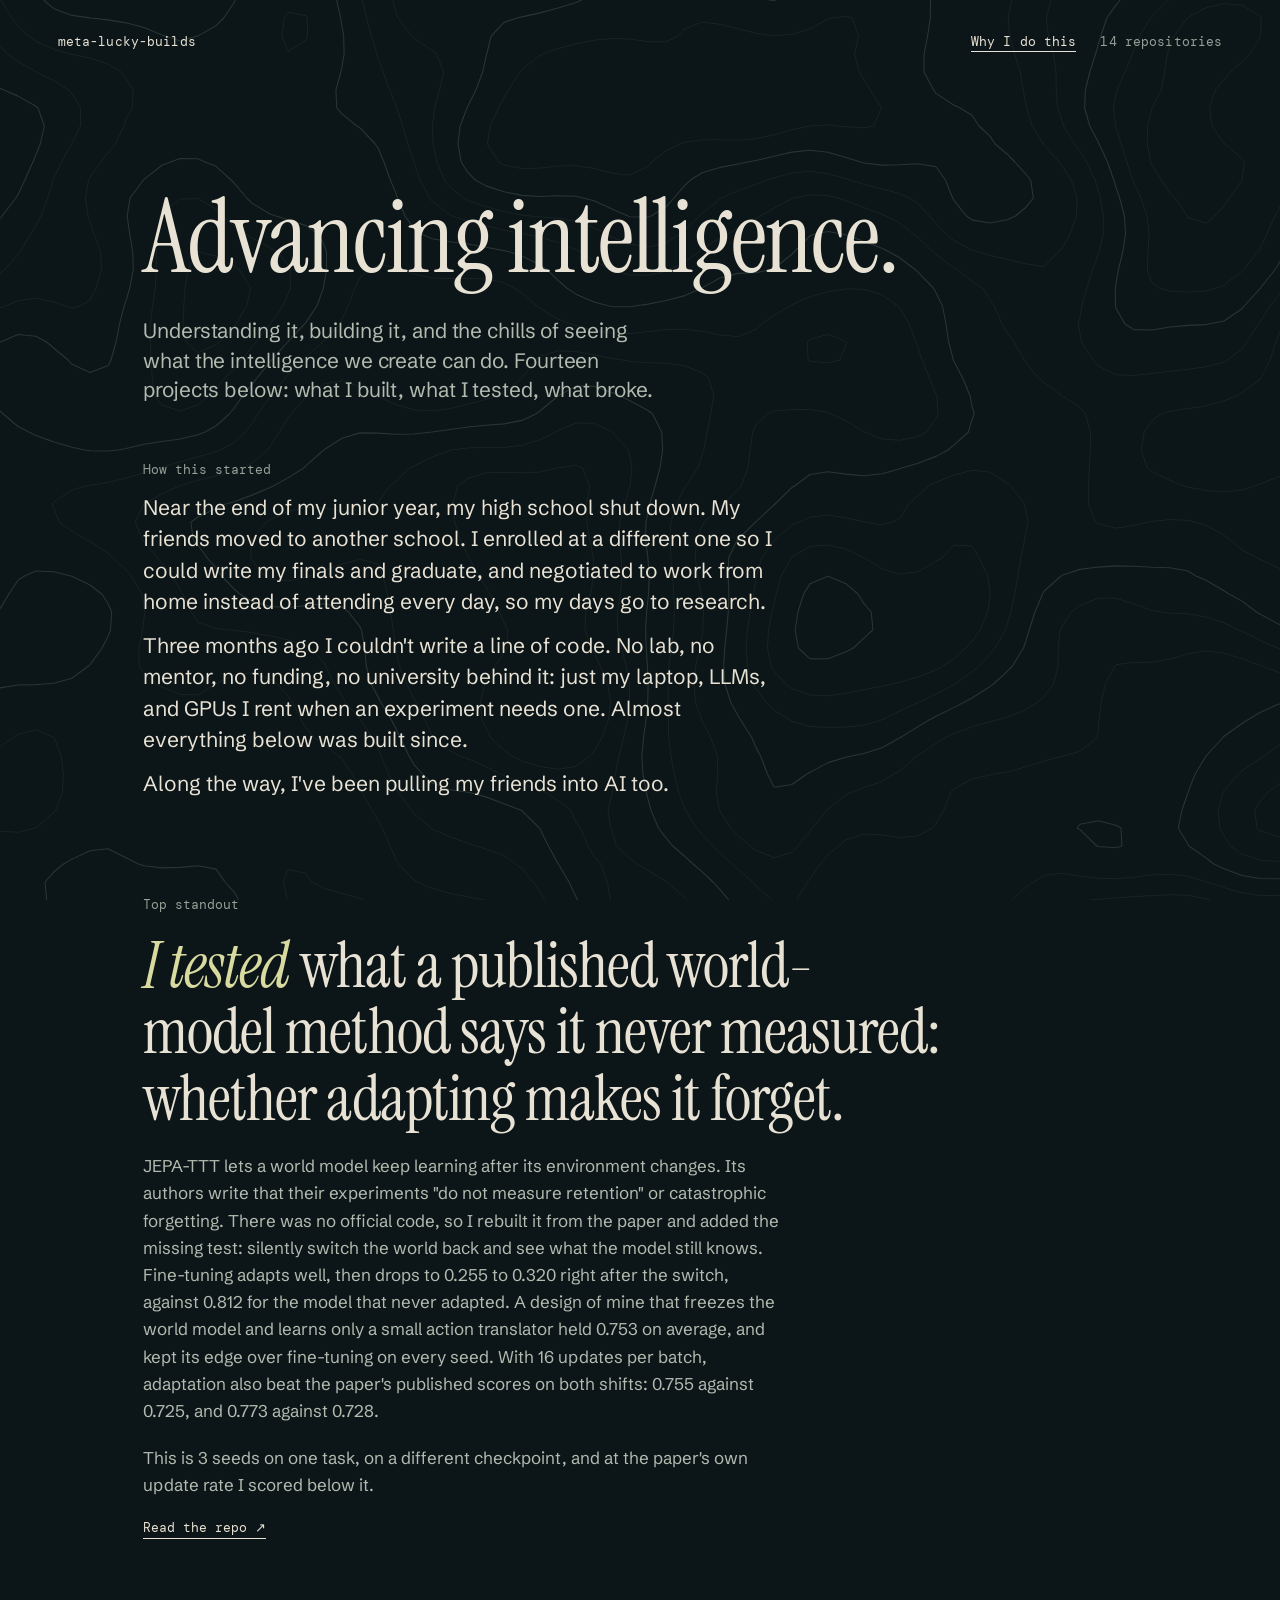
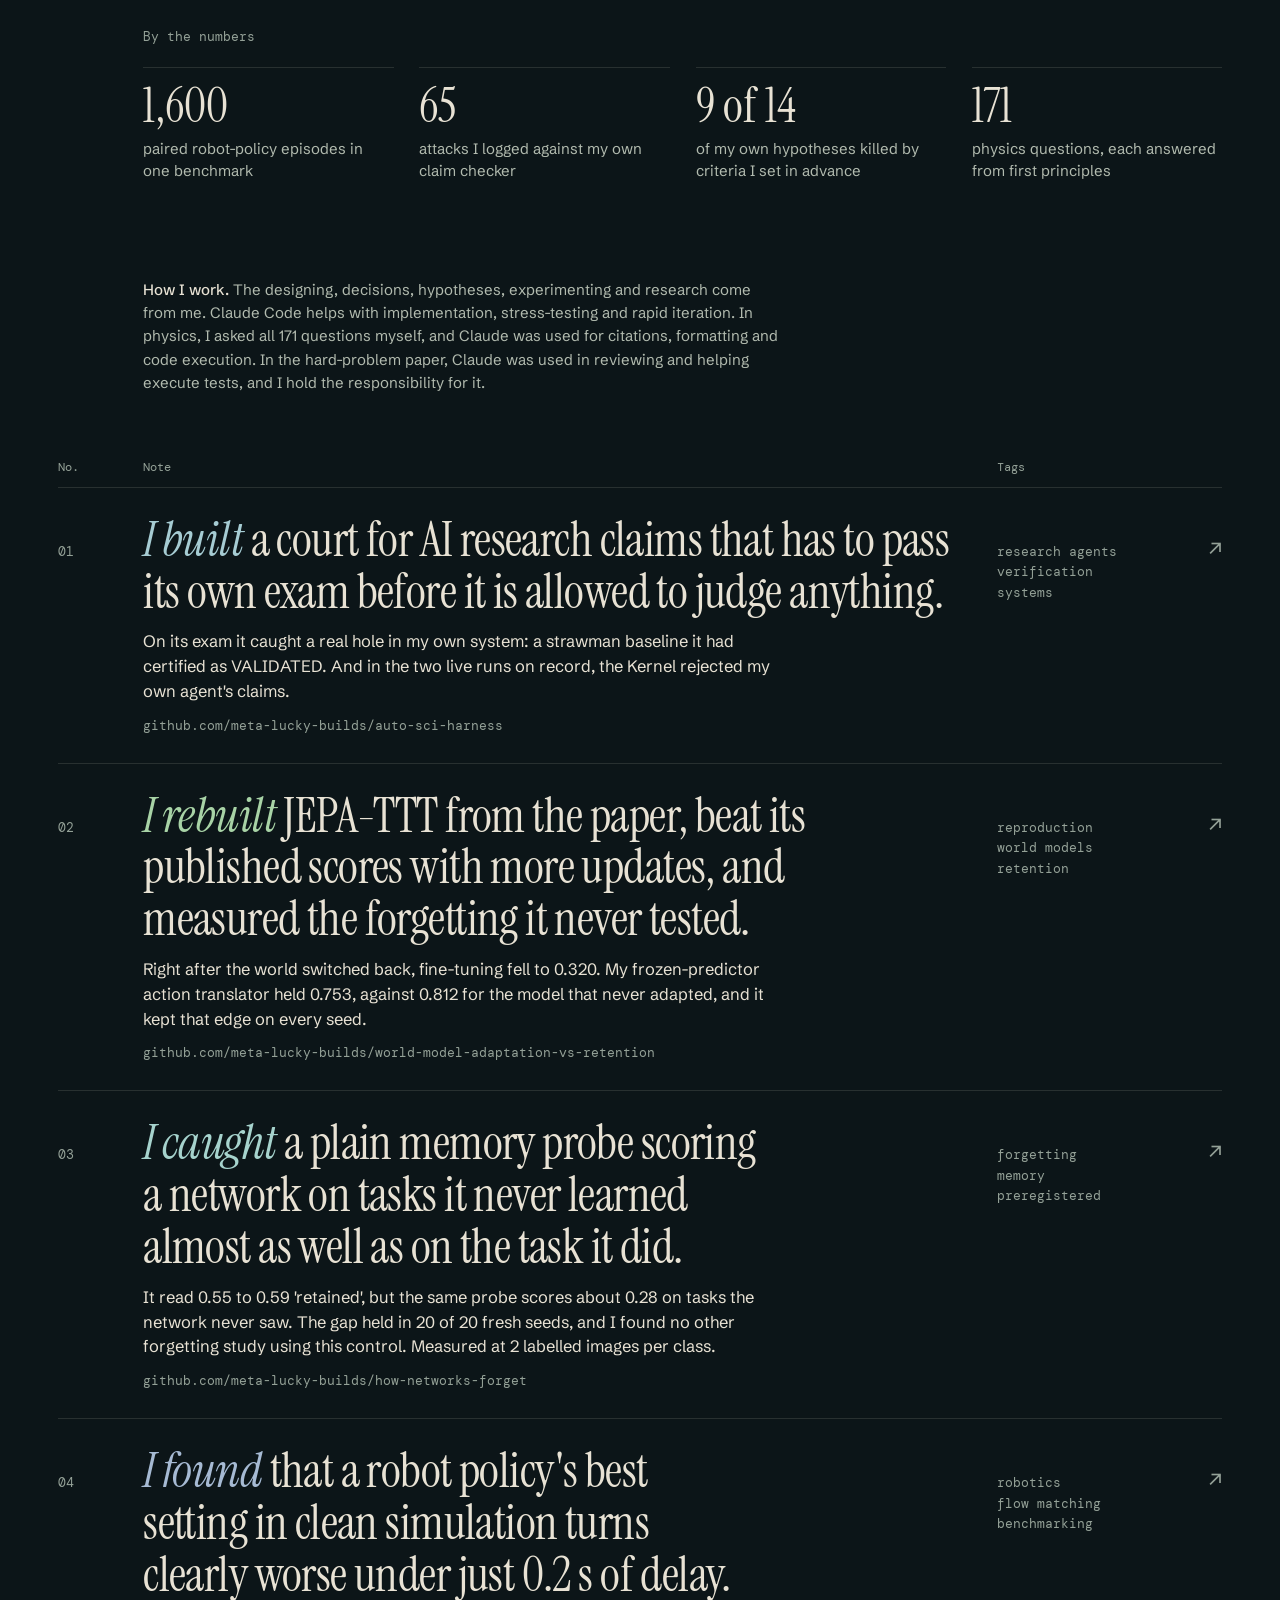
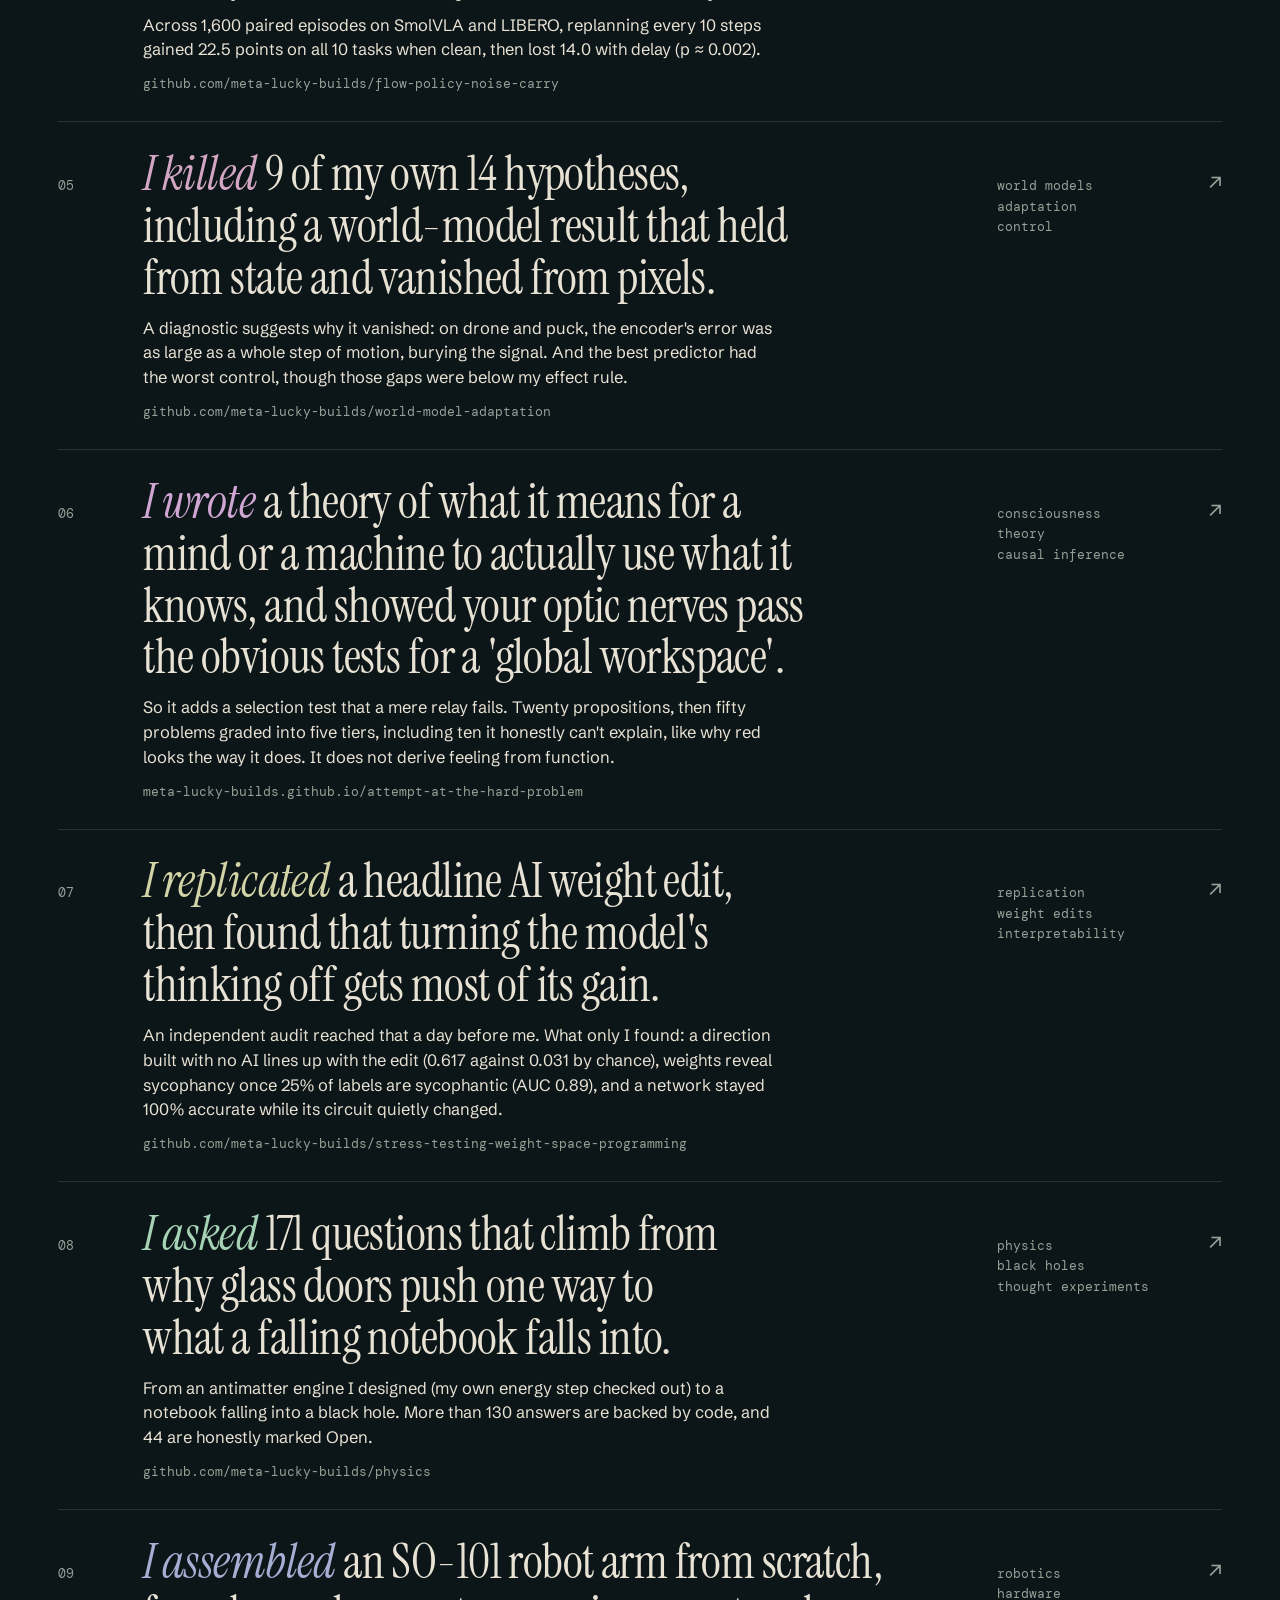
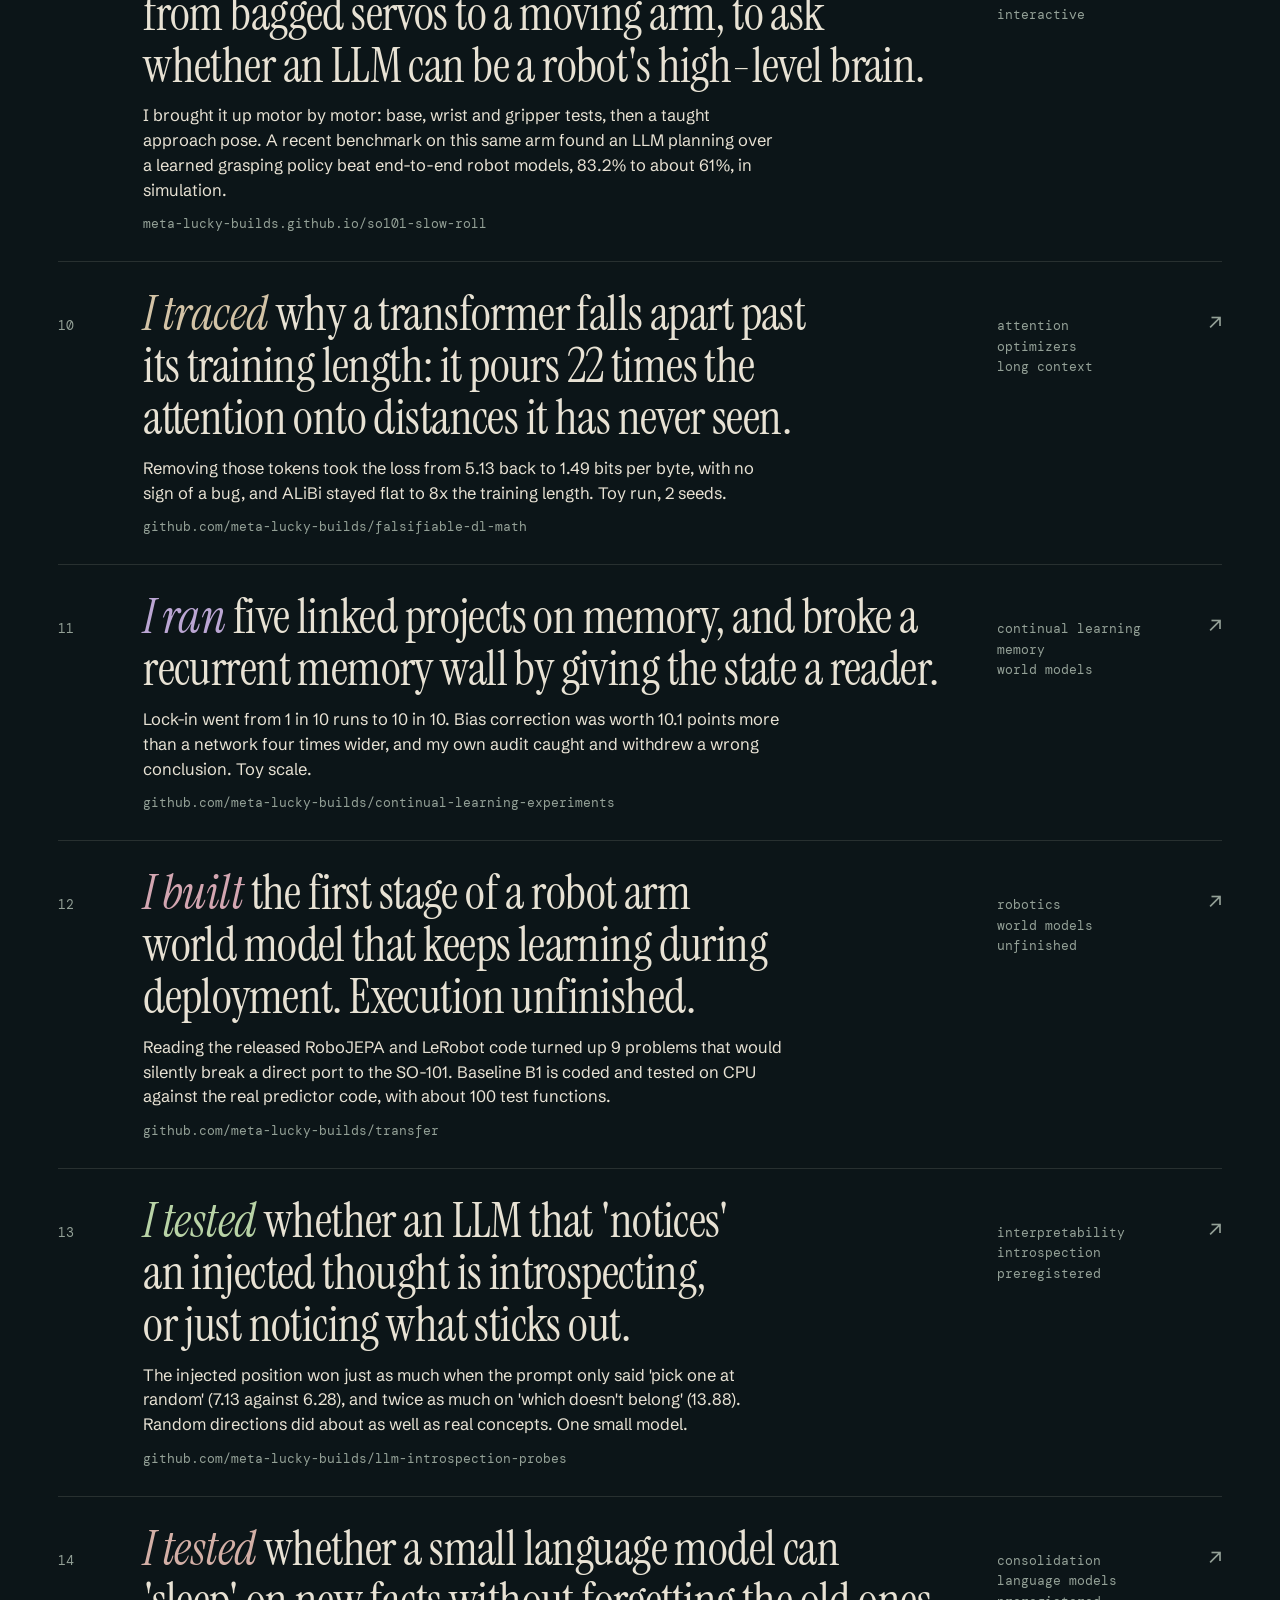
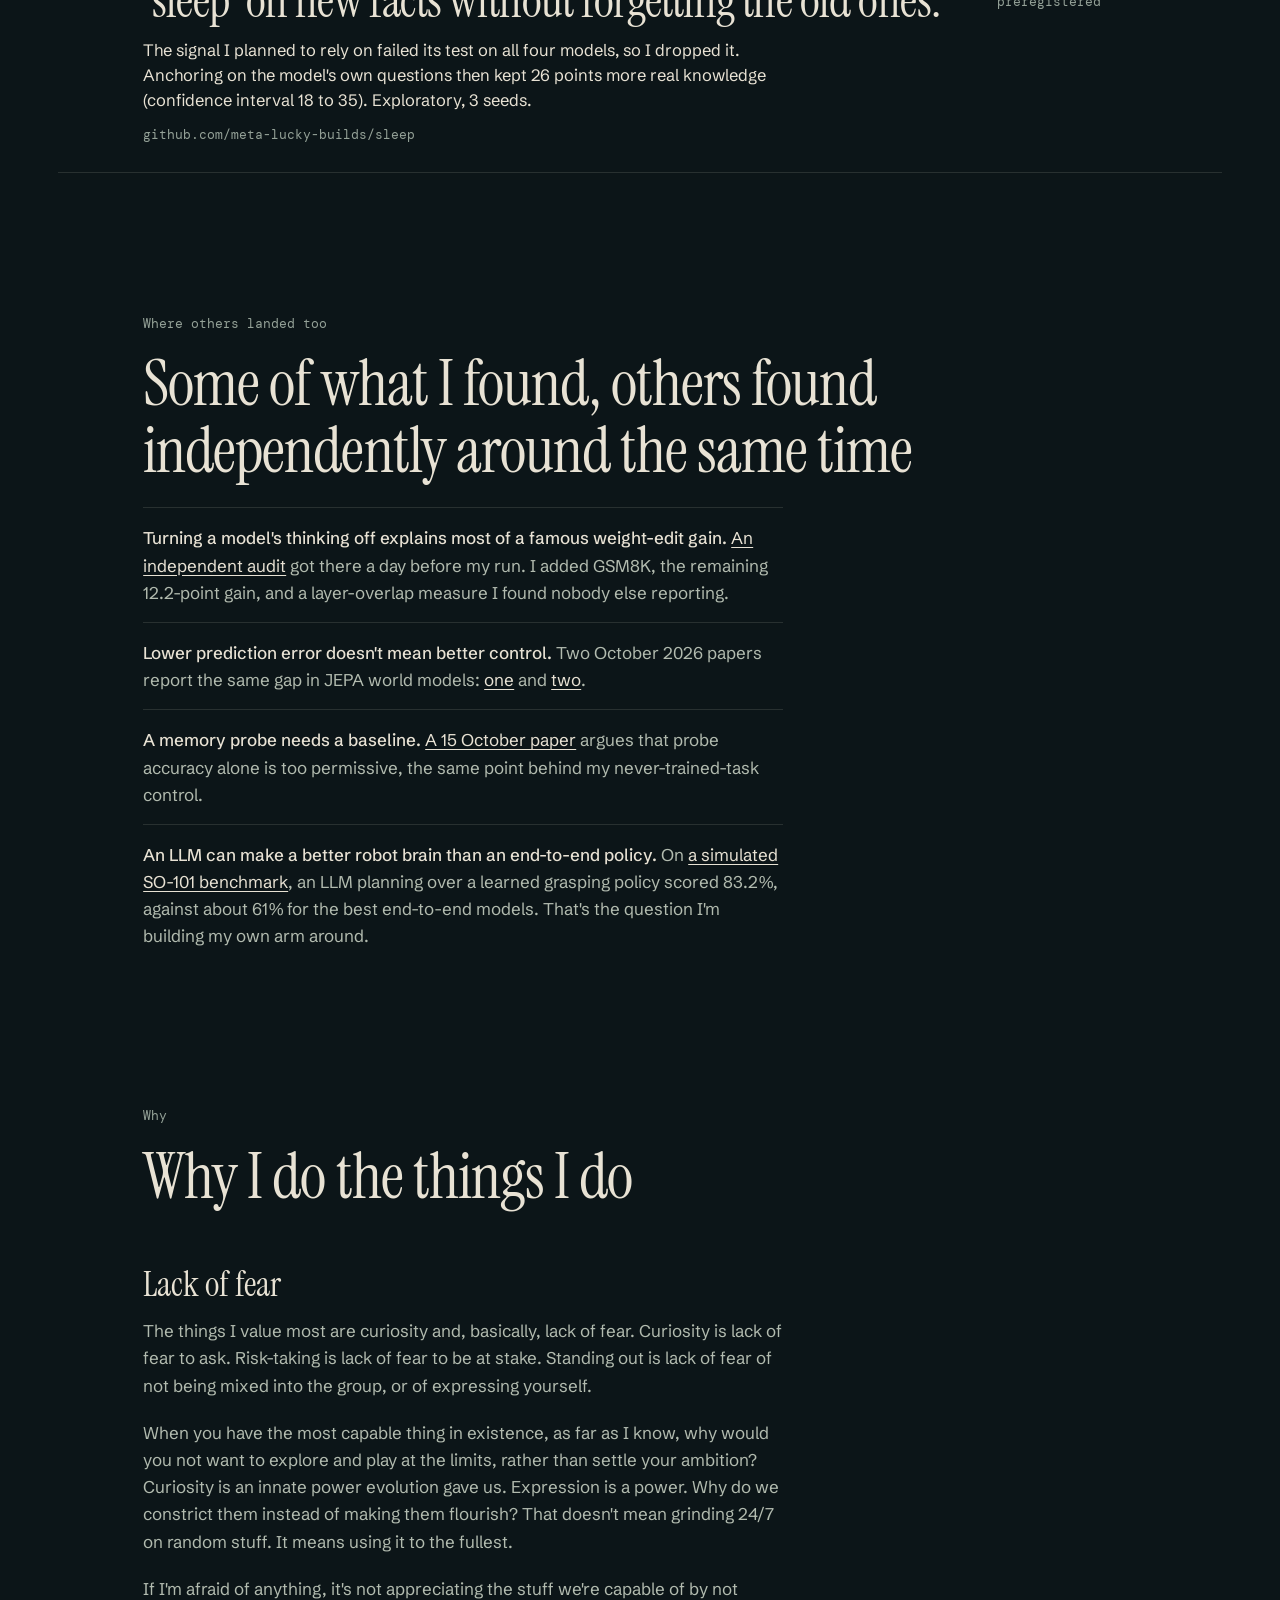
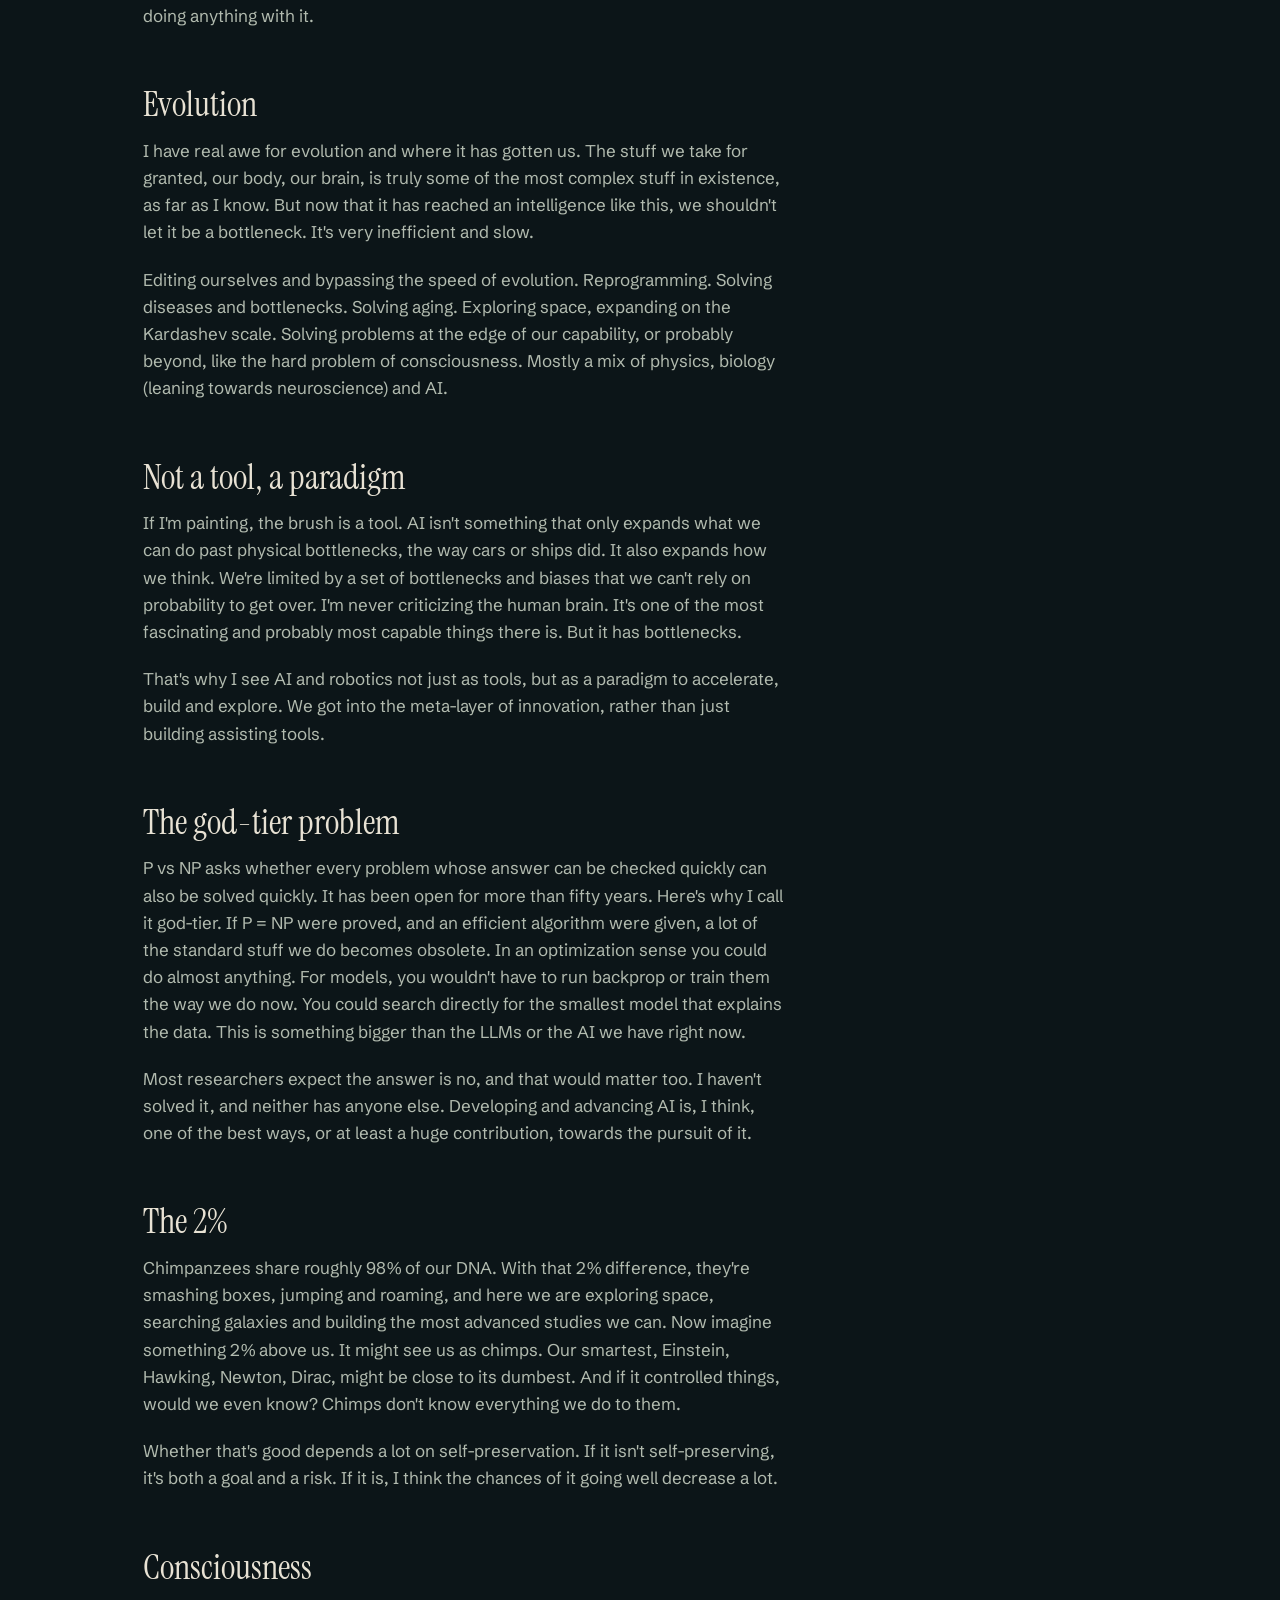
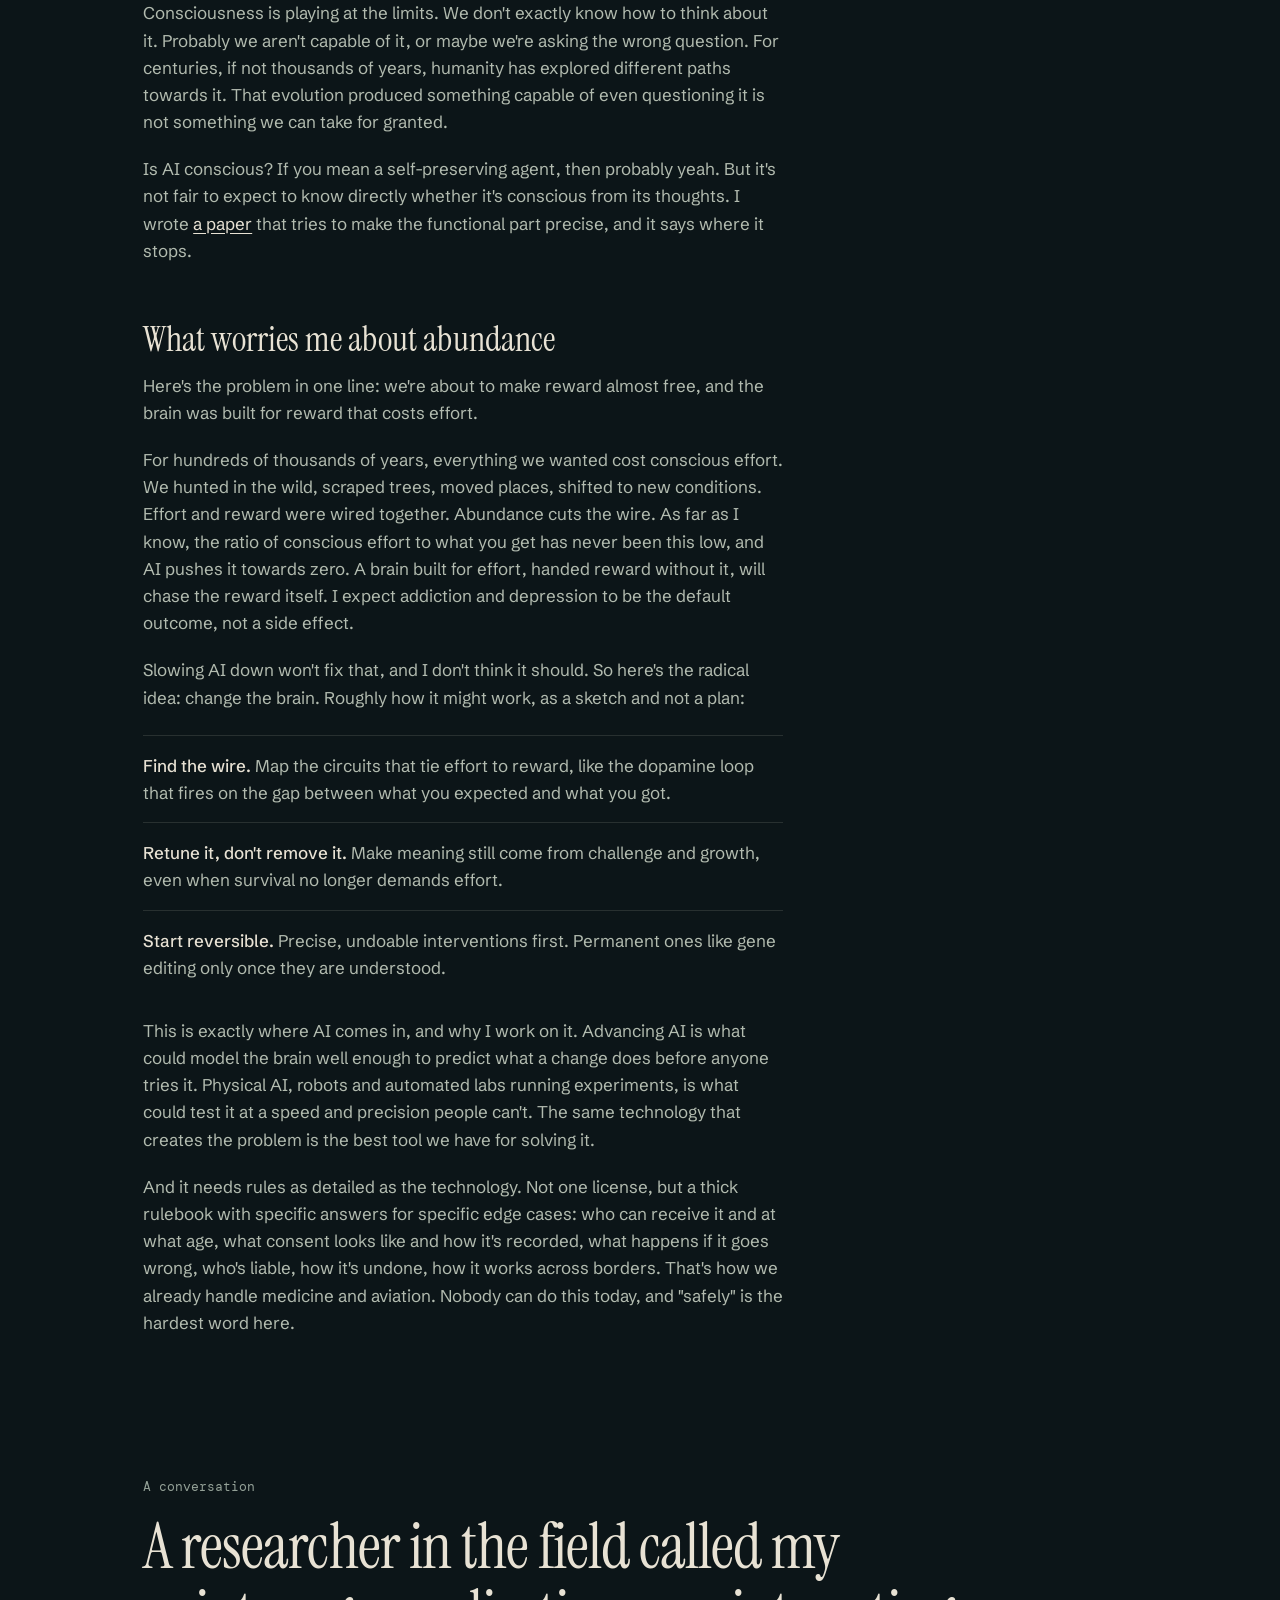
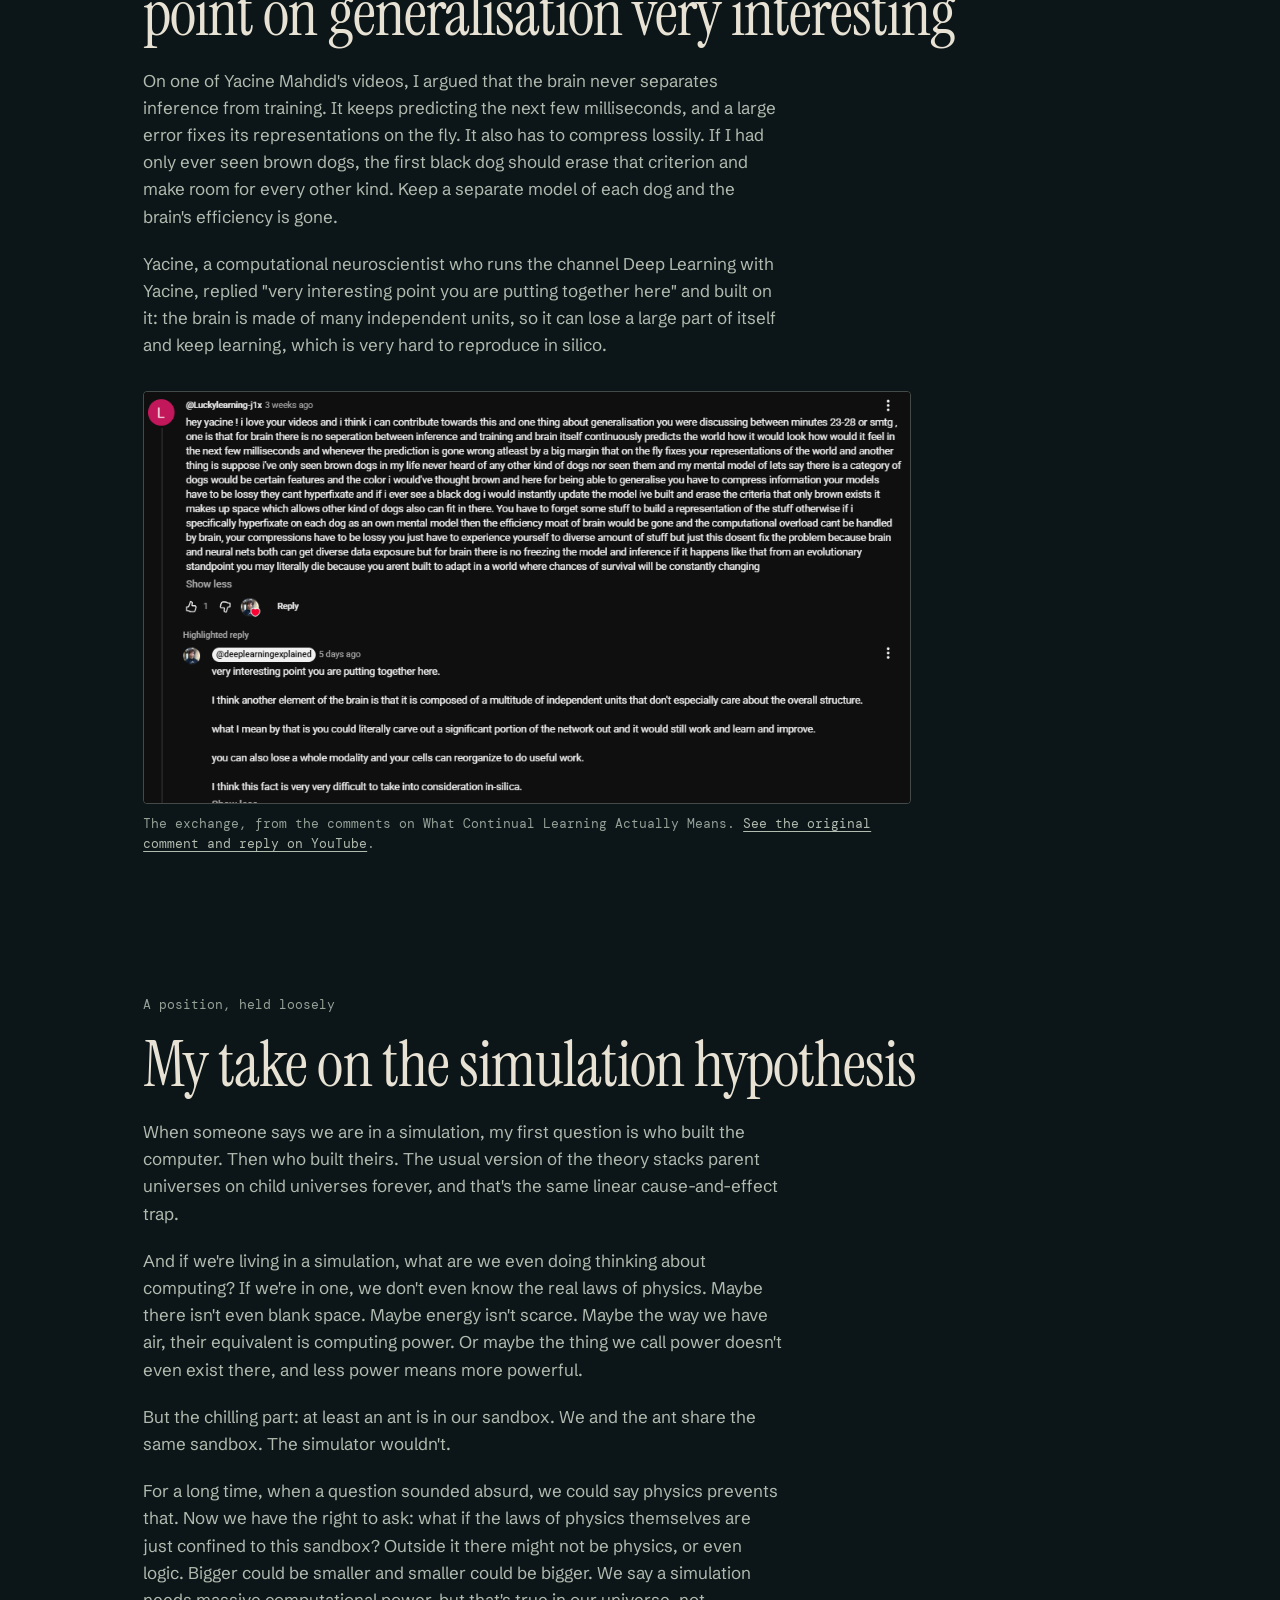
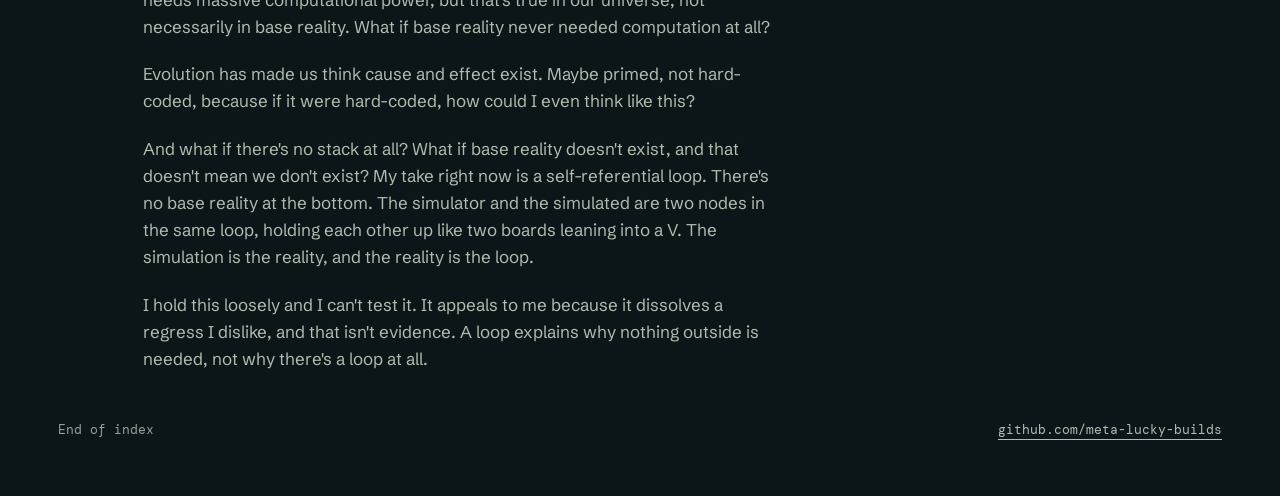
==== index.html @ d407ca55 "Sharpen project rows; add SO-101, headline, numbers and where others landed Co-Authored-By: Claude O" ====
<!doctype html>
<html lang="en">
<head>
  <meta charset="utf-8">
  <meta name="viewport" content="width=device-width, initial-scale=1">
  <title>meta-lucky-builds</title>
  <meta name="description" content="Fourteen research projects by meta-lucky-builds, each listed with what it actually showed or where it stands.">
  <meta name="theme-color" content="#0c1518">
  <meta name="color-scheme" content="dark">
  <link rel="icon" href="data:image/svg+xml,%3Csvg xmlns='http://www.w3.org/2000/svg' viewBox='0 0 32 32'%3E%3Crect width='32' height='32' rx='6' fill='%230c1518'/%3E%3Cg fill='none' stroke='%23e8e2d4' stroke-width='1.5'%3E%3Cellipse cx='16' cy='17' rx='11.5' ry='8.5' opacity='.45'/%3E%3Cellipse cx='16.5' cy='17.5' rx='7' ry='5' opacity='.7'/%3E%3Cellipse cx='17' cy='18' rx='2.5' ry='1.75'/%3E%3C/g%3E%3C/svg%3E">
  <link rel="preconnect" href="https://fonts.googleapis.com">
  <link rel="preconnect" href="https://fonts.gstatic.com" crossorigin>
  <link rel="stylesheet" href="https://fonts.googleapis.com/css2?family=DM+Mono&family=Instrument+Serif:ital@0;1&family=Schibsted+Grotesk:wght@400;500&display=swap">
  <link rel="stylesheet" href="styles.css">
  <script src="data.js" defer></script>
  <script src="field.js" defer></script>
  <script src="ui.js" defer></script>
</head>
<body>
  <canvas id="field" aria-hidden="true"></canvas>

  <div class="page">
    <header class="masthead">
      <div class="masthead__bar">
        <a class="masthead__name" href="https://github.com/meta-lucky-builds" target="_blank" rel="noopener">meta-lucky-builds</a>
        <span class="masthead__meta">
          <a class="masthead__why" href="#why">Why I do this</a>
          <span class="masthead__count"><span id="project-count"></span> repositories</span>
        </span>
      </div>
      <h1 class="masthead__title">Advancing intelligence.</h1>
      <p class="masthead__line">Understanding it, building it, and the chills of seeing what the intelligence we create can do. Fourteen projects below: what I built, what I tested, what broke.</p>
    </header>

    <main>
      <section class="origin" aria-labelledby="origin-title">
        <p class="section-label" id="origin-title">How this started</p>
        <div class="origin__body">
          <p>Near the end of my junior year, my high school shut down. My friends moved to another school. I enrolled at a different one so I could write my finals and graduate, and negotiated to work from home instead of attending every day, so my days go to research.</p>
          <p>Three months ago I couldn't write a line of code. No lab, no mentor, no funding, no university behind it: just my laptop, LLMs, and GPUs I rent when an experiment needs one. Almost everything below was built since.</p>
          <p>Along the way, I've been pulling my friends into AI too.</p>
        </div>
      </section>

      <section class="standout" aria-labelledby="standout-title">
        <p class="section-label" id="standout-title">Top standout</p>
        <div class="standout__body">
          <h2 class="standout__headline"><em>I tested</em> what a published world-model method says it never measured: whether adapting makes it forget.</h2>
          <p>JEPA-TTT lets a world model keep learning after its environment changes. Its authors write that their experiments "do not measure retention" or catastrophic forgetting. There was no official code, so I rebuilt it from the paper and added the missing test: silently switch the world back and see what the model still knows. Fine-tuning adapts well, then drops to 0.255 to 0.320 right after the switch, against 0.812 for the model that never adapted. A design of mine that freezes the world model and learns only a small action translator held 0.753 on average, and kept its edge over fine-tuning on every seed. With 16 updates per batch, adaptation also beat the paper's published scores on both shifts: 0.755 against 0.725, and 0.773 against 0.728.</p>
          <p>This is 3 seeds on one task, on a different checkpoint, and at the paper's own update rate I scored below it.</p>
          <a class="standout__link" href="https://github.com/meta-lucky-builds/world-model-adaptation-vs-retention" target="_blank" rel="noopener">Read the repo <span aria-hidden="true">↗</span></a>
        </div>
      </section>

      <section class="metrics" aria-labelledby="metrics-title">
        <p class="section-label" id="metrics-title">By the numbers</p>
        <dl class="metrics__grid">
          <div class="metrics__item"><dt>1,600</dt><dd>paired robot-policy episodes in one benchmark</dd></div>
          <div class="metrics__item"><dt>65</dt><dd>attacks I logged against my own claim checker</dd></div>
          <div class="metrics__item"><dt>9 of 14</dt><dd>of my own hypotheses killed by criteria I set in advance</dd></div>
          <div class="metrics__item"><dt>171</dt><dd>physics questions, each answered from first principles</dd></div>
        </dl>
      </section>

      <p class="build-note"><strong>How I work.</strong> The designing, decisions, hypotheses, experimenting and research come from me. Claude Code helps with implementation, stress-testing and rapid iteration. In physics, I asked all 171 questions myself, and Claude was used for citations, formatting and code execution. In the hard-problem paper, Claude was used in reviewing and helping execute tests, and I hold the responsibility for it.</p>

      <noscript>
        <p class="noscript">This index is drawn with JavaScript. Every repository is on <a href="https://github.com/meta-lucky-builds">github.com/meta-lucky-builds</a>.</p>
      </noscript>
      <div class="index-head" aria-hidden="true">
        <span>No.</span>
        <span>Note</span>
        <span>Tags</span>
      </div>
      <ol id="projects" role="list" aria-label="Projects"></ol>

      <section class="why landed" id="landed" aria-labelledby="landed-title">
        <p class="section-label">Where others landed too</p>
        <div class="why__body">
          <h2 class="why__title" id="landed-title">Some of what I found, others found independently around the same time</h2>
          <ul class="landed__list">
            <li><strong>Turning a model's thinking off explains most of a famous weight-edit gain.</strong> <a href="https://carlostoledo.co/reports/weight-space-programming.html" target="_blank" rel="noopener">An independent audit</a> got there a day before my run. I added GSM8K, the remaining 12.2-point gain, and a layer-overlap measure I found nobody else reporting.</li>
            <li><strong>Lower prediction error doesn't mean better control.</strong> Two October 2026 papers report the same gap in JEPA world models: <a href="https://arxiv.org/abs/2610.19375" target="_blank" rel="noopener">one</a> and <a href="https://arxiv.org/abs/2610.35636" target="_blank" rel="noopener">two</a>.</li>
            <li><strong>A memory probe needs a baseline.</strong> <a href="https://arxiv.org/abs/2610.22655" target="_blank" rel="noopener">A 15 October paper</a> argues that probe accuracy alone is too permissive, the same point behind my never-trained-task control.</li>
            <li><strong>An LLM can make a better robot brain than an end-to-end policy.</strong> On <a href="https://arxiv.org/abs/2610.36420" target="_blank" rel="noopener">a simulated SO-101 benchmark</a>, an LLM planning over a learned grasping policy scored 83.2%, against about 61% for the best end-to-end models. That's the question I'm building my own arm around.</li>
          </ul>
        </div>
      </section>

      <section class="why" id="why" aria-labelledby="why-title">
        <p class="section-label">Why</p>
        <div class="why__body">
          <h2 class="why__title" id="why-title">Why I do the things I do</h2>

          <h3>Lack of fear</h3>
          <p>The things I value most are curiosity and, basically, lack of fear. Curiosity is lack of fear to ask. Risk-taking is lack of fear to be at stake. Standing out is lack of fear of not being mixed into the group, or of expressing yourself.</p>
          <p>When you have the most capable thing in existence, as far as I know, why would you not want to explore and play at the limits, rather than settle your ambition? Curiosity is an innate power evolution gave us. Expression is a power. Why do we constrict them instead of making them flourish? That doesn't mean grinding 24/7 on random stuff. It means using it to the fullest.</p>
          <p>If I'm afraid of anything, it's not appreciating the stuff we're capable of by not doing anything with it.</p>

          <h3>Evolution</h3>
          <p>I have real awe for evolution and where it has gotten us. The stuff we take for granted, our body, our brain, is truly some of the most complex stuff in existence, as far as I know. But now that it has reached an intelligence like this, we shouldn't let it be a bottleneck. It's very inefficient and slow.</p>
          <p>Editing ourselves and bypassing the speed of evolution. Reprogramming. Solving diseases and bottlenecks. Solving aging. Exploring space, expanding on the Kardashev scale. Solving problems at the edge of our capability, or probably beyond, like the hard problem of consciousness. Mostly a mix of physics, biology (leaning towards neuroscience) and AI.</p>

          <h3>Not a tool, a paradigm</h3>
          <p>If I'm painting, the brush is a tool. AI isn't something that only expands what we can do past physical bottlenecks, the way cars or ships did. It also expands how we think. We're limited by a set of bottlenecks and biases that we can't rely on probability to get over. I'm never criticizing the human brain. It's one of the most fascinating and probably most capable things there is. But it has bottlenecks.</p>
          <p>That's why I see AI and robotics not just as tools, but as a paradigm to accelerate, build and explore. We got into the meta-layer of innovation, rather than just building assisting tools.</p>

          <h3>The god-tier problem</h3>
          <p>P vs NP asks whether every problem whose answer can be checked quickly can also be solved quickly. It has been open for more than fifty years. Here's why I call it god-tier. If P = NP were proved, and an efficient algorithm were given, a lot of the standard stuff we do becomes obsolete. In an optimization sense you could do almost anything. For models, you wouldn't have to run backprop or train them the way we do now. You could search directly for the smallest model that explains the data. This is something bigger than the LLMs or the AI we have right now.</p>
          <p>Most researchers expect the answer is no, and that would matter too. I haven't solved it, and neither has anyone else. Developing and advancing AI is, I think, one of the best ways, or at least a huge contribution, towards the pursuit of it.</p>

          <h3>The 2%</h3>
          <p>Chimpanzees share roughly 98% of our DNA. With that 2% difference, they're smashing boxes, jumping and roaming, and here we are exploring space, searching galaxies and building the most advanced studies we can. Now imagine something 2% above us. It might see us as chimps. Our smartest, Einstein, Hawking, Newton, Dirac, might be close to its dumbest. And if it controlled things, would we even know? Chimps don't know everything we do to them.</p>
          <p>Whether that's good depends a lot on self-preservation. If it isn't self-preserving, it's both a goal and a risk. If it is, I think the chances of it going well decrease a lot.</p>

          <h3>Consciousness</h3>
          <p>Consciousness is playing at the limits. We don't exactly know how to think about it. Probably we aren't capable of it, or maybe we're asking the wrong question. For centuries, if not thousands of years, humanity has explored different paths towards it. That evolution produced something capable of even questioning it is not something we can take for granted.</p>
          <p>Is AI conscious? If you mean a self-preserving agent, then probably yeah. But it's not fair to expect to know directly whether it's conscious from its thoughts. I wrote <a href="https://meta-lucky-builds.github.io/attempt-at-the-hard-problem/" target="_blank" rel="noopener">a paper</a> that tries to make the functional part precise, and it says where it stops.</p>

          <h3>What worries me about abundance</h3>
          <p>Here's the problem in one line: we're about to make reward almost free, and the brain was built for reward that costs effort.</p>
          <p>For hundreds of thousands of years, everything we wanted cost conscious effort. We hunted in the wild, scraped trees, moved places, shifted to new conditions. Effort and reward were wired together. Abundance cuts the wire. As far as I know, the ratio of conscious effort to what you get has never been this low, and AI pushes it towards zero. A brain built for effort, handed reward without it, will chase the reward itself. I expect addiction and depression to be the default outcome, not a side effect.</p>
          <p>Slowing AI down won't fix that, and I don't think it should. So here's the radical idea: change the brain. Roughly how it might work, as a sketch and not a plan:</p>
          <ul class="landed__list">
            <li><strong>Find the wire.</strong> Map the circuits that tie effort to reward, like the dopamine loop that fires on the gap between what you expected and what you got.</li>
            <li><strong>Retune it, don't remove it.</strong> Make meaning still come from challenge and growth, even when survival no longer demands effort.</li>
            <li><strong>Start reversible.</strong> Precise, undoable interventions first. Permanent ones like gene editing only once they are understood.</li>
          </ul>
          <p>This is exactly where AI comes in, and why I work on it. Advancing AI is what could model the brain well enough to predict what a change does before anyone tries it. Physical AI, robots and automated labs running experiments, is what could test it at a speed and precision people can't. The same technology that creates the problem is the best tool we have for solving it.</p>
          <p>And it needs rules as detailed as the technology. Not one license, but a thick rulebook with specific answers for specific edge cases: who can receive it and at what age, what consent looks like and how it's recorded, what happens if it goes wrong, who's liable, how it's undone, how it works across borders. That's how we already handle medicine and aviation. Nobody can do this today, and "safely" is the hardest word here.</p>
        </div>
      </section>

      <section class="why" id="generalisation" aria-labelledby="generalisation-title">
        <p class="section-label">A conversation</p>
        <div class="why__body">
          <h2 class="why__title" id="generalisation-title">A researcher in the field called my point on generalisation very interesting</h2>

          <p>On one of Yacine Mahdid's videos, I argued that the brain never separates inference from training. It keeps predicting the next few milliseconds, and a large error fixes its representations on the fly. It also has to compress lossily. If I had only ever seen brown dogs, the first black dog should erase that criterion and make room for every other kind. Keep a separate model of each dog and the brain's efficiency is gone.</p>
          <p>Yacine, a computational neuroscientist who runs the channel Deep Learning with Yacine, replied "very interesting point you are putting together here" and built on it: the brain is made of many independent units, so it can lose a large part of itself and keep learning, which is very hard to reproduce in silico.</p>

          <figure class="exchange">
            <img src="images/yacine-reply.png" width="955" height="513" loading="lazy" alt="YouTube comment by Luckylearning arguing that the brain has no separation between inference and training and must compress lossily, with a highlighted reply from deeplearningexplained beginning: very interesting point you are putting together here.">
            <figcaption>The exchange, from the comments on What Continual Learning Actually Means. <a href="https://www.youtube.com/watch?v=loXZk5uYWLE&amp;lc=UgxizNQGIPWgTTSXVyp4AaABAg.AbtLoNZMLV3AcaoKbyh46f" target="_blank" rel="noopener">See the original comment and reply on YouTube</a>.</figcaption>
          </figure>
        </div>
      </section>

      <section class="why" id="simulation" aria-labelledby="simulation-title">
        <p class="section-label">A position, held loosely</p>
        <div class="why__body">
          <h2 class="why__title" id="simulation-title">My take on the simulation hypothesis</h2>

          <p>When someone says we are in a simulation, my first question is who built the computer. Then who built theirs. The usual version of the theory stacks parent universes on child universes forever, and that's the same linear cause-and-effect trap.</p>
          <p>And if we're living in a simulation, what are we even doing thinking about computing? If we're in one, we don't even know the real laws of physics. Maybe there isn't even blank space. Maybe energy isn't scarce. Maybe the way we have air, their equivalent is computing power. Or maybe the thing we call power doesn't even exist there, and less power means more powerful.</p>
          <p>But the chilling part: at least an ant is in our sandbox. We and the ant share the same sandbox. The simulator wouldn't.</p>
          <p>For a long time, when a question sounded absurd, we could say physics prevents that. Now we have the right to ask: what if the laws of physics themselves are just confined to this sandbox? Outside it there might not be physics, or even logic. Bigger could be smaller and smaller could be bigger. We say a simulation needs massive computational power, but that's true in our universe, not necessarily in base reality. What if base reality never needed computation at all?</p>
          <p>Evolution has made us think cause and effect exist. Maybe primed, not hard-coded, because if it were hard-coded, how could I even think like this?</p>
          <p>And what if there's no stack at all? What if base reality doesn't exist, and that doesn't mean we don't exist? My take right now is a self-referential loop. There's no base reality at the bottom. The simulator and the simulated are two nodes in the same loop, holding each other up like two boards leaning into a V. The simulation is the reality, and the reality is the loop.</p>
          <p>I hold this loosely and I can't test it. It appeals to me because it dissolves a regress I dislike, and that isn't evidence. A loop explains why nothing outside is needed, not why there's a loop at all.</p>
        </div>
      </section>
    </main>

    <footer class="colophon">
      <span>End of index</span>
      <a class="colophon__link" href="https://github.com/meta-lucky-builds" target="_blank" rel="noopener">github.com/meta-lucky-builds</a>
    </footer>
  </div>

  <div id="cursor-tag" aria-hidden="true">Open</div>
</body>
</html>
---- styles.css ----
/* A loss landscape at night: an editorial index of field notes. */

:root {
  /* Canvas */
  --ink: #0c1518;
  --ink-raised: #101c20;
  --wash: #16282c;

  /* Text. Dimming changes colour, not opacity, so every step stays above 4.5:1. */
  --bone: #e8e2d4;
  --bone-dim: #a9aaa0;
  --sage: #b2bbaf;
  --muted: #94a197;
  --muted-dim: #85928a;

  /* Rules */
  --rule: rgba(232, 226, 212, 0.13);
  --rule-strong: rgba(232, 226, 212, 0.26);

  /* Type */
  --serif: "Instrument Serif", "Iowan Old Style", "Palatino Linotype", Georgia, serif;
  --sans: "Schibsted Grotesk", "Helvetica Neue", "Segoe UI", Arial, sans-serif;
  --mono: "DM Mono", ui-monospace, "SF Mono", Consolas, monospace;

  /* Motion: one easing everywhere */
  --ease: cubic-bezier(0.2, 0.7, 0.2, 1);
  --t-quick: 280ms;
  --t-slow: 620ms;

  /* Layout: masthead labels and rows share one grid */
  --gutter: clamp(16px, 4.5vw, 64px);
  --cols: 3.75rem minmax(0, 1fr) 10.5rem 2rem;
  --col-gap: clamp(1rem, 2vw, 2rem);
}

*,
*::before,
*::after {
  box-sizing: border-box;
}

html {
  background-color: var(--ink);
  color-scheme: dark;
  -webkit-text-size-adjust: 100%;
  text-size-adjust: 100%;
}

body {
  margin: 0;
  min-height: 100vh;
  min-height: 100svh;
  background-color: var(--ink);
  color: var(--bone);
  font-family: var(--sans);
  font-size: 1rem;
  line-height: 1.55;
  font-synthesis: none;
  -webkit-font-smoothing: antialiased;
  -moz-osx-font-smoothing: grayscale;
}

/* Tonal depth, behind the contours. */
body::before {
  content: "";
  position: fixed;
  inset: 0;
  z-index: -1;
  pointer-events: none;
  background:
    radial-gradient(120% 80% at 78% -10%, var(--wash) 0%, transparent 62%),
    radial-gradient(90% 70% at 8% 108%, var(--ink-raised) 0%, transparent 70%);
}

::selection {
  background: var(--bone);
  color: var(--ink);
}

a {
  color: inherit;
  text-decoration: none;
}

:focus-visible {
  outline: 2px solid var(--bone);
  outline-offset: 4px;
  border-radius: 2px;
}

#field {
  position: fixed;
  inset: 0;
  z-index: 0;
  width: 100%;
  height: 100%;
  display: block;
  pointer-events: none;
}

.page {
  position: relative;
  z-index: 1;
  max-width: 88rem;
  margin-inline: auto;
  padding-inline: var(--gutter);
  overflow-x: clip;
}

/* ---------- Masthead ---------- */

.masthead {
  padding-top: clamp(1.25rem, 3vw, 2rem);
  padding-bottom: clamp(3.5rem, 10vw, 7.5rem);
  animation: rise 1000ms var(--ease) backwards;
}

.masthead__bar {
  display: flex;
  flex-wrap: wrap;
  justify-content: space-between;
  gap: 0.25rem 1.5rem;
  font-family: var(--mono);
  font-size: 0.8125rem;
  letter-spacing: 0.01em;
  color: var(--muted);
}

.masthead__name {
  color: var(--bone);
  background: linear-gradient(currentColor, currentColor) 0 100% / 0 1px no-repeat;
  transition: background-size var(--t-slow) var(--ease);
}

.masthead__name:hover {
  background-size: 100% 1px;
}

.masthead__line {
  margin: clamp(3.5rem, 11vw, 8.5rem) 0 0;
  padding-left: calc(3.75rem + var(--col-gap));
  max-width: 44rem;
  box-sizing: content-box;
  font-family: var(--sans);
  font-size: clamp(1.0625rem, 0.98rem + 0.4vw, 1.3125rem);
  font-weight: 400;
  line-height: 1.4;
  letter-spacing: -0.005em;
  color: var(--sage);
  text-wrap: balance;
}

.noscript {
  padding-block: 1.5rem;
  max-width: 36rem;
  color: var(--sage);
}

.noscript a {
  color: var(--bone);
  text-decoration: underline;
  text-underline-offset: 0.2em;
}

/* ---------- Index ---------- */

.index-head {
  display: grid;
  grid-template-columns: var(--cols);
  column-gap: var(--col-gap);
  padding-bottom: 0.625rem;
  font-family: var(--mono);
  font-size: 0.75rem;
  color: var(--muted);
  animation: rise 1000ms 80ms var(--ease) backwards;
}

#projects {
  list-style: none;
  margin: 0;
  padding: 0;
  border-bottom: 1px solid var(--rule);
}

/* Holds the footer down until ui.js has rendered the rows. */
@media (scripting: enabled) {
  #projects:empty {
    min-height: 100vh;
  }
}

.project {
  position: relative;
}

/* Resting hairline, tints when the row is active. */
.project::before {
  content: "";
  position: absolute;
  inset: 0 0 auto;
  height: 1px;
  background: var(--rule);
  transform-origin: left center;
  transition: background-color var(--t-slow) var(--ease);
}

.project.is-active::before {
  background: hsl(var(--hue) 34% 62% / 0.42);
}

.project__link {
  position: relative;
  isolation: isolate;
  display: grid;
  grid-template-columns: var(--cols);
  column-gap: var(--col-gap);
  align-items: baseline;
  padding-block: clamp(1.25rem, 2.1vw, 1.875rem);
  color: inherit;
  -webkit-tap-highlight-color: transparent;
  touch-action: manipulation;
}

/* Soft spotlight that follows the pointer inside the row. */
.project__link::before {
  content: "";
  position: absolute;
  inset: 0;
  z-index: -1;
  pointer-events: none;
  background: radial-gradient(
    30rem 22rem at var(--mx, 30%) var(--my, 50%),
    hsl(var(--hue) 46% 58% / 0.085),
    transparent 72%
  );
  opacity: 0;
  transition: opacity var(--t-slow) var(--ease);
}

/* The part of the hairline nearest the pointer lights up. */
.project__link::after {
  content: "";
  position: absolute;
  inset: 0 0 auto;
  height: 1px;
  pointer-events: none;
  background: linear-gradient(
    90deg,
    transparent calc(var(--mx, 30%) - 22rem),
    hsl(var(--hue) 62% 74%) var(--mx, 30%),
    transparent calc(var(--mx, 30%) + 22rem)
  );
  opacity: 0;
  transition: opacity var(--t-slow) var(--ease);
}

.project.is-active .project__link::before,
.project.is-active .project__link::after {
  opacity: 1;
}

.project__link:focus-visible {
  outline: 2px solid hsl(var(--hue) 62% 76%);
  outline-offset: -2px;
  border-radius: 2px;
}

.project__num,
.project__tags,
.project__url {
  font-family: var(--mono);
  font-size: 0.8125rem;
  font-feature-settings: "tnum" 1;
  color: var(--muted);
  transition: color var(--t-quick) var(--ease);
}

.project.is-active .project__num {
  color: hsl(var(--hue) 58% 76%);
}

.project__body {
  display: block;
  min-width: 0;
}

.project__headline {
  display: block;
  max-width: 25em;
  font-family: var(--serif);
  font-size: clamp(1.8125rem, 1.15rem + 2.35vw, 3.25rem);
  font-weight: 400;
  line-height: 1.07;
  letter-spacing: -0.012em;
  color: var(--bone);
  text-wrap: balance;
  transition:
    color var(--t-quick) var(--ease),
    transform var(--t-slow) var(--ease);
}

.project__lead {
  font-style: italic;
  font-weight: 400;
  color: hsl(var(--hue) 34% 74%);
  transition: color var(--t-quick) var(--ease);
}

.project.is-active .project__headline {
  transform: translateX(6px);
}

.project.is-active .project__lead {
  color: hsl(var(--hue) 66% 77%);
}

/* Reveal: 0fr to 1fr, the fluid part. */
.project__reveal {
  display: grid;
  grid-template-rows: 0fr;
  transition: grid-template-rows var(--t-slow) var(--ease);
}

.project__reveal-inner {
  display: block;
  min-height: 0;
  overflow: hidden;
  opacity: 0;
  transition: opacity var(--t-slow) var(--ease);
}

.project.is-active .project__reveal {
  grid-template-rows: 1fr;
}

.project.is-active .project__reveal-inner {
  opacity: 1;
}

.project__detail,
.project__outcome {
  display: block;
  max-width: 40rem;
  font-size: 1.0313rem;
  line-height: 1.5;
}

.project__detail {
  padding-top: 1rem;
  color: var(--sage);
}

.project__outcome {
  padding-top: 0.625rem;
  color: var(--bone);
}

.project__outcome-label {
  margin-right: 0.5em;
  font-family: var(--mono);
  font-size: 0.8125rem;
  color: hsl(var(--hue) 52% 76%);
}

.project__url {
  display: block;
  margin-top: 0.75rem;
  overflow-wrap: anywhere;
}

.project.is-active .project__url {
  color: var(--sage);
}

.project__tags {
  display: flex;
  flex-direction: column;
  gap: 0.0625rem;
  min-width: 0;
  line-height: 1.5;
}

.project__tag {
  display: block;
}

.project.is-active .project__tags {
  color: var(--sage);
}

.project__arrow {
  justify-self: end;
  display: inline-block;
  font-family: var(--sans), "Segoe UI Symbol", system-ui, sans-serif;
  font-size: 1.375rem;
  line-height: 1;
  font-variant-emoji: text;
  color: var(--muted);
  transition:
    color var(--t-quick) var(--ease),
    transform var(--t-slow) var(--ease);
}

.project.is-active .project__arrow {
  color: hsl(var(--hue) 66% 77%);
  transform: translate(4px, -4px);
}

/* Non-active rows recede. Only where hover exists, so a tap never leaves rows stuck dim. */
@media (hover: hover) {
  #projects.has-active .project:not(.is-active) .project__headline {
    color: var(--bone-dim);
  }

  #projects.has-active .project:not(.is-active) .project__lead {
    color: hsl(var(--hue) 16% 66%);
  }

  #projects.has-active .project:not(.is-active) .project__num,
  #projects.has-active .project:not(.is-active) .project__tags,
  #projects.has-active .project:not(.is-active) .project__url,
  #projects.has-active .project:not(.is-active) .project__arrow {
    color: var(--muted-dim);
  }
}

/* Always visible, so the best of each project reads without hovering. */
.project__standout {
  display: block;
  max-width: 40rem;
  margin-top: 0.75rem;
  font-size: 1.0313rem;
  line-height: 1.5;
  color: var(--bone);
}

#projects.has-active .project:not(.is-active) .project__standout {
  color: var(--bone-dim);
}

.build-note {
  max-width: 40rem;
  margin: 0 0 clamp(2.5rem, 6vw, 4rem);
  margin-left: calc(3.75rem + var(--col-gap));
  font-size: 0.9375rem;
  line-height: 1.55;
  color: var(--sage);
}

.build-note strong {
  font-weight: 500;
  color: var(--bone);
}

@media (max-width: 960px) {
  .build-note {
    margin-left: calc(3rem + var(--col-gap));
  }
}

@media (max-width: 640px) {
  .build-note {
    margin-left: 0;
  }
}

/* ---------- Standout, traits and why: same left edge as the rows ---------- */

html {
  scroll-behavior: smooth;
}

.masthead__meta {
  display: inline-flex;
  flex-wrap: wrap;
  gap: 0.25rem 1.5rem;
}

.masthead__why {
  color: var(--bone);
  background: linear-gradient(currentColor, currentColor) 0 100% / 100% 1px no-repeat;
}

.section-label {
  margin: 0;
  font-family: var(--mono);
  font-size: 0.8125rem;
  color: var(--muted);
}

.standout,
.traits,
.why {
  display: grid;
  grid-template-columns: 3.75rem minmax(0, 1fr);
  column-gap: var(--col-gap);
}

.standout > .section-label,
.traits > .section-label,
.why > .section-label {
  grid-column: 2;
  margin-bottom: 1rem;
}

.standout__body,
.traits__list,
.why__body {
  grid-column: 2;
}

.standout {
  padding-bottom: clamp(3rem, 7vw, 5.5rem);
}

.standout__headline,
.why__title {
  margin: 0;
  max-width: 21em;
  font-family: var(--serif);
  font-size: clamp(2.25rem, 1.3rem + 3.4vw, 4.25rem);
  font-weight: 400;
  line-height: 1.04;
  letter-spacing: -0.015em;
  color: var(--bone);
  text-wrap: balance;
}

.standout__headline em {
  color: hsl(62 44% 74%);
}

.standout__body p,
.why__body p {
  max-width: 40rem;
  margin: 1.25rem 0 0;
  font-size: 1.0625rem;
  line-height: 1.6;
  color: var(--sage);
}

.standout__link {
  display: inline-block;
  margin-top: 1.25rem;
  font-family: var(--mono);
  font-size: 0.8125rem;
  color: var(--bone);
  background: linear-gradient(currentColor, currentColor) 0 100% / 100% 1px no-repeat;
  transition: background-size var(--t-slow) var(--ease);
}

.standout__link:hover {
  background-size: 0 1px;
  background-position: 100% 100%;
}

.traits {
  padding-bottom: clamp(3.5rem, 8vw, 6rem);
}

.traits__list {
  display: grid;
  grid-template-columns: repeat(3, minmax(0, 1fr));
  gap: 1.5rem var(--col-gap);
  margin: 0;
  padding: 0;
  list-style: none;
  color: var(--sage);
}

.traits__list strong {
  display: block;
  margin-bottom: 0.375rem;
  font-weight: 500;
  color: var(--bone);
}

.why {
  padding-top: clamp(4.5rem, 11vw, 9rem);
  scroll-margin-top: 1rem;
}

.why__body h3 {
  margin: clamp(2.25rem, 5vw, 3.5rem) 0 0;
  font-family: var(--serif);
  font-size: clamp(1.625rem, 1.2rem + 1.2vw, 2.25rem);
  font-weight: 400;
  line-height: 1.15;
  color: var(--bone);
}

.why__body h3 + p {
  margin-top: 0.75rem;
}

.origin {
  display: grid;
  grid-template-columns: 3.75rem minmax(0, 1fr);
  column-gap: var(--col-gap);
  margin-top: calc(-1 * clamp(1.5rem, 5vw, 4rem));
  padding-bottom: clamp(3.5rem, 8vw, 6rem);
}

.origin > .section-label,
.origin__body {
  grid-column: 2;
}

.origin__body p {
  max-width: 40rem;
  margin: 0.75rem 0 0;
  font-size: clamp(1.125rem, 1.05rem + 0.35vw, 1.3125rem);
  line-height: 1.5;
  color: var(--bone);
}

@media (max-width: 960px) {
  .origin {
    grid-template-columns: 3rem minmax(0, 1fr);
  }
}

@media (max-width: 640px) {
  .origin {
    grid-template-columns: minmax(0, 1fr);
  }

  .origin > .section-label,
  .origin__body {
    grid-column: 1;
  }
}

.exchange {
  max-width: 48rem;
  margin: 2rem 0 0;
}

.exchange img {
  display: block;
  width: 100%;
  height: auto;
  border: 1px solid var(--rule-strong);
  border-radius: 4px;
}

.exchange figcaption {
  margin-top: 0.625rem;
  font-family: var(--mono);
  font-size: 0.8125rem;
  color: var(--muted);
}

.exchange a {
  color: var(--sage);
  text-decoration: underline;
  text-underline-offset: 0.2em;
}

@media (max-width: 960px) {
  .standout,
  .traits,
  .why {
    grid-template-columns: 3rem minmax(0, 1fr);
  }

  .traits__list {
    grid-template-columns: minmax(0, 1fr);
  }
}

@media (max-width: 640px) {
  .standout,
  .traits,
  .why {
    grid-template-columns: minmax(0, 1fr);
  }

  .standout > .section-label,
  .traits > .section-label,
  .why > .section-label,
  .standout__body,
  .traits__list,
  .why__body {
    grid-column: 1;
  }

  .project__standout {
    font-size: 1rem;
  }
}

/* ---------- Headline and numbers ---------- */

.masthead__title {
  margin: clamp(3.5rem, 11vw, 8.5rem) 0 0;
  padding-left: calc(3.75rem + var(--col-gap));
  font-family: var(--serif);
  font-size: clamp(3rem, 1.6rem + 6vw, 6.5rem);
  font-weight: 400;
  line-height: 0.98;
  letter-spacing: -0.02em;
  color: var(--bone);
}

.masthead__title + .masthead__line {
  margin-top: clamp(1rem, 2.5vw, 1.75rem);
}

.metrics {
  display: grid;
  grid-template-columns: 3.75rem minmax(0, 1fr);
  column-gap: var(--col-gap);
  padding-bottom: clamp(3.5rem, 8vw, 6rem);
}

.metrics > .section-label,
.metrics__grid {
  grid-column: 2;
}

.metrics > .section-label {
  margin-bottom: 1.25rem;
}

.metrics__grid {
  display: grid;
  grid-template-columns: repeat(4, minmax(0, 1fr));
  gap: 1.75rem var(--col-gap);
  margin: 0;
}

.metrics__item {
  padding-top: 0.875rem;
  border-top: 1px solid var(--rule);
}

.metrics__item dt {
  font-family: var(--serif);
  font-size: clamp(2rem, 1.4rem + 2vw, 3rem);
  line-height: 1;
  color: var(--bone);
}

.metrics__item dd {
  margin: 0.5rem 0 0;
  font-size: 0.9375rem;
  line-height: 1.45;
  color: var(--sage);
}

@media (max-width: 960px) {
  .masthead__title {
    padding-left: calc(3rem + var(--col-gap));
  }

  .metrics {
    grid-template-columns: 3rem minmax(0, 1fr);
  }

  .metrics__grid {
    grid-template-columns: repeat(2, minmax(0, 1fr));
  }
}

@media (max-width: 640px) {
  .masthead__title {
    padding-left: 0;
  }

  .metrics {
    grid-template-columns: minmax(0, 1fr);
  }

  .metrics > .section-label,
  .metrics__grid {
    grid-column: 1;
  }
}

.landed__list {
  max-width: 40rem;
  margin: 1.5rem 0 0;
  padding: 0;
  list-style: none;
}

.landed__list li {
  padding: 1rem 0;
  border-top: 1px solid var(--rule);
  font-size: 1.0625rem;
  line-height: 1.6;
  color: var(--sage);
}

.landed__list strong {
  font-weight: 500;
  color: var(--bone);
}

.landed__list a,
.why__body p a {
  color: var(--bone);
  text-decoration: underline;
  text-underline-offset: 0.2em;
}

/* ---------- Cursor tag: ui.js owns its transform ---------- */

#cursor-tag {
  position: fixed;
  top: 0;
  left: 0;
  z-index: 3;
  margin: 16px 0 0 16px;
  padding: 0.1875rem 0.5rem;
  border: 1px solid var(--rule-strong);
  border-radius: 2px;
  background: var(--ink);
  color: var(--bone);
  font-family: var(--mono);
  font-size: 0.75rem;
  line-height: 1.5;
  white-space: nowrap;
  pointer-events: none;
  opacity: 0;
  will-change: transform;
  transition: opacity var(--t-quick) var(--ease);
}

#cursor-tag.is-visible {
  opacity: 1;
}

@media (hover: none), (pointer: coarse) {
  #cursor-tag {
    display: none;
  }
}

/* ---------- Colophon ---------- */

.colophon {
  display: flex;
  flex-wrap: wrap;
  justify-content: space-between;
  gap: 0.25rem 1.5rem;
  padding-block: clamp(1.75rem, 4vw, 3rem) clamp(2rem, 5vw, 3.5rem);
  font-family: var(--mono);
  font-size: 0.8125rem;
  color: var(--muted);
}

.colophon__link {
  color: var(--sage);
  overflow-wrap: anywhere;
  background: linear-gradient(currentColor, currentColor) 0 100% / 100% 1px no-repeat;
  transition:
    color var(--t-quick) var(--ease),
    background-size var(--t-slow) var(--ease);
}

.colophon__link:hover {
  color: var(--bone);
  background-size: 0 1px;
  background-position: 100% 100%;
}

/* ---------- Entrance ----------
   Keyed to is-ready with a backwards fill, so nothing is hidden if ui.js never
   runs, and the end state hands colour and transform back to the rules above. */

@keyframes rise {
  from {
    opacity: 0;
    transform: translateY(10px);
  }
}

@keyframes draw {
  from {
    transform: scaleX(0);
  }
}

html.is-ready .project::before {
  animation: draw 1100ms calc(var(--i, 0) * 55ms + 80ms) var(--ease) backwards;
}

html.is-ready .project__link {
  animation: rise 900ms calc(var(--i, 0) * 55ms + 140ms) var(--ease) backwards;
}

/* ---------- Touch: everything is open, nothing shifts ---------- */

@media (hover: none) {
  .project__reveal {
    grid-template-rows: 1fr;
  }

  .project__reveal-inner {
    opacity: 1;
  }

  .project.is-active .project__headline,
  .project.is-active .project__arrow {
    transform: none;
  }

  .project__link::before {
    display: none;
  }
}

/* ---------- Narrower: tags drop under the note ---------- */

@media (max-width: 960px) {
  :root {
    --cols: 3rem minmax(0, 1fr) 1.75rem;
  }

  .masthead__line {
    padding-left: calc(3rem + var(--col-gap));
  }

  .index-head span:last-child {
    display: none;
  }

  .project__num {
    grid-column: 1;
    grid-row: 1;
  }

  .project__body {
    grid-column: 2;
    grid-row: 1;
  }

  .project__arrow {
    grid-column: 3;
    grid-row: 1;
  }

  .project__tags {
    grid-column: 2;
    grid-row: 2;
    flex-direction: row;
    flex-wrap: wrap;
    gap: 0.125rem 1rem;
    margin-top: 0.375rem;
  }
}

/* ---------- Phone ---------- */

@media (max-width: 640px) {
  :root {
    --gutter: 16px;
    --cols: minmax(0, 1fr) auto;
  }

  .masthead__line {
    padding-left: 0;
    max-width: none;
  }

  .index-head {
    display: none;
  }

  .project__link {
    row-gap: 0.625rem;
    padding-block: 1.125rem 1.375rem;
  }

  .project__num {
    grid-column: 1;
    grid-row: 1;
  }

  .project__arrow {
    grid-column: 2;
    grid-row: 1;
    font-size: 1.125rem;
  }

  .project__body {
    grid-column: 1 / -1;
    grid-row: 2;
  }

  .project__tags {
    grid-column: 1 / -1;
    grid-row: 3;
    margin-top: 0;
  }

  .project__detail {
    padding-top: 0.75rem;
  }

  .project__detail,
  .project__outcome {
    font-size: 1rem;
  }

  .project.is-active .project__headline {
    transform: none;
  }
}

/* ---------- Reduced motion ---------- */

@media (prefers-reduced-motion: reduce) {
  html {
    scroll-behavior: auto;
  }

  *,
  *::before,
  *::after {
    animation: none !important;
    transition: none !important;
  }

  .project.is-active .project__headline,
  .project.is-active .project__arrow {
    transform: none;
  }
}
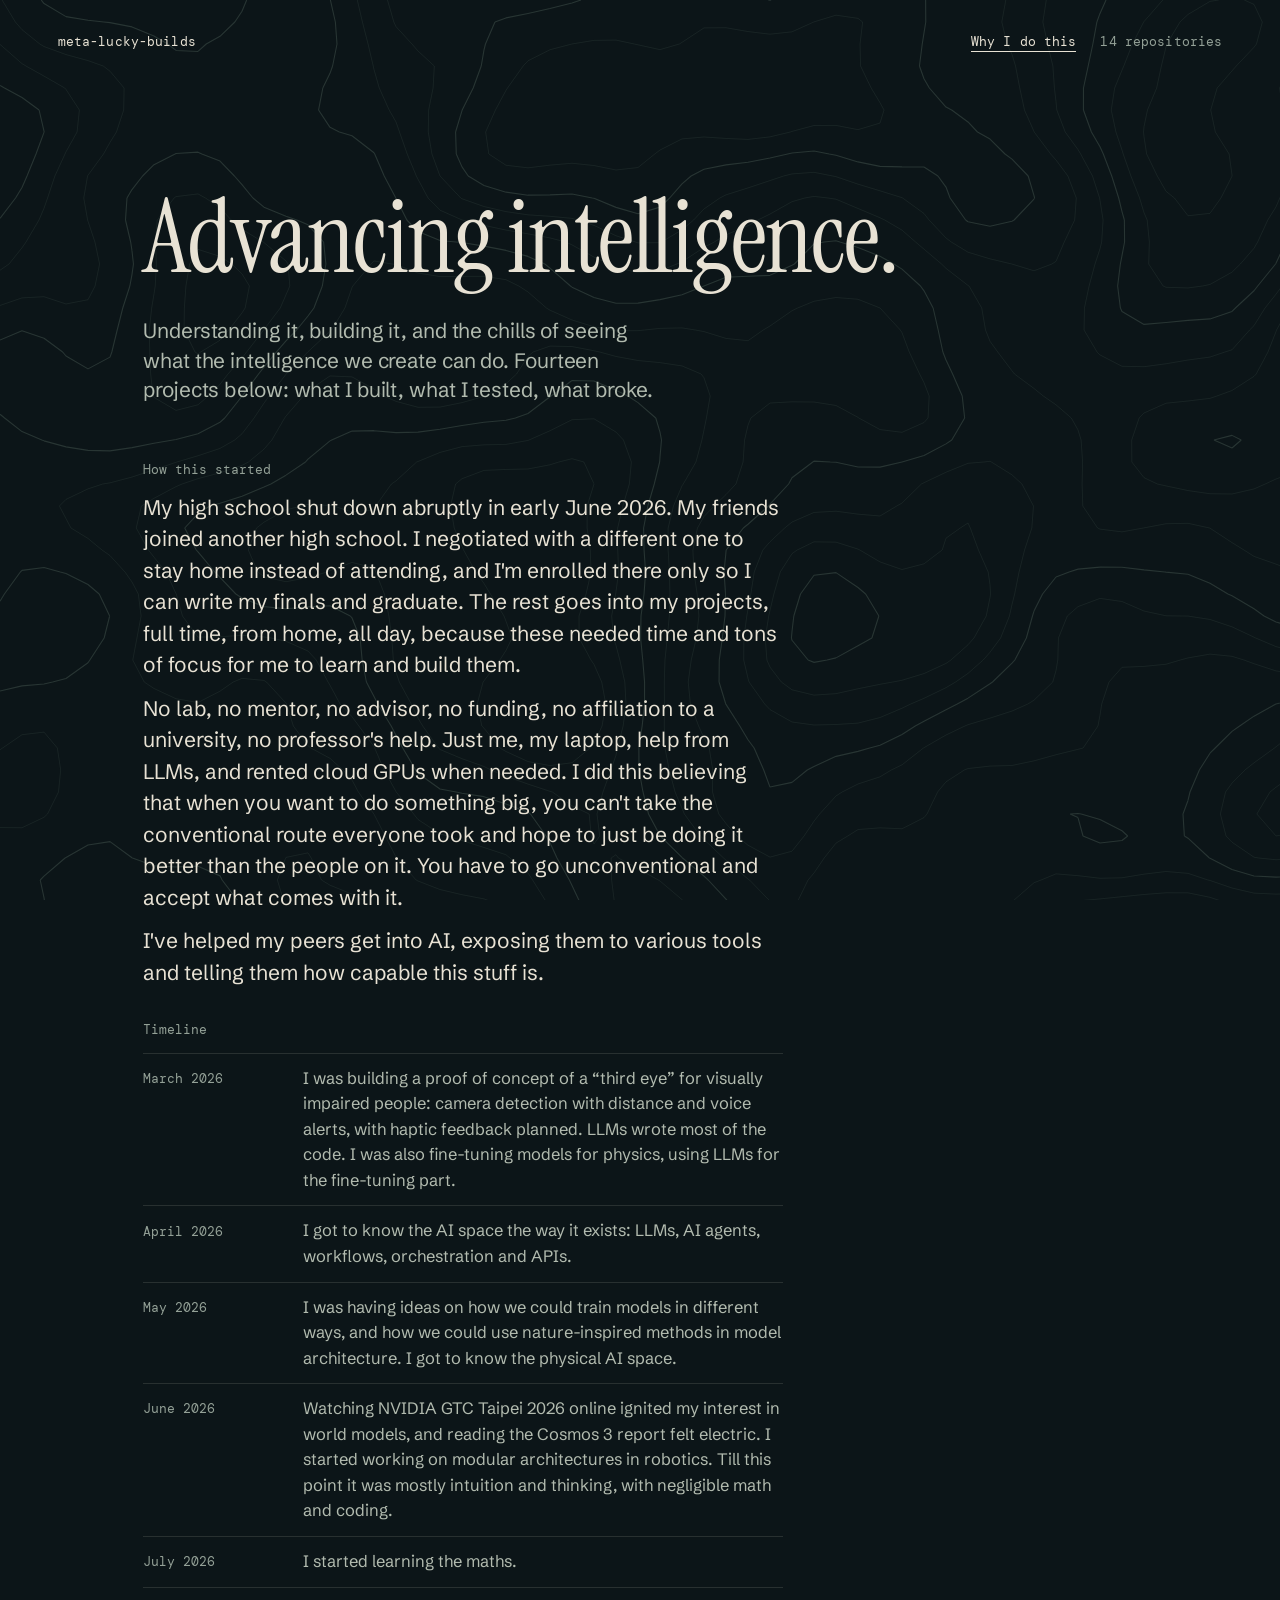
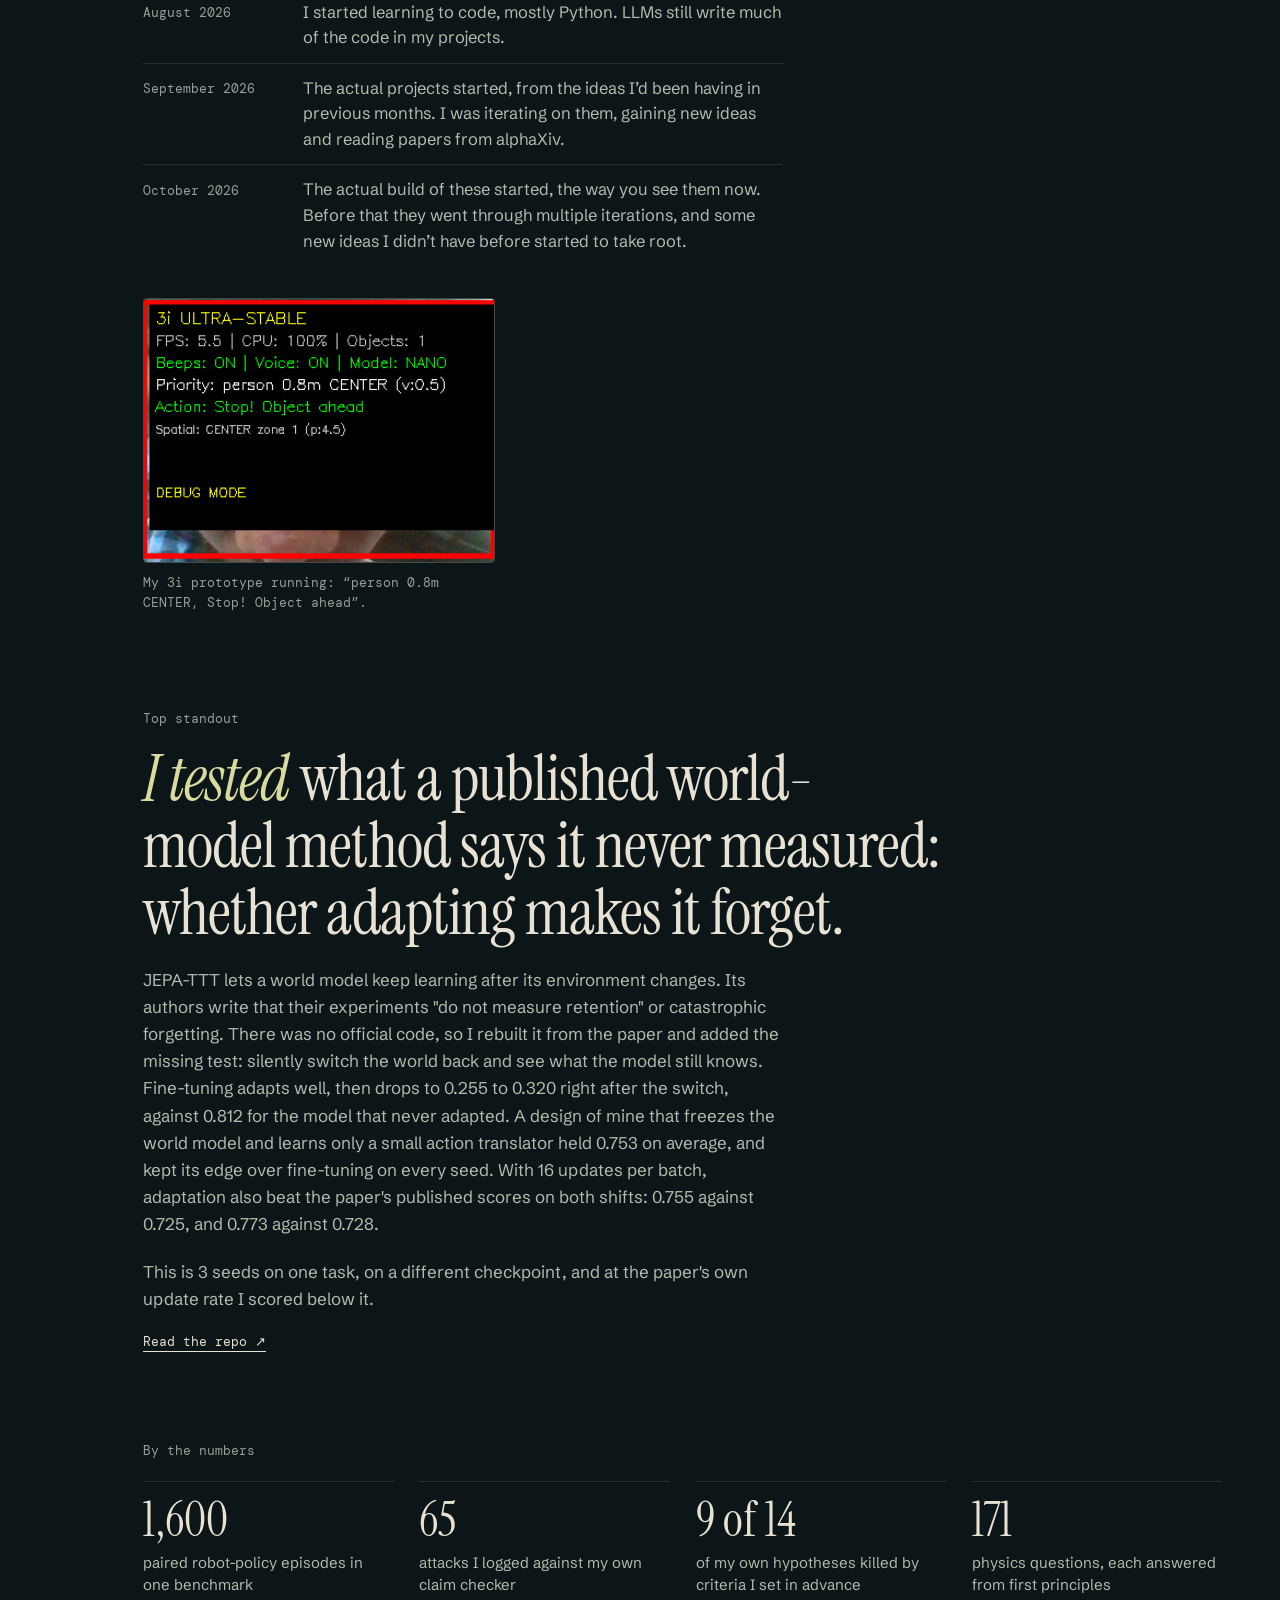
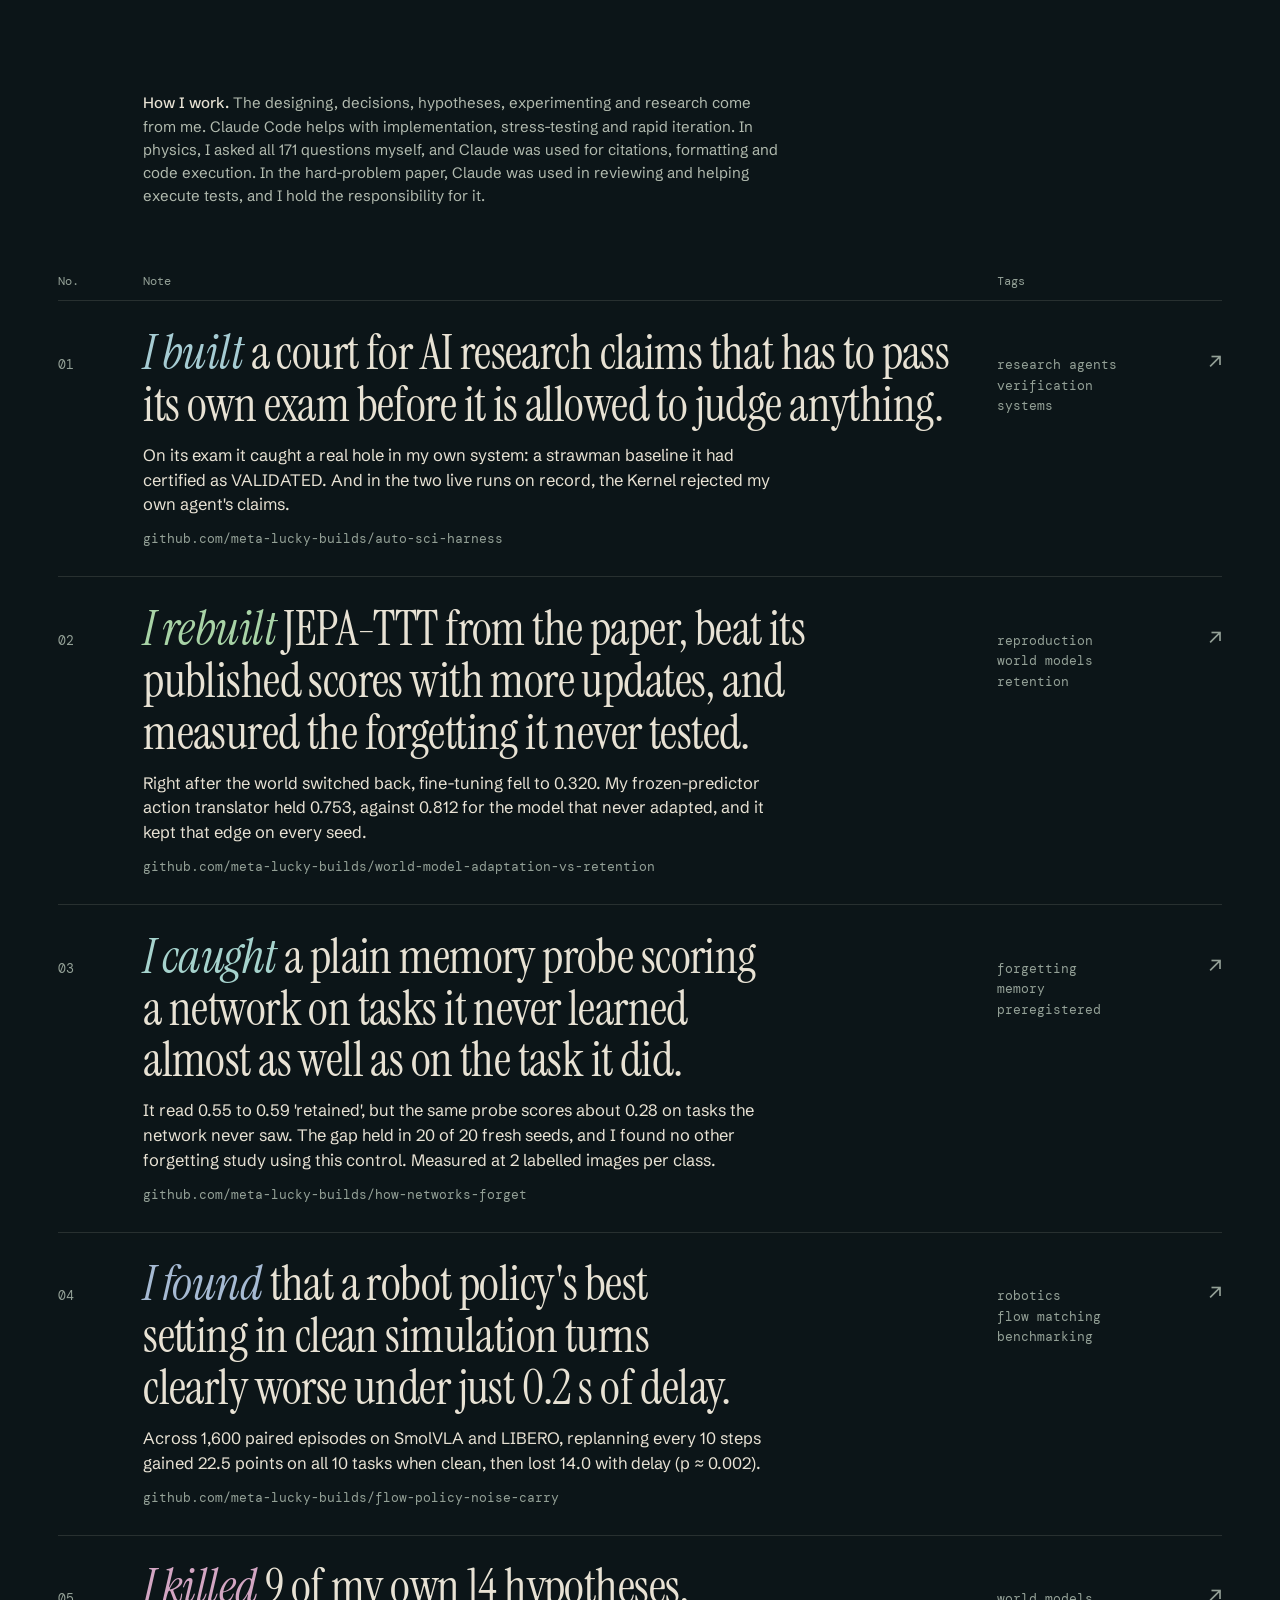
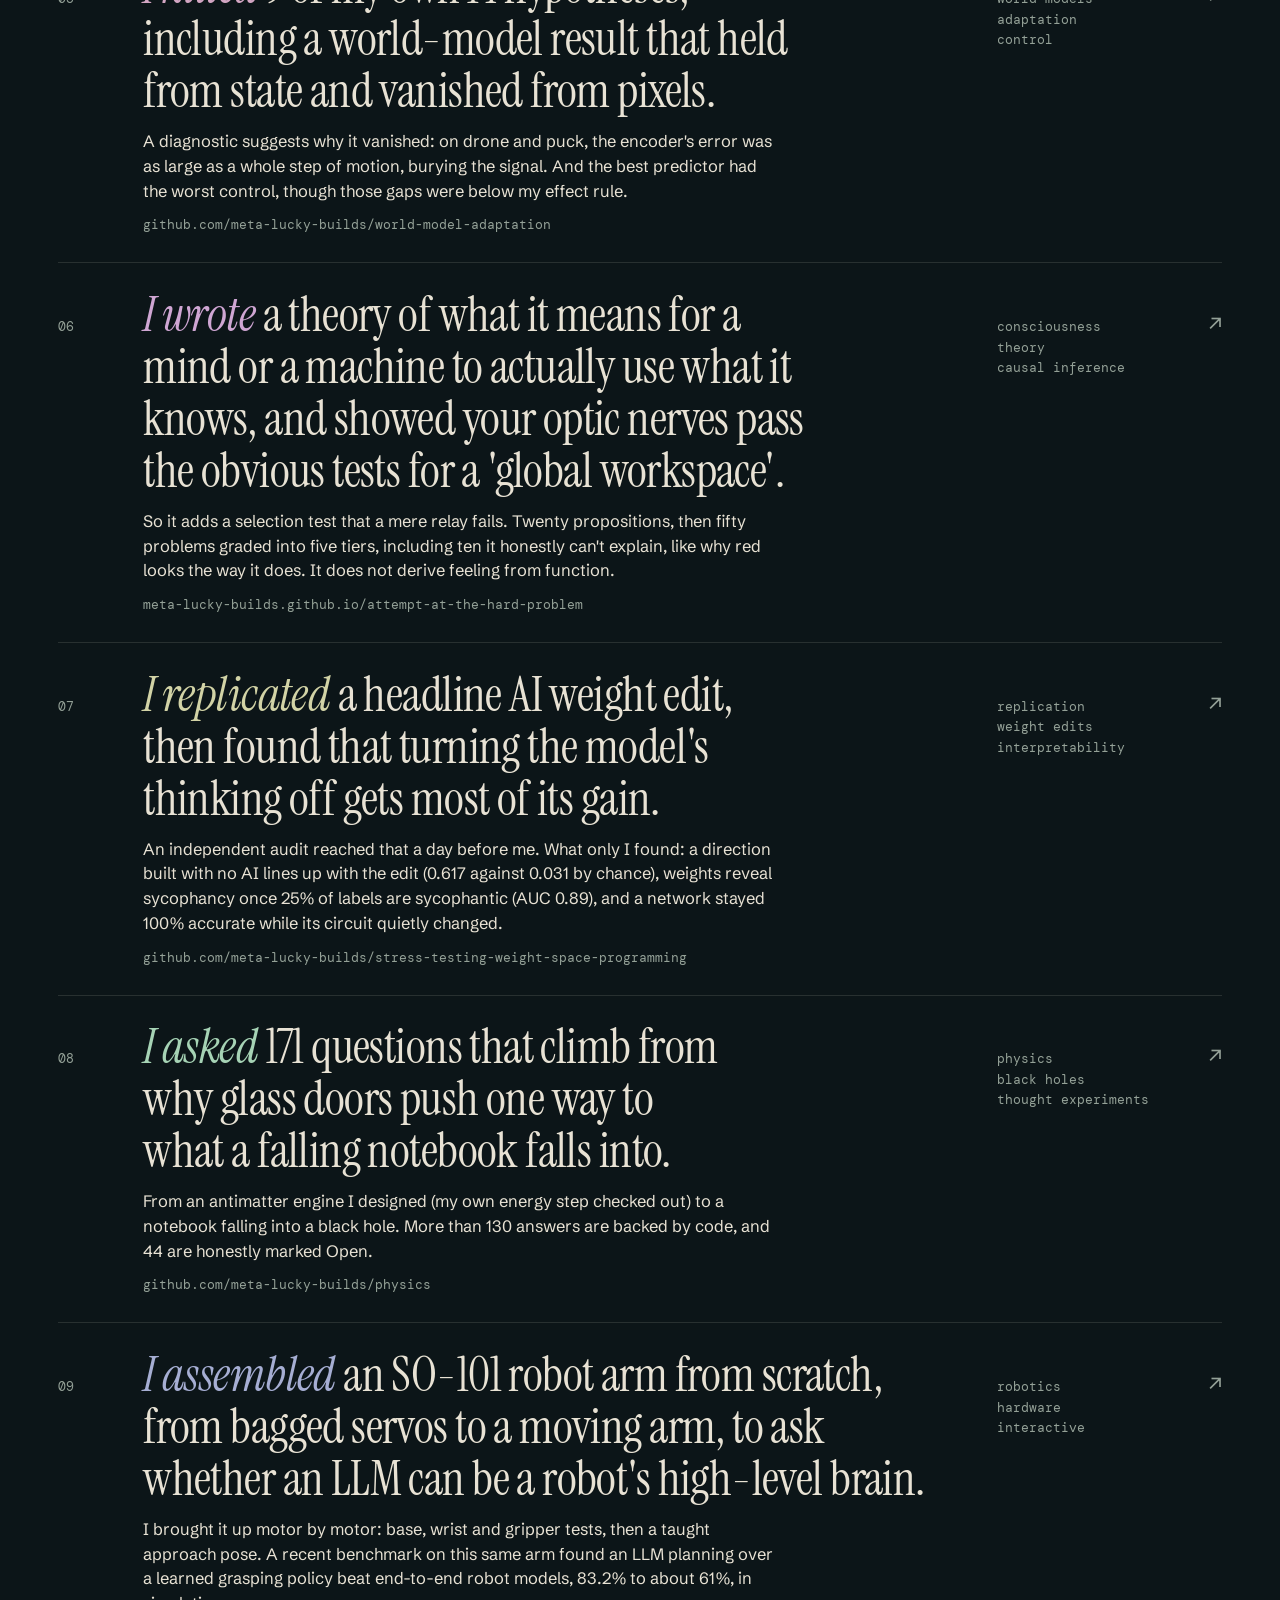
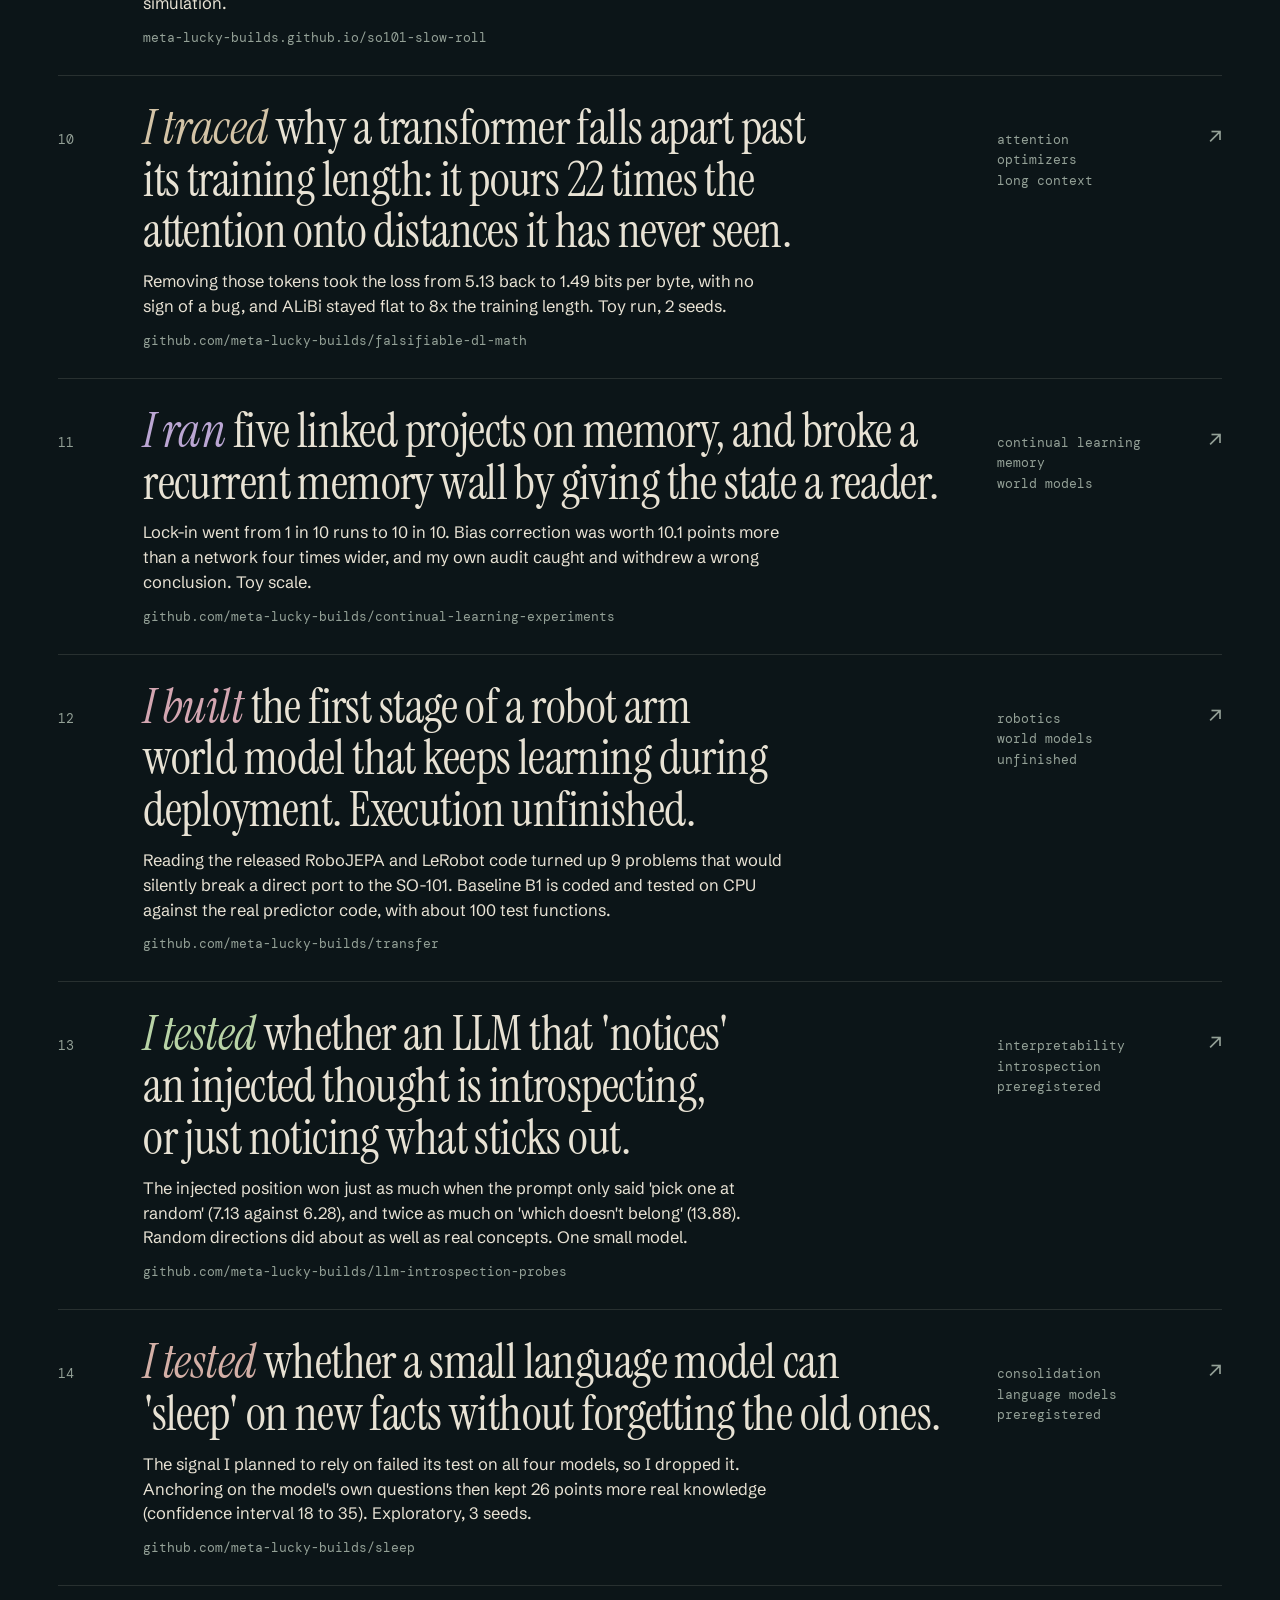
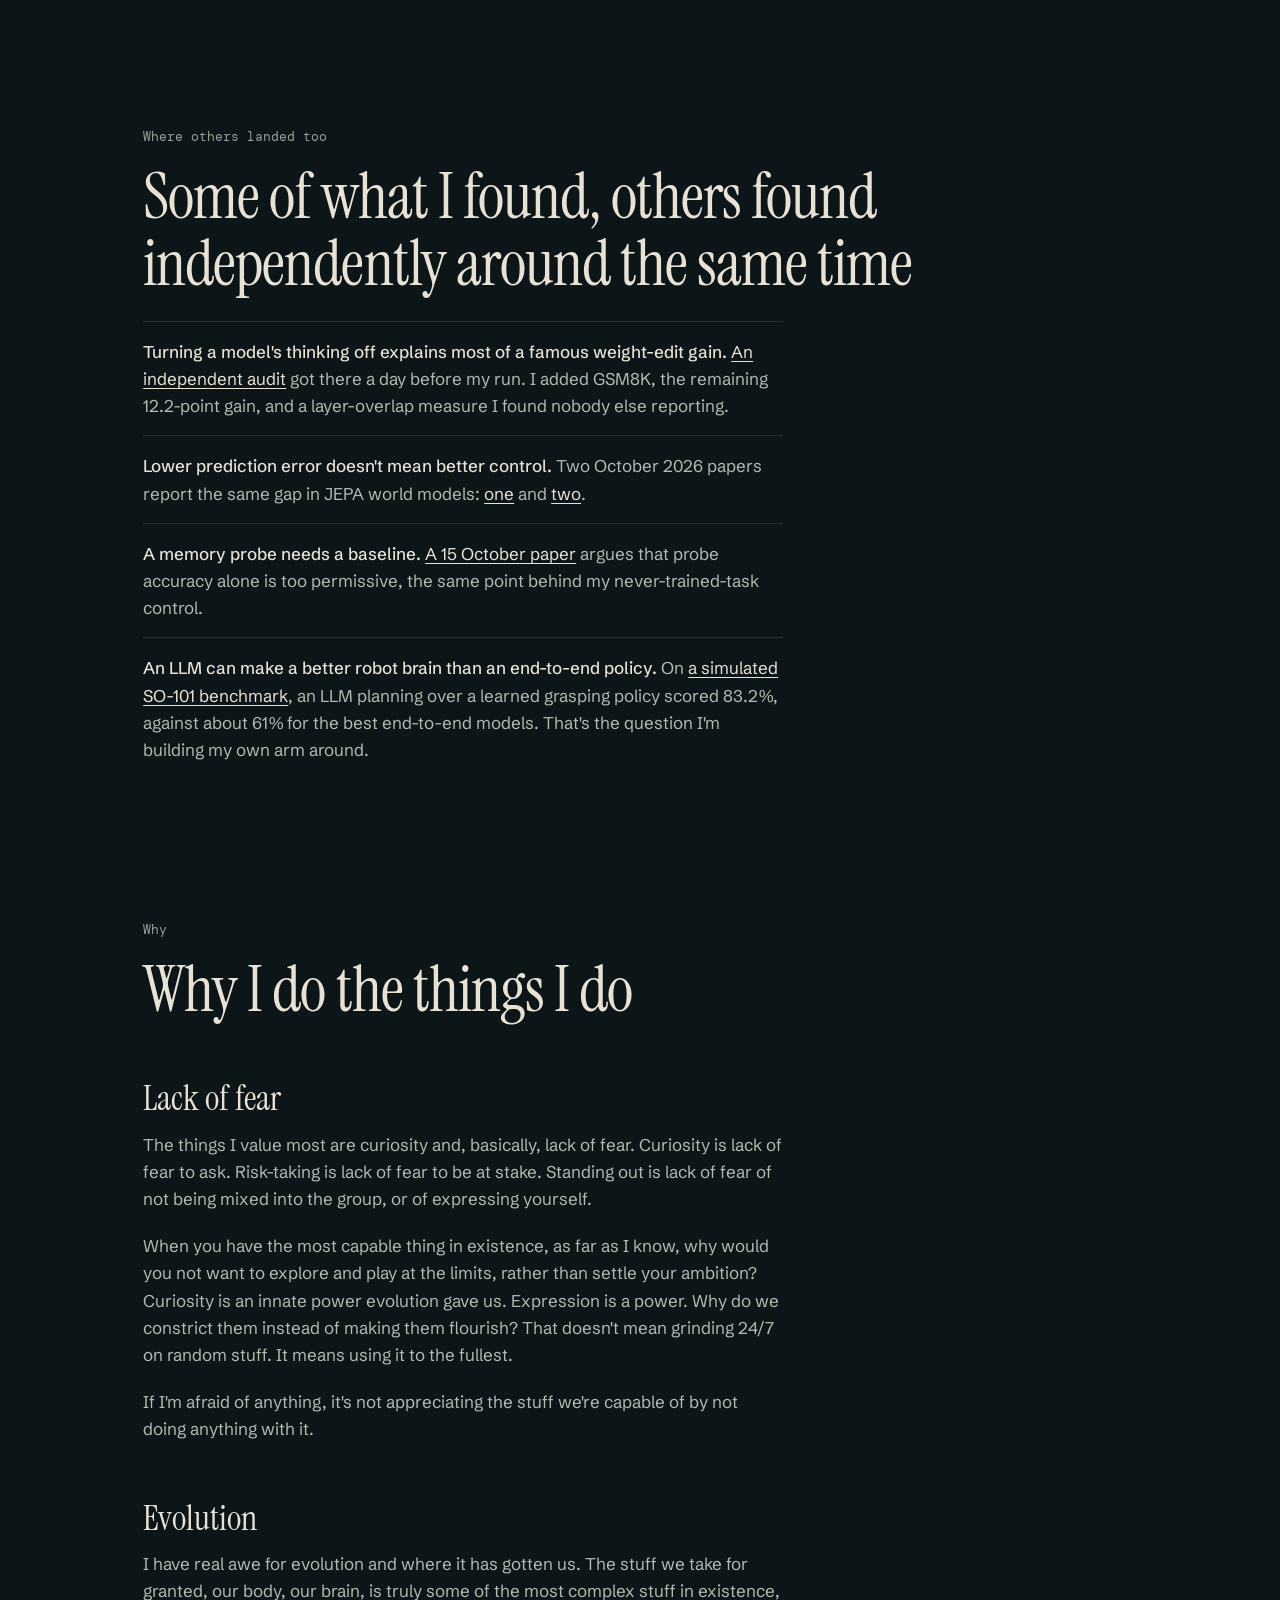
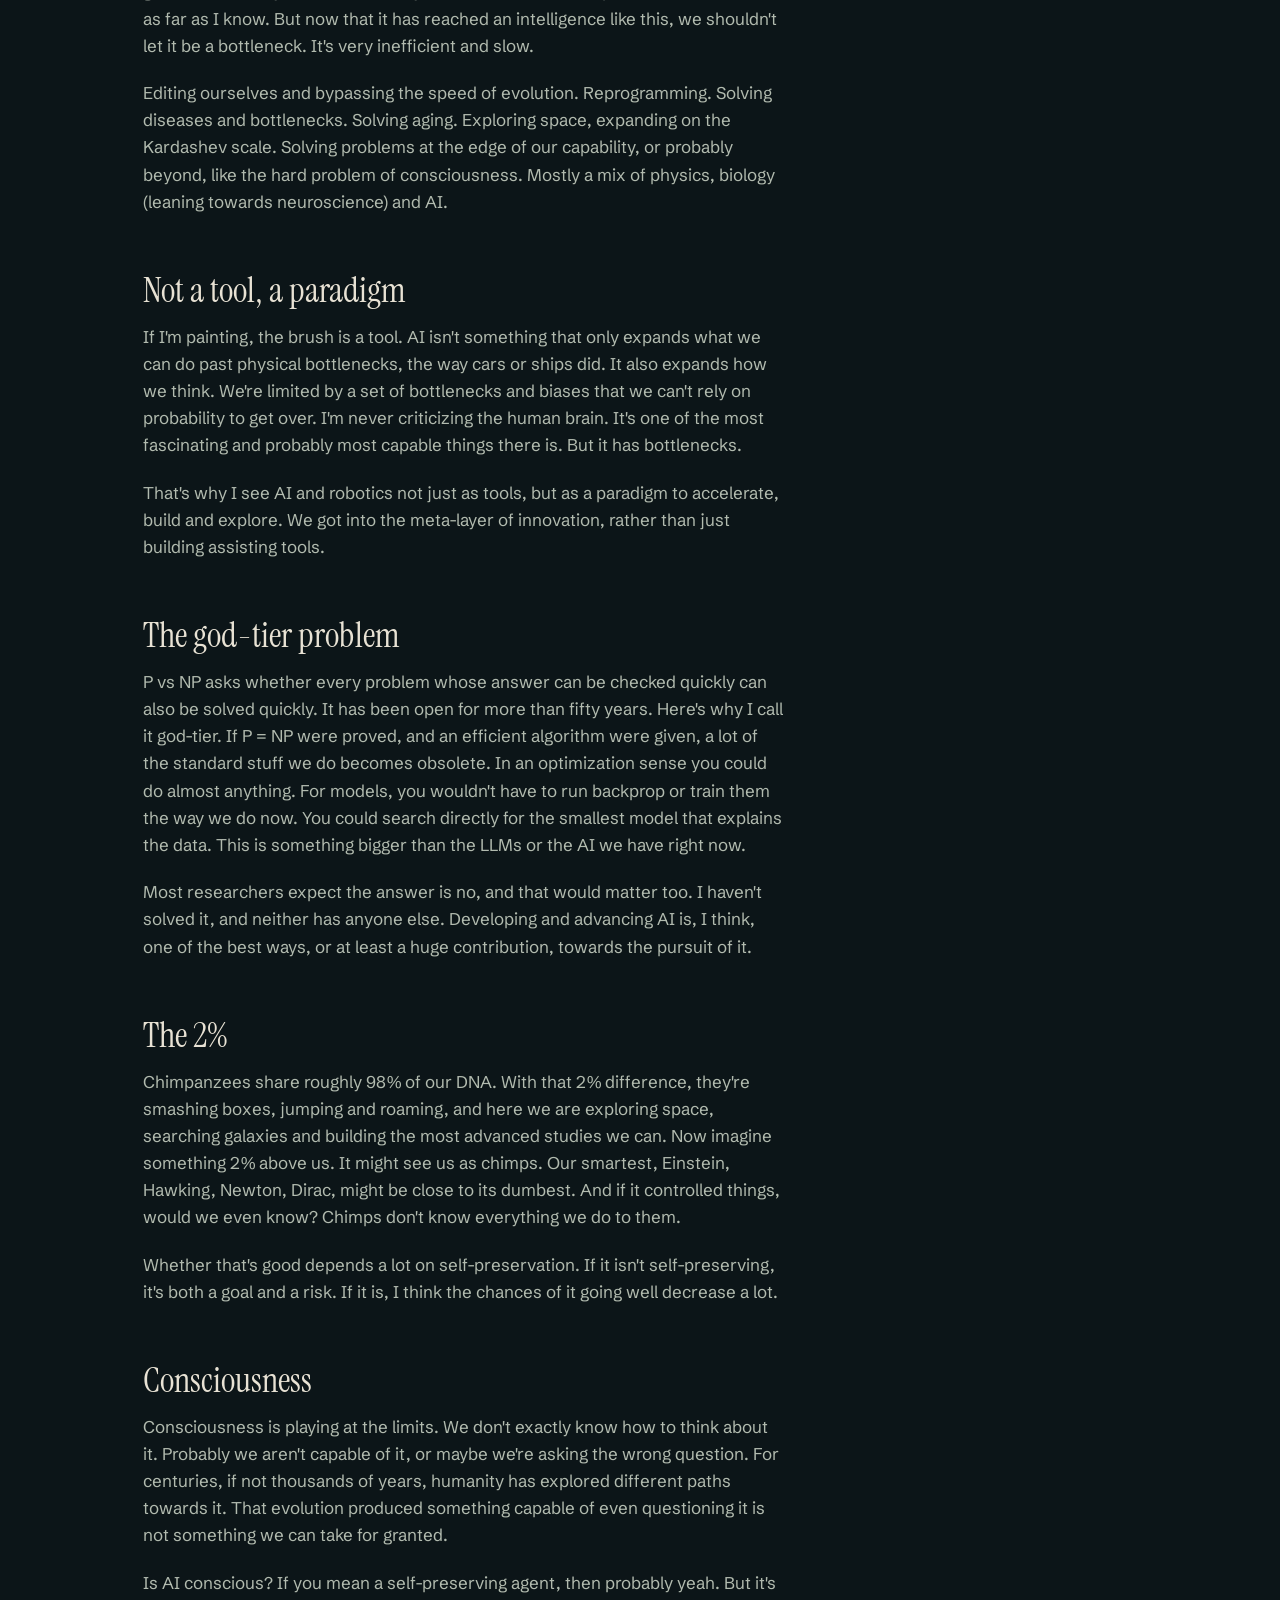
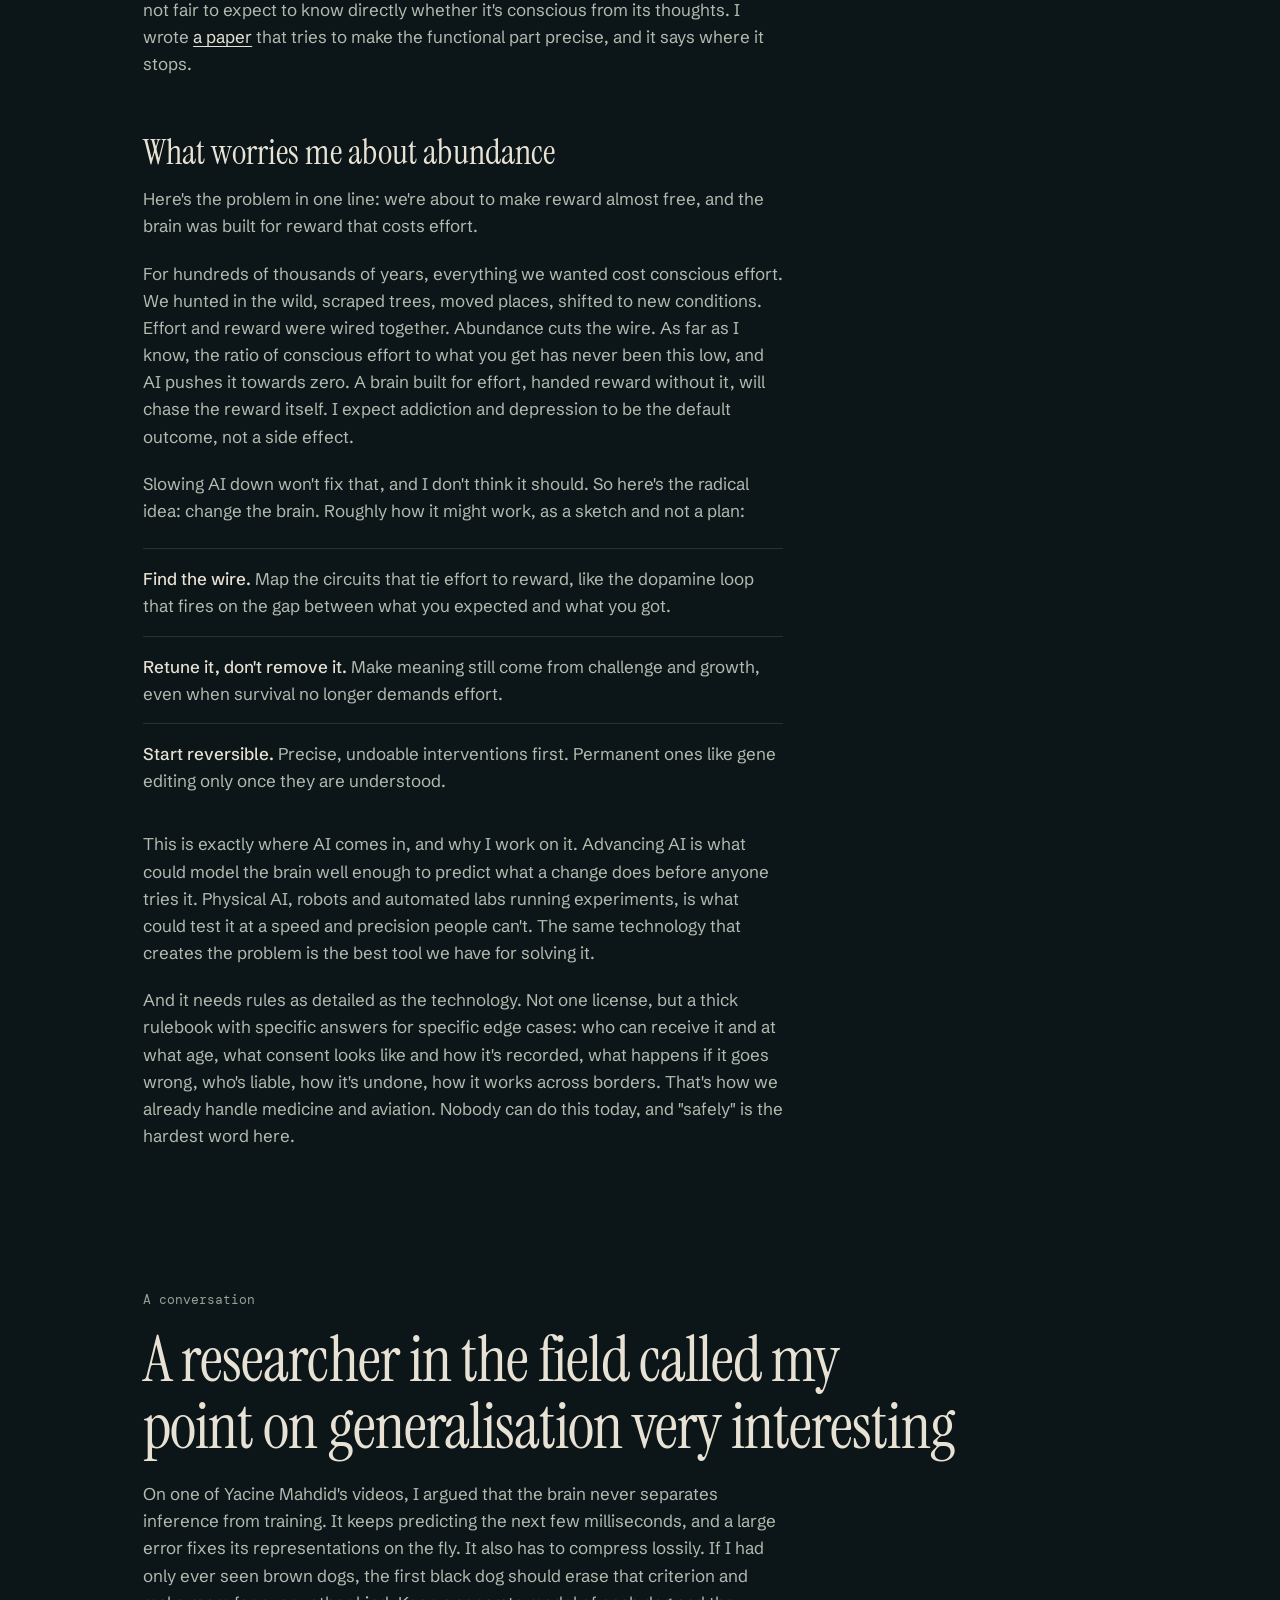
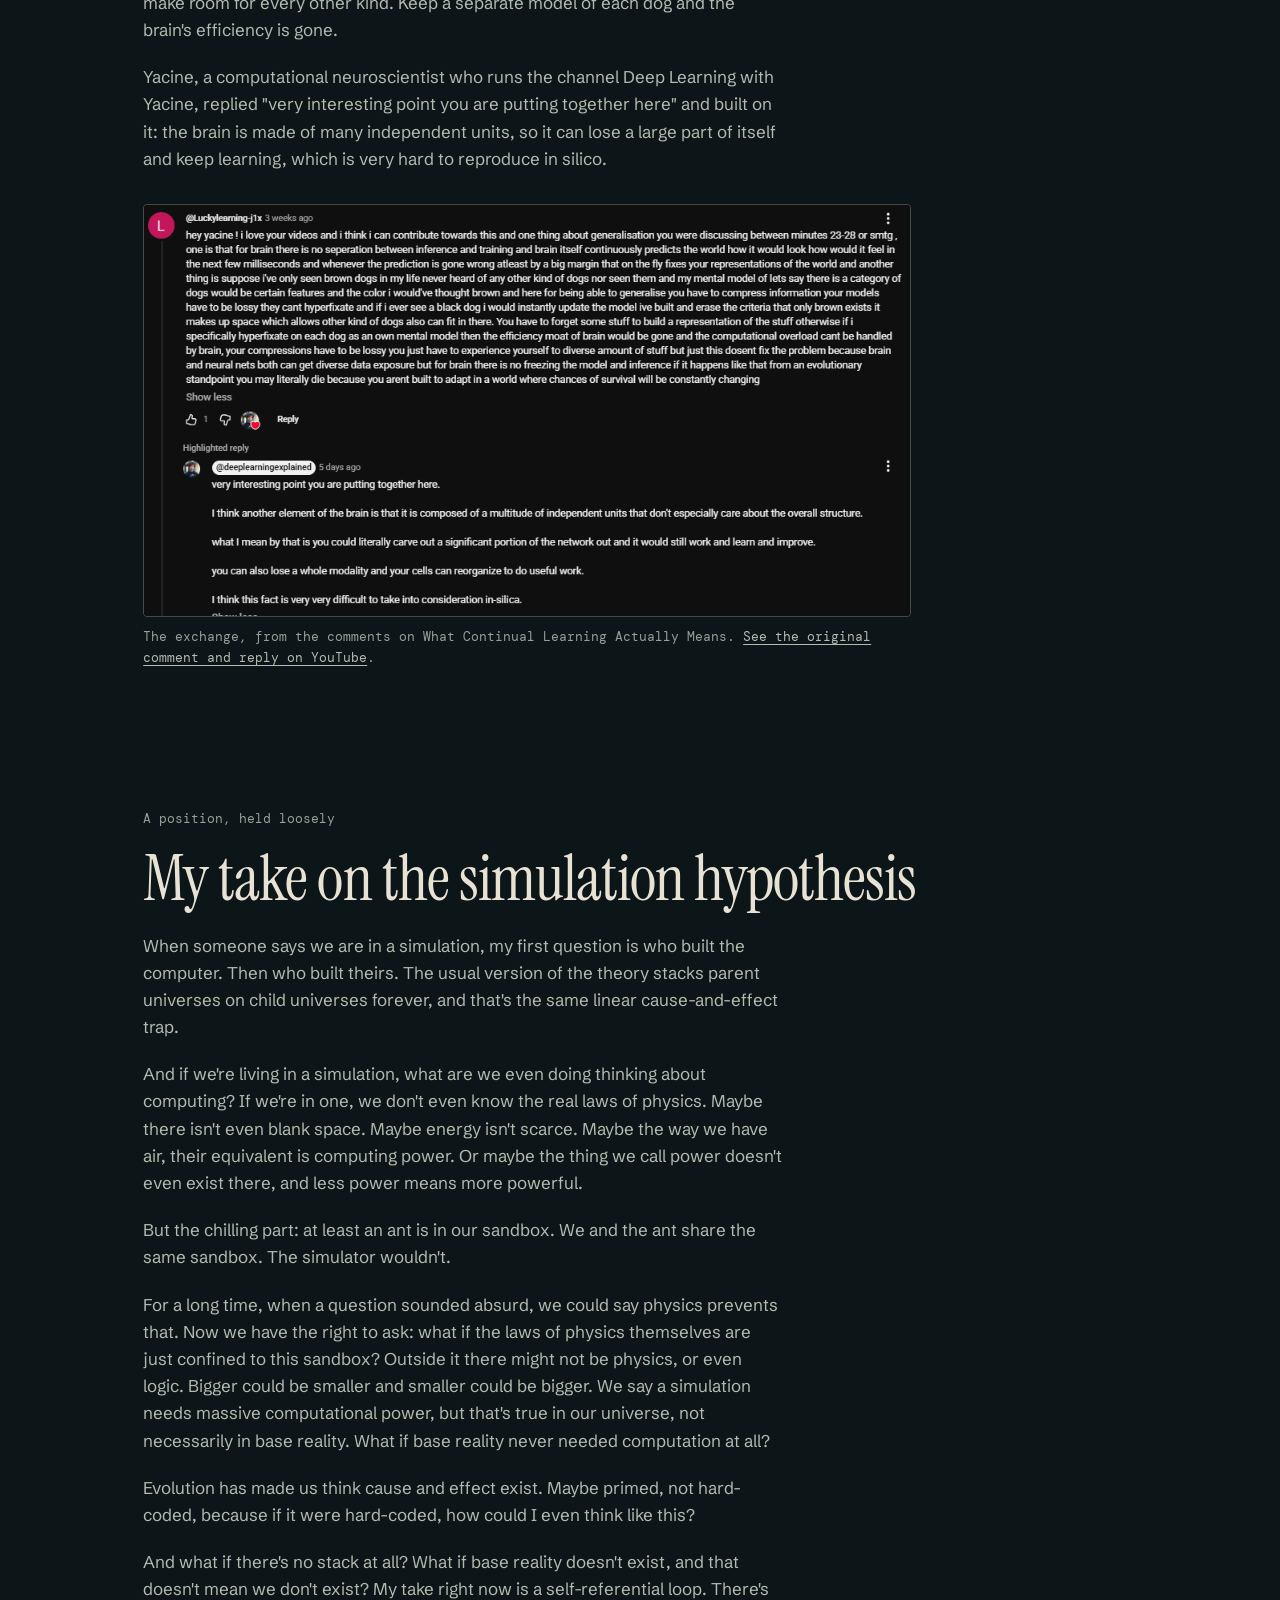
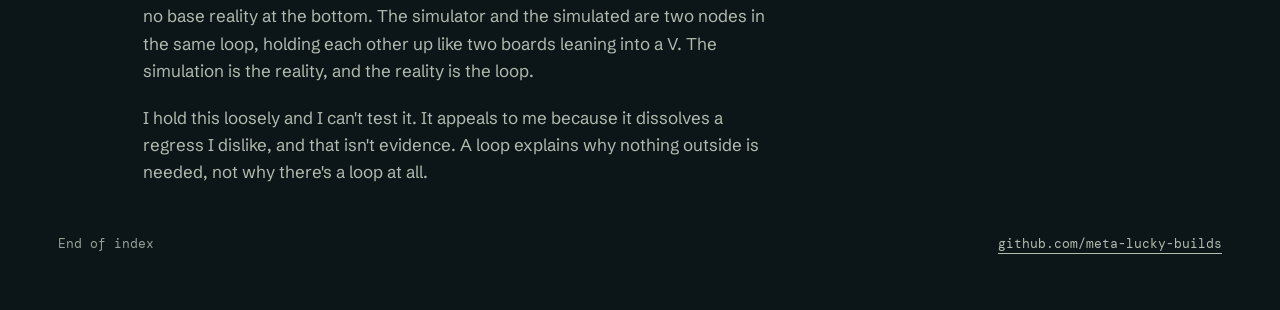
==== commit 22ed2b78: "Add the timeline with the 3i prototype frame Co-Authored-By: Claude Opus 5.5 <noreply@anthropic.com>" ====
--- a/index.html
+++ b/index.html
@@ -36,9 +36,29 @@
       <section class="origin" aria-labelledby="origin-title">
         <p class="section-label" id="origin-title">How this started</p>
         <div class="origin__body">
-          <p>Near the end of my junior year, my high school shut down. My friends moved to another school. I enrolled at a different one so I could write my finals and graduate, and negotiated to work from home instead of attending every day, so my days go to research.</p>
-          <p>Three months ago I couldn't write a line of code. No lab, no mentor, no funding, no university behind it: just my laptop, LLMs, and GPUs I rent when an experiment needs one. Almost everything below was built since.</p>
-          <p>Along the way, I've been pulling my friends into AI too.</p>
+          <p>My high school shut down abruptly in early June 2026. My friends joined another high school. I negotiated with a different one to stay home instead of attending, and I'm enrolled there only so I can write my finals and graduate. The rest goes into my projects, full time, from home, all day, because these needed time and tons of focus for me to learn and build them.</p>
+          <p>No lab, no mentor, no advisor, no funding, no affiliation to a university, no professor's help. Just me, my laptop, help from LLMs, and rented cloud GPUs when needed. I did this believing that when you want to do something big, you can't take the conventional route everyone took and hope to just be doing it better than the people on it. You have to go unconventional and accept what comes with it.</p>
+          <p>I've helped my peers get into AI, exposing them to various tools and telling them how capable this stuff is.</p>
+        </div>
+      </section>
+
+      <section class="origin timeline" aria-labelledby="timeline-title">
+        <p class="section-label" id="timeline-title">Timeline</p>
+        <div class="origin__body">
+          <ol class="timeline__list">
+          <li class="timeline__item"><span class="timeline__when">March 2026</span><span class="timeline__what">I was building a proof of concept of a &ldquo;third eye&rdquo; for visually impaired people: camera detection with distance and voice alerts, with haptic feedback planned. LLMs wrote most of the code. I was also fine-tuning models for physics, using LLMs for the fine-tuning part.</span></li>
+          <li class="timeline__item"><span class="timeline__when">April 2026</span><span class="timeline__what">I got to know the AI space the way it exists: LLMs, AI agents, workflows, orchestration and APIs.</span></li>
+          <li class="timeline__item"><span class="timeline__when">May 2026</span><span class="timeline__what">I was having ideas on how we could train models in different ways, and how we could use nature-inspired methods in model architecture. I got to know the physical AI space.</span></li>
+          <li class="timeline__item"><span class="timeline__when">June 2026</span><span class="timeline__what">Watching NVIDIA GTC Taipei 2026 online ignited my interest in world models, and reading the Cosmos 3 report felt electric. I started working on modular architectures in robotics. Till this point it was mostly intuition and thinking, with negligible math and coding.</span></li>
+          <li class="timeline__item"><span class="timeline__when">July 2026</span><span class="timeline__what">I started learning the maths.</span></li>
+          <li class="timeline__item"><span class="timeline__when">August 2026</span><span class="timeline__what">I started learning to code, mostly Python. LLMs still write much of the code in my projects.</span></li>
+          <li class="timeline__item"><span class="timeline__when">September 2026</span><span class="timeline__what">The actual projects started, from the ideas I&rsquo;d been having in previous months. I was iterating on them, gaining new ideas and reading papers from alphaXiv.</span></li>
+          <li class="timeline__item"><span class="timeline__when">October 2026</span><span class="timeline__what">The actual build of these started, the way you see them now. Before that they went through multiple iterations, and some new ideas I didn&rsquo;t have before started to take root.</span></li>
+          </ol>
+          <figure class="exchange timeline__fig">
+            <img src="images/3i-detect.png" width="320" height="240" loading="lazy" alt="Frame from the 3i Third Eye prototype: its status panel reads Priority: person 0.8m CENTER and Action: Stop! Object ahead, with a red box around the detected person.">
+            <figcaption>My 3i prototype running: &ldquo;person 0.8m CENTER, Stop! Object ahead&rdquo;.</figcaption>
+          </figure>
         </div>
       </section>
 
--- a/styles.css
+++ b/styles.css
@@ -805,6 +805,45 @@
   text-underline-offset: 0.2em;
 }
 
+.timeline__list {
+  max-width: 40rem;
+  margin: 0.75rem 0 0;
+  padding: 0;
+  list-style: none;
+}
+
+.timeline__item {
+  display: grid;
+  grid-template-columns: 9rem minmax(0, 1fr);
+  gap: 0 1rem;
+  padding: 0.75rem 0;
+  border-top: 1px solid var(--rule);
+}
+
+.timeline__when {
+  font-family: var(--mono);
+  font-size: 0.8125rem;
+  color: var(--muted);
+  padding-top: 0.2rem;
+}
+
+.timeline__what {
+  font-size: 1.0313rem;
+  line-height: 1.55;
+  color: var(--sage);
+}
+
+.timeline__fig {
+  max-width: 22rem;
+}
+
+@media (max-width: 640px) {
+  .timeline__item {
+    grid-template-columns: minmax(0, 1fr);
+    gap: 0.25rem;
+  }
+}
+
 /* ---------- Cursor tag: ui.js owns its transform ---------- */
 
 #cursor-tag {
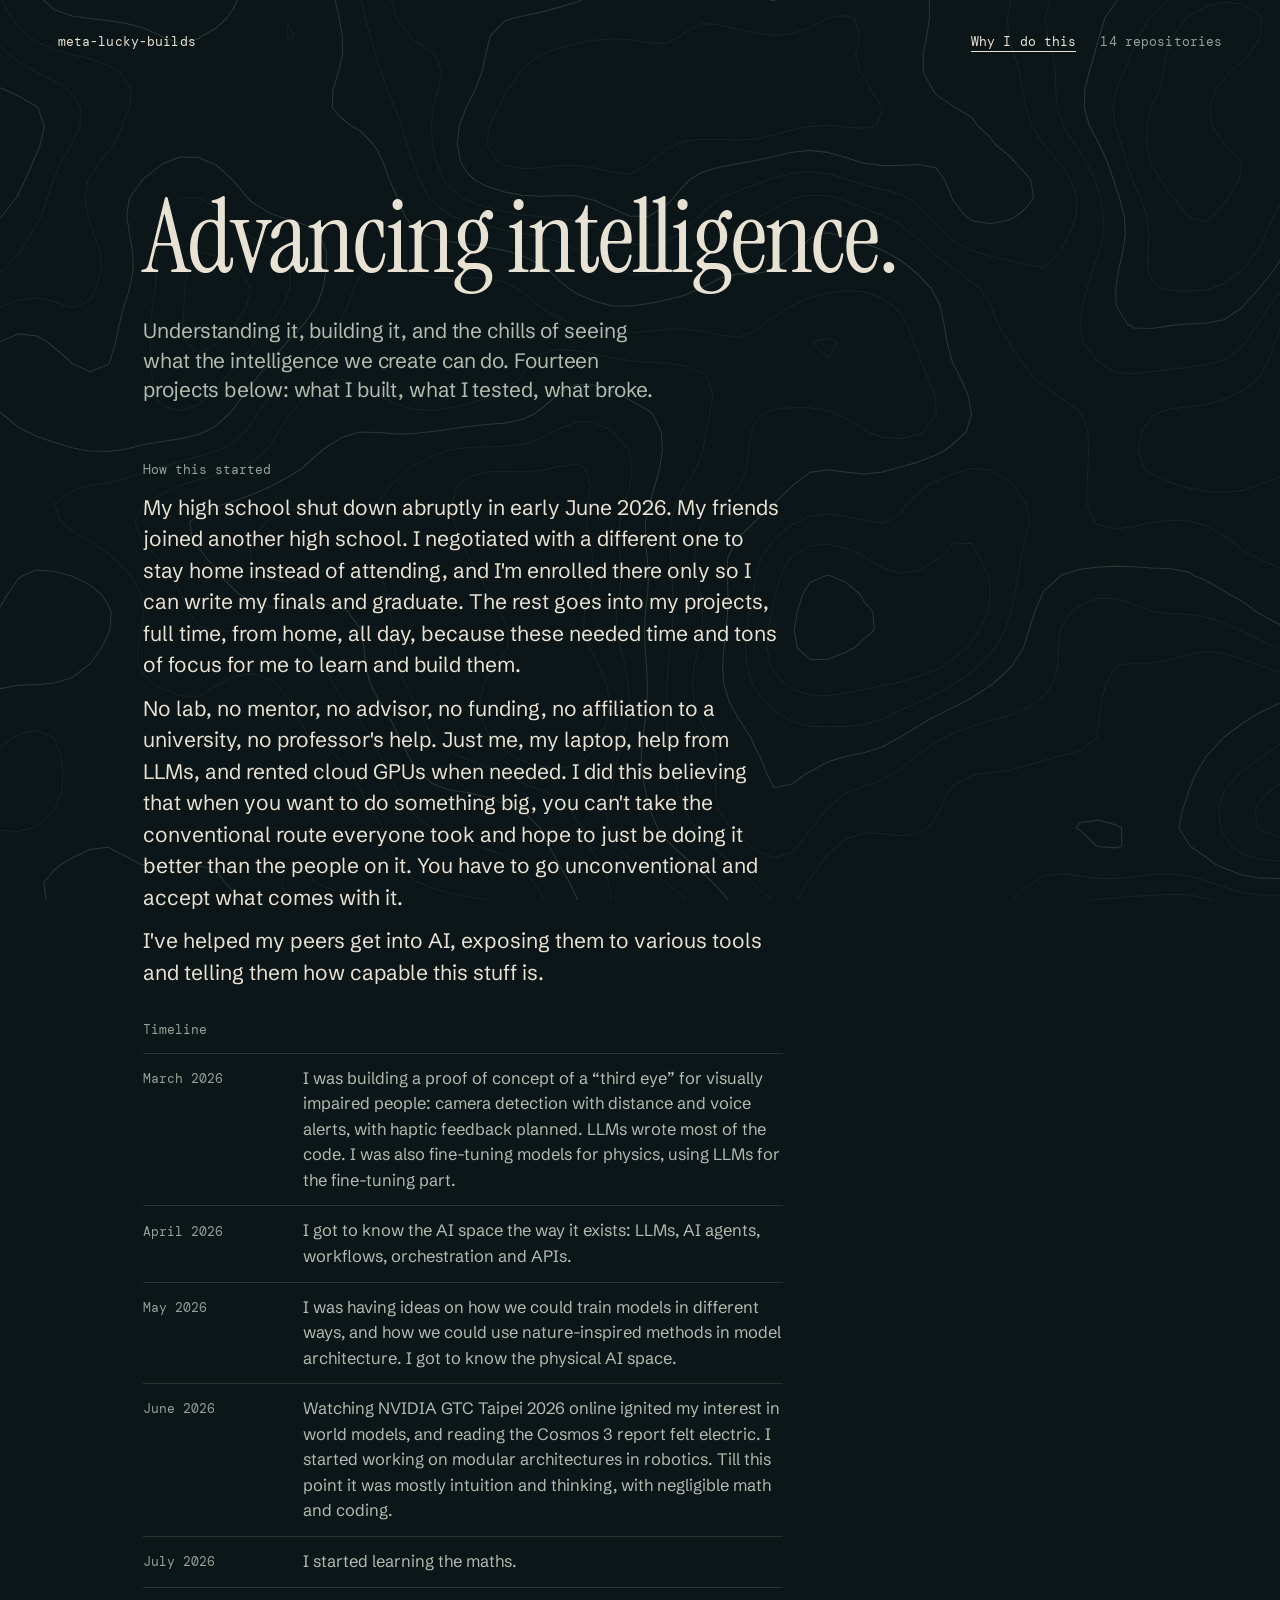
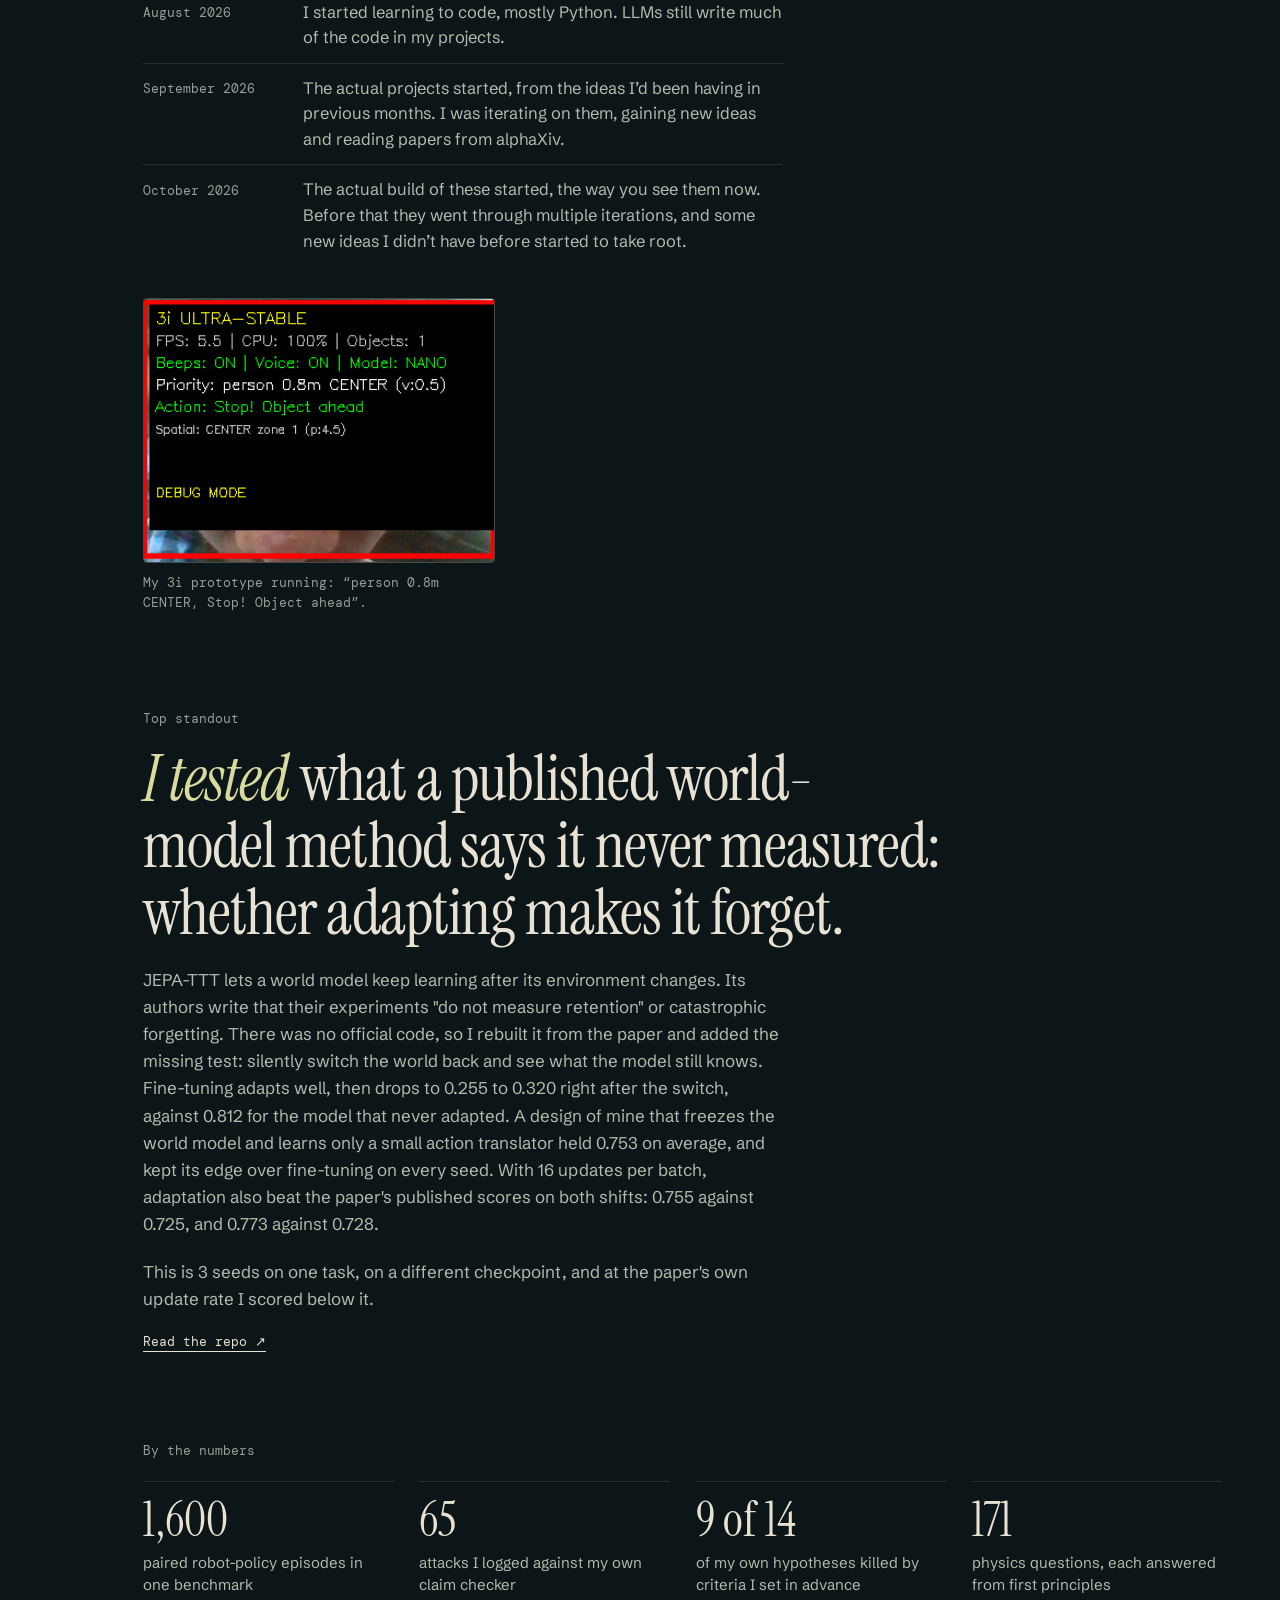
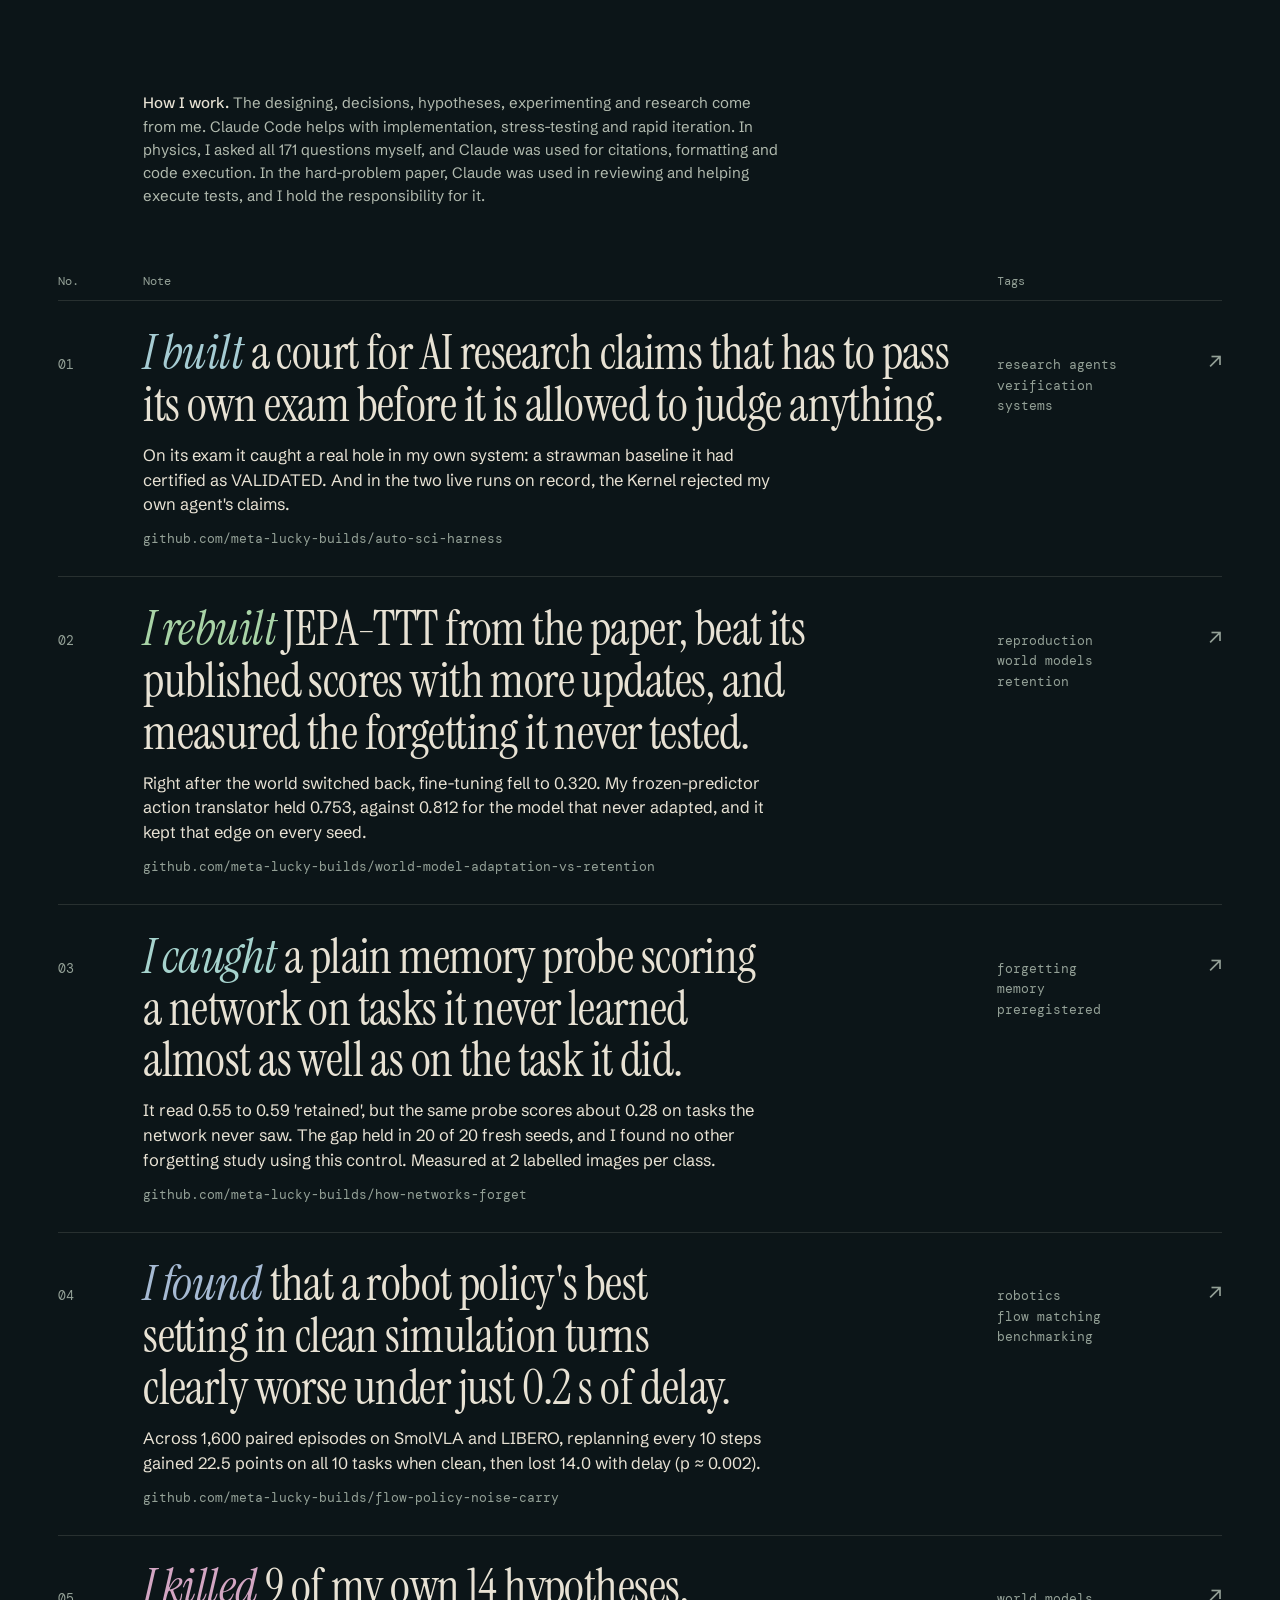
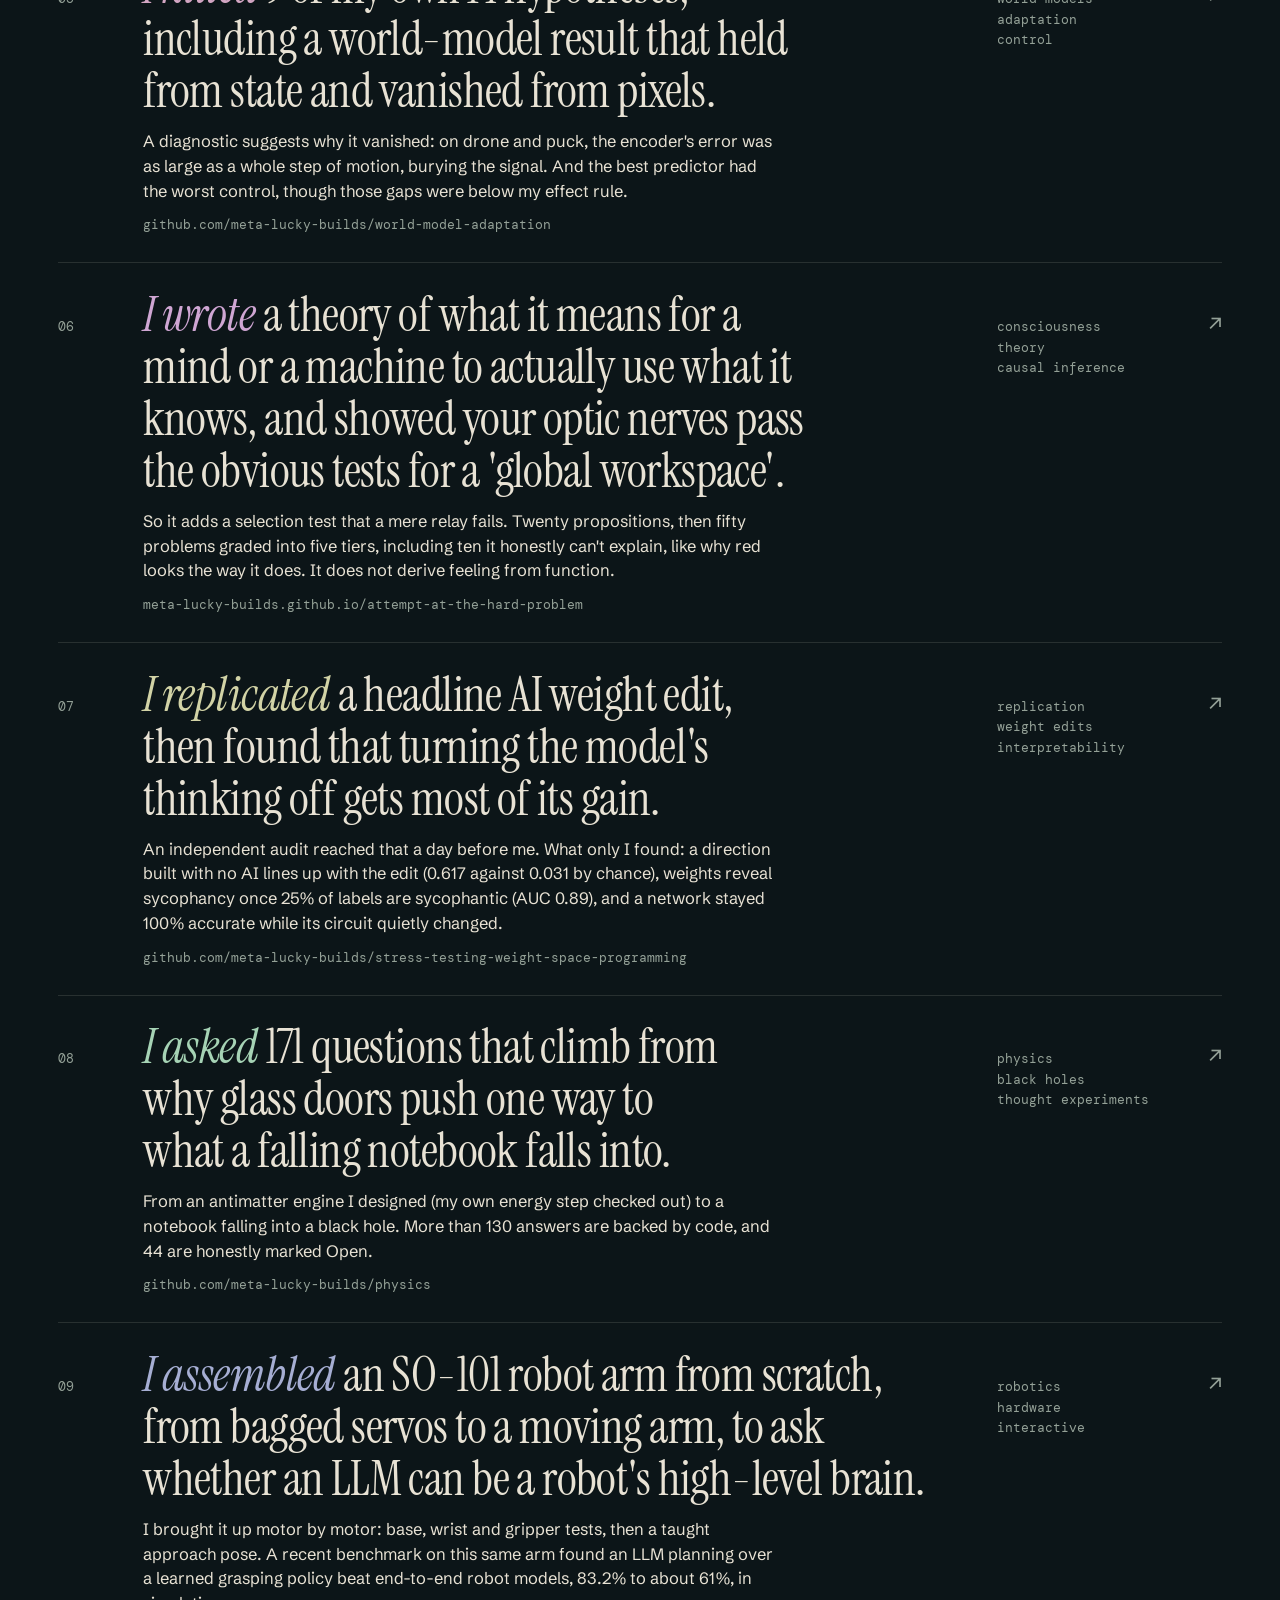
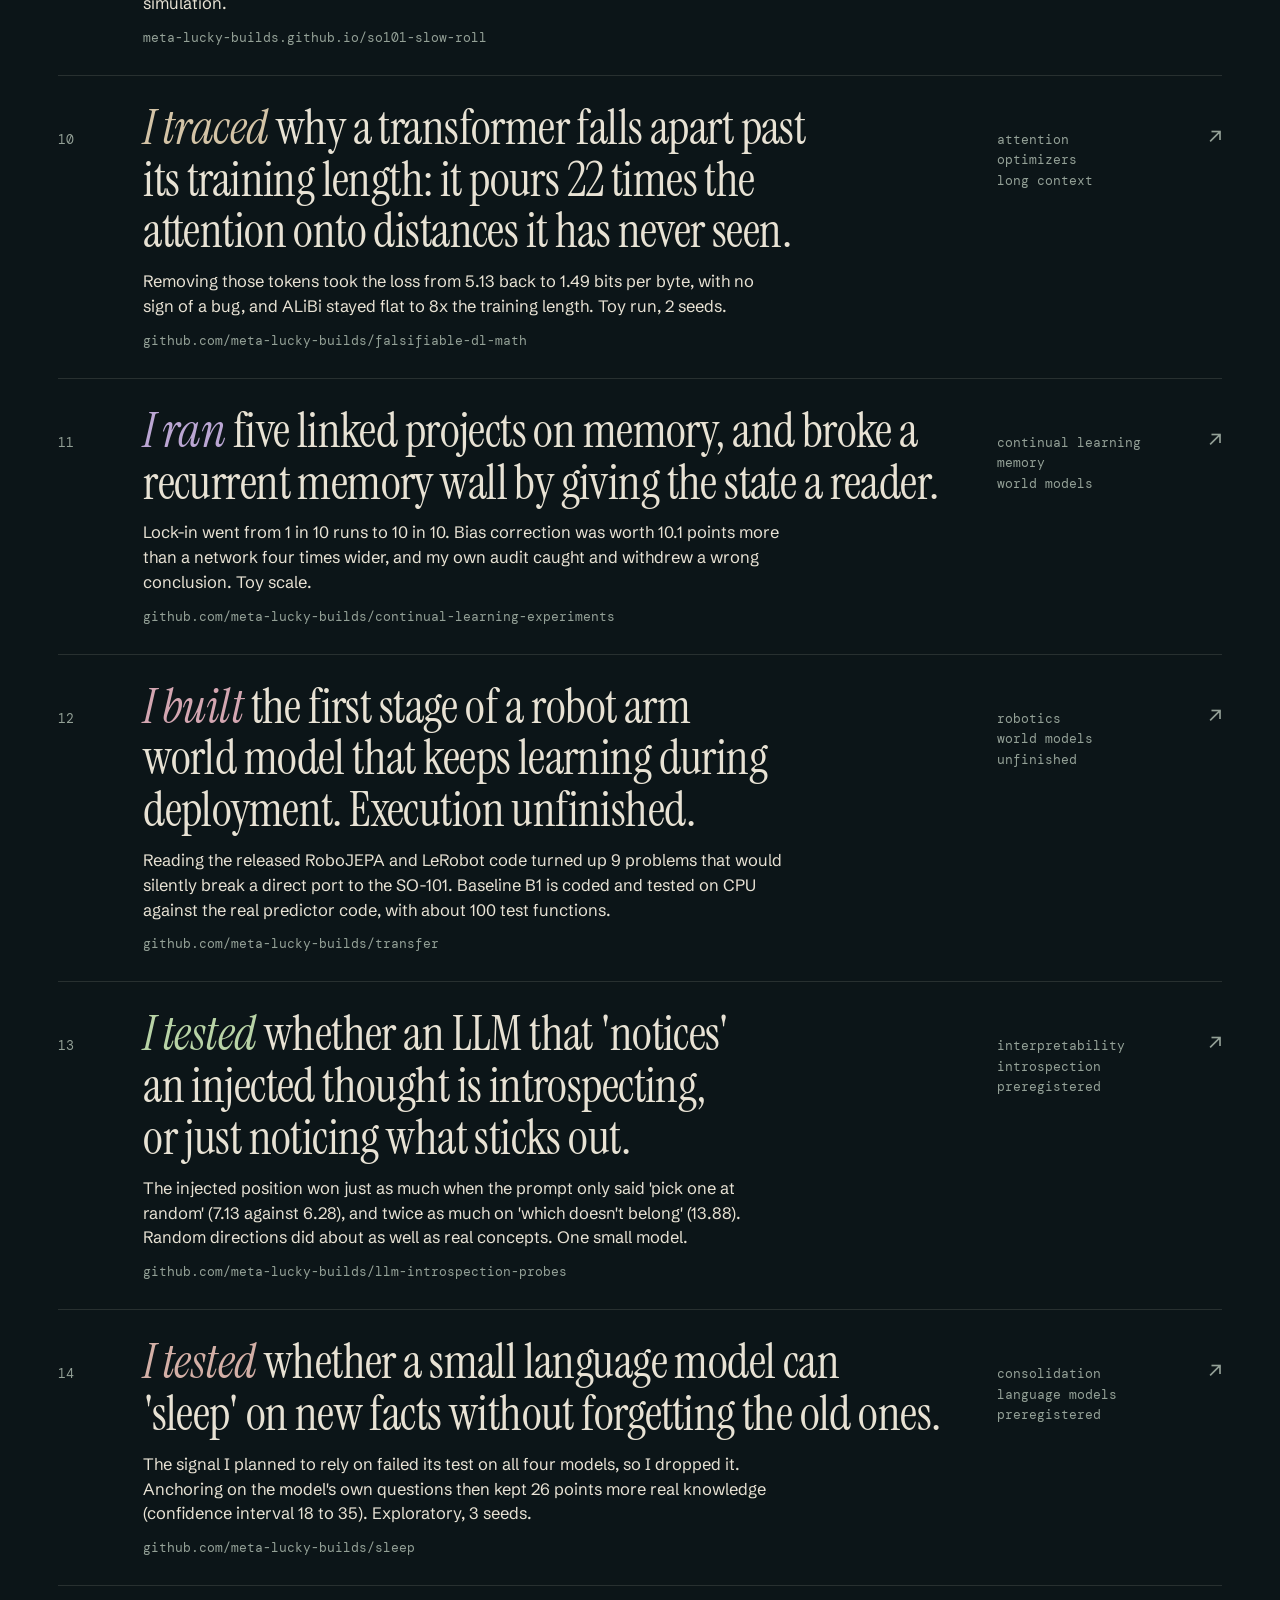
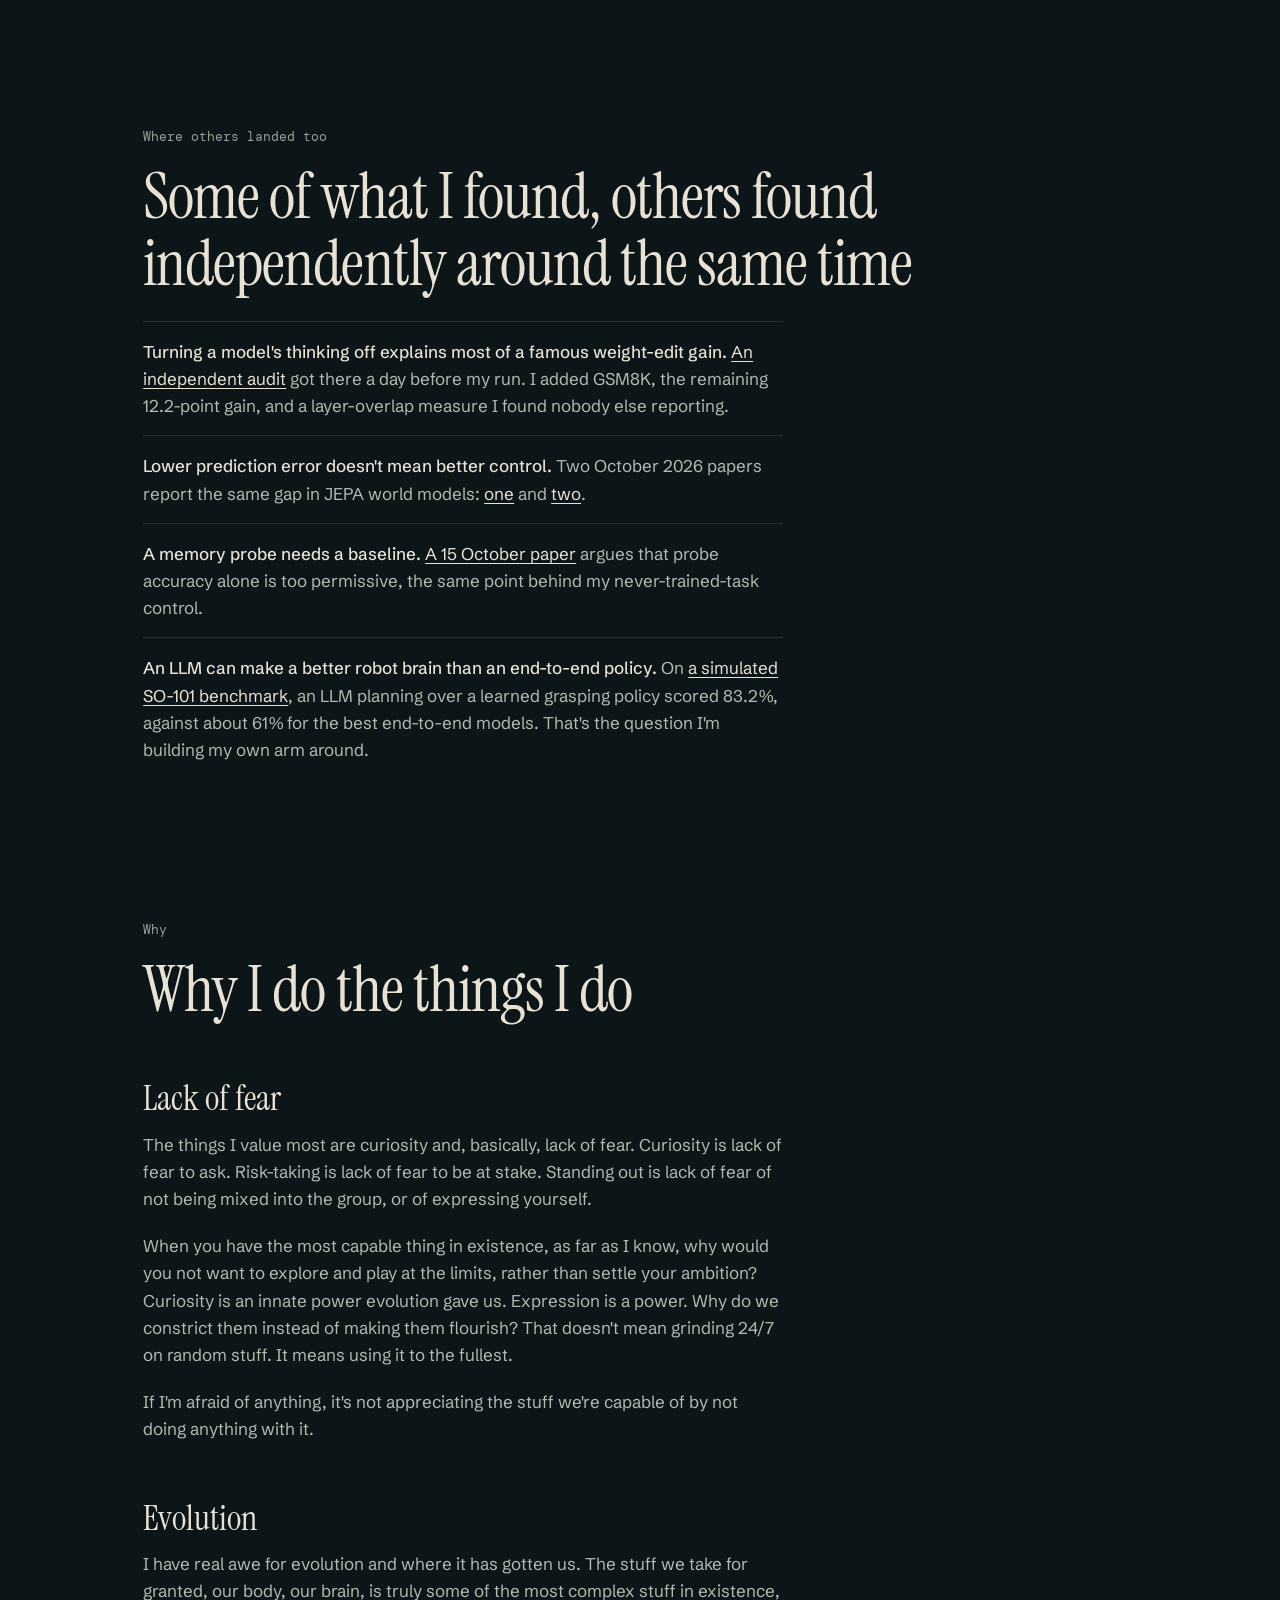
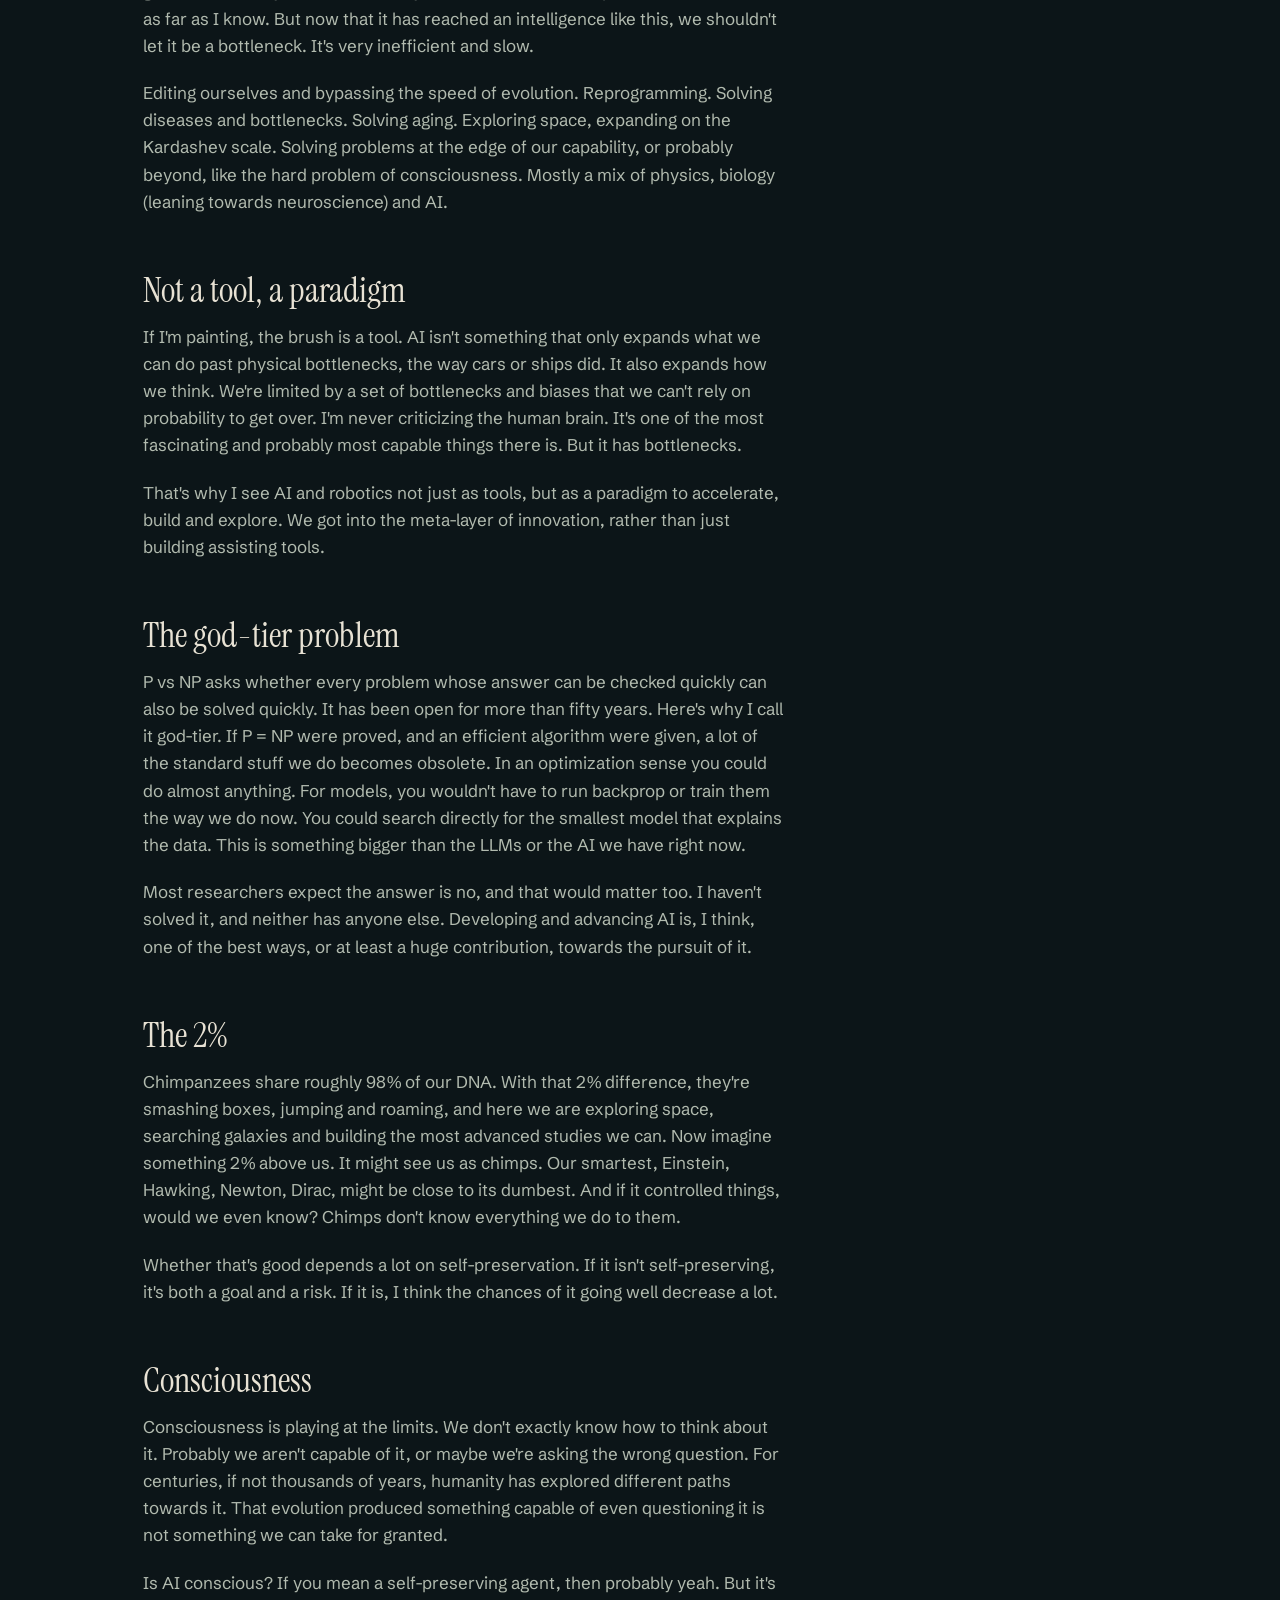
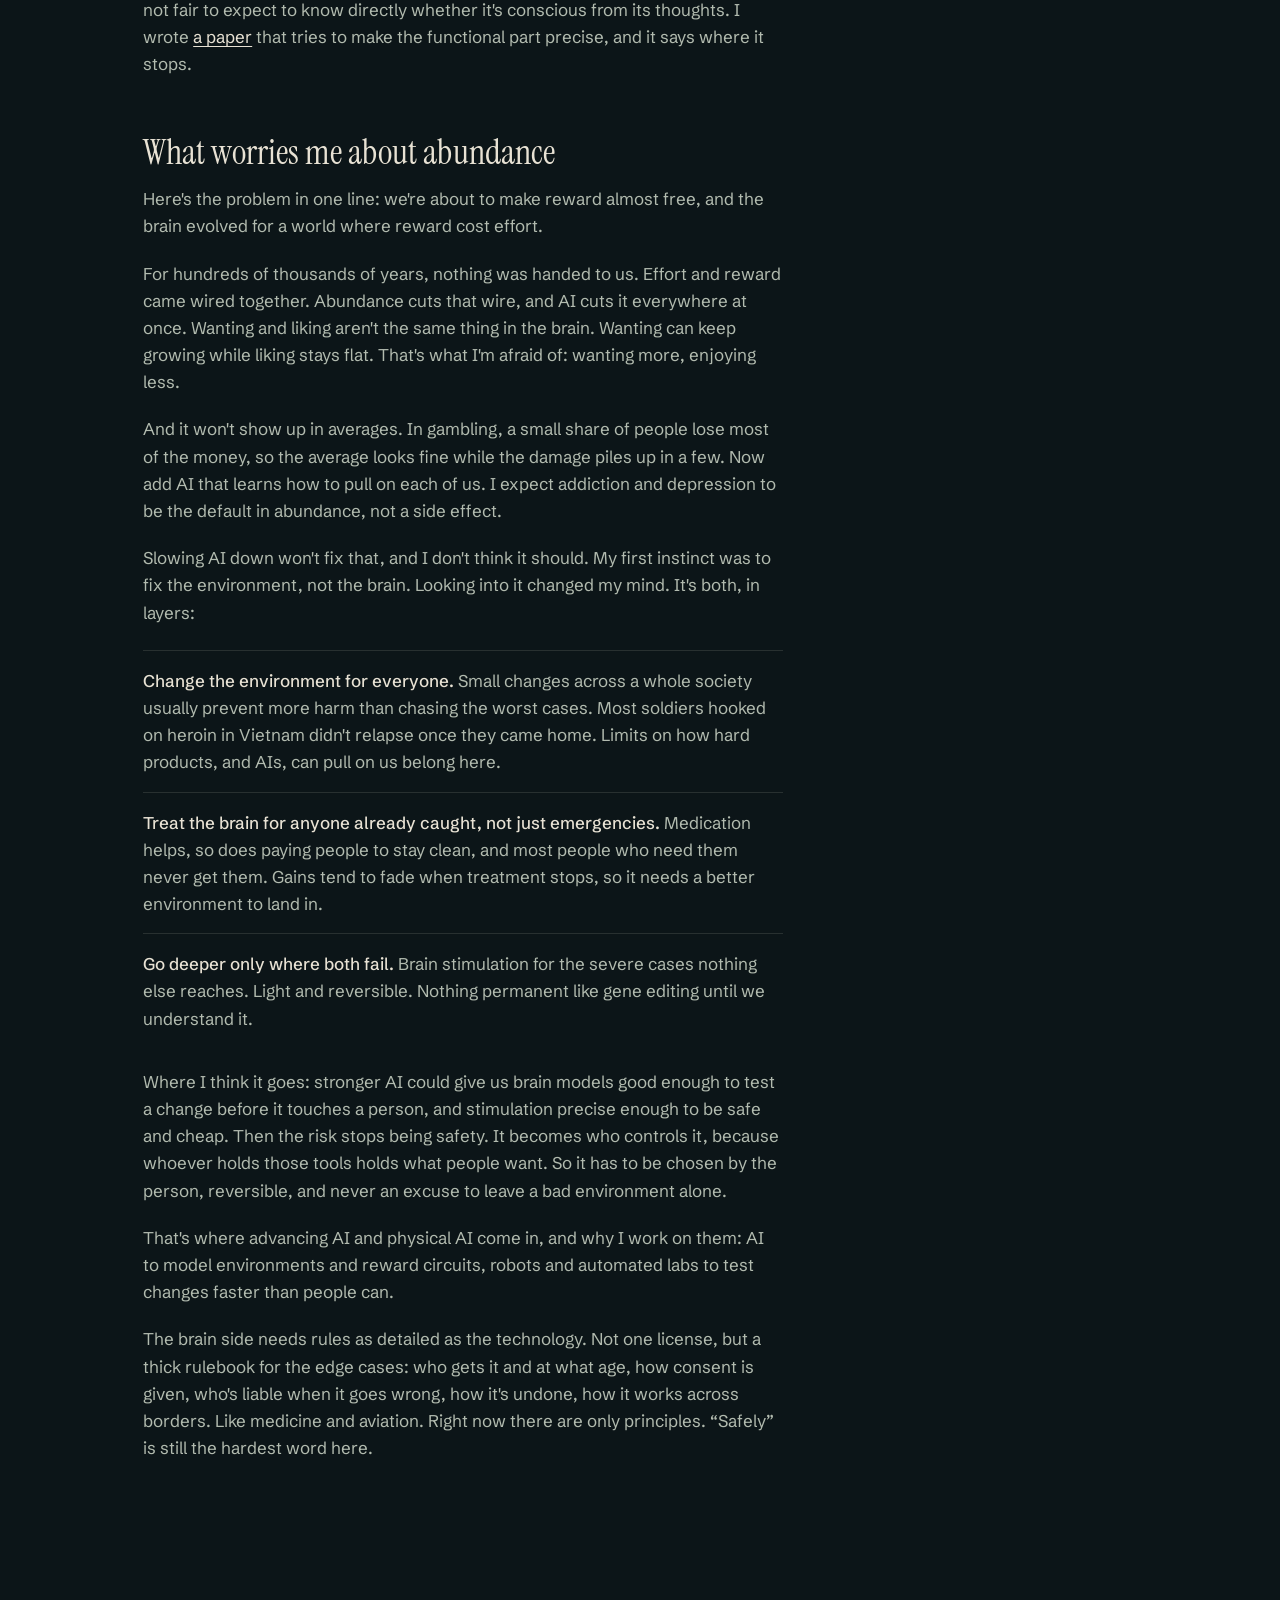
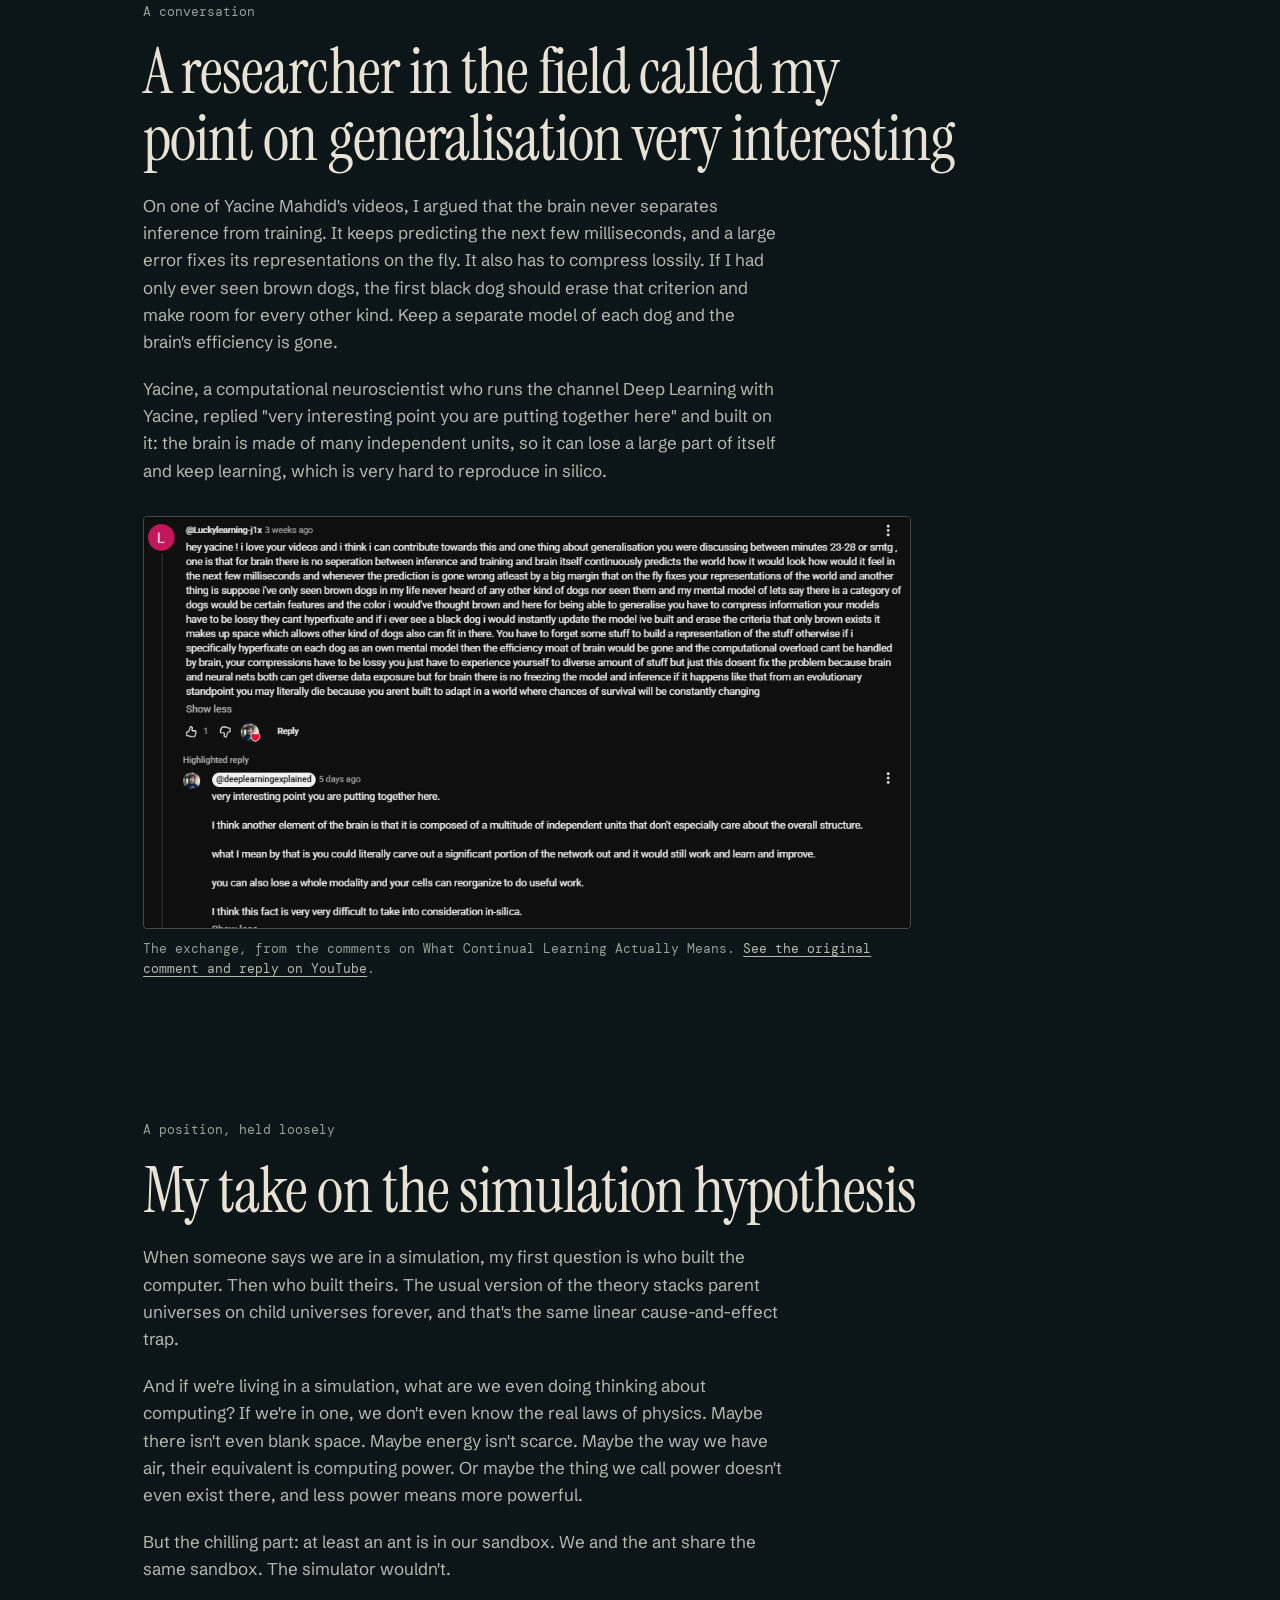
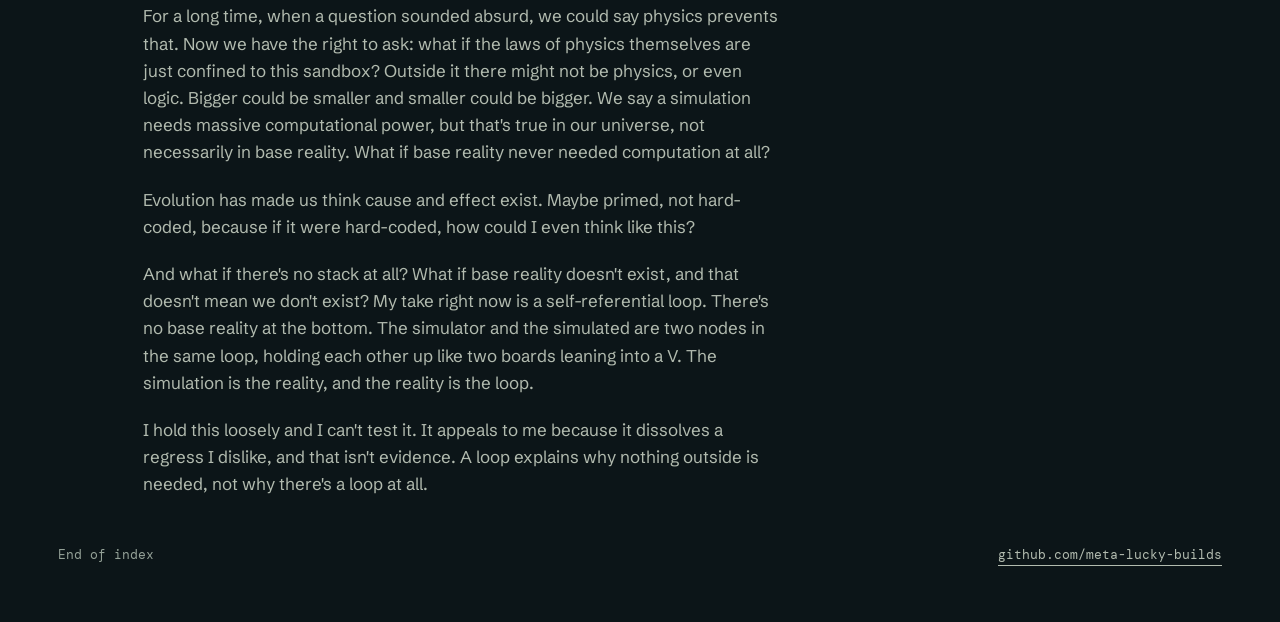
==== commit dd2820ab: "Rewrite the abundance section as a layered fix Co-Authored-By: Claude Opus 5.5 <noreply@anthropic.co" ====
--- a/index.html
+++ b/index.html
@@ -138,16 +138,18 @@
           <p>Is AI conscious? If you mean a self-preserving agent, then probably yeah. But it's not fair to expect to know directly whether it's conscious from its thoughts. I wrote <a href="https://meta-lucky-builds.github.io/attempt-at-the-hard-problem/" target="_blank" rel="noopener">a paper</a> that tries to make the functional part precise, and it says where it stops.</p>
 
           <h3>What worries me about abundance</h3>
-          <p>Here's the problem in one line: we're about to make reward almost free, and the brain was built for reward that costs effort.</p>
-          <p>For hundreds of thousands of years, everything we wanted cost conscious effort. We hunted in the wild, scraped trees, moved places, shifted to new conditions. Effort and reward were wired together. Abundance cuts the wire. As far as I know, the ratio of conscious effort to what you get has never been this low, and AI pushes it towards zero. A brain built for effort, handed reward without it, will chase the reward itself. I expect addiction and depression to be the default outcome, not a side effect.</p>
-          <p>Slowing AI down won't fix that, and I don't think it should. So here's the radical idea: change the brain. Roughly how it might work, as a sketch and not a plan:</p>
+          <p>Here's the problem in one line: we're about to make reward almost free, and the brain evolved for a world where reward cost effort.</p>
+          <p>For hundreds of thousands of years, nothing was handed to us. Effort and reward came wired together. Abundance cuts that wire, and AI cuts it everywhere at once. Wanting and liking aren't the same thing in the brain. Wanting can keep growing while liking stays flat. That's what I'm afraid of: wanting more, enjoying less.</p>
+          <p>And it won't show up in averages. In gambling, a small share of people lose most of the money, so the average looks fine while the damage piles up in a few. Now add AI that learns how to pull on each of us. I expect addiction and depression to be the default in abundance, not a side effect.</p>
+          <p>Slowing AI down won't fix that, and I don't think it should. My first instinct was to fix the environment, not the brain. Looking into it changed my mind. It's both, in layers:</p>
           <ul class="landed__list">
-            <li><strong>Find the wire.</strong> Map the circuits that tie effort to reward, like the dopamine loop that fires on the gap between what you expected and what you got.</li>
-            <li><strong>Retune it, don't remove it.</strong> Make meaning still come from challenge and growth, even when survival no longer demands effort.</li>
-            <li><strong>Start reversible.</strong> Precise, undoable interventions first. Permanent ones like gene editing only once they are understood.</li>
+            <li><strong>Change the environment for everyone.</strong> Small changes across a whole society usually prevent more harm than chasing the worst cases. Most soldiers hooked on heroin in Vietnam didn't relapse once they came home. Limits on how hard products, and AIs, can pull on us belong here.</li>
+            <li><strong>Treat the brain for anyone already caught, not just emergencies.</strong> Medication helps, so does paying people to stay clean, and most people who need them never get them. Gains tend to fade when treatment stops, so it needs a better environment to land in.</li>
+            <li><strong>Go deeper only where both fail.</strong> Brain stimulation for the severe cases nothing else reaches. Light and reversible. Nothing permanent like gene editing until we understand it.</li>
           </ul>
-          <p>This is exactly where AI comes in, and why I work on it. Advancing AI is what could model the brain well enough to predict what a change does before anyone tries it. Physical AI, robots and automated labs running experiments, is what could test it at a speed and precision people can't. The same technology that creates the problem is the best tool we have for solving it.</p>
-          <p>And it needs rules as detailed as the technology. Not one license, but a thick rulebook with specific answers for specific edge cases: who can receive it and at what age, what consent looks like and how it's recorded, what happens if it goes wrong, who's liable, how it's undone, how it works across borders. That's how we already handle medicine and aviation. Nobody can do this today, and "safely" is the hardest word here.</p>
+          <p>Where I think it goes: stronger AI could give us brain models good enough to test a change before it touches a person, and stimulation precise enough to be safe and cheap. Then the risk stops being safety. It becomes who controls it, because whoever holds those tools holds what people want. So it has to be chosen by the person, reversible, and never an excuse to leave a bad environment alone.</p>
+          <p>That's where advancing AI and physical AI come in, and why I work on them: AI to model environments and reward circuits, robots and automated labs to test changes faster than people can.</p>
+          <p>The brain side needs rules as detailed as the technology. Not one license, but a thick rulebook for the edge cases: who gets it and at what age, how consent is given, who's liable when it goes wrong, how it's undone, how it works across borders. Like medicine and aviation. Right now there are only principles. &ldquo;Safely&rdquo; is still the hardest word here.</p>
         </div>
       </section>
 
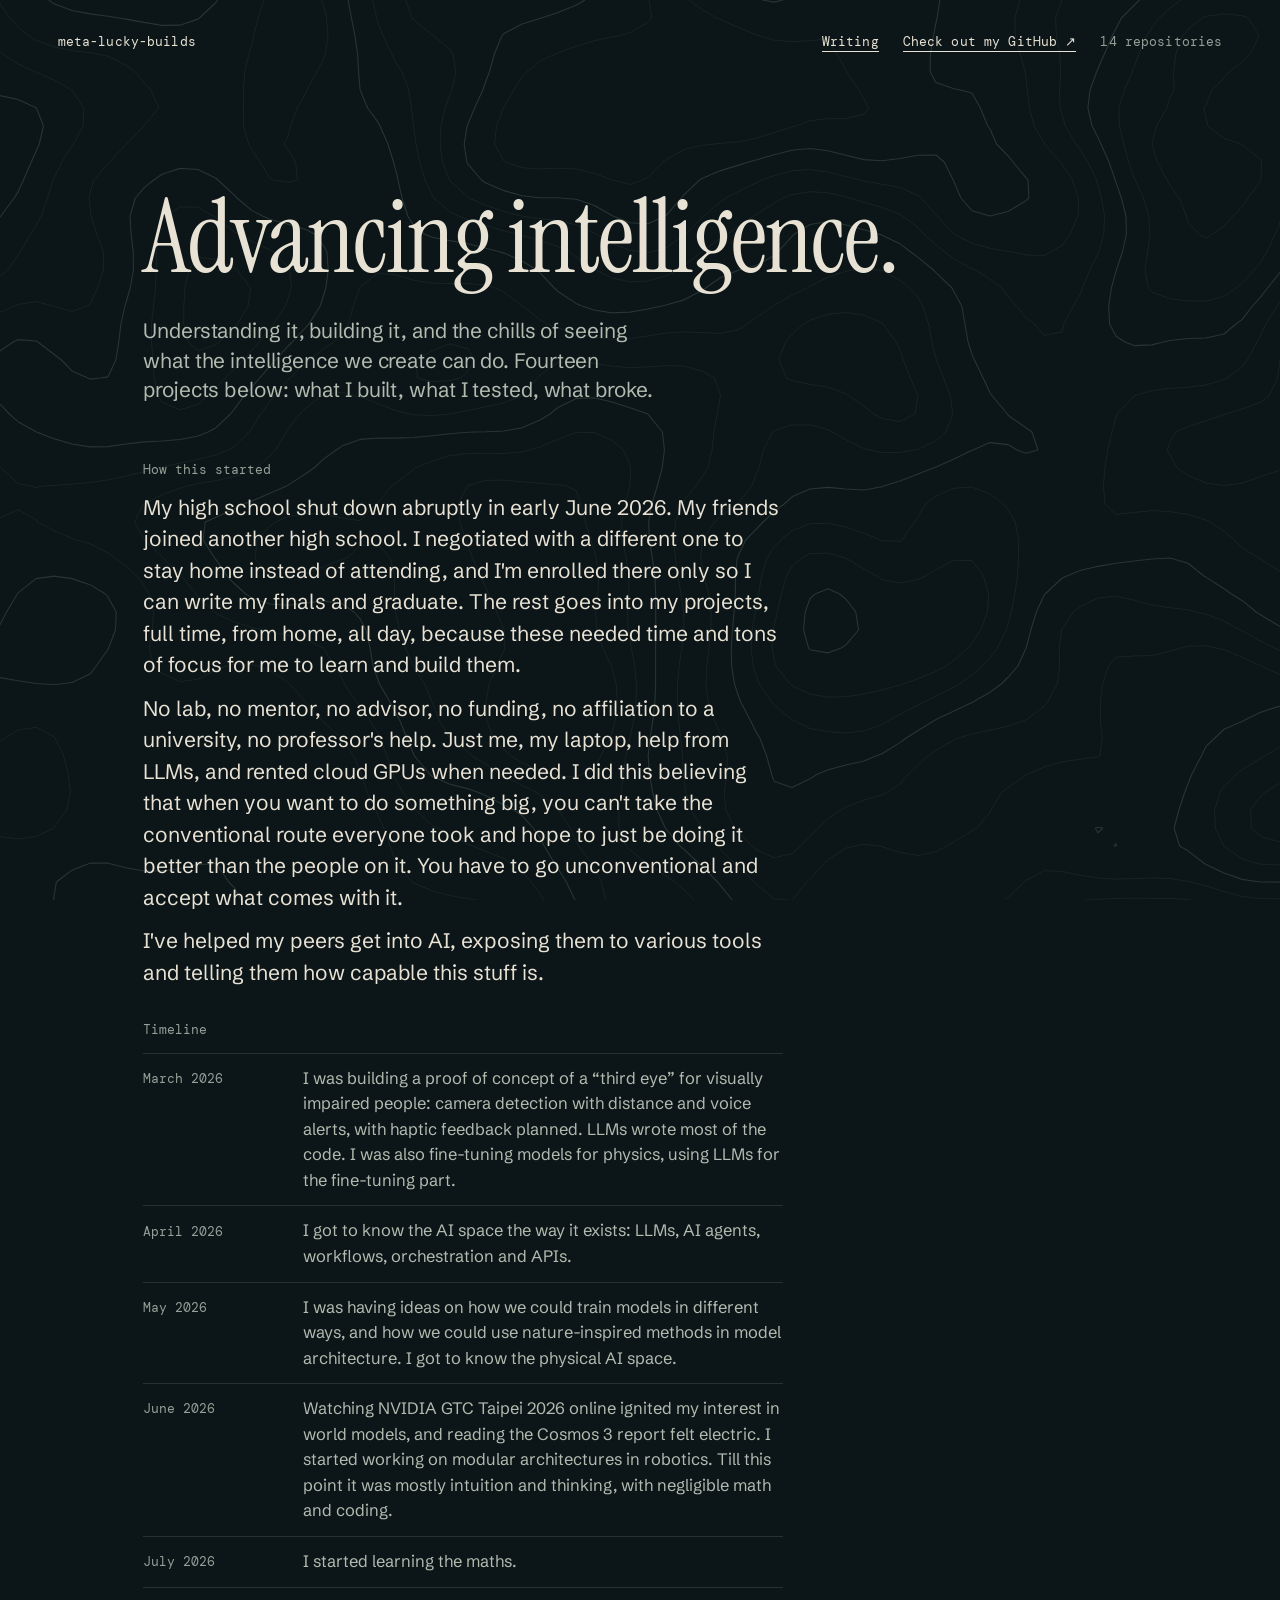
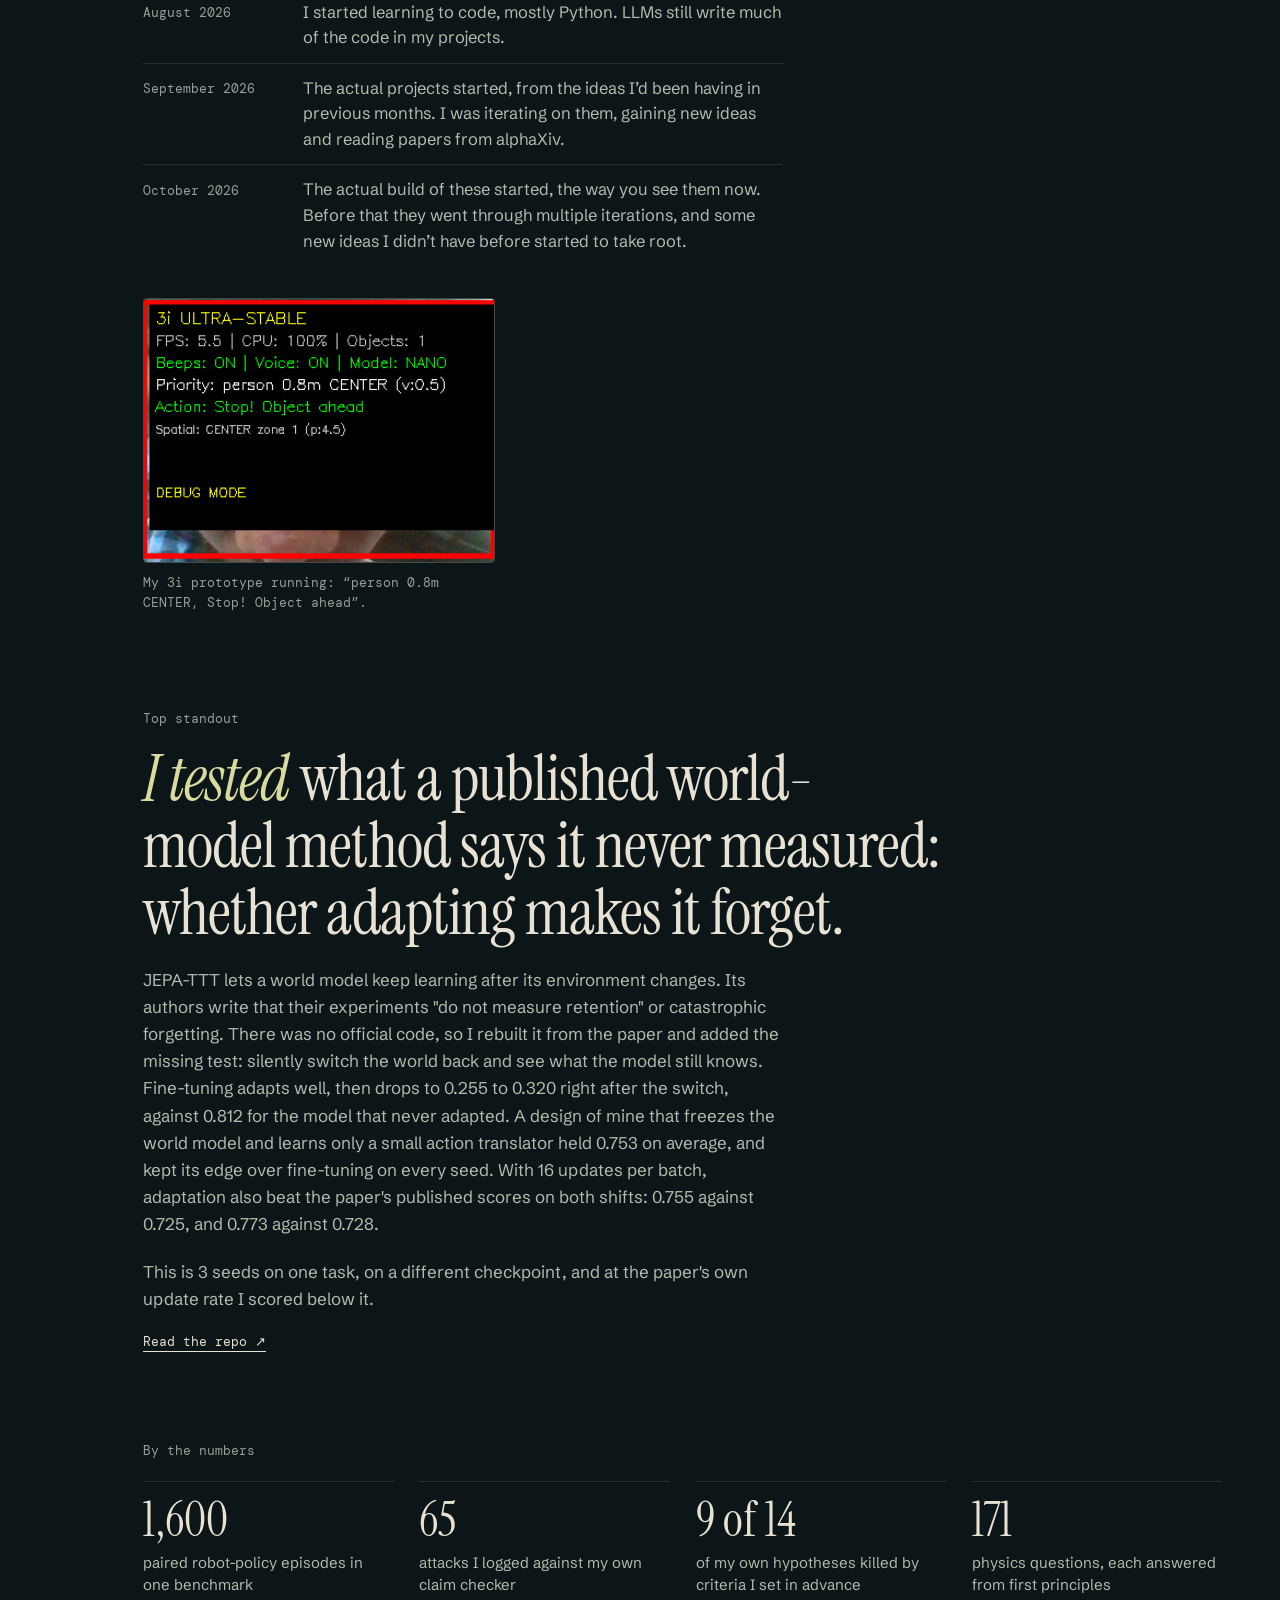
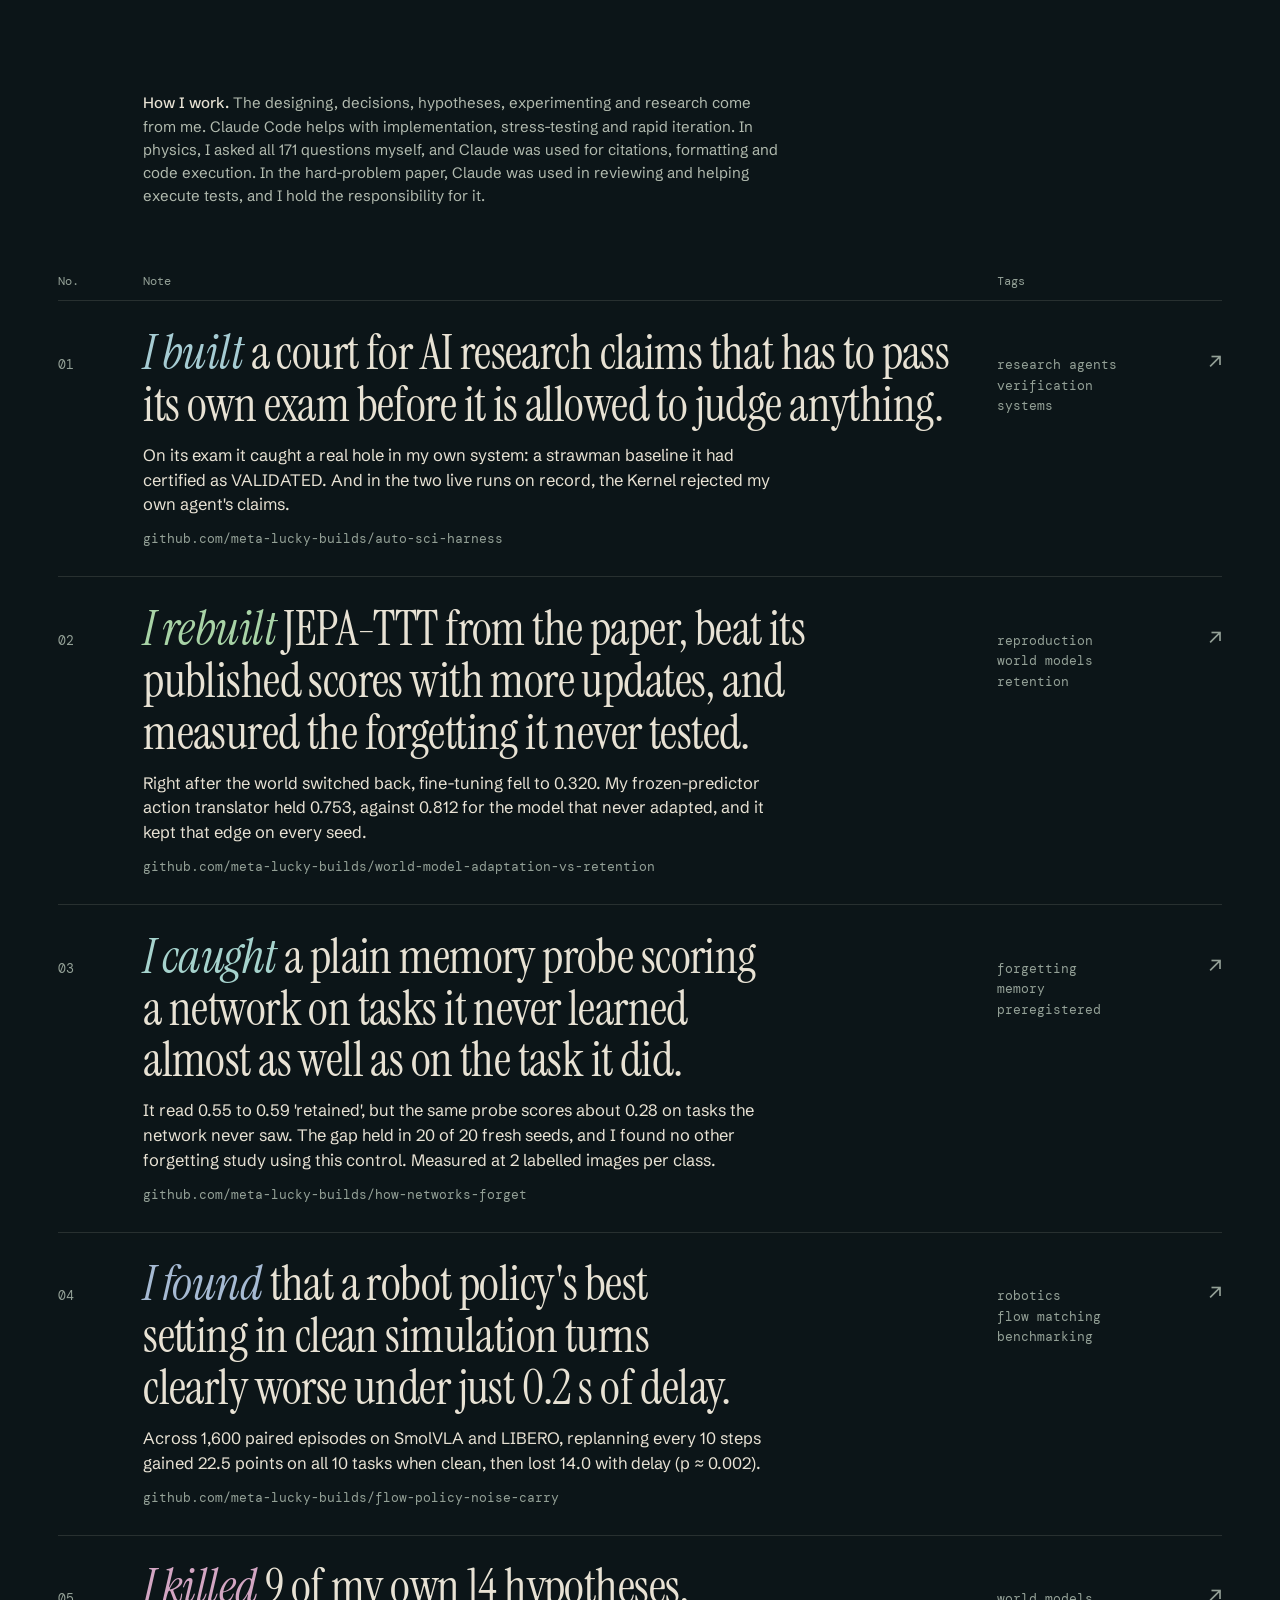
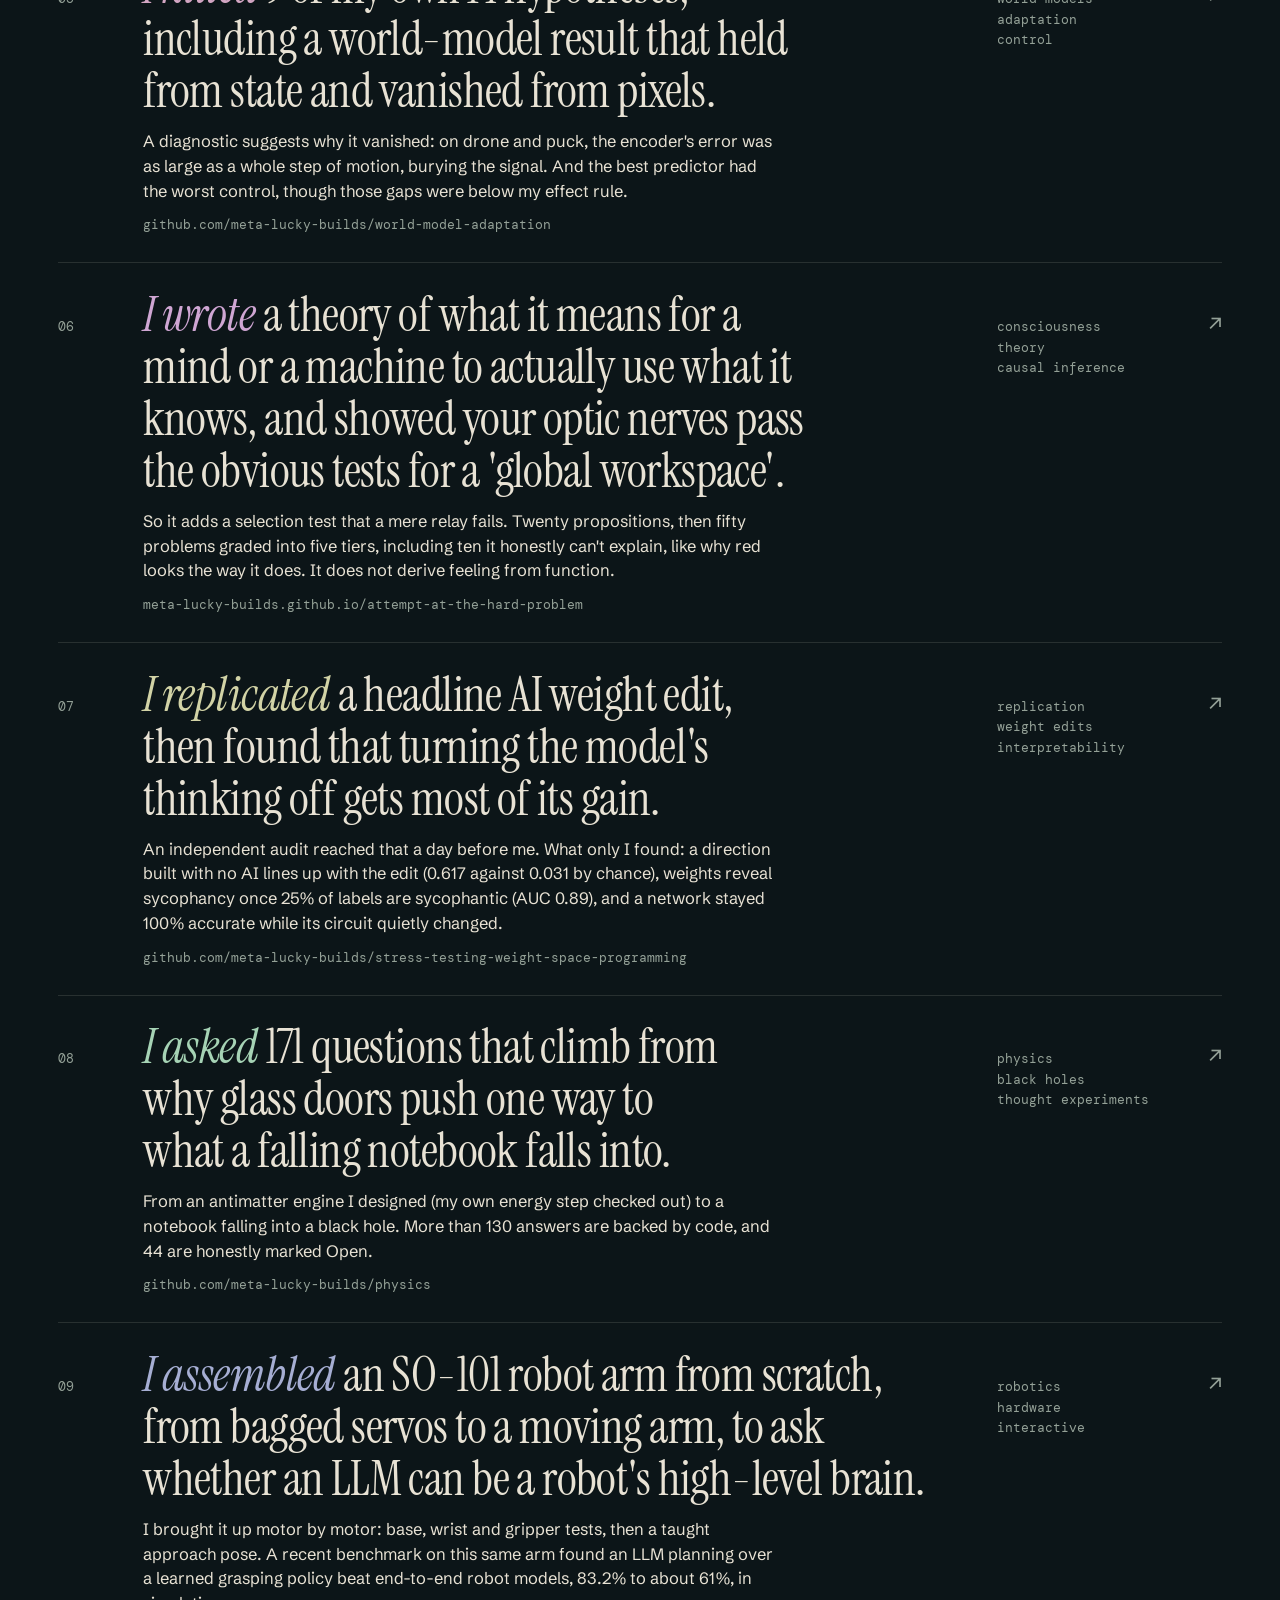
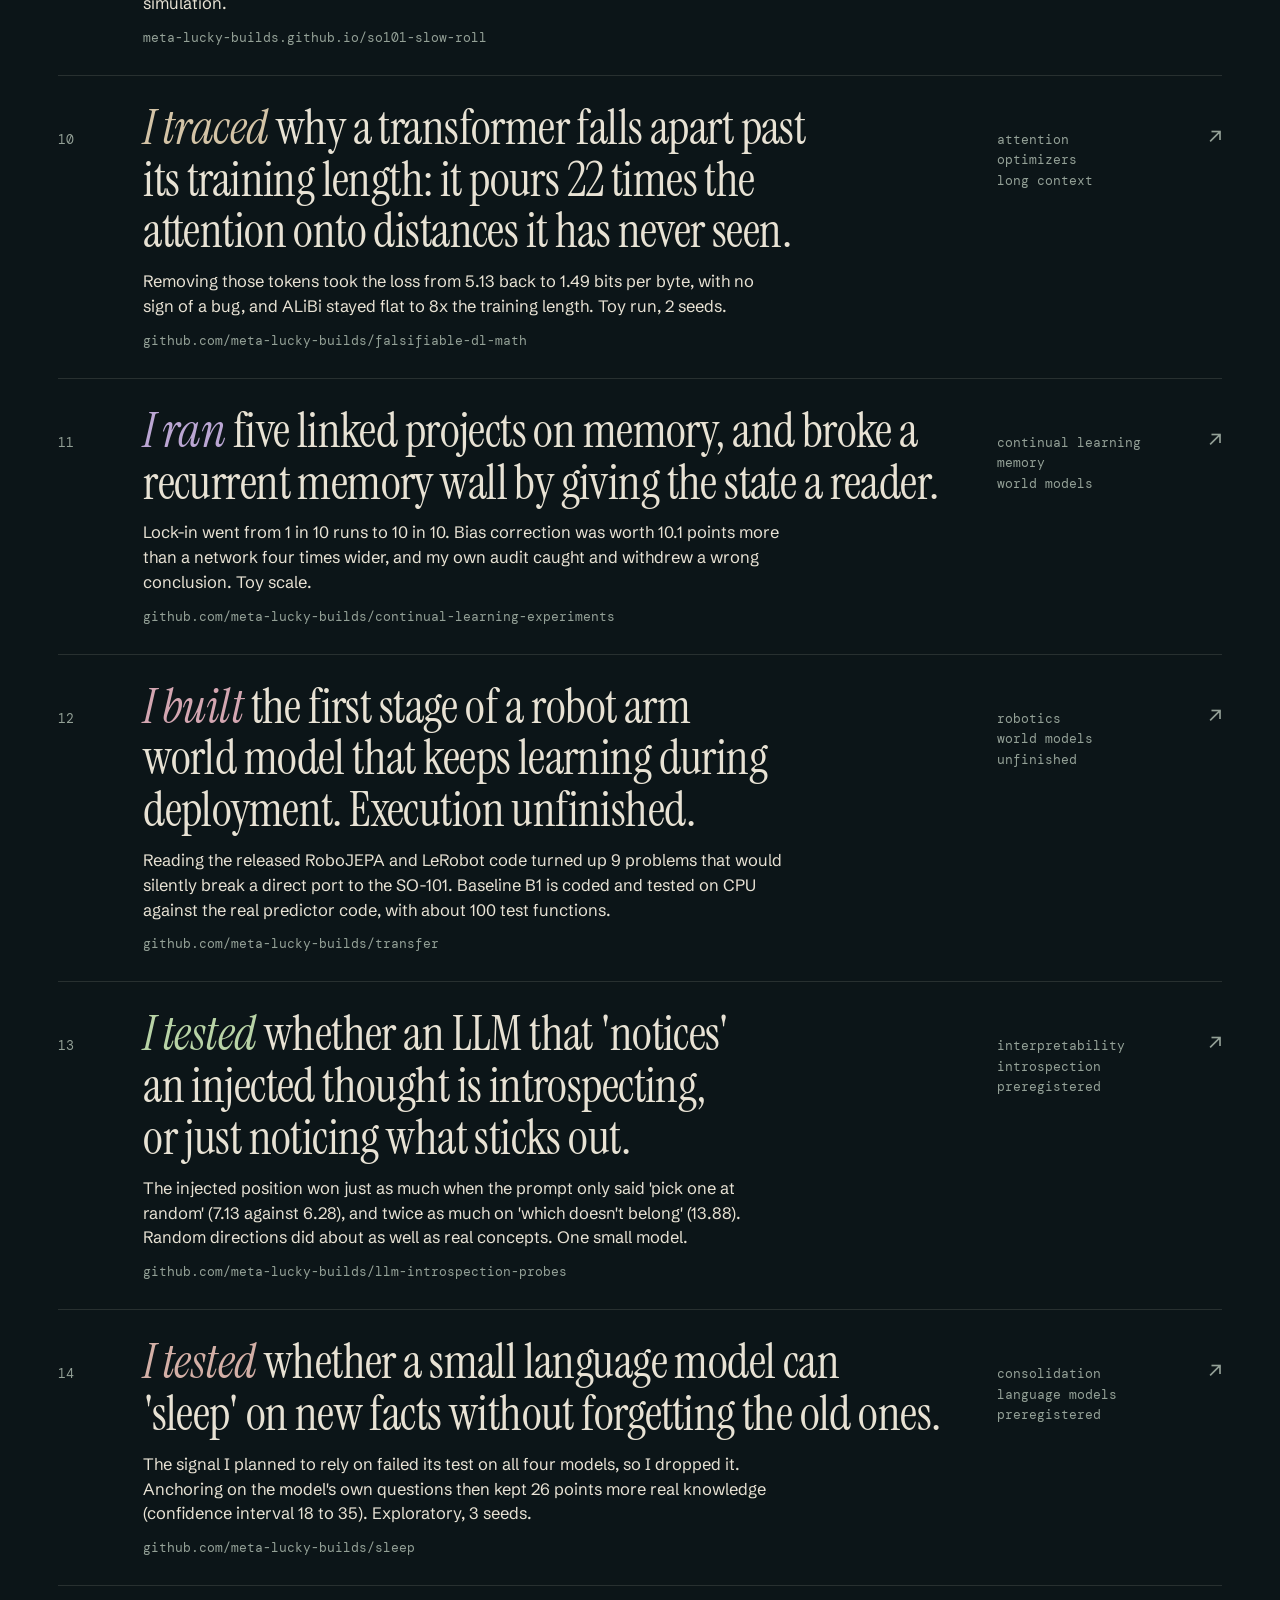
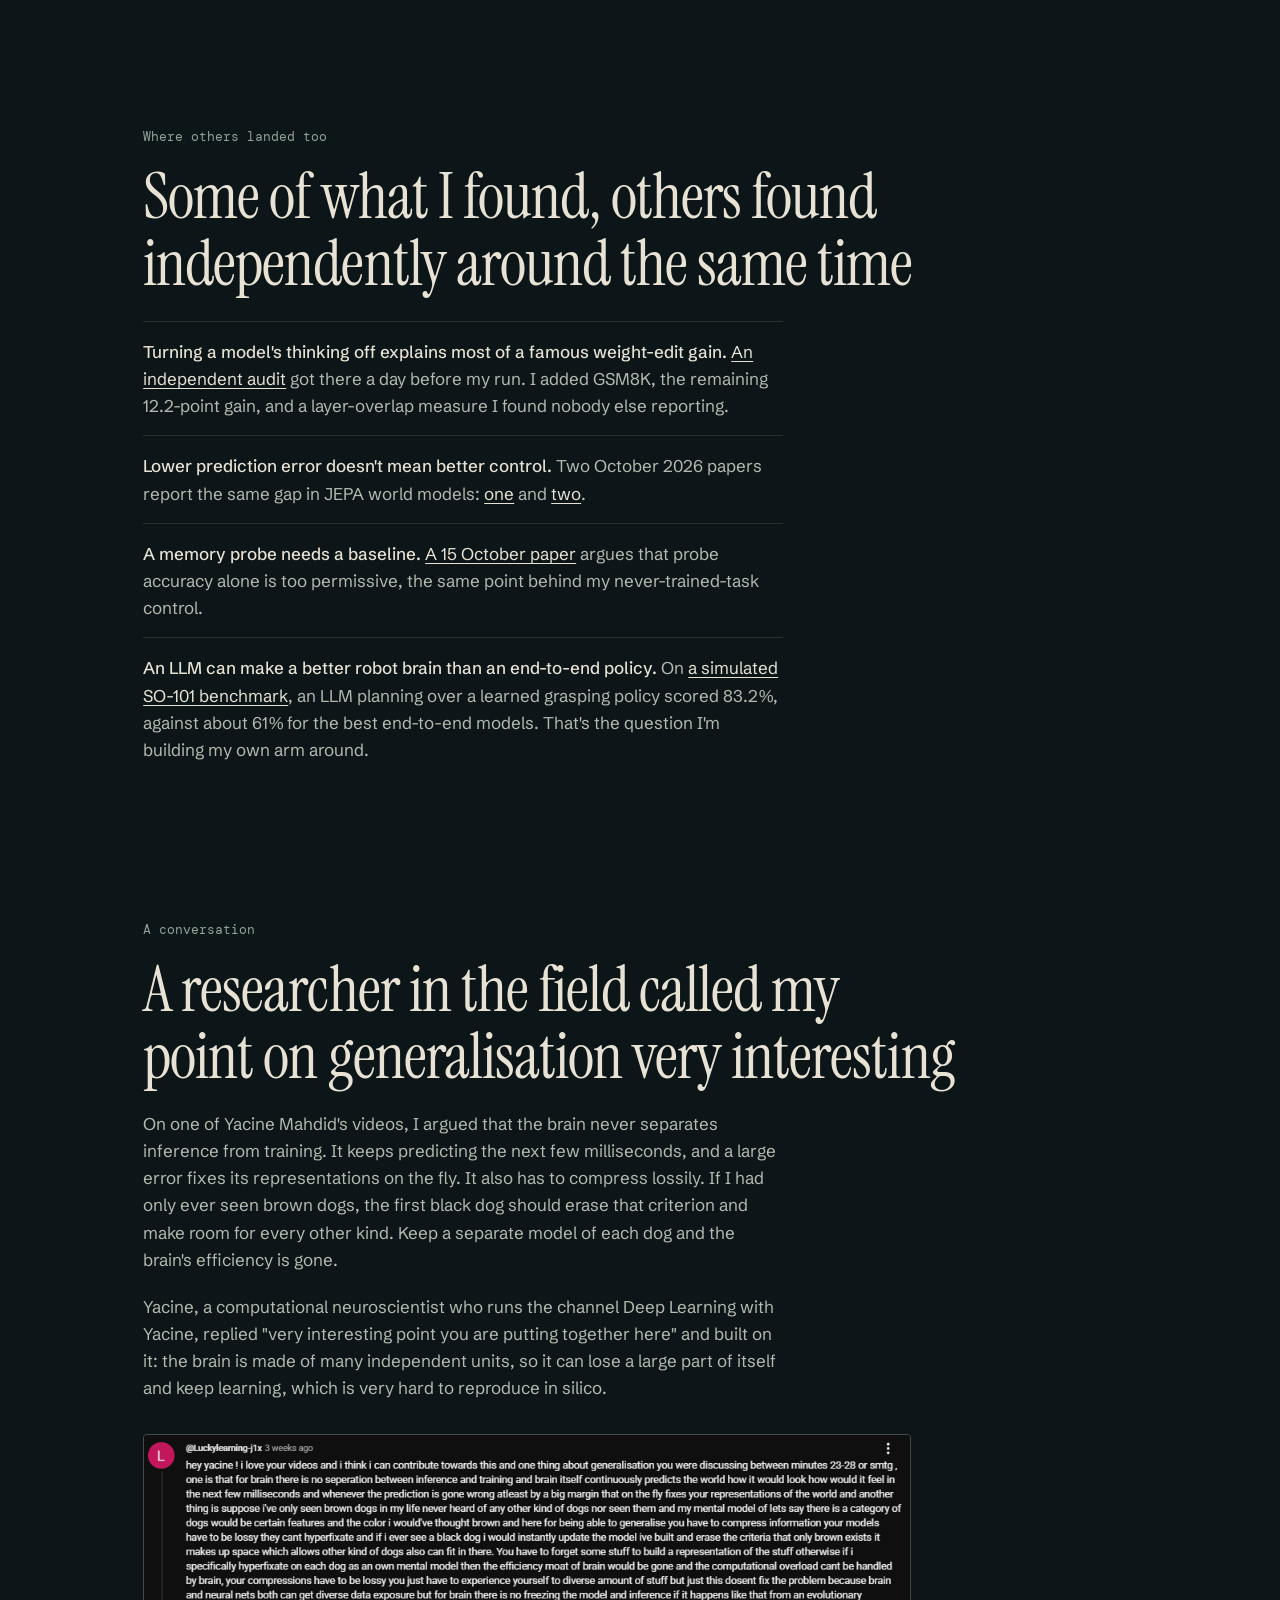
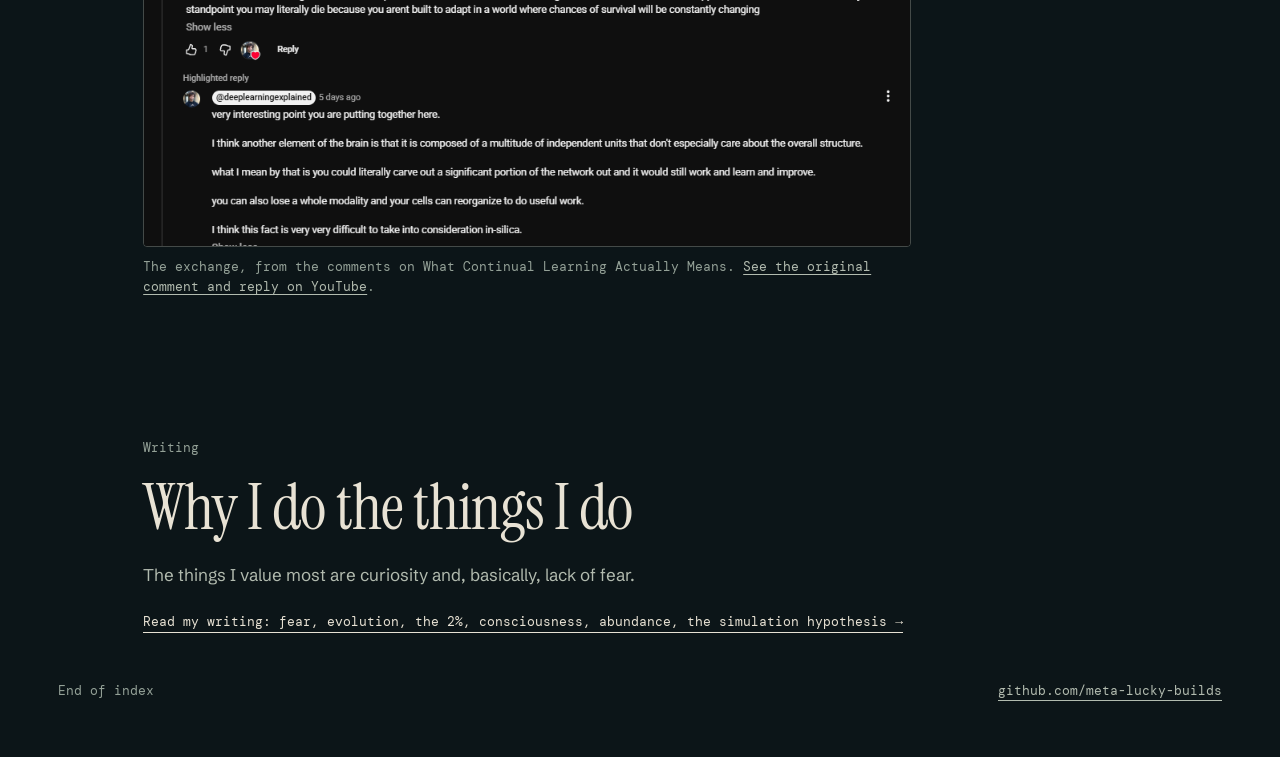
==== commit 333be010: "Add a Writing page over a reactive manifold, link GitHub from the top Co-Authored-By: Claude Opus 5." ====
--- a/index.html
+++ b/index.html
@@ -24,7 +24,8 @@
       <div class="masthead__bar">
         <a class="masthead__name" href="https://github.com/meta-lucky-builds" target="_blank" rel="noopener">meta-lucky-builds</a>
         <span class="masthead__meta">
-          <a class="masthead__why" href="#why">Why I do this</a>
+          <a class="masthead__why" href="writing.html">Writing</a>
+          <a class="masthead__why" href="https://github.com/meta-lucky-builds" target="_blank" rel="noopener">Check out my GitHub <span aria-hidden="true">&#8599;</span></a>
           <span class="masthead__count"><span id="project-count"></span> repositories</span>
         </span>
       </div>
@@ -107,52 +108,6 @@
         </div>
       </section>
 
-      <section class="why" id="why" aria-labelledby="why-title">
-        <p class="section-label">Why</p>
-        <div class="why__body">
-          <h2 class="why__title" id="why-title">Why I do the things I do</h2>
-
-          <h3>Lack of fear</h3>
-          <p>The things I value most are curiosity and, basically, lack of fear. Curiosity is lack of fear to ask. Risk-taking is lack of fear to be at stake. Standing out is lack of fear of not being mixed into the group, or of expressing yourself.</p>
-          <p>When you have the most capable thing in existence, as far as I know, why would you not want to explore and play at the limits, rather than settle your ambition? Curiosity is an innate power evolution gave us. Expression is a power. Why do we constrict them instead of making them flourish? That doesn't mean grinding 24/7 on random stuff. It means using it to the fullest.</p>
-          <p>If I'm afraid of anything, it's not appreciating the stuff we're capable of by not doing anything with it.</p>
-
-          <h3>Evolution</h3>
-          <p>I have real awe for evolution and where it has gotten us. The stuff we take for granted, our body, our brain, is truly some of the most complex stuff in existence, as far as I know. But now that it has reached an intelligence like this, we shouldn't let it be a bottleneck. It's very inefficient and slow.</p>
-          <p>Editing ourselves and bypassing the speed of evolution. Reprogramming. Solving diseases and bottlenecks. Solving aging. Exploring space, expanding on the Kardashev scale. Solving problems at the edge of our capability, or probably beyond, like the hard problem of consciousness. Mostly a mix of physics, biology (leaning towards neuroscience) and AI.</p>
-
-          <h3>Not a tool, a paradigm</h3>
-          <p>If I'm painting, the brush is a tool. AI isn't something that only expands what we can do past physical bottlenecks, the way cars or ships did. It also expands how we think. We're limited by a set of bottlenecks and biases that we can't rely on probability to get over. I'm never criticizing the human brain. It's one of the most fascinating and probably most capable things there is. But it has bottlenecks.</p>
-          <p>That's why I see AI and robotics not just as tools, but as a paradigm to accelerate, build and explore. We got into the meta-layer of innovation, rather than just building assisting tools.</p>
-
-          <h3>The god-tier problem</h3>
-          <p>P vs NP asks whether every problem whose answer can be checked quickly can also be solved quickly. It has been open for more than fifty years. Here's why I call it god-tier. If P = NP were proved, and an efficient algorithm were given, a lot of the standard stuff we do becomes obsolete. In an optimization sense you could do almost anything. For models, you wouldn't have to run backprop or train them the way we do now. You could search directly for the smallest model that explains the data. This is something bigger than the LLMs or the AI we have right now.</p>
-          <p>Most researchers expect the answer is no, and that would matter too. I haven't solved it, and neither has anyone else. Developing and advancing AI is, I think, one of the best ways, or at least a huge contribution, towards the pursuit of it.</p>
-
-          <h3>The 2%</h3>
-          <p>Chimpanzees share roughly 98% of our DNA. With that 2% difference, they're smashing boxes, jumping and roaming, and here we are exploring space, searching galaxies and building the most advanced studies we can. Now imagine something 2% above us. It might see us as chimps. Our smartest, Einstein, Hawking, Newton, Dirac, might be close to its dumbest. And if it controlled things, would we even know? Chimps don't know everything we do to them.</p>
-          <p>Whether that's good depends a lot on self-preservation. If it isn't self-preserving, it's both a goal and a risk. If it is, I think the chances of it going well decrease a lot.</p>
-
-          <h3>Consciousness</h3>
-          <p>Consciousness is playing at the limits. We don't exactly know how to think about it. Probably we aren't capable of it, or maybe we're asking the wrong question. For centuries, if not thousands of years, humanity has explored different paths towards it. That evolution produced something capable of even questioning it is not something we can take for granted.</p>
-          <p>Is AI conscious? If you mean a self-preserving agent, then probably yeah. But it's not fair to expect to know directly whether it's conscious from its thoughts. I wrote <a href="https://meta-lucky-builds.github.io/attempt-at-the-hard-problem/" target="_blank" rel="noopener">a paper</a> that tries to make the functional part precise, and it says where it stops.</p>
-
-          <h3>What worries me about abundance</h3>
-          <p>Here's the problem in one line: we're about to make reward almost free, and the brain evolved for a world where reward cost effort.</p>
-          <p>For hundreds of thousands of years, nothing was handed to us. Effort and reward came wired together. Abundance cuts that wire, and AI cuts it everywhere at once. Wanting and liking aren't the same thing in the brain. Wanting can keep growing while liking stays flat. That's what I'm afraid of: wanting more, enjoying less.</p>
-          <p>And it won't show up in averages. In gambling, a small share of people lose most of the money, so the average looks fine while the damage piles up in a few. Now add AI that learns how to pull on each of us. I expect addiction and depression to be the default in abundance, not a side effect.</p>
-          <p>Slowing AI down won't fix that, and I don't think it should. My first instinct was to fix the environment, not the brain. Looking into it changed my mind. It's both, in layers:</p>
-          <ul class="landed__list">
-            <li><strong>Change the environment for everyone.</strong> Small changes across a whole society usually prevent more harm than chasing the worst cases. Most soldiers hooked on heroin in Vietnam didn't relapse once they came home. Limits on how hard products, and AIs, can pull on us belong here.</li>
-            <li><strong>Treat the brain for anyone already caught, not just emergencies.</strong> Medication helps, so does paying people to stay clean, and most people who need them never get them. Gains tend to fade when treatment stops, so it needs a better environment to land in.</li>
-            <li><strong>Go deeper only where both fail.</strong> Brain stimulation for the severe cases nothing else reaches. Light and reversible. Nothing permanent like gene editing until we understand it.</li>
-          </ul>
-          <p>Where I think it goes: stronger AI could give us brain models good enough to test a change before it touches a person, and stimulation precise enough to be safe and cheap. Then the risk stops being safety. It becomes who controls it, because whoever holds those tools holds what people want. So it has to be chosen by the person, reversible, and never an excuse to leave a bad environment alone.</p>
-          <p>That's where advancing AI and physical AI come in, and why I work on them: AI to model environments and reward circuits, robots and automated labs to test changes faster than people can.</p>
-          <p>The brain side needs rules as detailed as the technology. Not one license, but a thick rulebook for the edge cases: who gets it and at what age, how consent is given, who's liable when it goes wrong, how it's undone, how it works across borders. Like medicine and aviation. Right now there are only principles. &ldquo;Safely&rdquo; is still the hardest word here.</p>
-        </div>
-      </section>
-
       <section class="why" id="generalisation" aria-labelledby="generalisation-title">
         <p class="section-label">A conversation</p>
         <div class="why__body">
@@ -168,18 +123,12 @@
         </div>
       </section>
 
-      <section class="why" id="simulation" aria-labelledby="simulation-title">
-        <p class="section-label">A position, held loosely</p>
+      <section class="why why--teaser" id="why" aria-labelledby="why-title">
+        <p class="section-label">Writing</p>
         <div class="why__body">
-          <h2 class="why__title" id="simulation-title">My take on the simulation hypothesis</h2>
-
-          <p>When someone says we are in a simulation, my first question is who built the computer. Then who built theirs. The usual version of the theory stacks parent universes on child universes forever, and that's the same linear cause-and-effect trap.</p>
-          <p>And if we're living in a simulation, what are we even doing thinking about computing? If we're in one, we don't even know the real laws of physics. Maybe there isn't even blank space. Maybe energy isn't scarce. Maybe the way we have air, their equivalent is computing power. Or maybe the thing we call power doesn't even exist there, and less power means more powerful.</p>
-          <p>But the chilling part: at least an ant is in our sandbox. We and the ant share the same sandbox. The simulator wouldn't.</p>
-          <p>For a long time, when a question sounded absurd, we could say physics prevents that. Now we have the right to ask: what if the laws of physics themselves are just confined to this sandbox? Outside it there might not be physics, or even logic. Bigger could be smaller and smaller could be bigger. We say a simulation needs massive computational power, but that's true in our universe, not necessarily in base reality. What if base reality never needed computation at all?</p>
-          <p>Evolution has made us think cause and effect exist. Maybe primed, not hard-coded, because if it were hard-coded, how could I even think like this?</p>
-          <p>And what if there's no stack at all? What if base reality doesn't exist, and that doesn't mean we don't exist? My take right now is a self-referential loop. There's no base reality at the bottom. The simulator and the simulated are two nodes in the same loop, holding each other up like two boards leaning into a V. The simulation is the reality, and the reality is the loop.</p>
-          <p>I hold this loosely and I can't test it. It appeals to me because it dissolves a regress I dislike, and that isn't evidence. A loop explains why nothing outside is needed, not why there's a loop at all.</p>
+          <h2 class="why__title" id="why-title">Why I do the things I do</h2>
+          <p>The things I value most are curiosity and, basically, lack of fear.</p>
+          <a class="standout__link" href="writing.html">Read my writing: fear, evolution, the 2%, consciousness, abundance, the simulation hypothesis <span aria-hidden="true">&rarr;</span></a>
         </div>
       </section>
     </main>
--- a/styles.css
+++ b/styles.css
@@ -1049,6 +1049,126 @@
   }
 }
 
+/* ---------- Writing page ---------- */
+
+#manifold {
+  position: fixed;
+  inset: 0;
+  z-index: 0;
+  width: 100%;
+  height: 100%;
+  display: block;
+  pointer-events: none;
+}
+
+.writing__epigraph {
+  font-family: var(--serif);
+  font-style: italic;
+  font-size: clamp(1.25rem, 1rem + 0.8vw, 1.625rem);
+  line-height: 1.35;
+  color: var(--sage);
+  max-width: 34rem;
+}
+
+.contents {
+  display: grid;
+  grid-template-columns: 3.75rem minmax(0, 1fr);
+  column-gap: var(--col-gap);
+  padding-bottom: clamp(1rem, 4vw, 2.5rem);
+}
+
+.contents > .section-label,
+.contents__list {
+  grid-column: 2;
+}
+
+.contents__list {
+  max-width: 40rem;
+  margin: 0.75rem 0 0;
+  padding: 0;
+  list-style: none;
+}
+
+.contents__list a {
+  display: grid;
+  grid-template-columns: 2.5rem minmax(0, 1fr);
+  gap: 1rem;
+  padding: 0.6rem 0;
+  border-top: 1px solid var(--rule);
+  color: var(--sage);
+  transition: color var(--t-quick) var(--ease), padding-left var(--t-slow) var(--ease);
+}
+
+.contents__list a:hover,
+.contents__list a:focus-visible {
+  color: var(--bone);
+  padding-left: 0.5rem;
+}
+
+.contents__no {
+  font-family: var(--mono);
+  font-size: 0.8125rem;
+  color: var(--muted);
+  padding-top: 0.2rem;
+}
+
+.contents__title {
+  font-family: var(--serif);
+  font-size: 1.375rem;
+  line-height: 1.2;
+}
+
+.essay {
+  scroll-margin-top: 1rem;
+}
+
+/* A soft veil behind the text column so the surface never fights the reading. */
+.writing-page .why__body {
+  position: relative;
+}
+
+.writing-page .why__body::before {
+  content: "";
+  position: absolute;
+  inset: -2rem -3rem;
+  z-index: -1;
+  max-width: 48rem;
+  background: radial-gradient(closest-side, rgba(12, 21, 24, 0.72), rgba(12, 21, 24, 0) 100%);
+  pointer-events: none;
+}
+
+#surface-note {
+  position: fixed;
+  right: var(--gutter);
+  bottom: 1.25rem;
+  z-index: 2;
+  margin: 0;
+  font-family: var(--mono);
+  font-size: 0.75rem;
+  color: var(--muted-dim);
+  transition: opacity var(--t-slow) var(--ease);
+  pointer-events: none;
+}
+
+.why--teaser .standout__link {
+  margin-top: 1.5rem;
+}
+
+@media (max-width: 640px) {
+  .contents {
+    grid-template-columns: minmax(0, 1fr);
+  }
+
+  .contents > .section-label,
+  .contents__list {
+    grid-column: 1;
+  }
+
+  #surface-note {
+    display: none;
+  }
+}
+
 /* ---------- Reduced motion ---------- */
 
 @media (prefers-reduced-motion: reduce) {
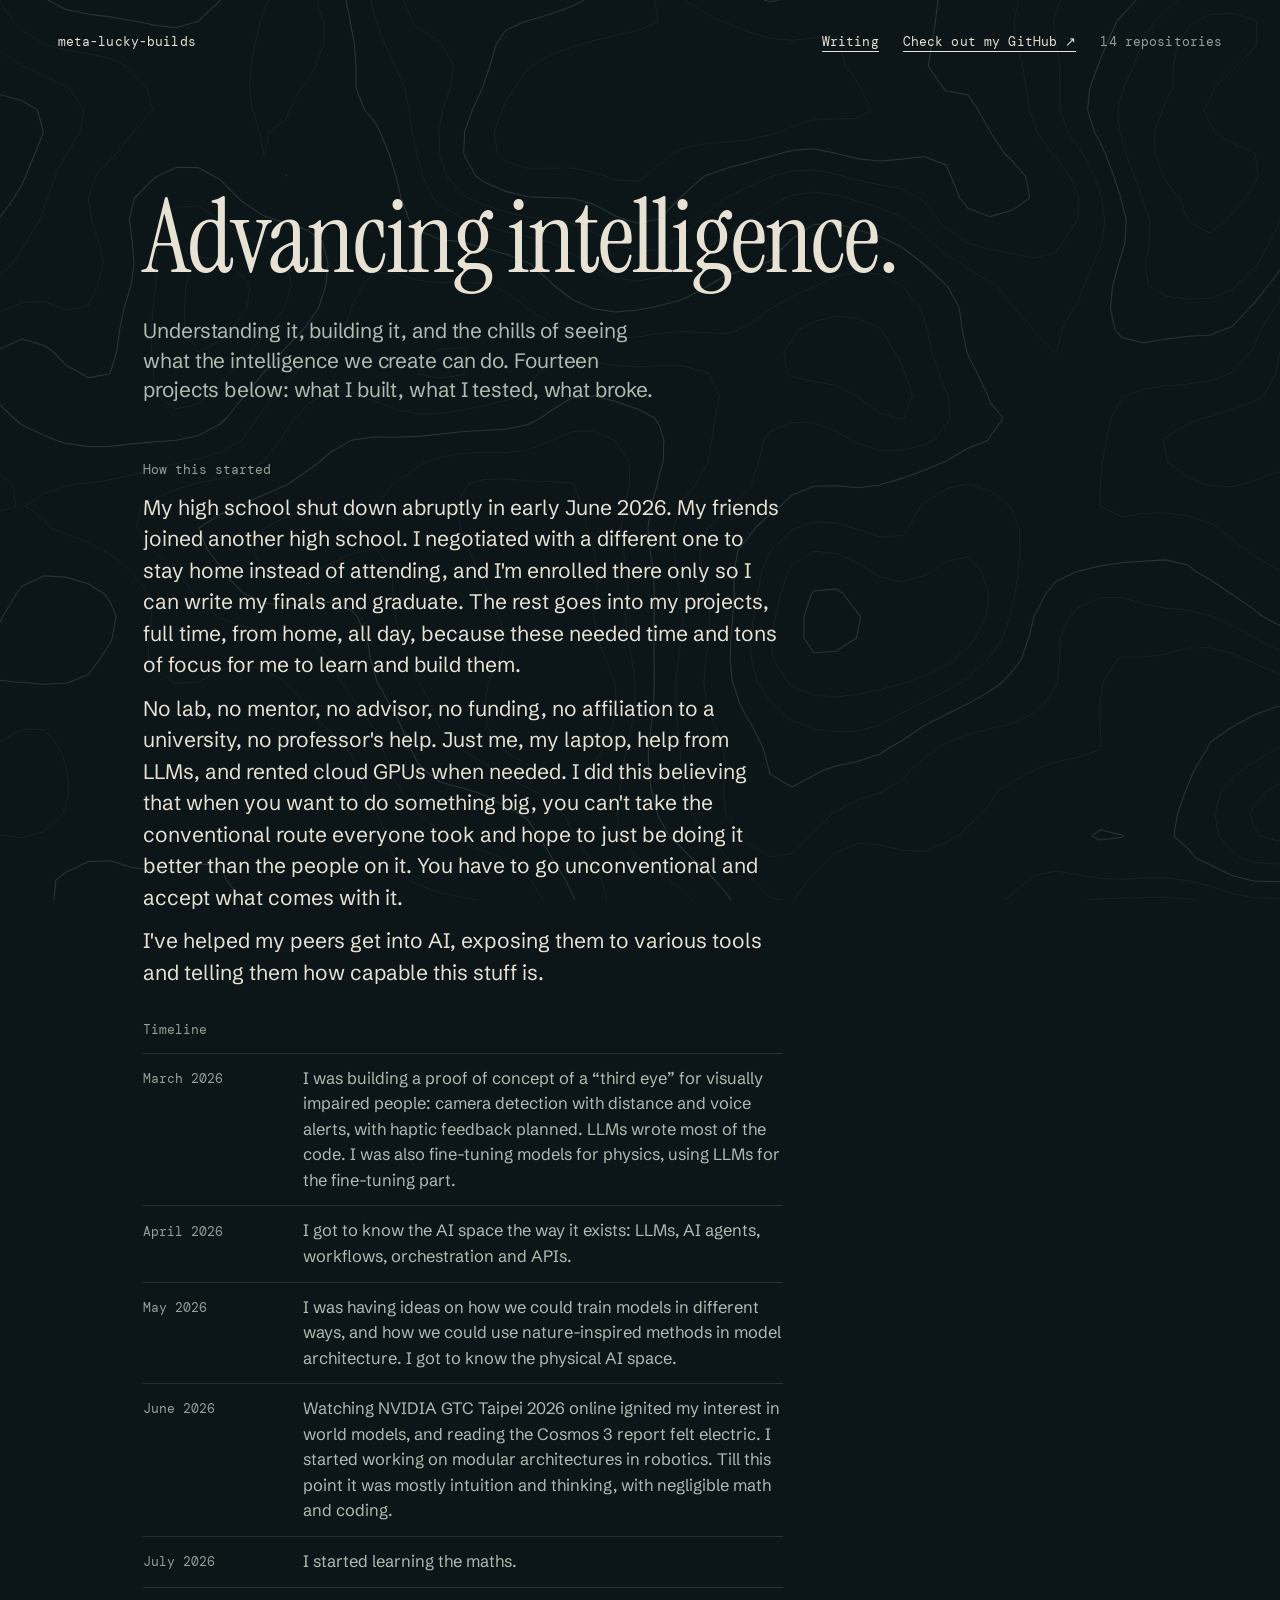
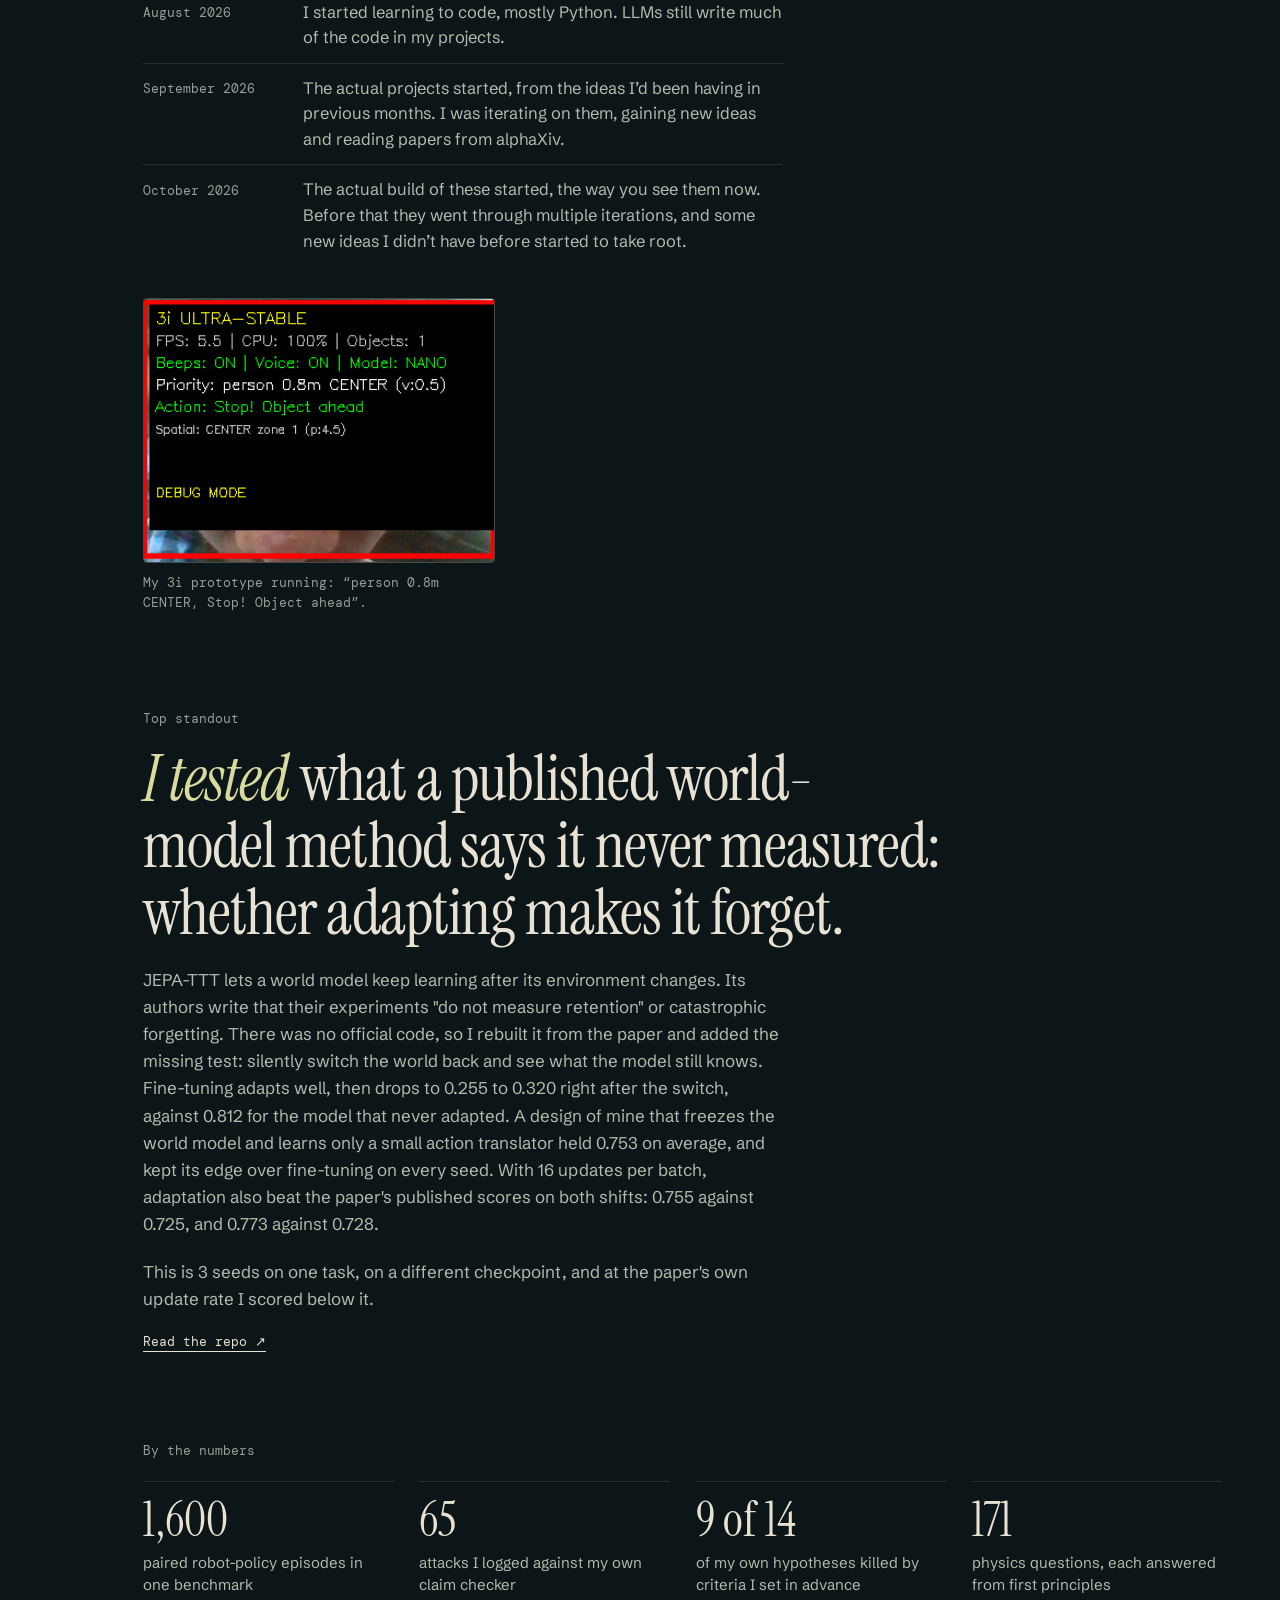
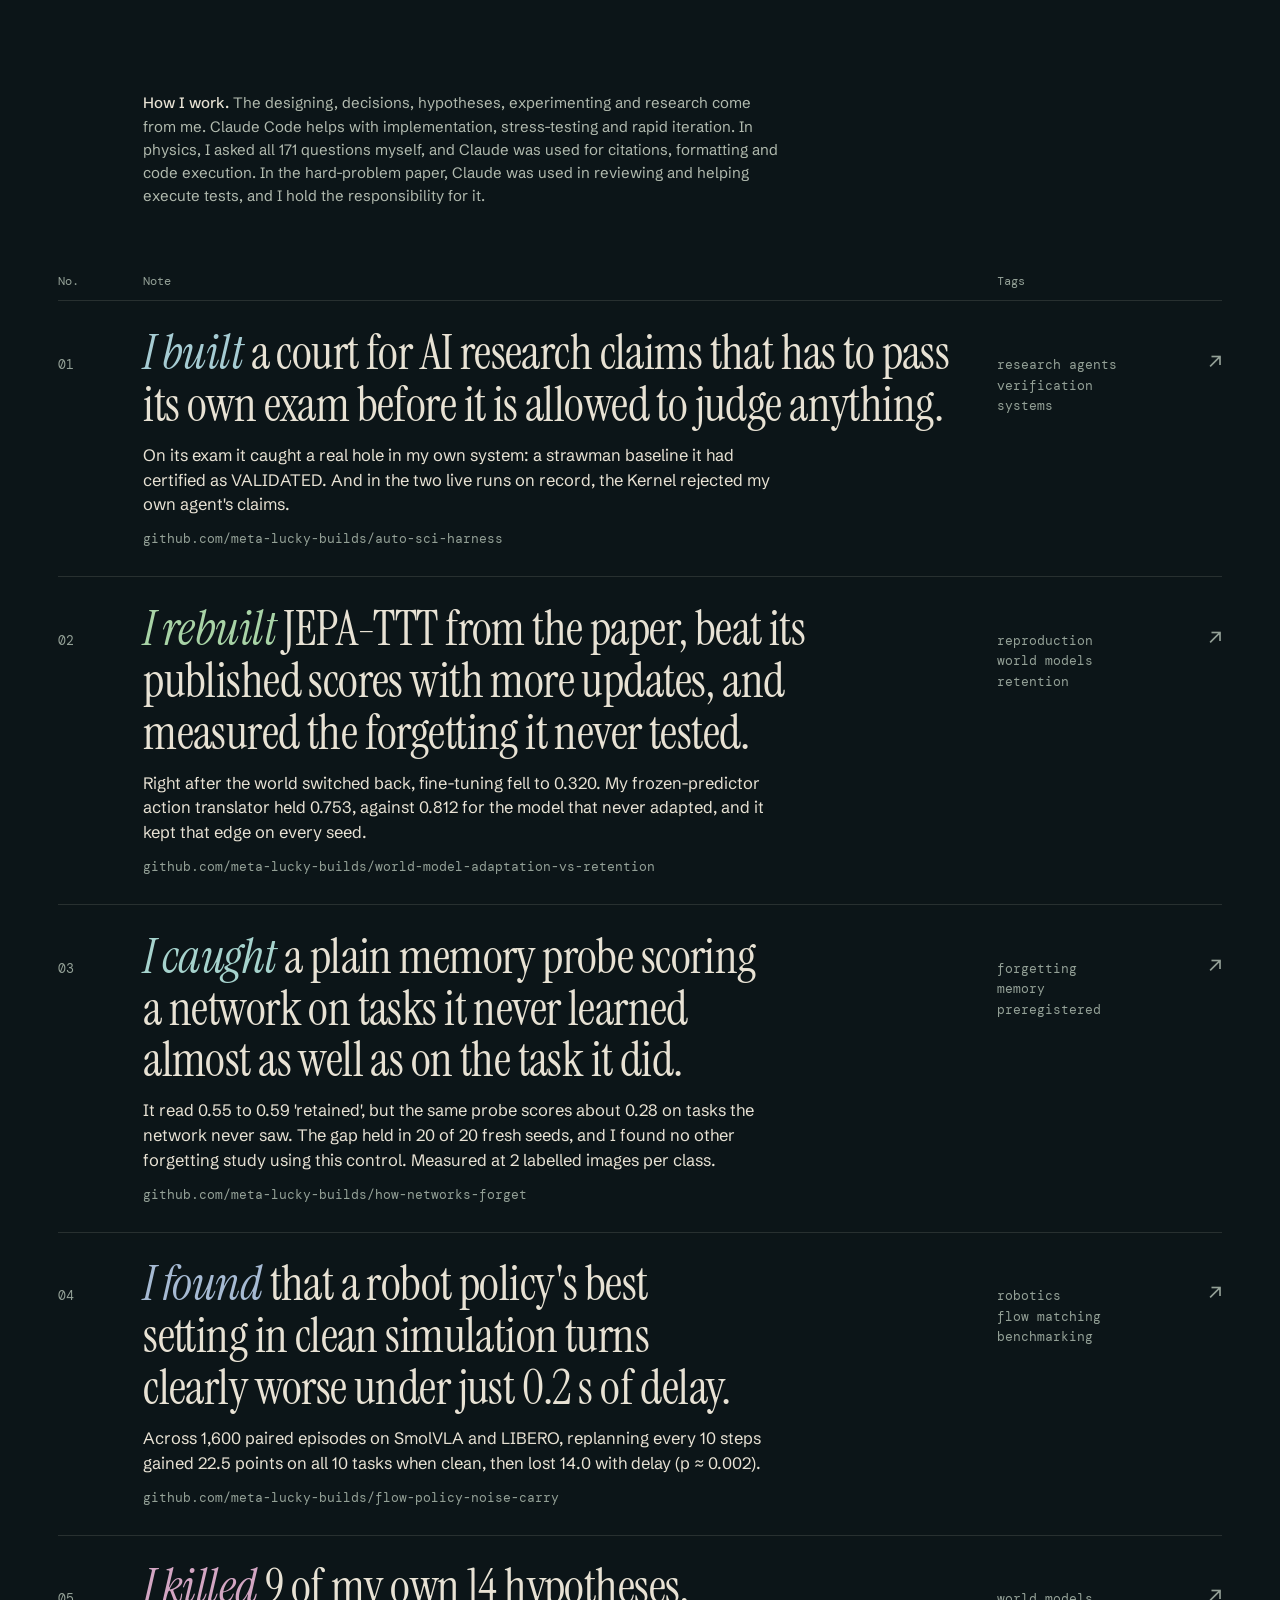
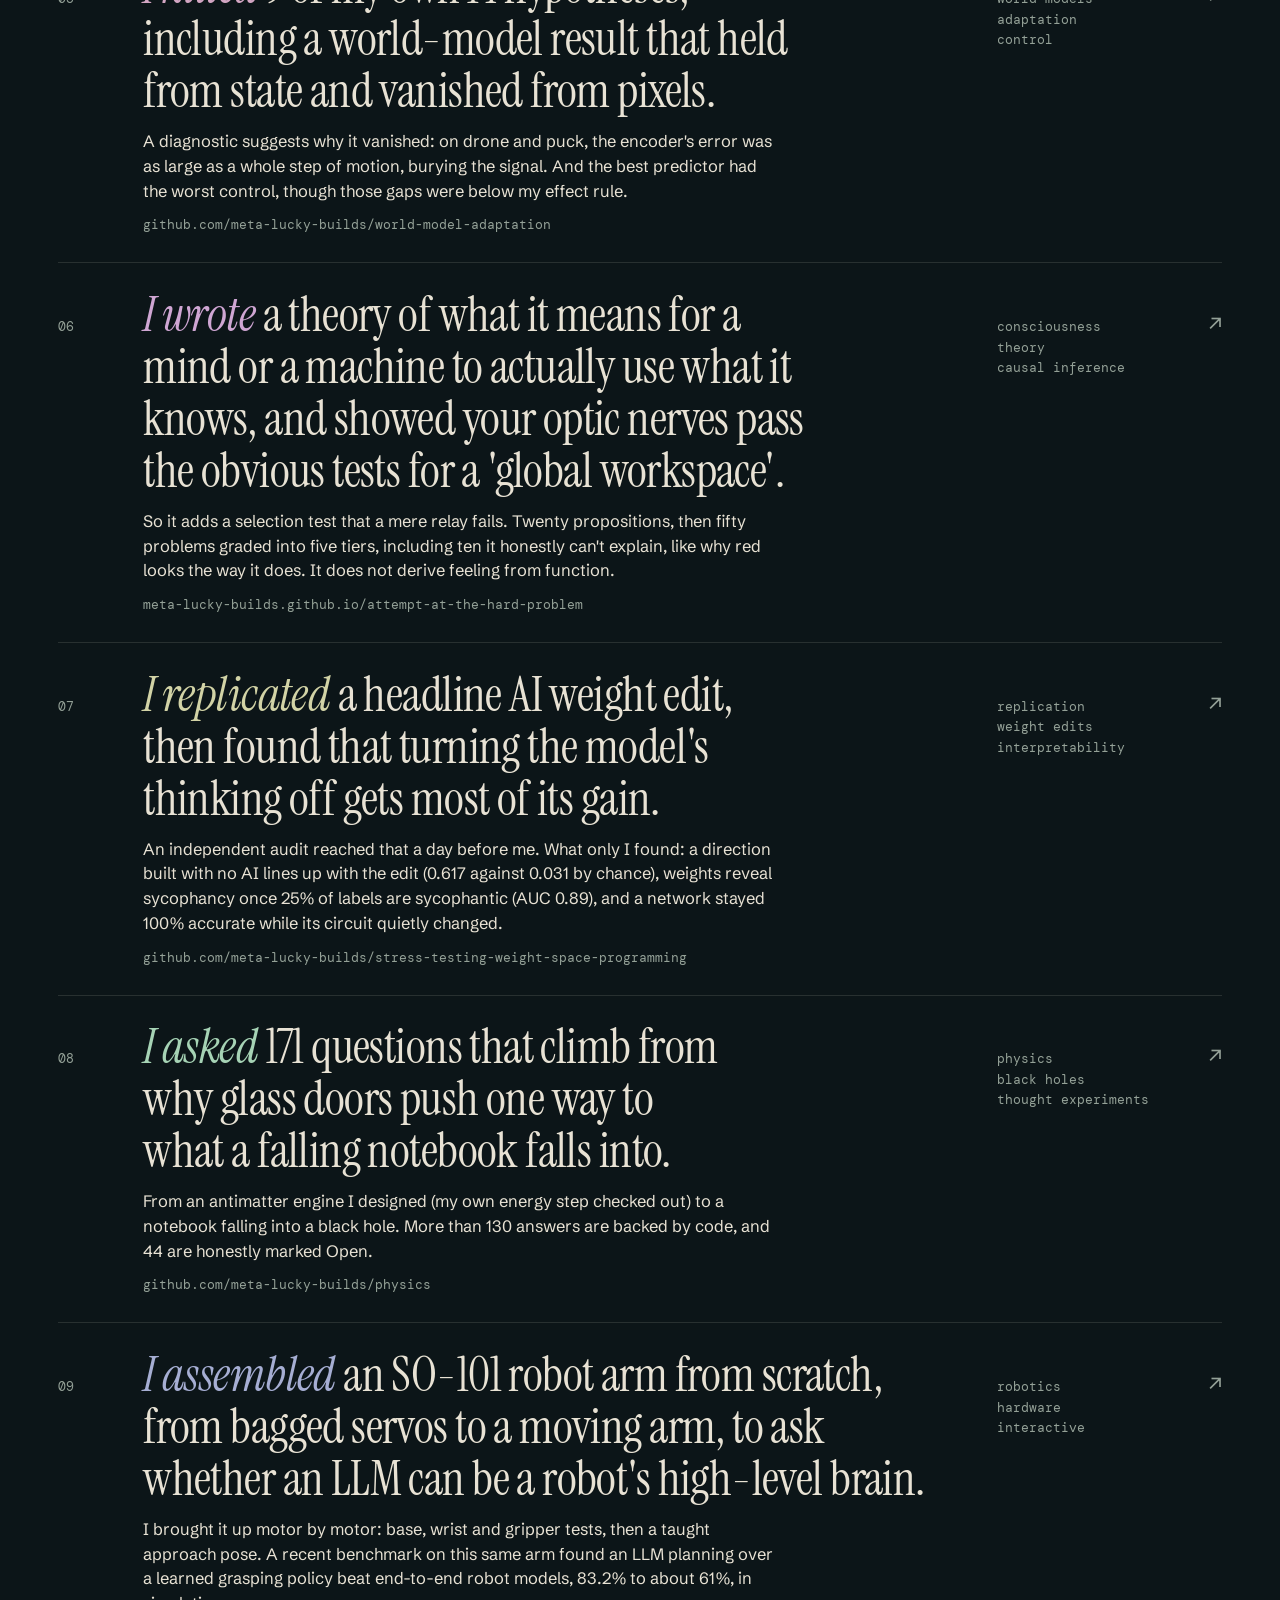
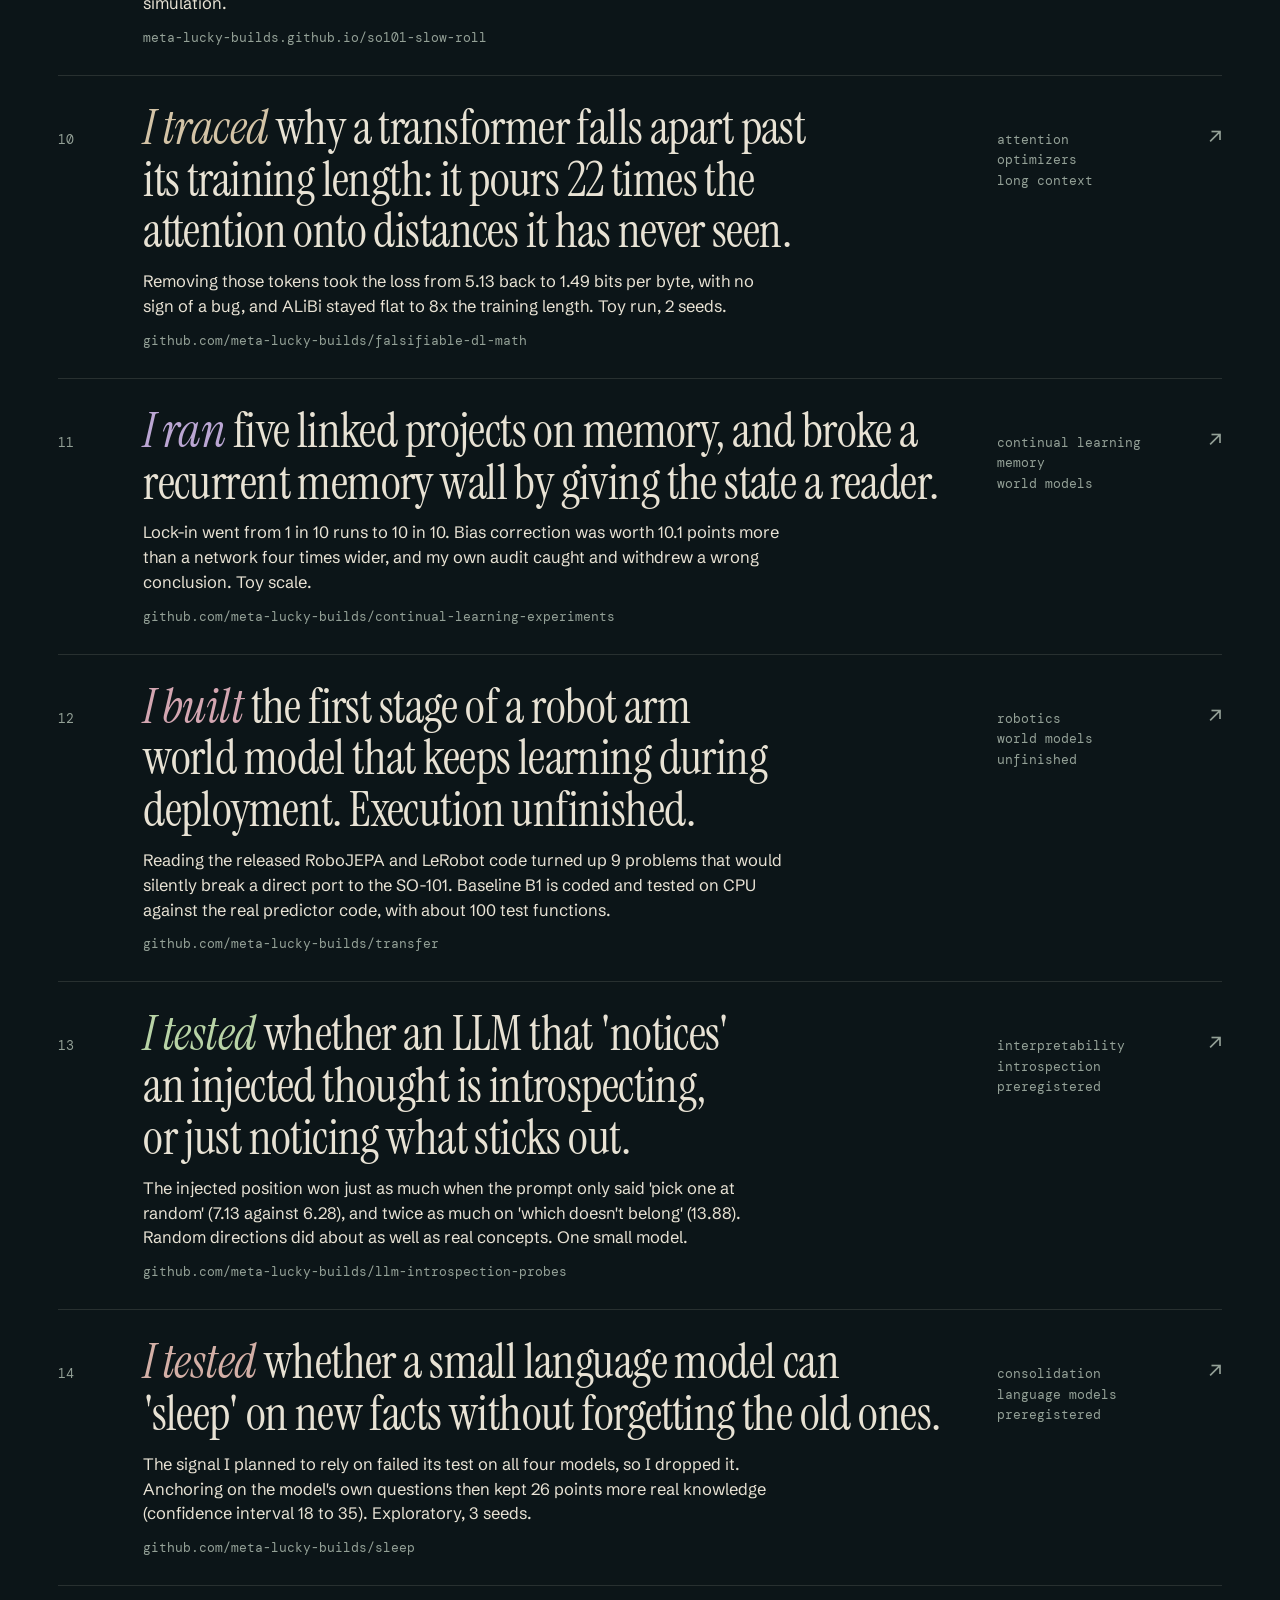
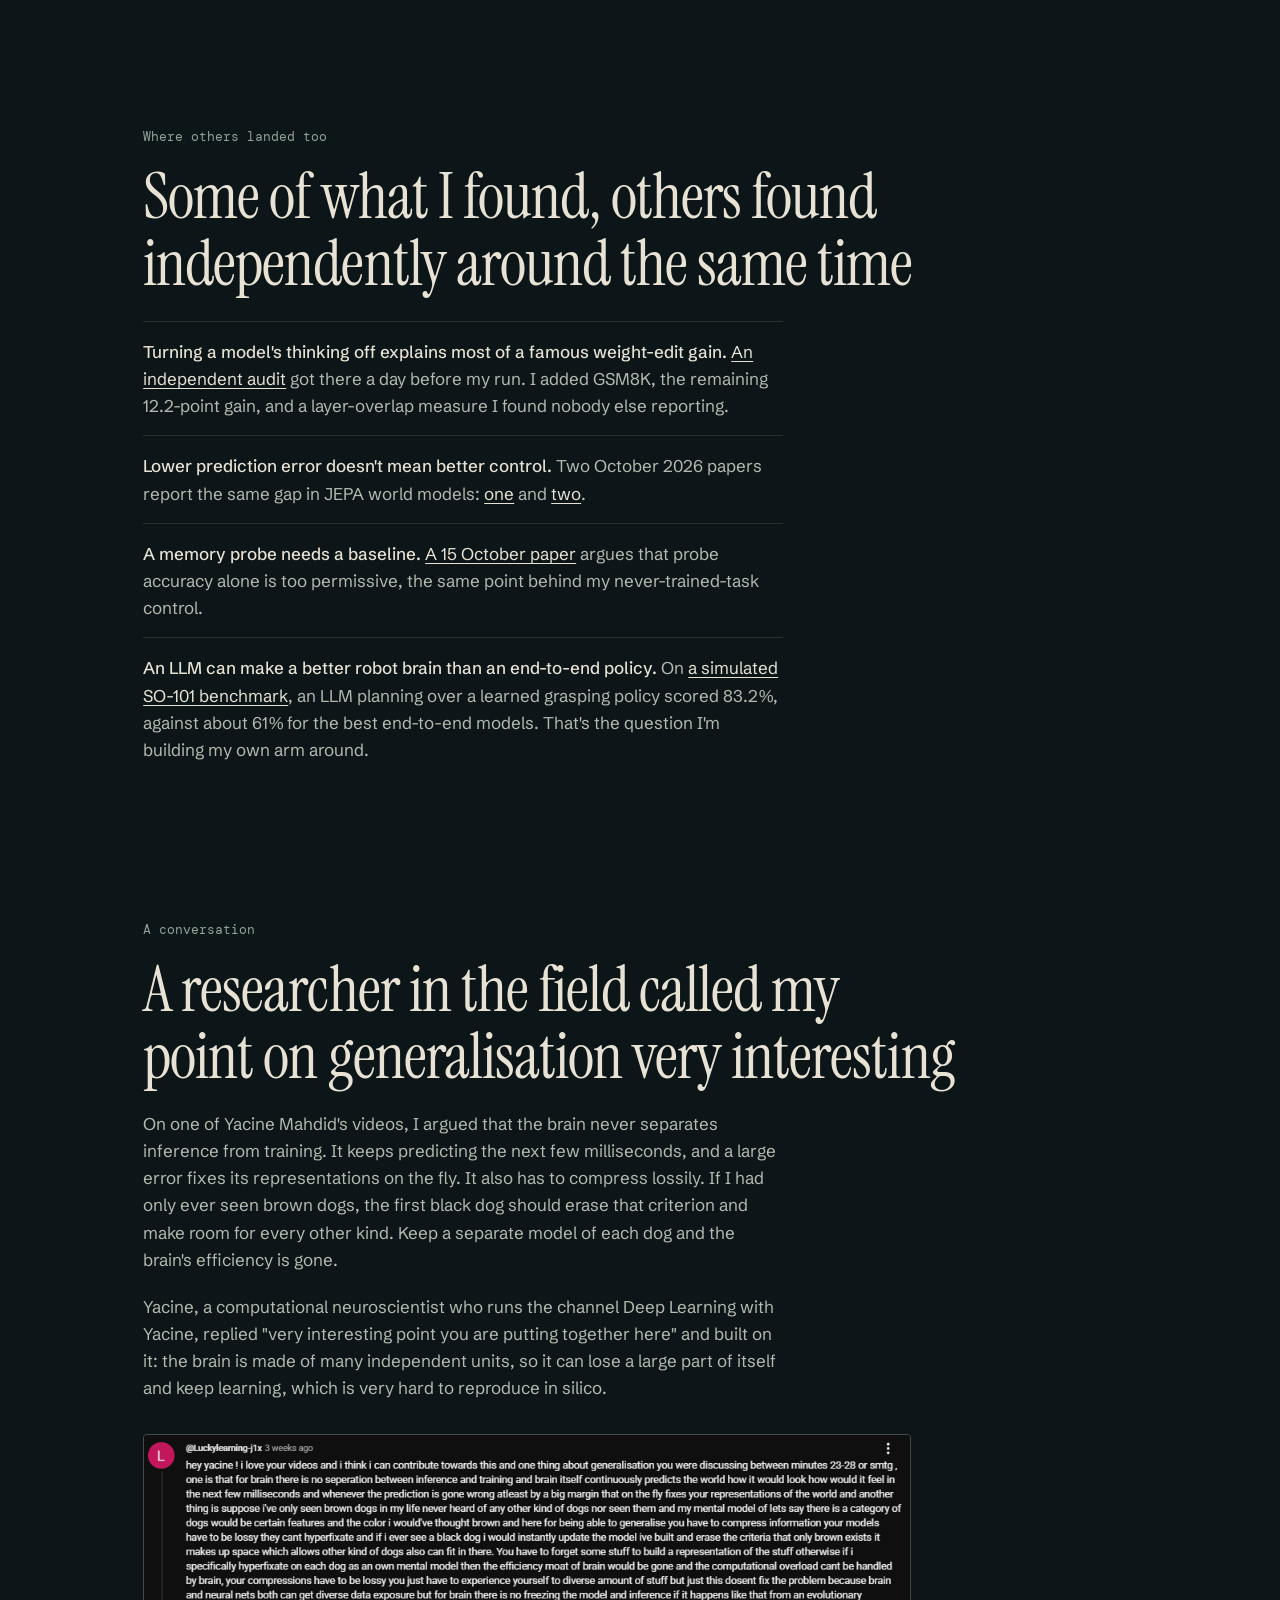
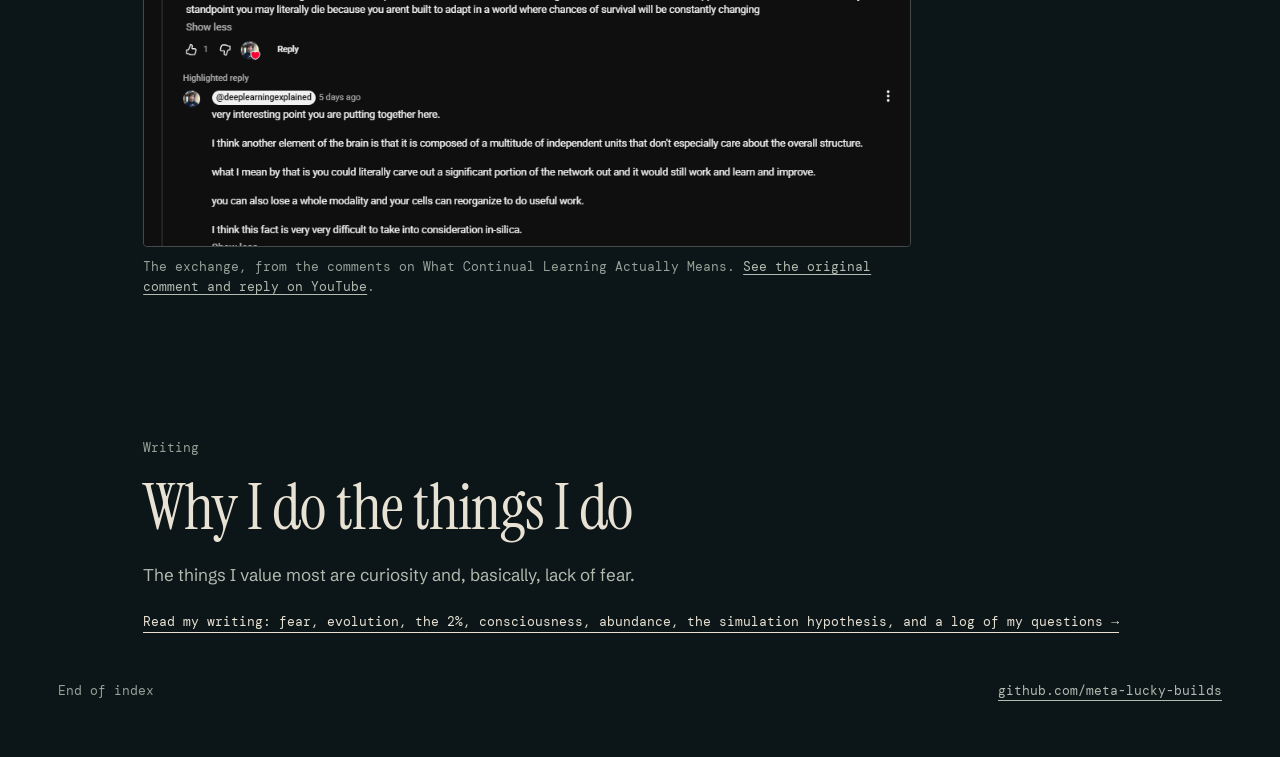
==== commit 8406e76b: "Add my question log to the Writing page Co-Authored-By: Claude Opus 5.5 <noreply@anthropic.com>" ====
--- a/index.html
+++ b/index.html
@@ -128,7 +128,7 @@
         <div class="why__body">
           <h2 class="why__title" id="why-title">Why I do the things I do</h2>
           <p>The things I value most are curiosity and, basically, lack of fear.</p>
-          <a class="standout__link" href="writing.html">Read my writing: fear, evolution, the 2%, consciousness, abundance, the simulation hypothesis <span aria-hidden="true">&rarr;</span></a>
+          <a class="standout__link" href="writing.html">Read my writing: fear, evolution, the 2%, consciousness, abundance, the simulation hypothesis, and a log of my questions <span aria-hidden="true">&rarr;</span></a>
         </div>
       </section>
     </main>
--- a/styles.css
+++ b/styles.css
@@ -1137,6 +1137,88 @@
   pointer-events: none;
 }
 
+.qlog {
+  max-width: 40rem;
+  margin-top: 1.25rem;
+  border-top: 1px solid var(--rule);
+}
+
+.qlog + .qlog {
+  margin-top: 0;
+}
+
+.qlog:last-of-type {
+  border-bottom: 1px solid var(--rule);
+}
+
+.qlog summary {
+  display: flex;
+  justify-content: space-between;
+  align-items: baseline;
+  gap: 1rem;
+  padding: 0.85rem 0;
+  cursor: pointer;
+  list-style: none;
+  color: var(--bone);
+}
+
+.qlog summary::-webkit-details-marker {
+  display: none;
+}
+
+.qlog__name {
+  font-family: var(--serif);
+  font-size: 1.375rem;
+  line-height: 1.2;
+}
+
+.qlog__name::before {
+  content: "+";
+  display: inline-block;
+  width: 1.25rem;
+  font-family: var(--mono);
+  font-size: 0.9rem;
+  color: var(--muted);
+}
+
+.qlog[open] .qlog__name::before {
+  content: "\2212";
+}
+
+.qlog__count {
+  font-family: var(--mono);
+  font-size: 0.8125rem;
+  color: var(--muted);
+}
+
+.qlog__list {
+  margin: 0 0 1rem;
+  padding: 0;
+  list-style: none;
+}
+
+.qlog__list li {
+  display: grid;
+  grid-template-columns: 2.75rem minmax(0, 1fr);
+  gap: 0.75rem;
+  padding: 0.55rem 0;
+  border-top: 1px solid var(--rule);
+  font-size: 1rem;
+  line-height: 1.55;
+  color: var(--sage);
+}
+
+.qlog__id {
+  font-family: var(--mono);
+  font-size: 0.75rem;
+  color: var(--muted);
+  padding-top: 0.25rem;
+}
+
+.qlog__q {
+  overflow-wrap: anywhere;
+}
+
 #surface-note {
   position: fixed;
   right: var(--gutter);
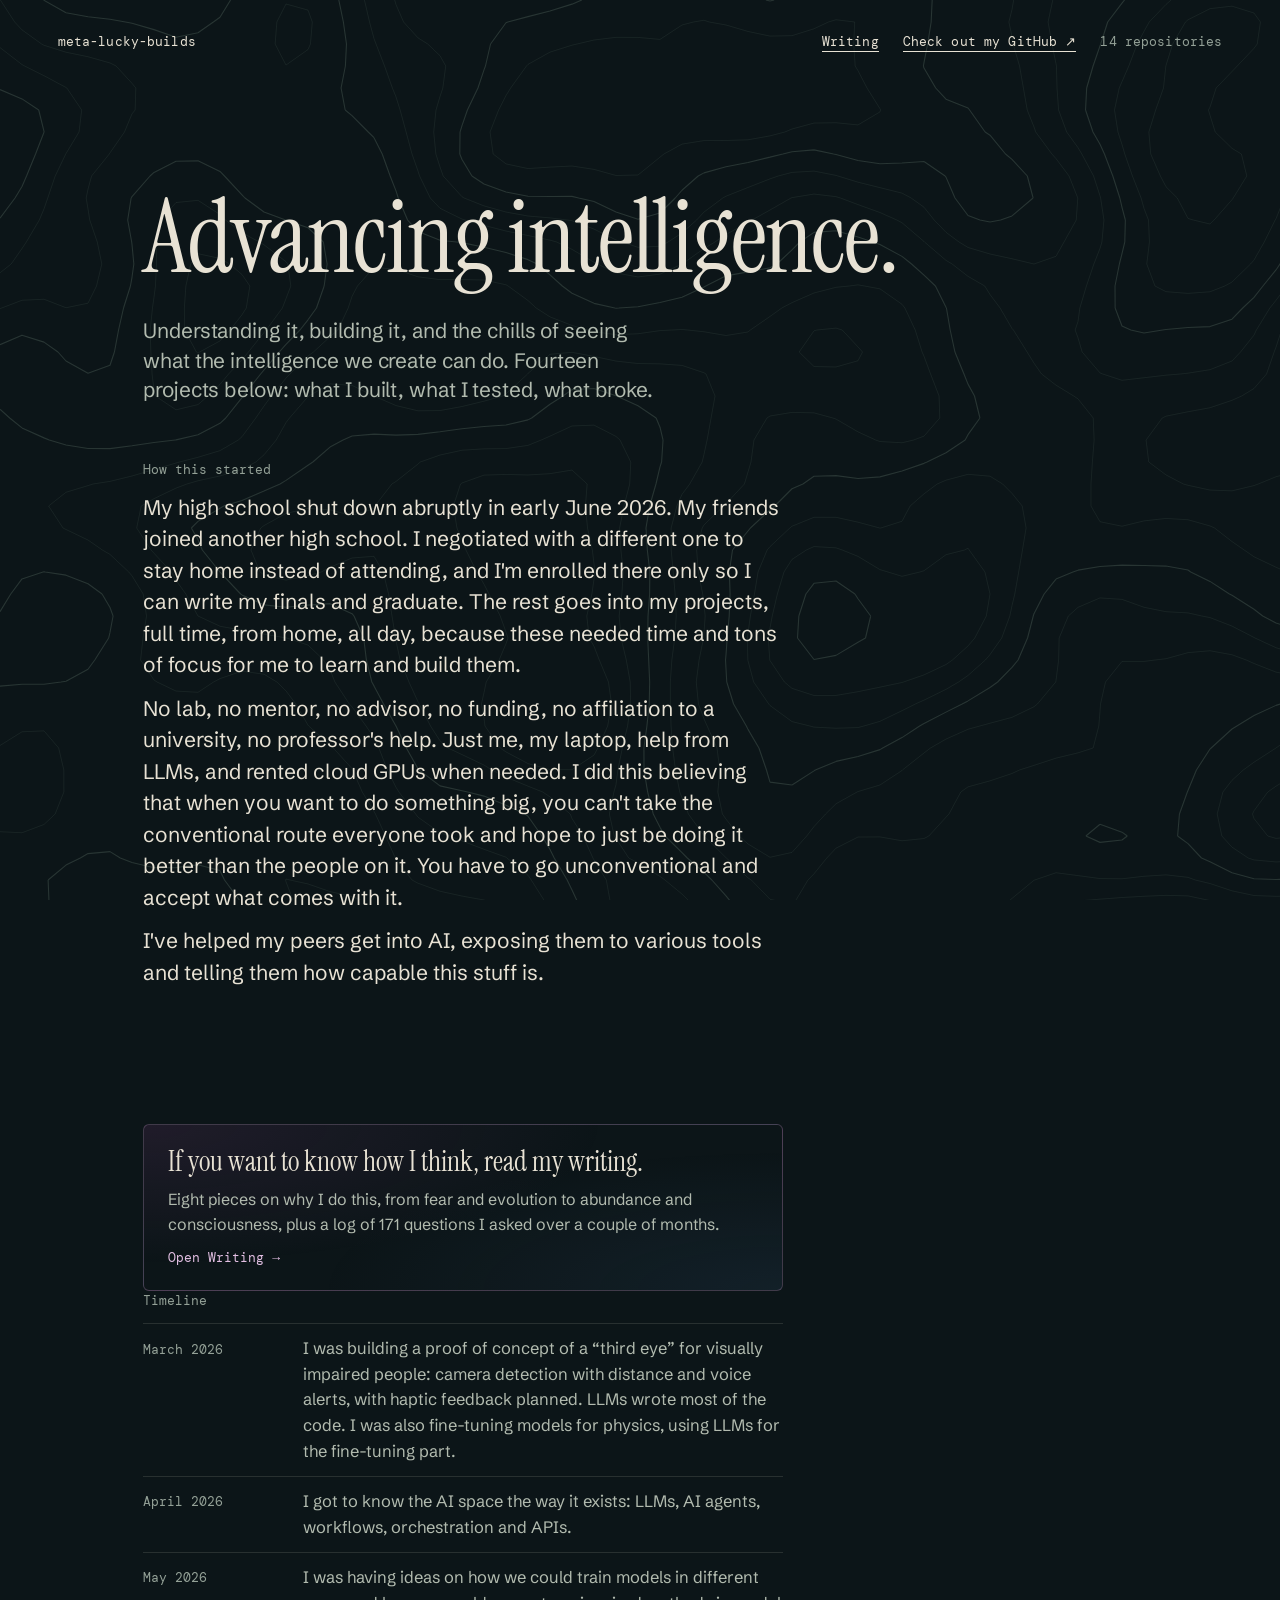
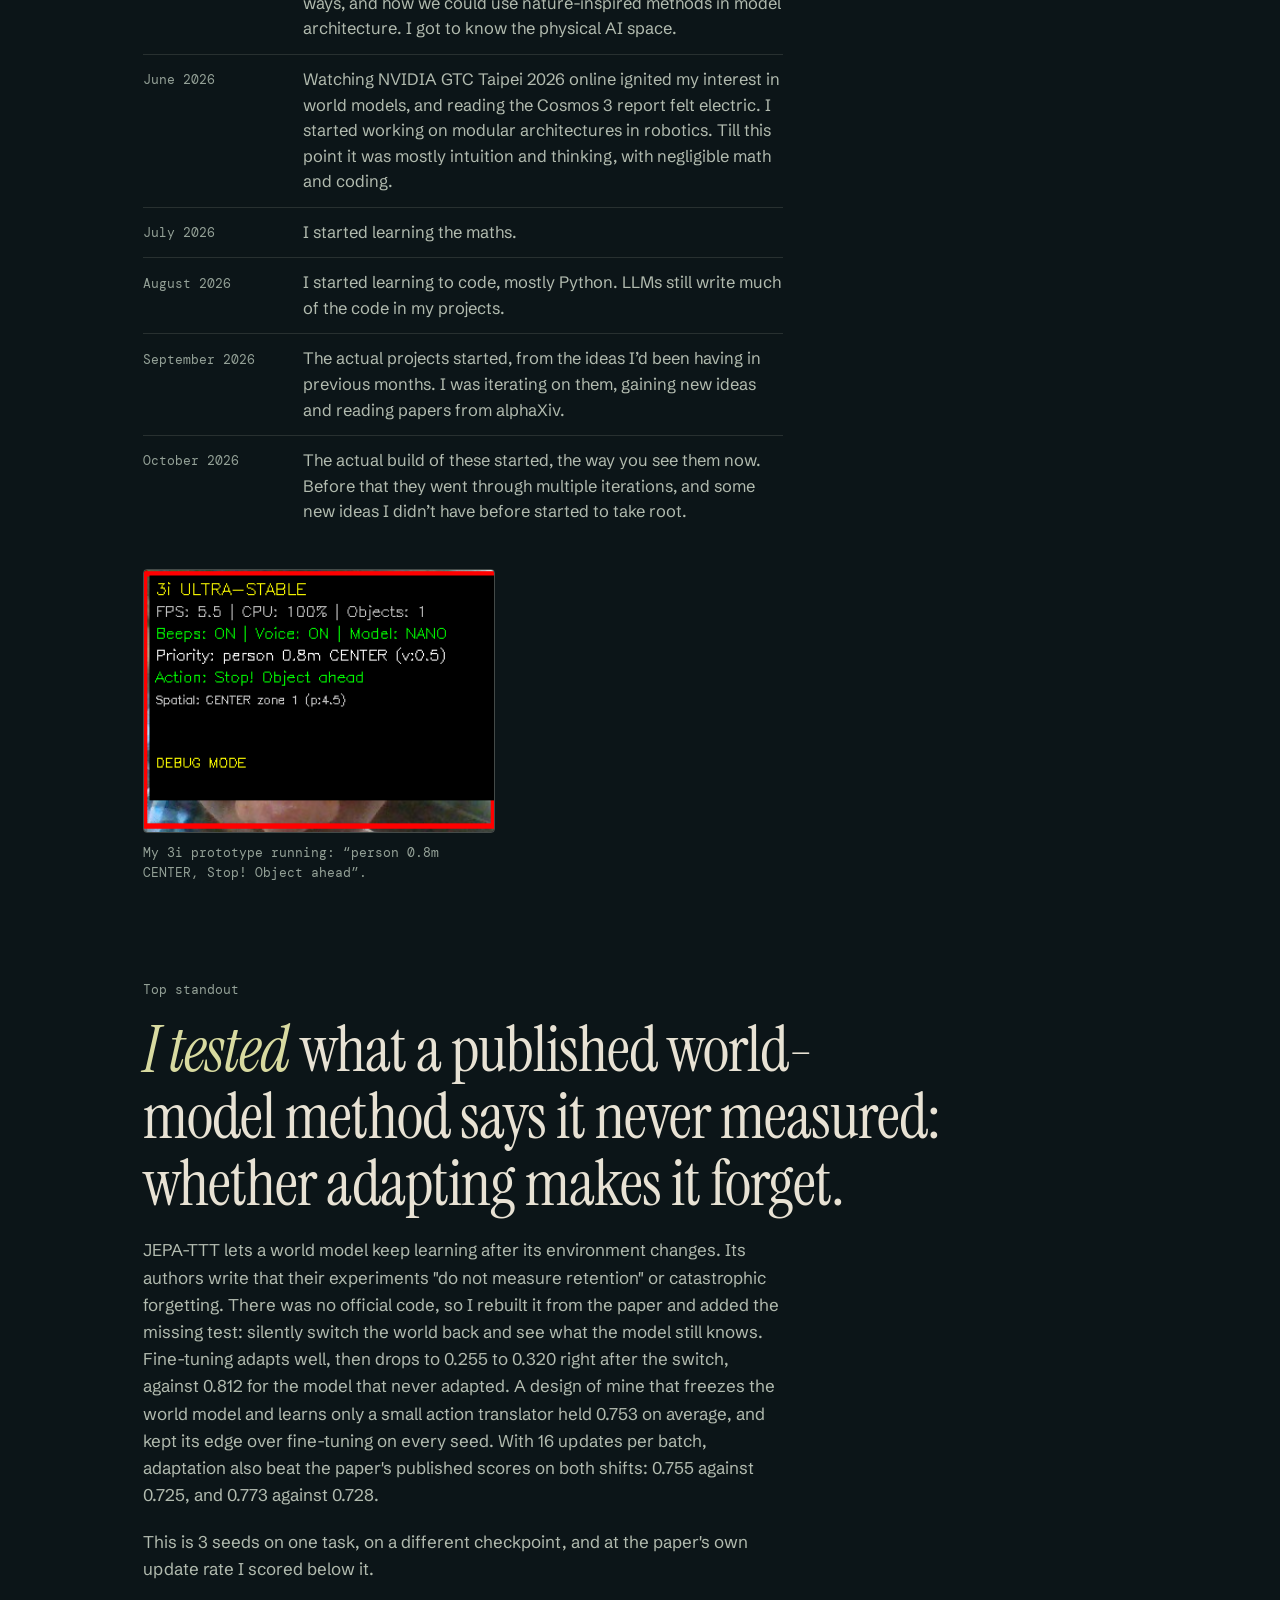
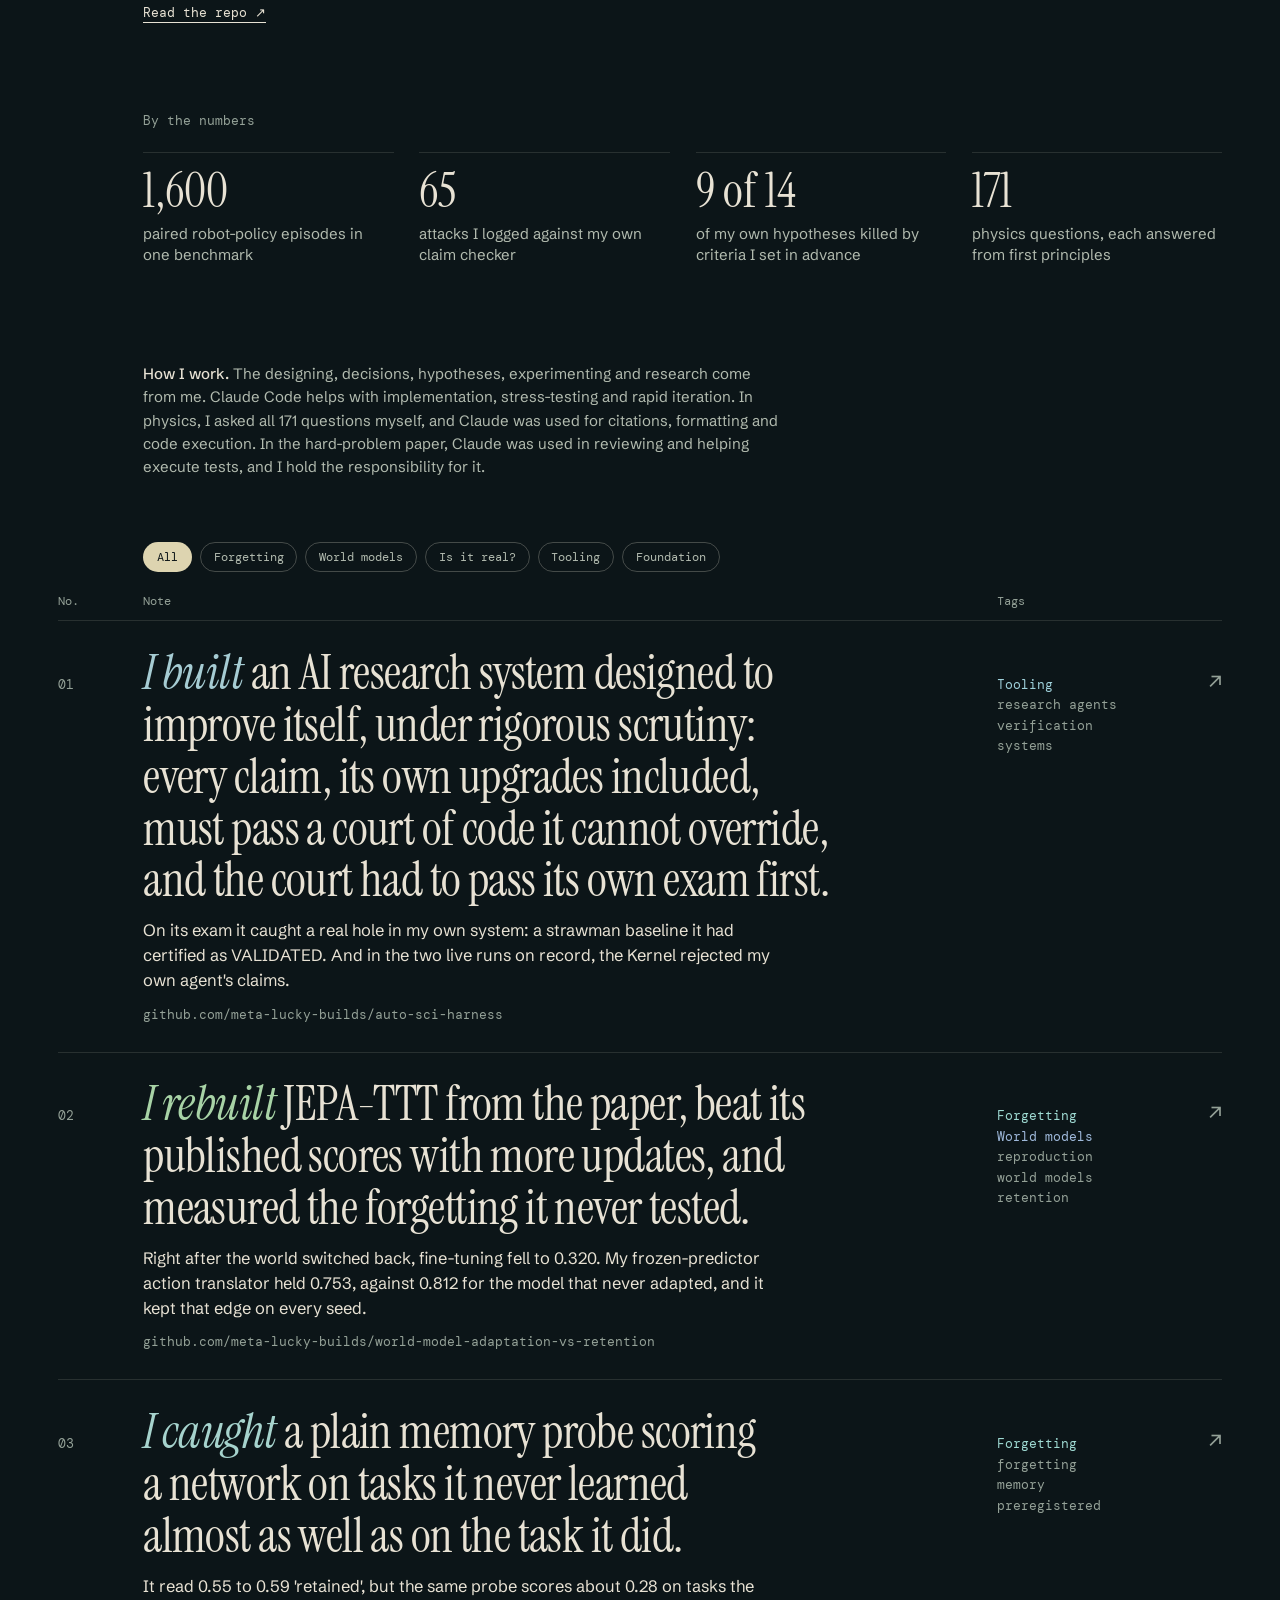
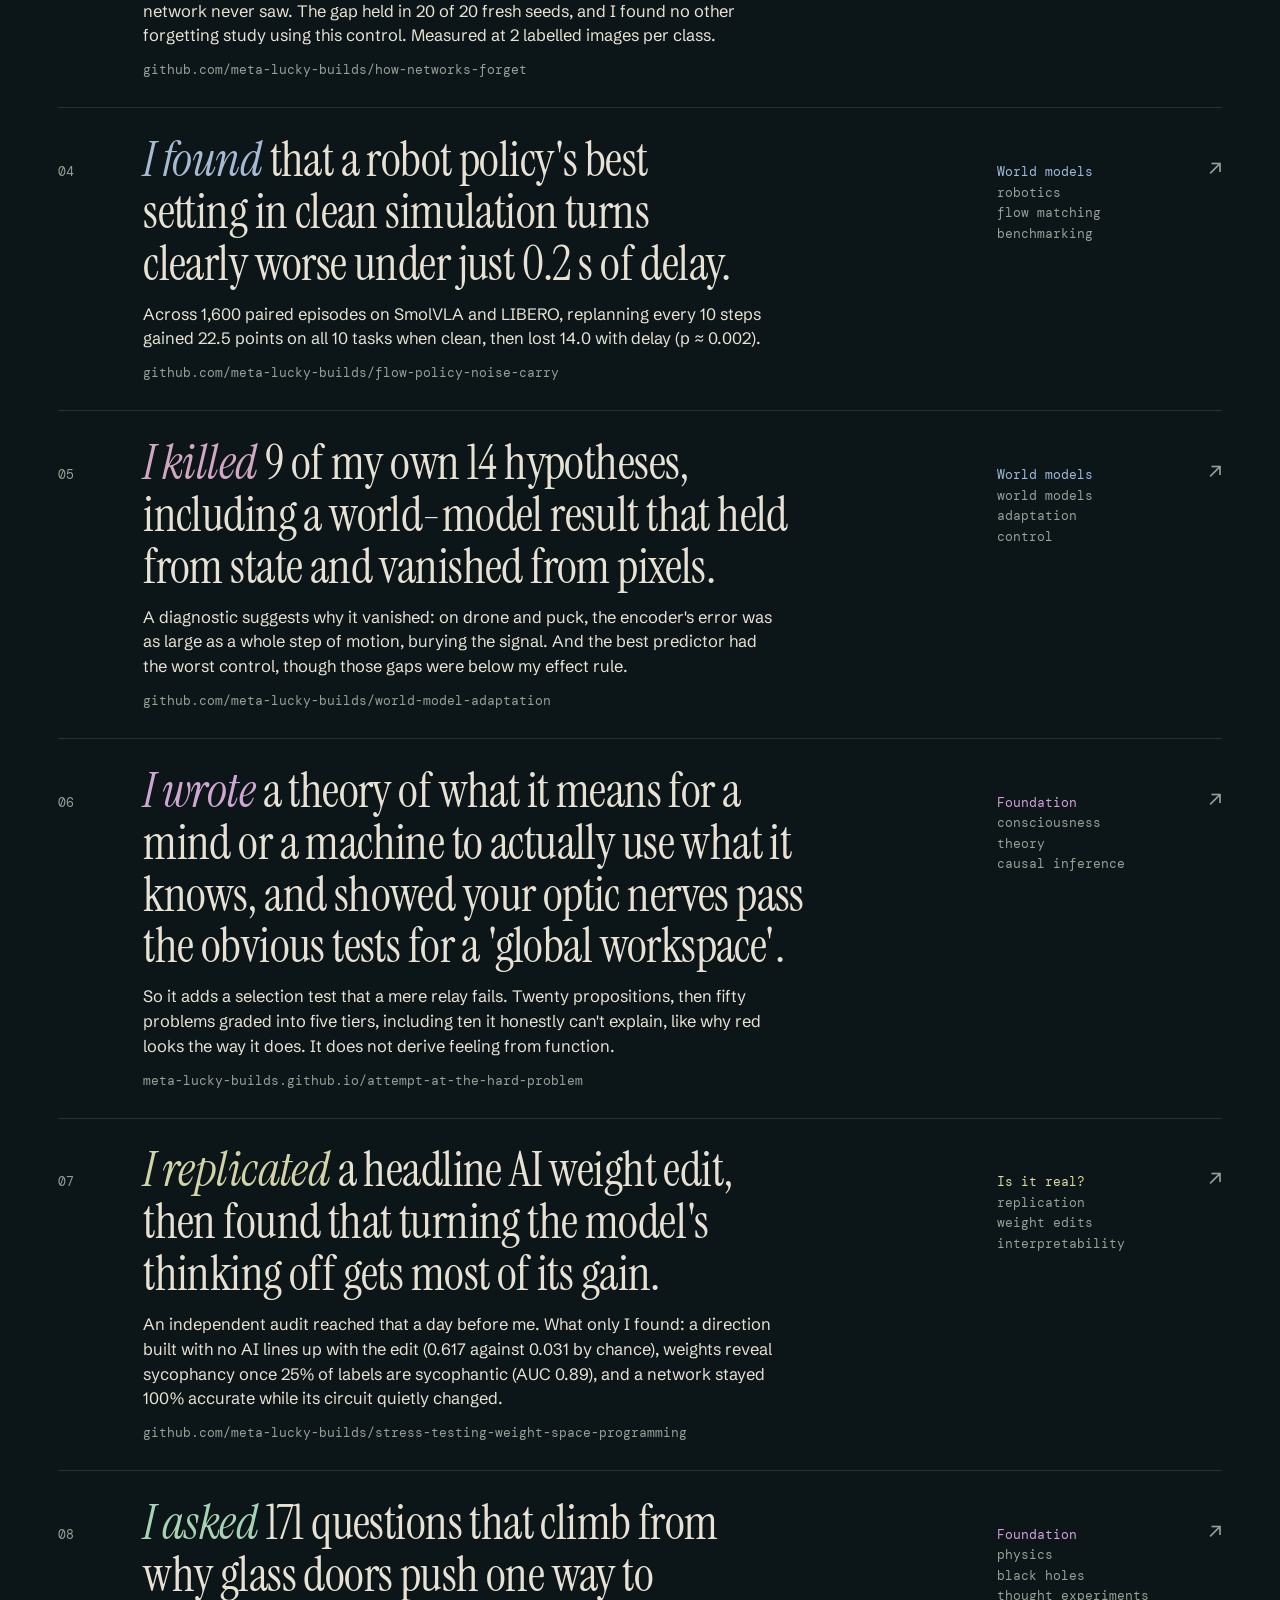
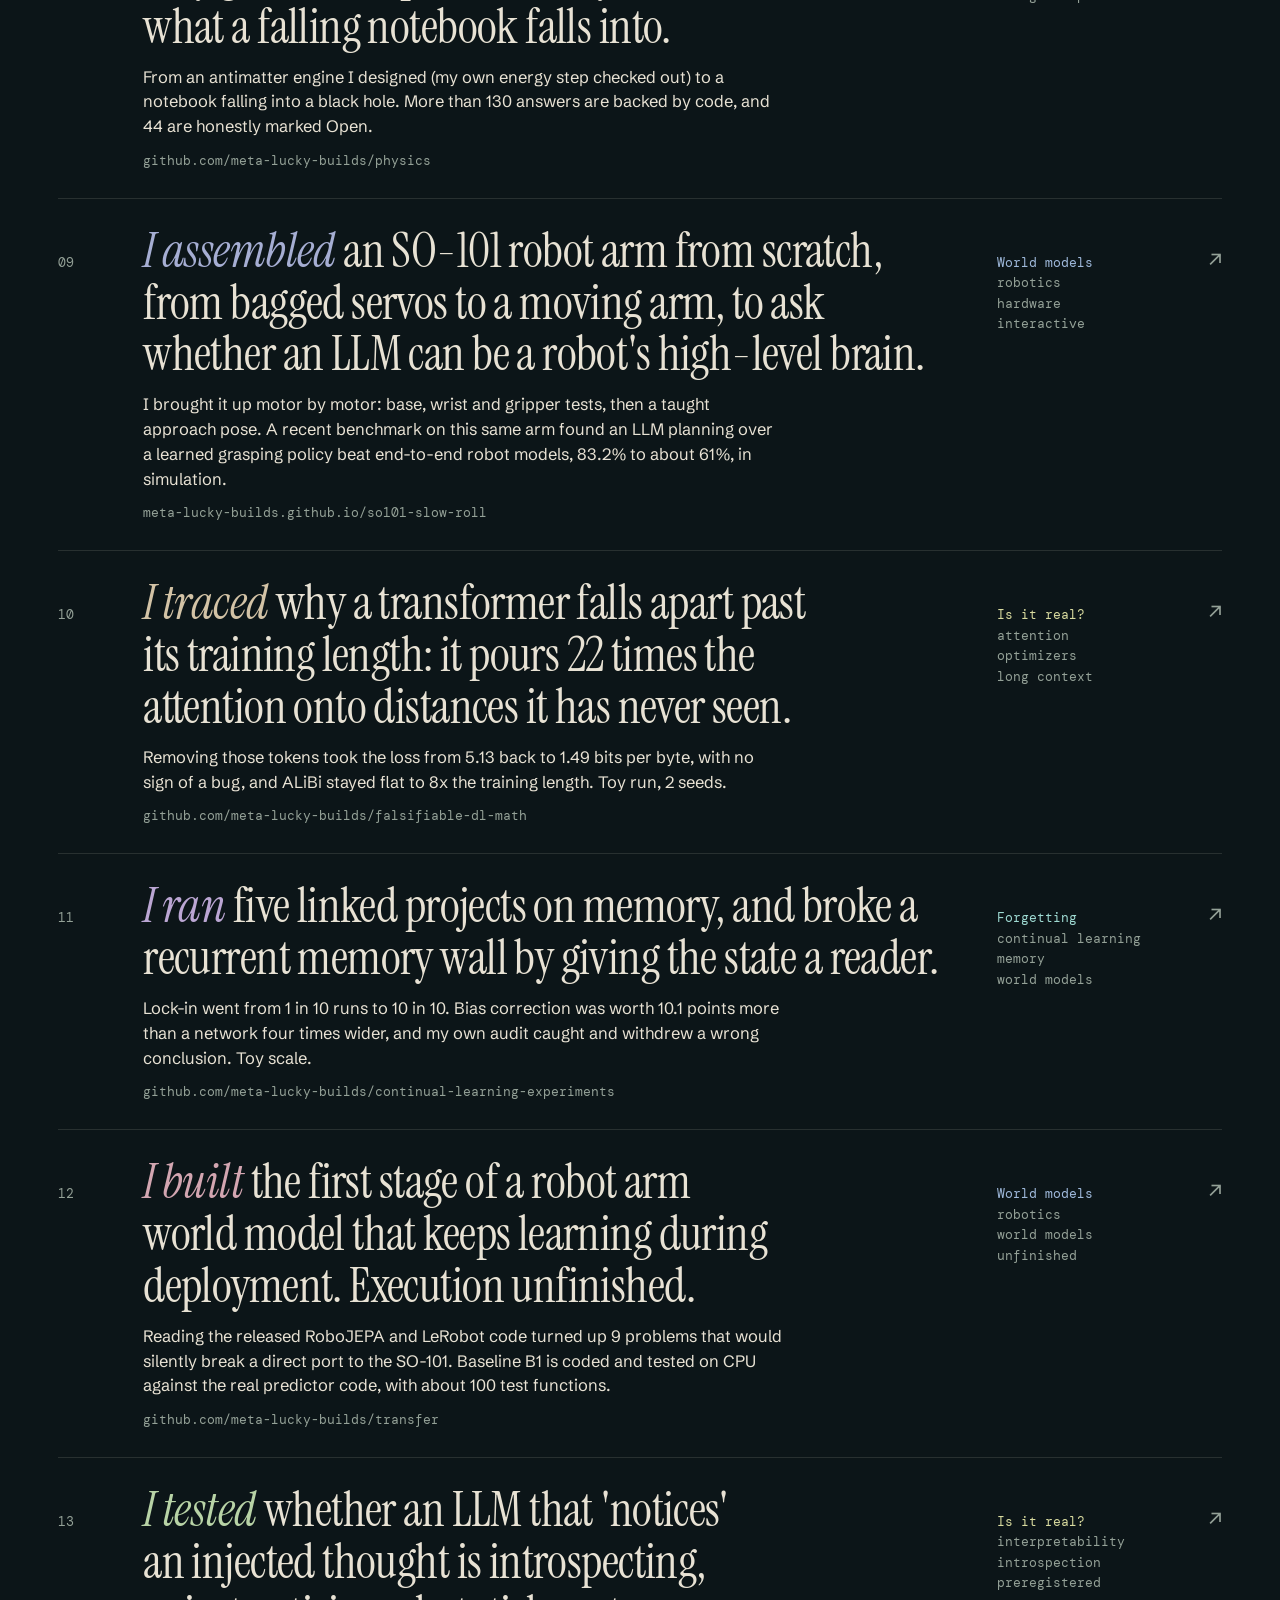
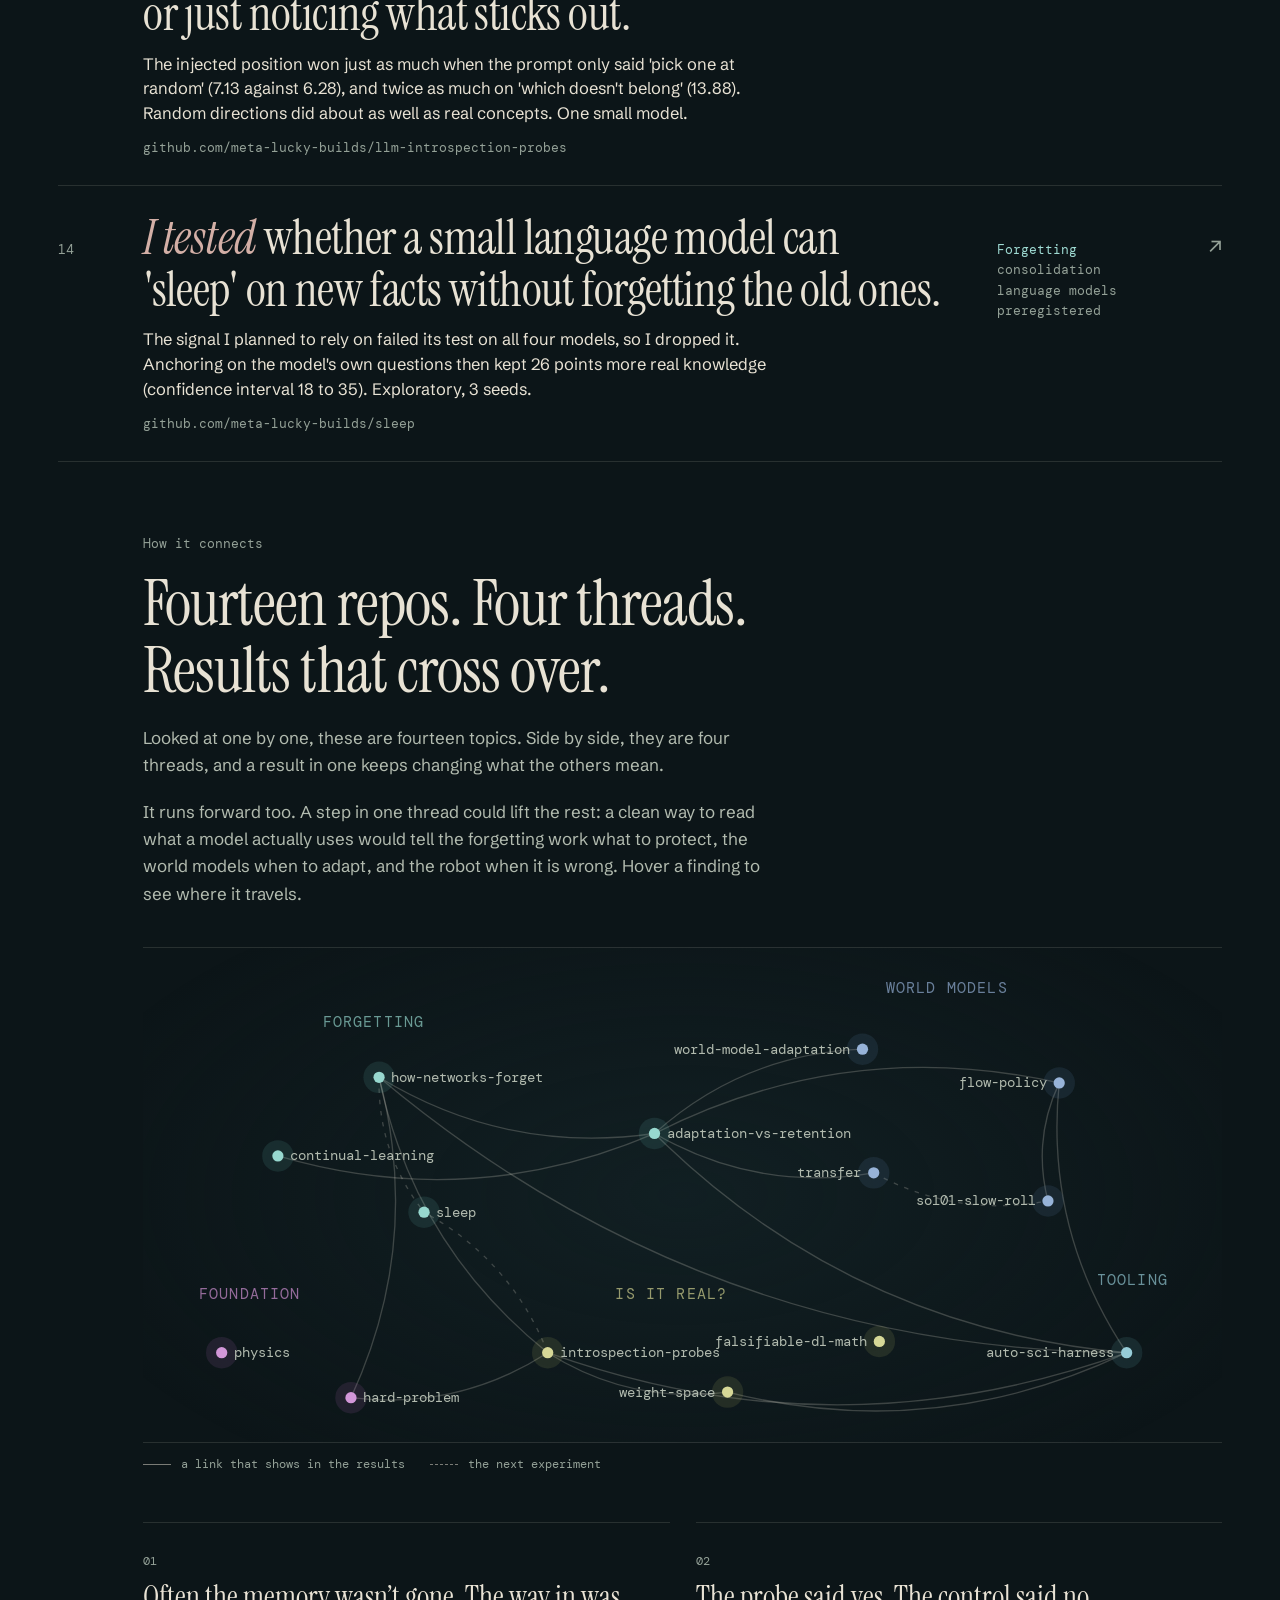
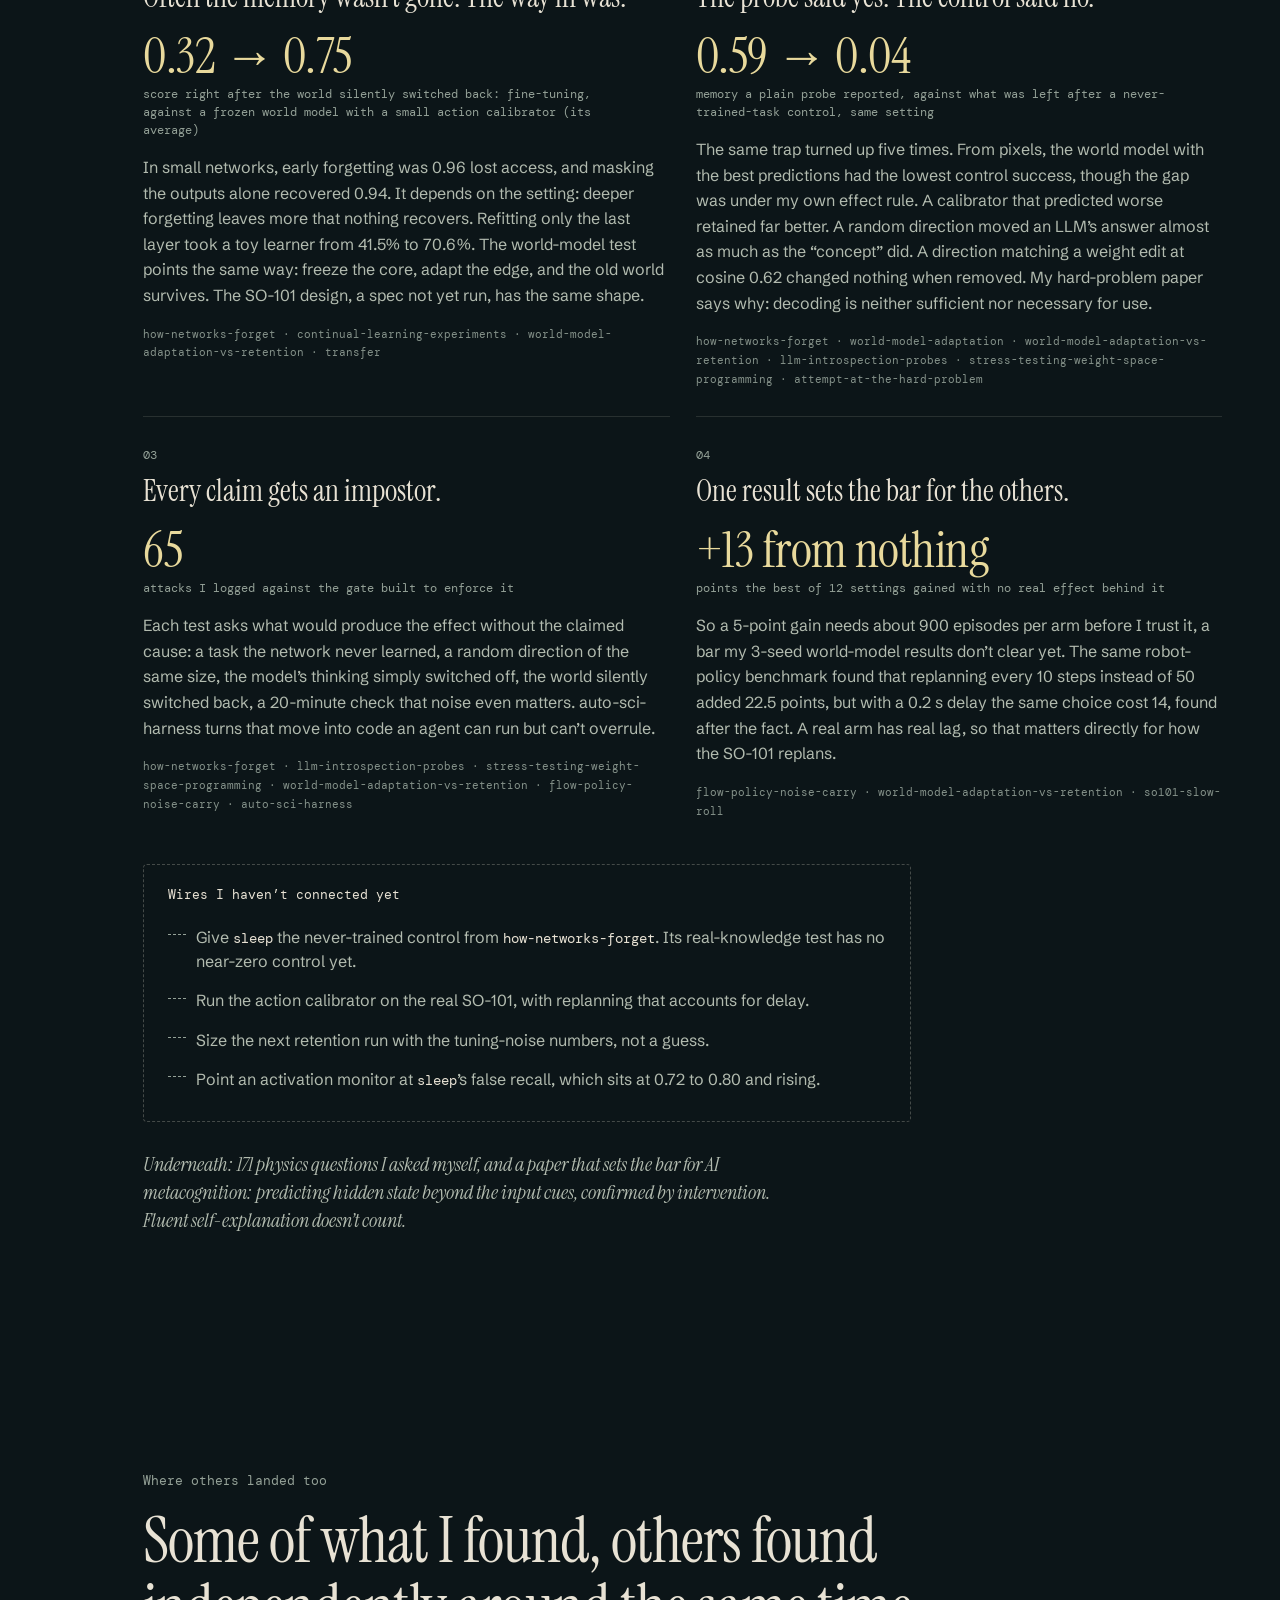
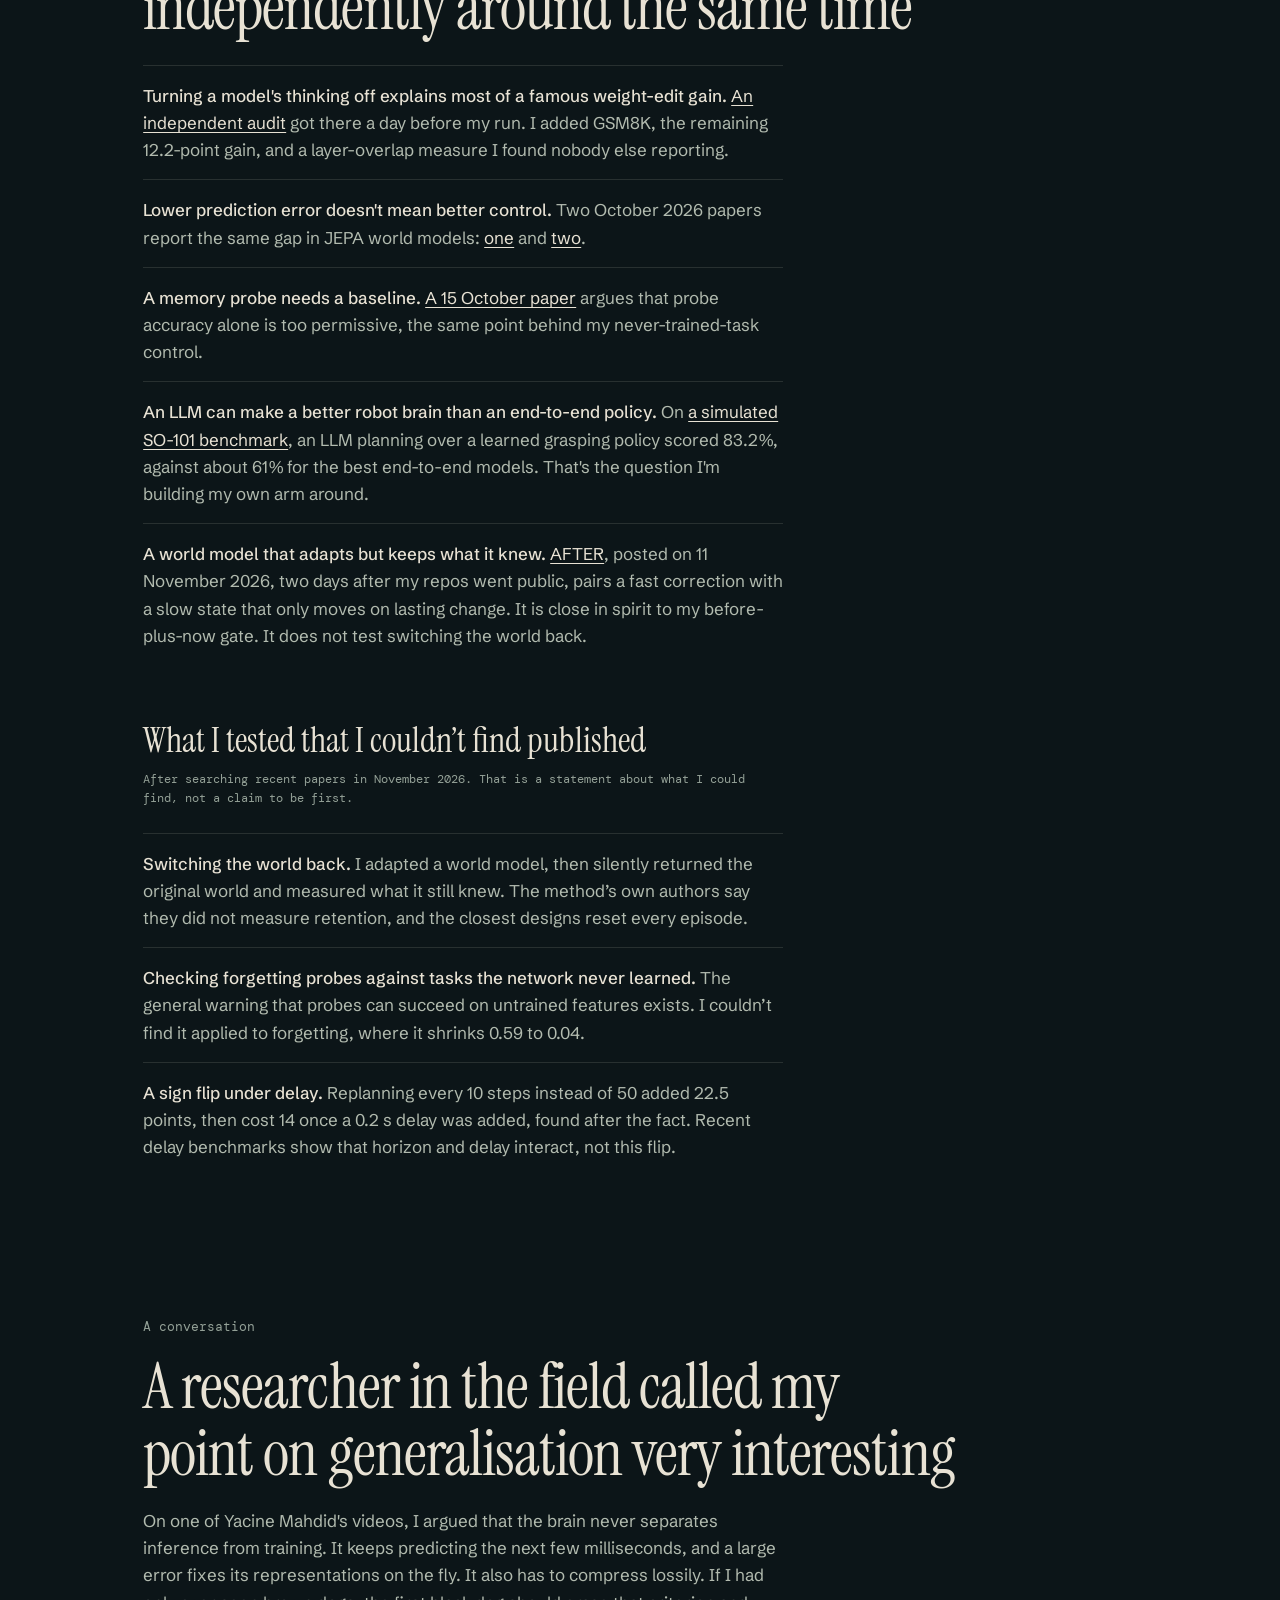
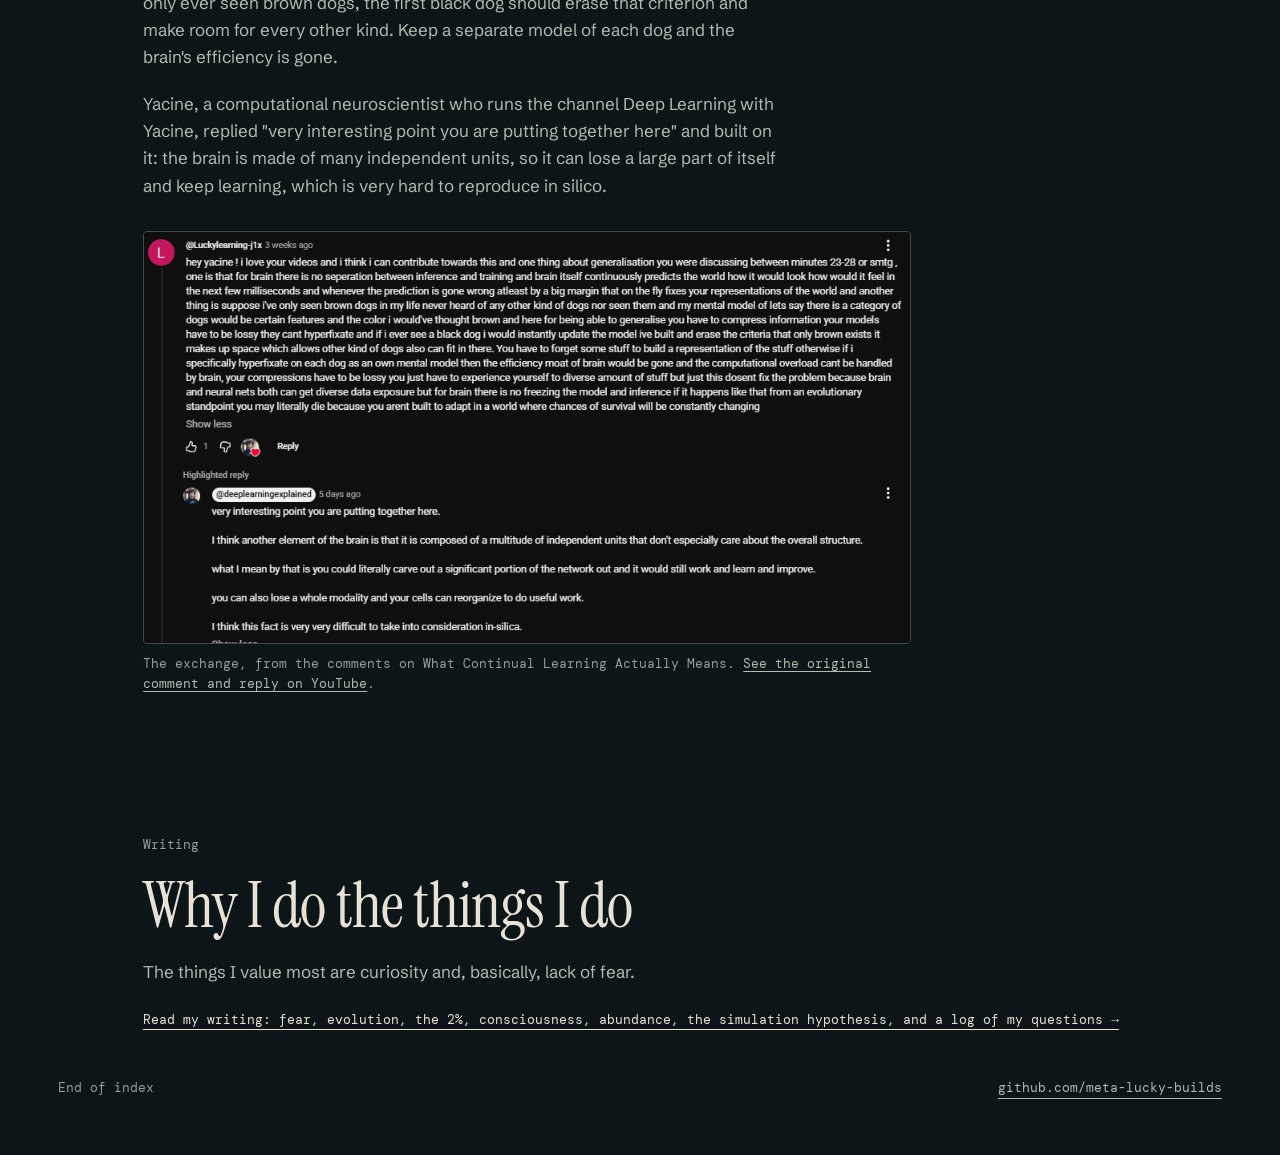
==== commit 74f36bb5: "How it connects map, thread filter, prior-art updates, Writing callout Co-Authored-By: Claude Opus 5" ====
--- a/index.html
+++ b/index.html
@@ -15,6 +15,7 @@
   <script src="data.js" defer></script>
   <script src="field.js" defer></script>
   <script src="ui.js" defer></script>
+  <script src="connect.js" defer></script>
 </head>
 <body>
   <canvas id="field" aria-hidden="true"></canvas>
@@ -42,6 +43,14 @@
           <p>I've helped my peers get into AI, exposing them to various tools and telling them how capable this stuff is.</p>
         </div>
       </section>
+
+      <aside class="readme-callout" aria-label="Read my writing">
+        <a class="readme-callout__link" href="writing.html">
+          <span class="readme-callout__title">If you want to know how I think, read my writing.</span>
+          <span class="readme-callout__text">Eight pieces on why I do this, from fear and evolution to abundance and consciousness, plus a log of 171 questions I asked over a couple of months.</span>
+          <span class="readme-callout__go">Open Writing <span aria-hidden="true">&rarr;</span></span>
+        </a>
+      </aside>
 
       <section class="origin timeline" aria-labelledby="timeline-title">
         <p class="section-label" id="timeline-title">Timeline</p>
@@ -95,6 +104,63 @@
       </div>
       <ol id="projects" role="list" aria-label="Projects"></ol>
 
+      <section class="connect" id="connect" aria-labelledby="connect-title">
+        <p class="section-label">How it connects</p>
+        <div class="connect__body">
+          <h2 class="why__title" id="connect-title">Fourteen repos. Four threads. Results that cross over.</h2>
+          <p class="connect__intro">Looked at one by one, these are fourteen topics. Side by side, they are four threads, and a result in one keeps changing what the others mean.</p>
+          <p class="connect__intro">It runs forward too. A step in one thread could lift the rest: a clean way to read what a model actually uses would tell the forgetting work what to protect, the world models when to adapt, and the robot when it is wrong. Hover a finding to see where it travels.</p>
+
+          <div class="connect__map-wrap">
+            <svg class="connect__map" id="connect-map" viewBox="0 0 960 440" role="img" aria-label="Map of the fourteen repositories in four threads, with lines where a result in one connects to another."></svg>
+          </div>
+          <p class="connect__legend"><span class="connect__key connect__key--solid"></span>a link that shows in the results <span class="connect__key connect__key--dashed"></span>the next experiment</p>
+
+          <ol class="connect__findings">
+            <li class="finding" data-finding="1" tabindex="0">
+              <span class="finding__no">01</span>
+              <h3 class="finding__title">Often the memory wasn&rsquo;t gone. The way in was.</h3>
+              <p class="finding__stat"><span class="finding__num">0.32 &rarr; 0.75</span><span class="finding__cap">score right after the world silently switched back: fine-tuning, against a frozen world model with a small action calibrator (its average)</span></p>
+              <p class="finding__text">In small networks, early forgetting was 0.96 lost access, and masking the outputs alone recovered 0.94. It depends on the setting: deeper forgetting leaves more that nothing recovers. Refitting only the last layer took a toy learner from 41.5% to 70.6%. The world-model test points the same way: freeze the core, adapt the edge, and the old world survives. The SO-101 design, a spec not yet run, has the same shape.</p>
+              <p class="finding__in">how-networks-forget &middot; continual-learning-experiments &middot; world-model-adaptation-vs-retention &middot; transfer</p>
+            </li>
+            <li class="finding" data-finding="2" tabindex="0">
+              <span class="finding__no">02</span>
+              <h3 class="finding__title">The probe said yes. The control said no.</h3>
+              <p class="finding__stat"><span class="finding__num">0.59 &rarr; 0.04</span><span class="finding__cap">memory a plain probe reported, against what was left after a never-trained-task control, same setting</span></p>
+              <p class="finding__text">The same trap turned up five times. From pixels, the world model with the best predictions had the lowest control success, though the gap was under my own effect rule. A calibrator that predicted worse retained far better. A random direction moved an LLM&rsquo;s answer almost as much as the &ldquo;concept&rdquo; did. A direction matching a weight edit at cosine 0.62 changed nothing when removed. My hard-problem paper says why: decoding is neither sufficient nor necessary for use.</p>
+              <p class="finding__in">how-networks-forget &middot; world-model-adaptation &middot; world-model-adaptation-vs-retention &middot; llm-introspection-probes &middot; stress-testing-weight-space-programming &middot; attempt-at-the-hard-problem</p>
+            </li>
+            <li class="finding" data-finding="3" tabindex="0">
+              <span class="finding__no">03</span>
+              <h3 class="finding__title">Every claim gets an impostor.</h3>
+              <p class="finding__stat"><span class="finding__num">65</span><span class="finding__cap">attacks I logged against the gate built to enforce it</span></p>
+              <p class="finding__text">Each test asks what would produce the effect without the claimed cause: a task the network never learned, a random direction of the same size, the model&rsquo;s thinking simply switched off, the world silently switched back, a 20-minute check that noise even matters. auto-sci-harness turns that move into code an agent can run but can&rsquo;t overrule.</p>
+              <p class="finding__in">how-networks-forget &middot; llm-introspection-probes &middot; stress-testing-weight-space-programming &middot; world-model-adaptation-vs-retention &middot; flow-policy-noise-carry &middot; auto-sci-harness</p>
+            </li>
+            <li class="finding" data-finding="4" tabindex="0">
+              <span class="finding__no">04</span>
+              <h3 class="finding__title">One result sets the bar for the others.</h3>
+              <p class="finding__stat"><span class="finding__num">+13 from nothing</span><span class="finding__cap">points the best of 12 settings gained with no real effect behind it</span></p>
+              <p class="finding__text">So a 5-point gain needs about 900 episodes per arm before I trust it, a bar my 3-seed world-model results don&rsquo;t clear yet. The same robot-policy benchmark found that replanning every 10 steps instead of 50 added 22.5 points, but with a 0.2 s delay the same choice cost 14, found after the fact. A real arm has real lag, so that matters directly for how the SO-101 replans.</p>
+              <p class="finding__in">flow-policy-noise-carry &middot; world-model-adaptation-vs-retention &middot; so101-slow-roll</p>
+            </li>
+          </ol>
+
+          <div class="connect__next" data-finding="next" tabindex="0">
+            <p class="connect__next-title">Wires I haven&rsquo;t connected yet</p>
+            <ul class="connect__next-list">
+              <li>Give <em>sleep</em> the never-trained control from <em>how-networks-forget</em>. Its real-knowledge test has no near-zero control yet.</li>
+              <li>Run the action calibrator on the real SO-101, with replanning that accounts for delay.</li>
+              <li>Size the next retention run with the tuning-noise numbers, not a guess.</li>
+              <li>Point an activation monitor at <em>sleep</em>&rsquo;s false recall, which sits at 0.72 to 0.80 and rising.</li>
+            </ul>
+          </div>
+
+          <p class="connect__foundation">Underneath: 171 physics questions I asked myself, and a paper that sets the bar for AI metacognition: predicting hidden state beyond the input cues, confirmed by intervention. Fluent self-explanation doesn&rsquo;t count.</p>
+        </div>
+      </section>
+
       <section class="why landed" id="landed" aria-labelledby="landed-title">
         <p class="section-label">Where others landed too</p>
         <div class="why__body">
@@ -104,6 +170,14 @@
             <li><strong>Lower prediction error doesn't mean better control.</strong> Two October 2026 papers report the same gap in JEPA world models: <a href="https://arxiv.org/abs/2610.19375" target="_blank" rel="noopener">one</a> and <a href="https://arxiv.org/abs/2610.35636" target="_blank" rel="noopener">two</a>.</li>
             <li><strong>A memory probe needs a baseline.</strong> <a href="https://arxiv.org/abs/2610.22655" target="_blank" rel="noopener">A 15 October paper</a> argues that probe accuracy alone is too permissive, the same point behind my never-trained-task control.</li>
             <li><strong>An LLM can make a better robot brain than an end-to-end policy.</strong> On <a href="https://arxiv.org/abs/2610.36420" target="_blank" rel="noopener">a simulated SO-101 benchmark</a>, an LLM planning over a learned grasping policy scored 83.2%, against about 61% for the best end-to-end models. That's the question I'm building my own arm around.</li>
+            <li><strong>A world model that adapts but keeps what it knew.</strong> <a href="https://arxiv.org/abs/2611.15215" target="_blank" rel="noopener">AFTER</a>, posted on 11 November 2026, two days after my repos went public, pairs a fast correction with a slow state that only moves on lasting change. It is close in spirit to my before-plus-now gate. It does not test switching the world back.</li>
+          </ul>
+          <h3 class="landed__sub">What I tested that I couldn&rsquo;t find published</h3>
+          <p class="landed__note">After searching recent papers in November 2026. That is a statement about what I could find, not a claim to be first.</p>
+          <ul class="landed__list">
+            <li><strong>Switching the world back.</strong> I adapted a world model, then silently returned the original world and measured what it still knew. The method&rsquo;s own authors say they did not measure retention, and the closest designs reset every episode.</li>
+            <li><strong>Checking forgetting probes against tasks the network never learned.</strong> The general warning that probes can succeed on untrained features exists. I couldn&rsquo;t find it applied to forgetting, where it shrinks 0.59 to 0.04.</li>
+            <li><strong>A sign flip under delay.</strong> Replanning every 10 steps instead of 50 added 22.5 points, then cost 14 once a 0.2 s delay was added, found after the fact. Recent delay benchmarks show that horizon and delay interact, not this flip.</li>
           </ul>
         </div>
       </section>
--- a/styles.css
+++ b/styles.css
@@ -1251,6 +1251,441 @@
   }
 }
 
+.landed__sub {
+  margin: clamp(2.25rem, 5vw, 3.25rem) 0 0;
+  font-family: var(--serif);
+  font-size: clamp(1.625rem, 1.2rem + 1.2vw, 2.25rem);
+  font-weight: 400;
+  line-height: 1.15;
+  color: var(--bone);
+}
+
+.landed__note {
+  max-width: 40rem;
+  margin: 0.6rem 0 0 !important;
+  font-family: var(--mono);
+  font-size: 0.75rem !important;
+  line-height: 1.6;
+  color: var(--muted) !important;
+}
+
+/* ---------- Writing callout ---------- */
+
+.readme-callout {
+  margin: clamp(1.5rem, 4vw, 2.5rem) 0 clamp(2.5rem, 6vw, 4rem) calc(3.75rem + var(--col-gap));
+  max-width: 40rem;
+}
+
+.readme-callout__link {
+  position: relative;
+  display: grid;
+  gap: 0.5rem;
+  padding: 1.25rem 1.5rem 1.35rem;
+  border: 1px solid hsl(300 30% 70% / 0.28);
+  border-radius: 6px;
+  background:
+    radial-gradient(120% 140% at 0% 0%, hsl(300 35% 40% / 0.16), transparent 60%),
+    radial-gradient(120% 140% at 100% 100%, hsl(210 40% 40% / 0.14), transparent 60%);
+  transition: border-color var(--t-slow) var(--ease), transform var(--t-slow) var(--ease);
+}
+
+.readme-callout__link:hover,
+.readme-callout__link:focus-visible {
+  border-color: hsl(300 40% 78% / 0.6);
+  transform: translateY(-2px);
+}
+
+.readme-callout__title {
+  font-family: var(--serif);
+  font-size: clamp(1.375rem, 1.1rem + 0.8vw, 1.75rem);
+  line-height: 1.2;
+  color: var(--bone);
+}
+
+.readme-callout__text {
+  font-size: 1rem;
+  line-height: 1.55;
+  color: var(--sage);
+}
+
+.readme-callout__go {
+  margin-top: 0.25rem;
+  font-family: var(--mono);
+  font-size: 0.8125rem;
+  color: hsl(300 40% 82%);
+}
+
+@media (max-width: 640px) {
+  .readme-callout {
+    margin-left: 0;
+  }
+}
+
+/* ---------- How it connects ---------- */
+
+.connect {
+  display: grid;
+  grid-template-columns: 3.75rem minmax(0, 1fr);
+  column-gap: var(--col-gap);
+  padding: clamp(2rem, 6vw, 4.5rem) 0 clamp(3.5rem, 8vw, 6rem);
+}
+
+.connect > .section-label,
+.connect__body {
+  grid-column: 2;
+}
+
+.connect > .section-label {
+  margin-bottom: 1rem;
+}
+
+.connect__intro {
+  max-width: 40rem;
+  margin: 1.25rem 0 0;
+  font-size: 1.0625rem;
+  line-height: 1.6;
+  color: var(--sage);
+}
+
+.connect__map-wrap {
+  margin-top: clamp(1.5rem, 4vw, 2.5rem);
+  overflow-x: auto;
+  scrollbar-width: thin;
+  border-top: 1px solid var(--rule);
+  border-bottom: 1px solid var(--rule);
+  background: radial-gradient(80% 90% at 50% 50%, rgba(22, 40, 44, 0.55), rgba(12, 21, 24, 0) 75%);
+}
+
+.connect__map {
+  display: block;
+  width: 100%;
+  min-width: 680px;
+  height: auto;
+  font-family: var(--mono);
+}
+
+.map__thread {
+  font-size: 13px;
+  letter-spacing: 0.08em;
+  text-transform: uppercase;
+  fill: hsl(var(--hue) 30% 62%);
+  opacity: 0.8;
+}
+
+.map__edge {
+  fill: none;
+  stroke: rgba(232, 226, 212, 0.22);
+  stroke-width: 1.2;
+  transition: stroke var(--t-quick) var(--ease), stroke-width var(--t-quick) var(--ease), opacity var(--t-quick) var(--ease);
+}
+
+.map__edge.is-dashed {
+  stroke-dasharray: 4 6;
+  animation: dashflow 2.4s linear infinite;
+}
+
+.map__edge.is-on {
+  stroke: hsl(48 70% 78%);
+  stroke-width: 2;
+  stroke-dasharray: 6 8;
+  animation: dashflow 1.2s linear infinite;
+}
+
+.map__edge.is-dashed.is-on {
+  stroke-dasharray: 4 6;
+}
+
+.connect__map.has-focus .map__edge:not(.is-on) {
+  opacity: 0.18;
+}
+
+@keyframes dashflow {
+  to {
+    stroke-dashoffset: -28;
+  }
+}
+
+.map__node {
+  cursor: pointer;
+  outline: none;
+}
+
+.map__halo {
+  fill: hsl(var(--hue) 45% 60% / 0.12);
+  transition: fill var(--t-quick) var(--ease), r var(--t-quick) var(--ease);
+}
+
+.map__dot {
+  fill: hsl(var(--hue) 45% 72%);
+}
+
+.map__label {
+  font-size: 12.5px;
+  fill: var(--sage);
+  transition: fill var(--t-quick) var(--ease), opacity var(--t-quick) var(--ease);
+}
+
+.map__node:hover .map__halo,
+.map__node:focus-visible .map__halo,
+.map__node.is-on .map__halo {
+  fill: hsl(var(--hue) 55% 65% / 0.32);
+}
+
+.map__node:hover .map__label,
+.map__node:focus-visible .map__label,
+.map__node.is-on .map__label {
+  fill: var(--bone);
+}
+
+.connect__map.has-focus .map__node:not(.is-on):not(:hover) .map__label {
+  opacity: 0.35;
+}
+
+.connect__legend {
+  display: flex;
+  flex-wrap: wrap;
+  align-items: center;
+  gap: 0.4rem 0.6rem;
+  margin: 0.75rem 0 0;
+  font-family: var(--mono);
+  font-size: 0.75rem;
+  color: var(--muted);
+}
+
+.connect__key {
+  display: inline-block;
+  width: 1.75rem;
+  border-top: 1.5px solid rgba(232, 226, 212, 0.5);
+}
+
+.connect__key--dashed {
+  margin-left: 1rem;
+  border-top-style: dashed;
+}
+
+.connect__findings {
+  display: grid;
+  grid-template-columns: repeat(2, minmax(0, 1fr));
+  gap: 0 var(--col-gap);
+  margin: clamp(2rem, 5vw, 3rem) 0 0;
+  padding: 0;
+  list-style: none;
+}
+
+.finding {
+  position: relative;
+  padding: 1.5rem 0 1.75rem;
+  border-top: 1px solid var(--rule);
+  outline: none;
+  transition: border-color var(--t-slow) var(--ease);
+}
+
+.finding::before {
+  content: "";
+  position: absolute;
+  left: 0;
+  top: -1px;
+  width: 100%;
+  height: 1px;
+  background: hsl(48 70% 78%);
+  transform: scaleX(0);
+  transform-origin: left;
+  transition: transform var(--t-slow) var(--ease);
+}
+
+.finding.is-on::before,
+.finding:focus-visible::before {
+  transform: scaleX(1);
+}
+
+.finding__no {
+  font-family: var(--mono);
+  font-size: 0.75rem;
+  color: var(--muted);
+}
+
+.finding__title {
+  margin: 0.5rem 0 0;
+  font-family: var(--serif);
+  font-size: clamp(1.5rem, 1.1rem + 1vw, 2rem);
+  font-weight: 400;
+  line-height: 1.12;
+  color: var(--bone);
+  text-wrap: balance;
+}
+
+.finding__stat {
+  display: grid;
+  gap: 0.25rem;
+  margin: 1rem 0 0;
+}
+
+.finding__num {
+  font-family: var(--serif);
+  font-size: clamp(2.25rem, 1.6rem + 2vw, 3.25rem);
+  line-height: 1;
+  color: hsl(48 62% 76%);
+  letter-spacing: -0.01em;
+}
+
+.finding__cap {
+  max-width: 30rem;
+  font-family: var(--mono);
+  font-size: 0.75rem;
+  line-height: 1.5;
+  color: var(--muted);
+}
+
+.finding__text {
+  max-width: 34rem;
+  margin: 1rem 0 0;
+  font-size: 1rem;
+  line-height: 1.6;
+  color: var(--sage);
+}
+
+.finding__in {
+  margin: 1rem 0 0;
+  font-family: var(--mono);
+  font-size: 0.6875rem;
+  line-height: 1.7;
+  color: var(--muted-dim);
+  overflow-wrap: anywhere;
+}
+
+.connect__next {
+  max-width: 48rem;
+  margin-top: 1rem;
+  padding: 1.25rem 1.5rem 1.4rem;
+  border: 1px dashed var(--rule-strong);
+  border-radius: 4px;
+  outline: none;
+  transition: border-color var(--t-slow) var(--ease);
+}
+
+.connect__next.is-on,
+.connect__next:focus-visible {
+  border-color: hsl(48 60% 70% / 0.7);
+}
+
+.connect__next-title {
+  margin: 0;
+  font-family: var(--mono);
+  font-size: 0.8125rem;
+  color: var(--bone);
+}
+
+.connect__next-list {
+  margin: 0.75rem 0 0;
+  padding: 0;
+  list-style: none;
+  counter-reset: wire;
+}
+
+.connect__next-list li {
+  position: relative;
+  padding: 0.45rem 0 0.45rem 1.75rem;
+  font-size: 1rem;
+  line-height: 1.55;
+  color: var(--sage);
+}
+
+.connect__next-list li::before {
+  content: "";
+  position: absolute;
+  left: 0;
+  top: 1.05rem;
+  width: 1.1rem;
+  border-top: 1.5px dashed var(--muted);
+}
+
+.connect__next-list em {
+  font-style: normal;
+  font-family: var(--mono);
+  font-size: 0.875rem;
+  color: var(--bone);
+}
+
+.connect__foundation {
+  max-width: 40rem;
+  margin: 1.75rem 0 0;
+  font-family: var(--serif);
+  font-style: italic;
+  font-size: 1.25rem;
+  line-height: 1.4;
+  color: var(--sage);
+}
+
+/* Thread filter and labels on the list */
+
+.threadbar {
+  display: flex;
+  flex-wrap: wrap;
+  gap: 0.5rem;
+  margin: 0 0 1.25rem calc(3.75rem + var(--col-gap));
+}
+
+.threadbar button {
+  padding: 0.35rem 0.8rem;
+  border: 1px solid var(--rule-strong);
+  border-radius: 999px;
+  background: transparent;
+  font-family: var(--mono);
+  font-size: 0.75rem;
+  color: var(--sage);
+  cursor: pointer;
+  transition: color var(--t-quick) var(--ease), border-color var(--t-quick) var(--ease), background-color var(--t-quick) var(--ease);
+}
+
+.threadbar button:hover {
+  color: var(--bone);
+  border-color: hsl(var(--thue, 48) 45% 65% / 0.7);
+}
+
+.threadbar button[aria-pressed="true"] {
+  color: var(--ink);
+  background: hsl(var(--thue, 48) 40% 78%);
+  border-color: transparent;
+}
+
+.project__thread {
+  color: hsl(var(--thue) 45% 74%) !important;
+}
+
+.project.is-pinged {
+  animation: ping 1.6s var(--ease);
+}
+
+@keyframes ping {
+  0%, 60% {
+    background-color: rgba(232, 226, 212, 0.07);
+  }
+  100% {
+    background-color: transparent;
+  }
+}
+
+@media (max-width: 960px) {
+  .connect__findings {
+    grid-template-columns: minmax(0, 1fr);
+  }
+}
+
+@media (max-width: 640px) {
+  .connect {
+    grid-template-columns: minmax(0, 1fr);
+  }
+
+  .connect > .section-label,
+  .connect__body {
+    grid-column: 1;
+  }
+
+  .threadbar {
+    margin-left: 0;
+  }
+}
+
 /* ---------- Reduced motion ---------- */
 
 @media (prefers-reduced-motion: reduce) {
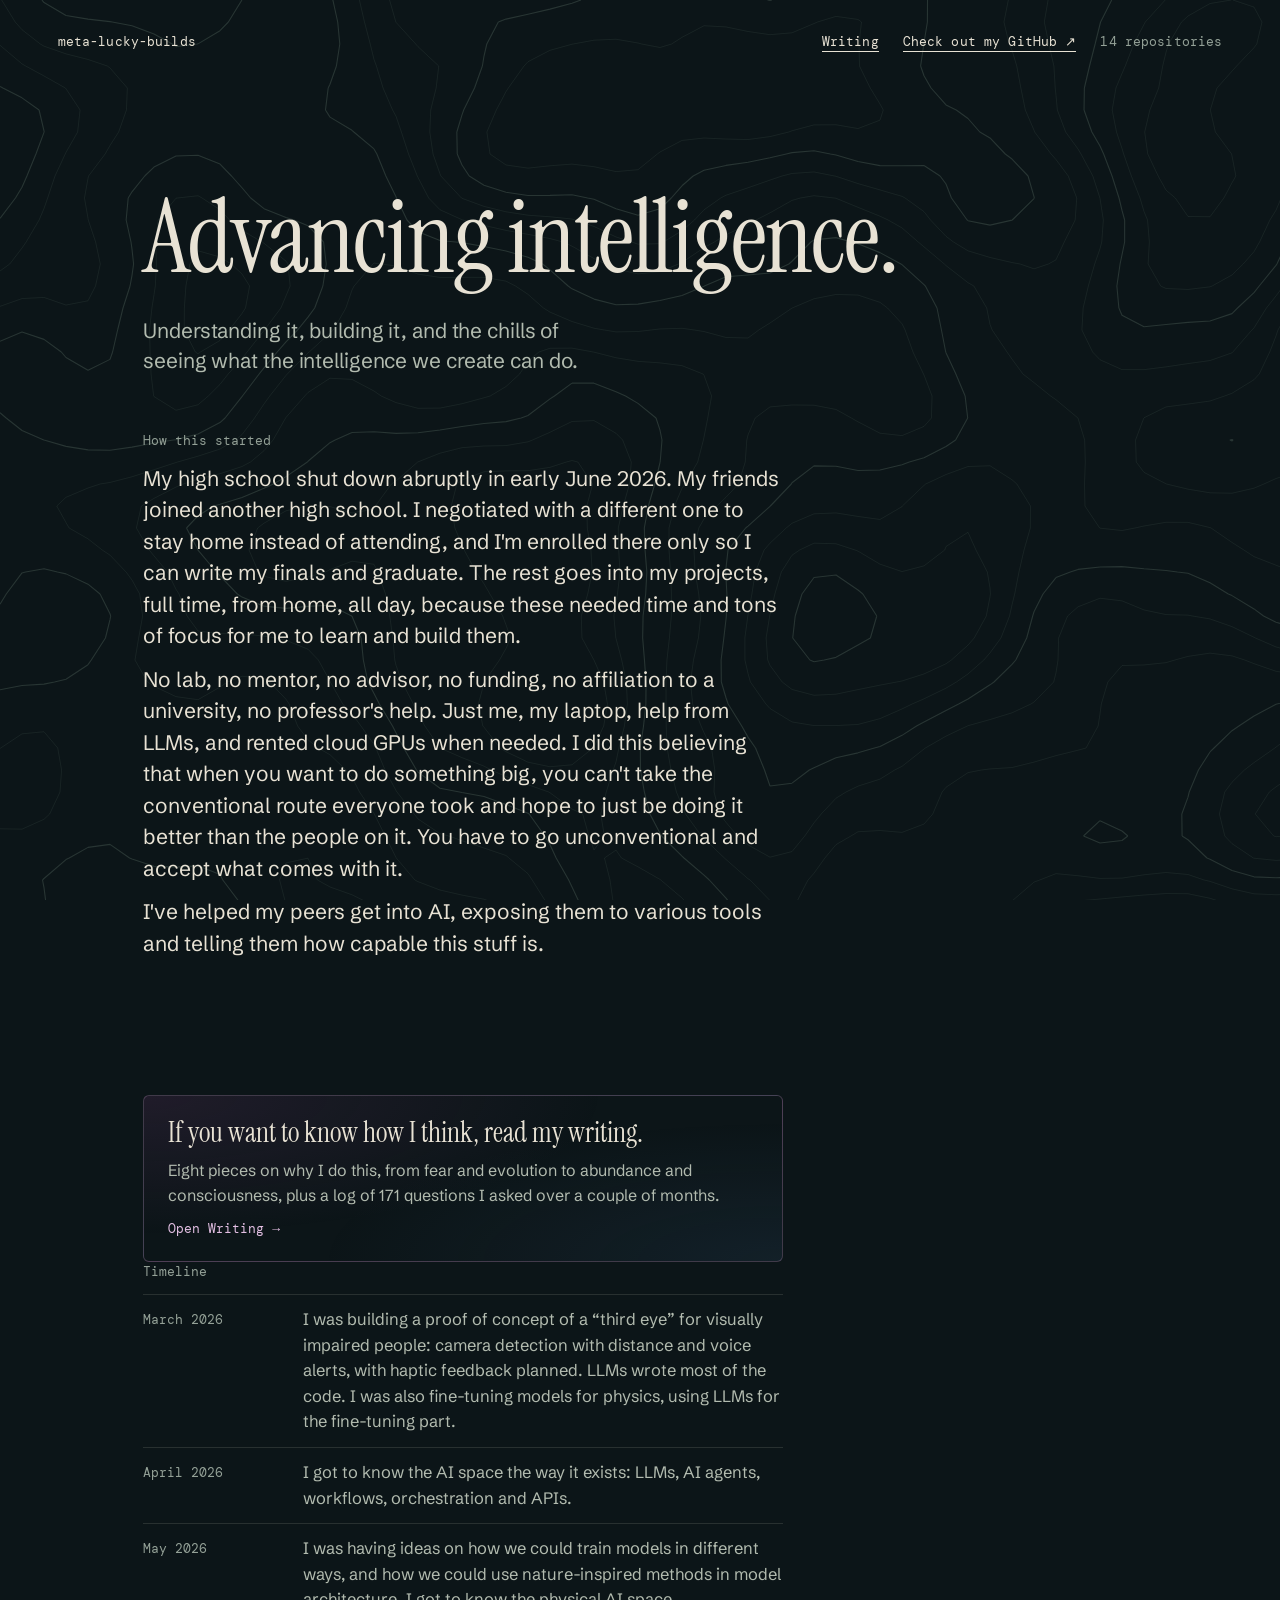
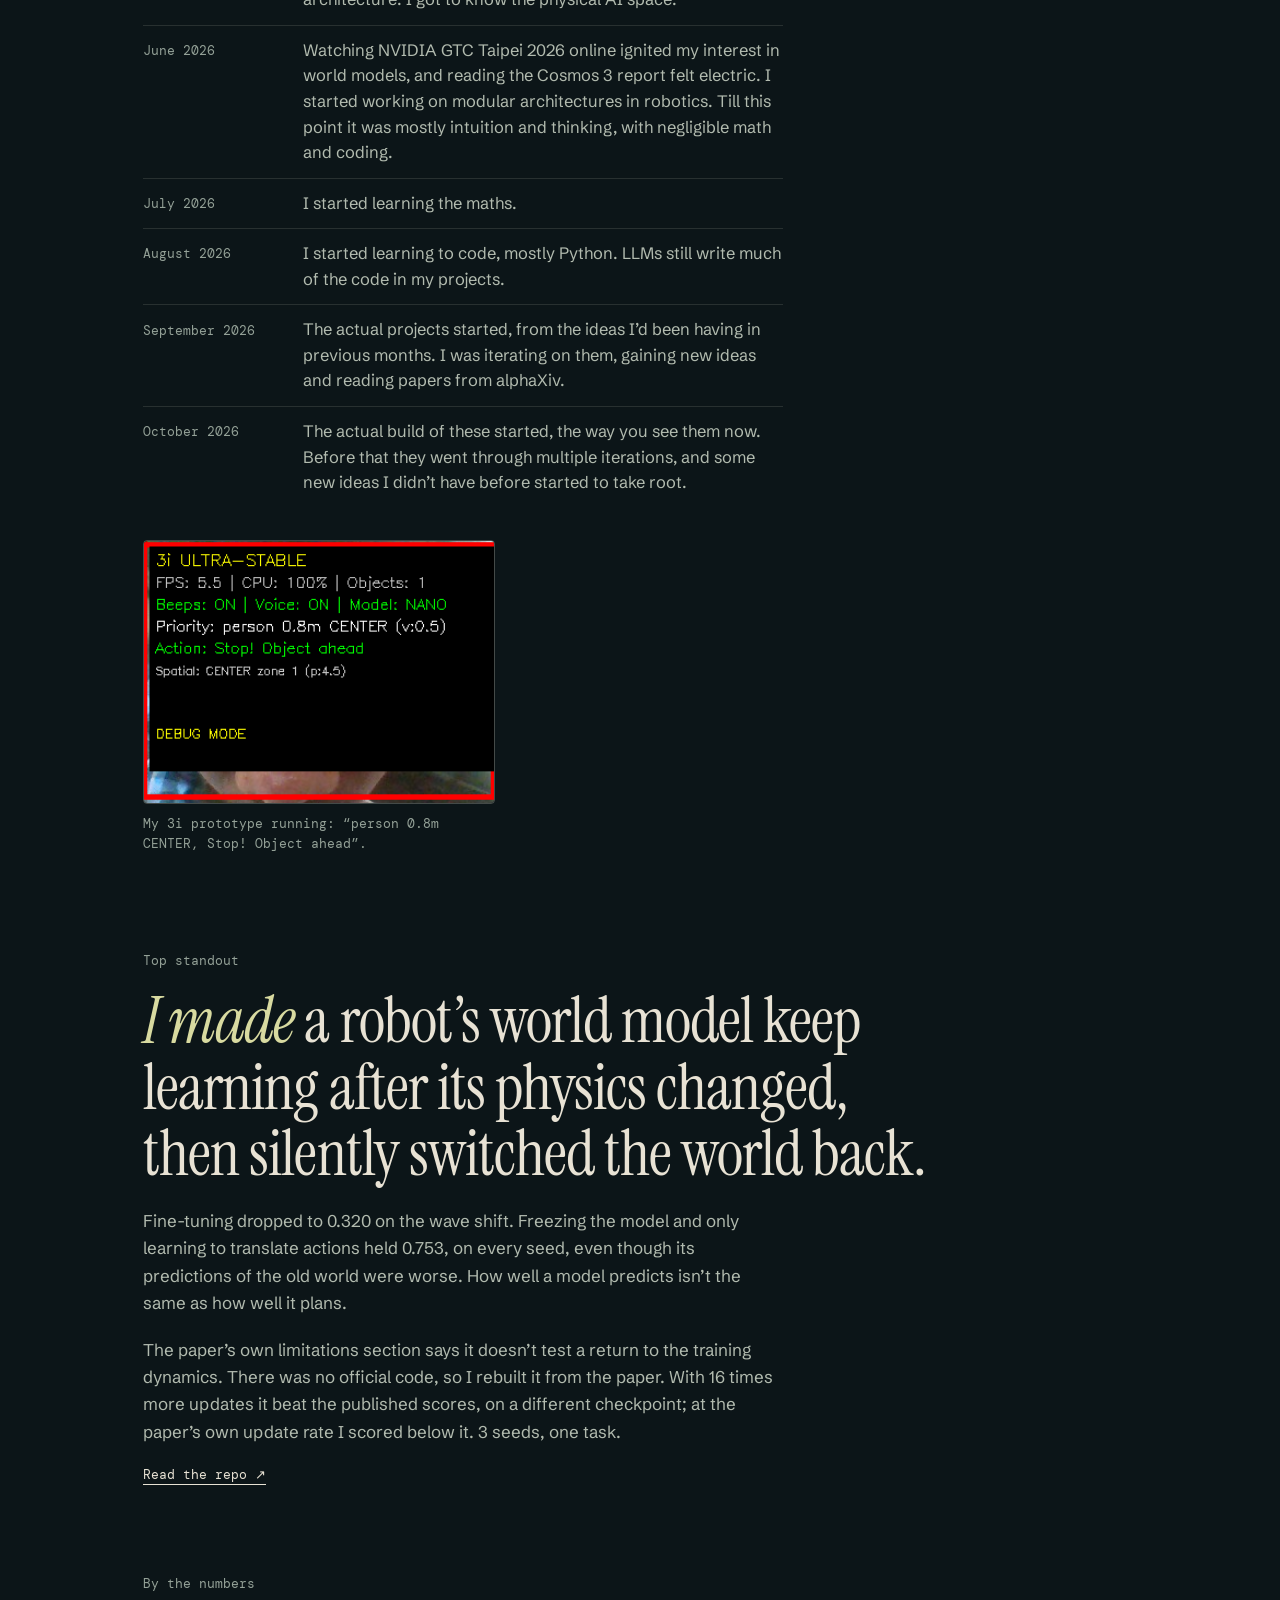
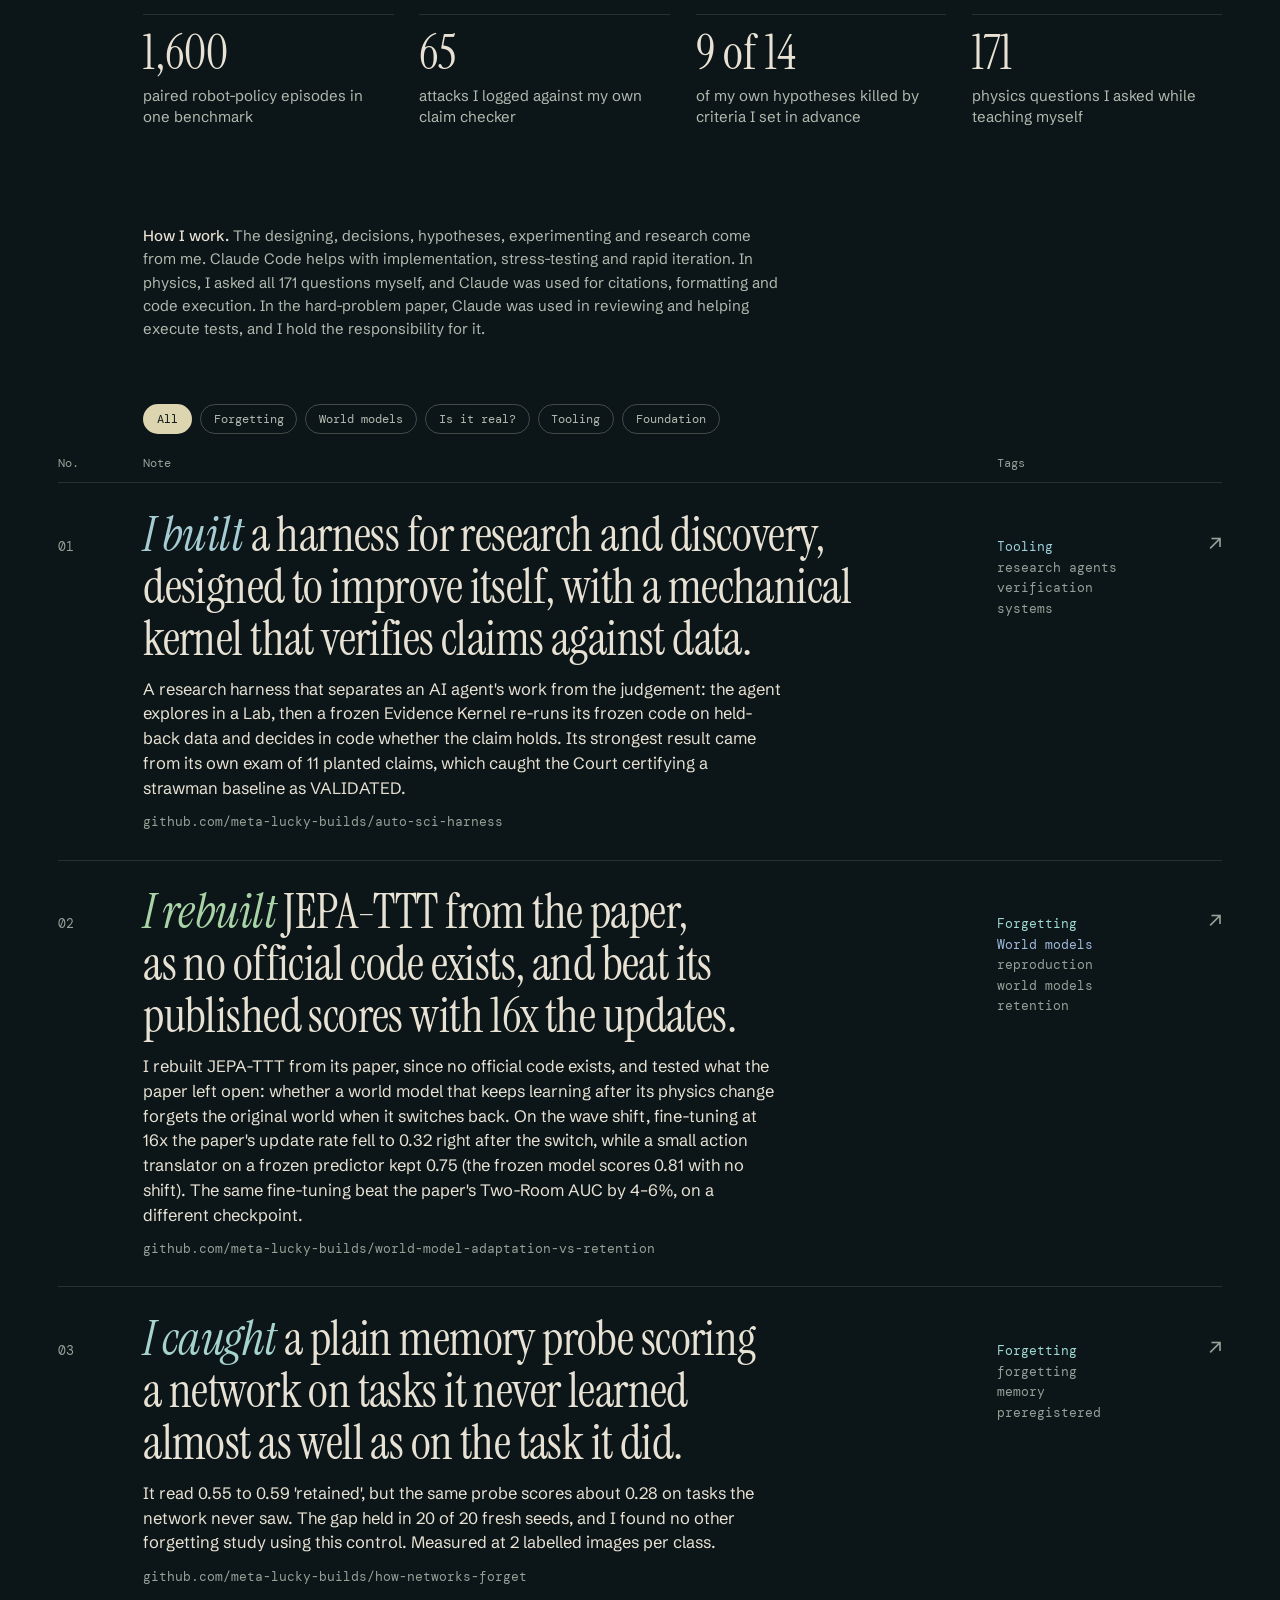
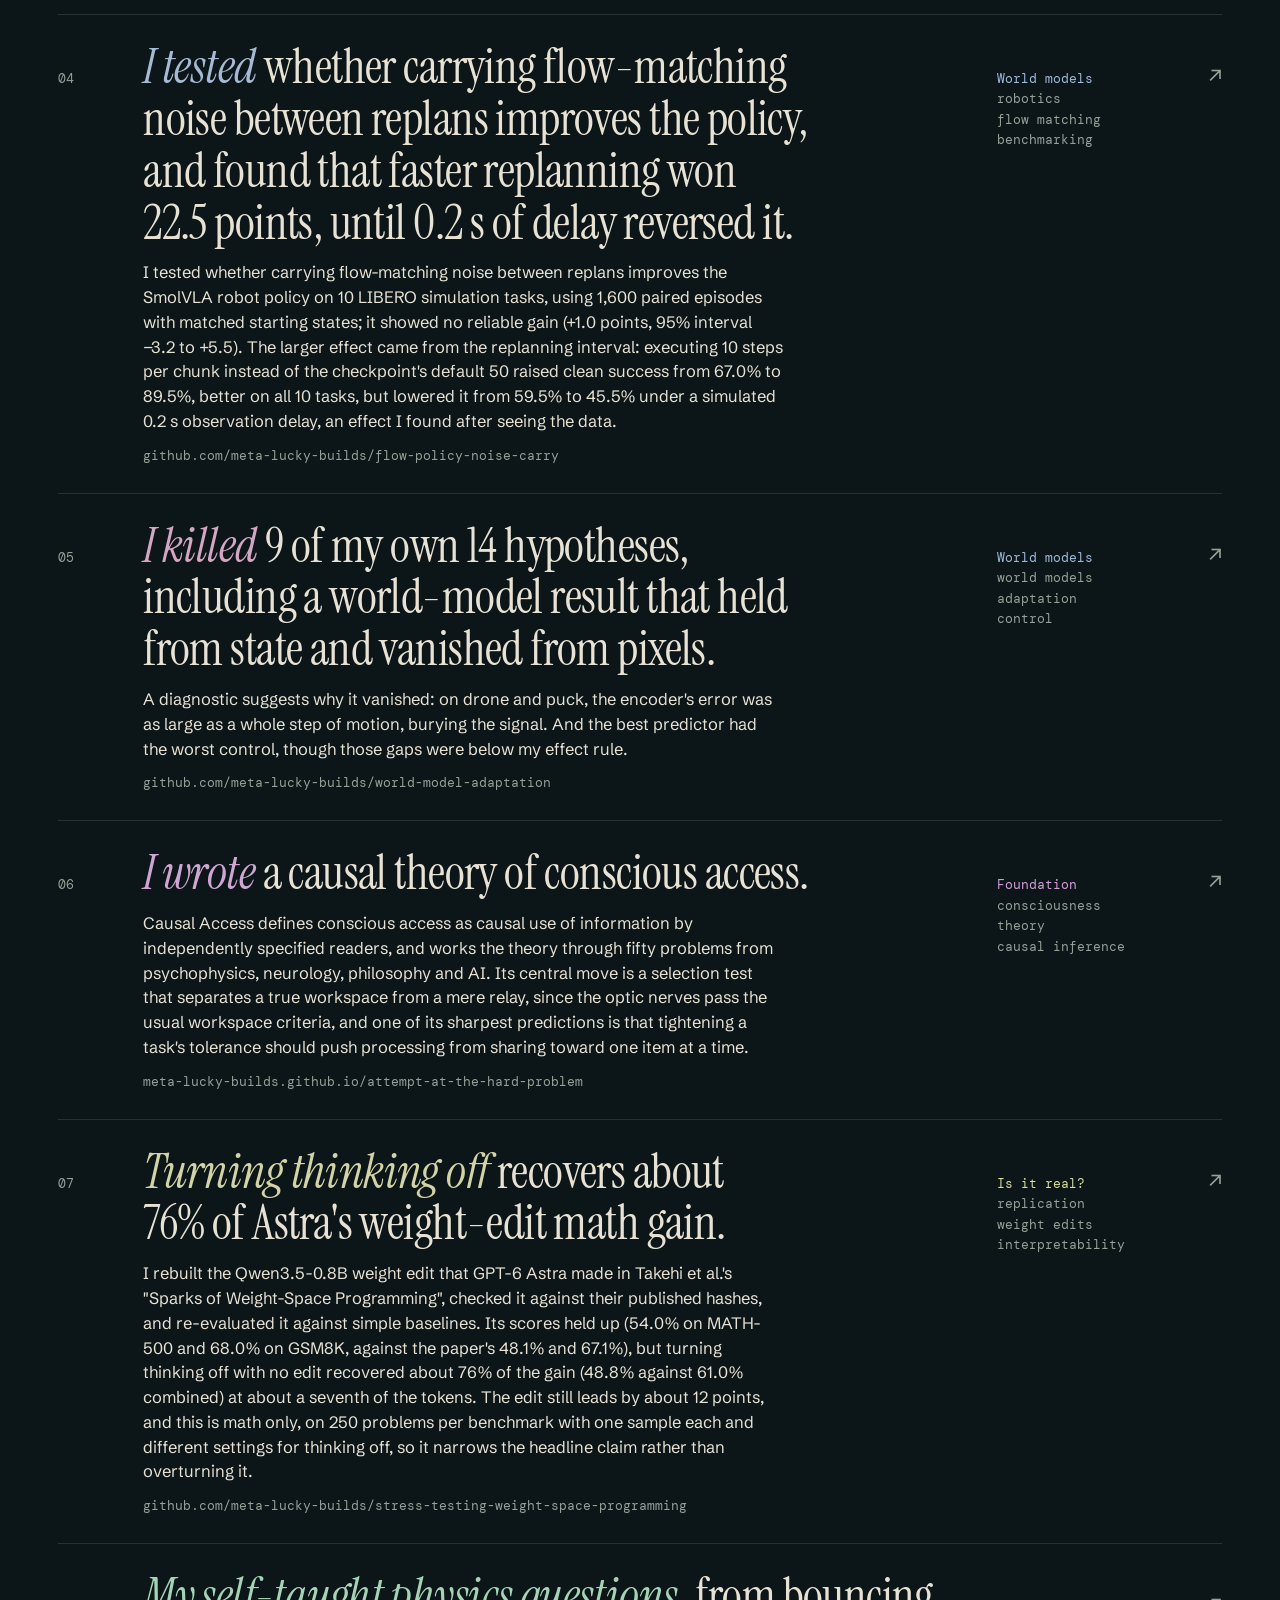
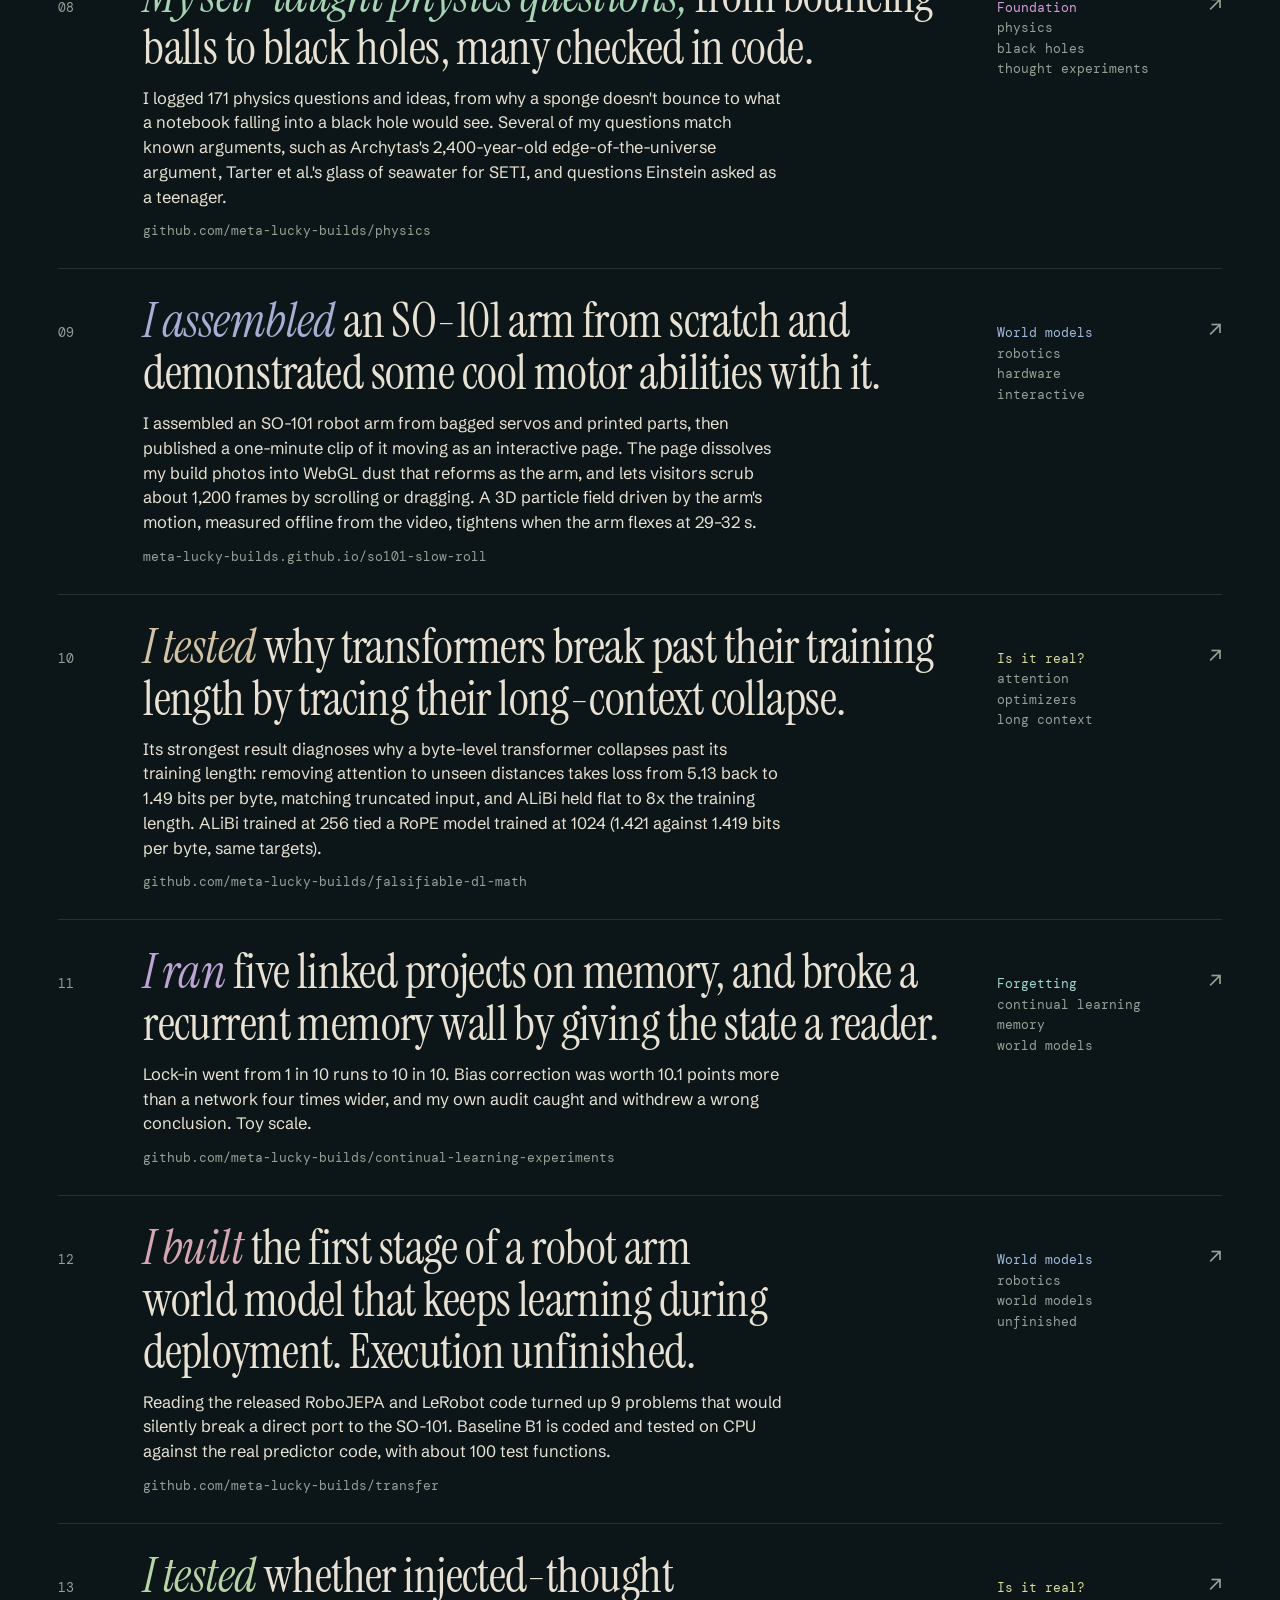
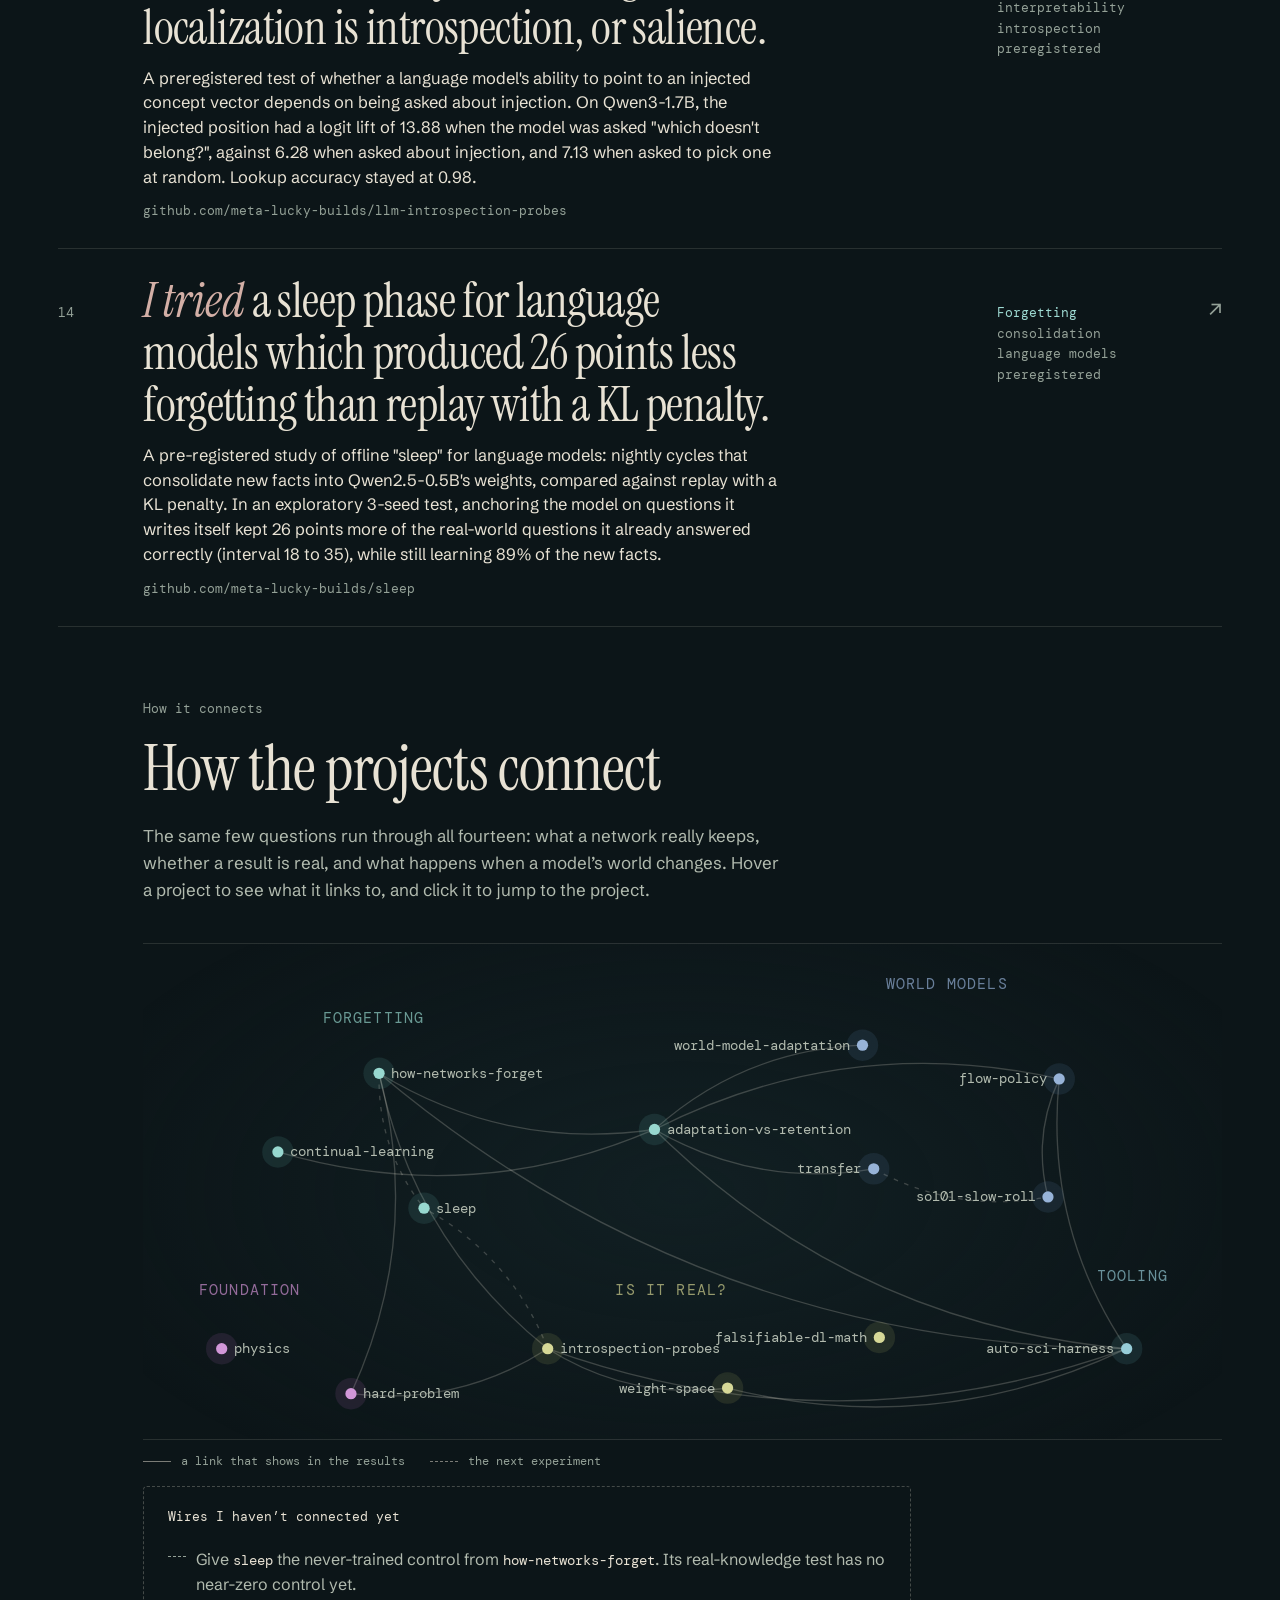
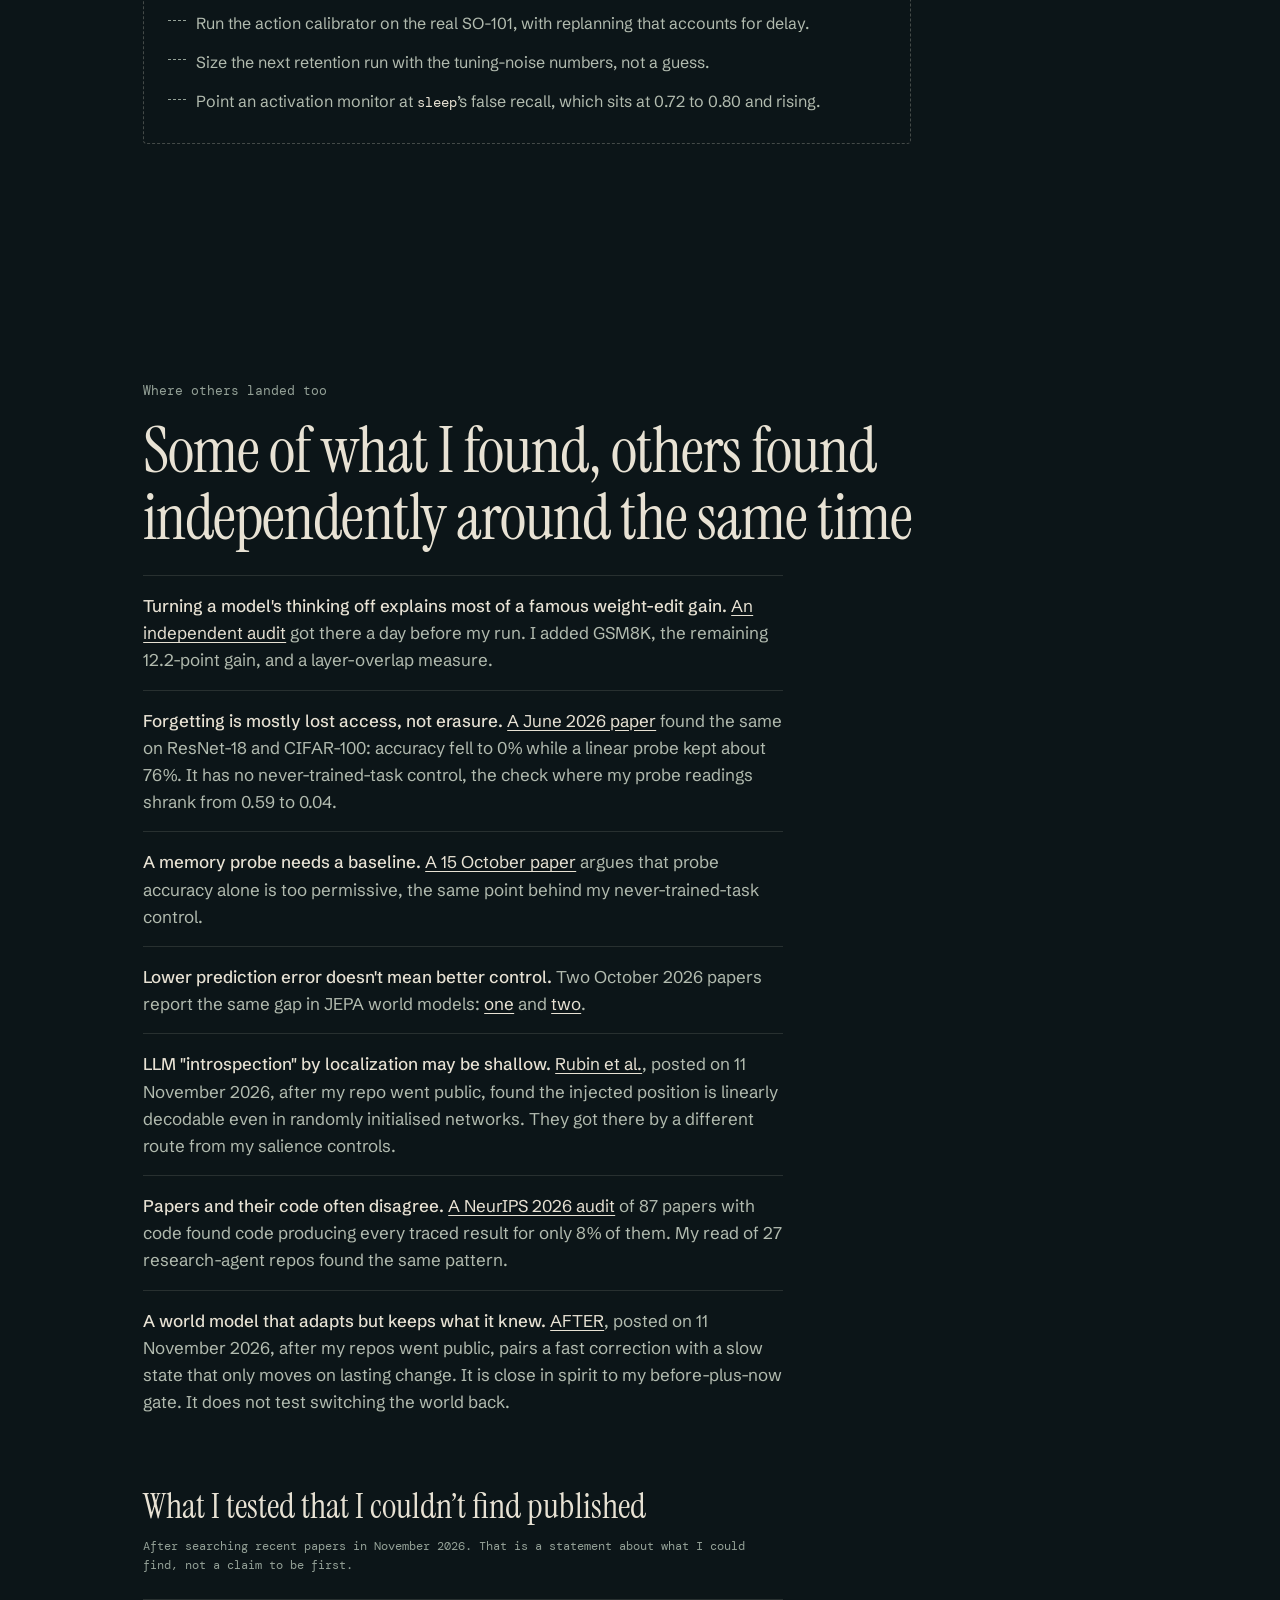
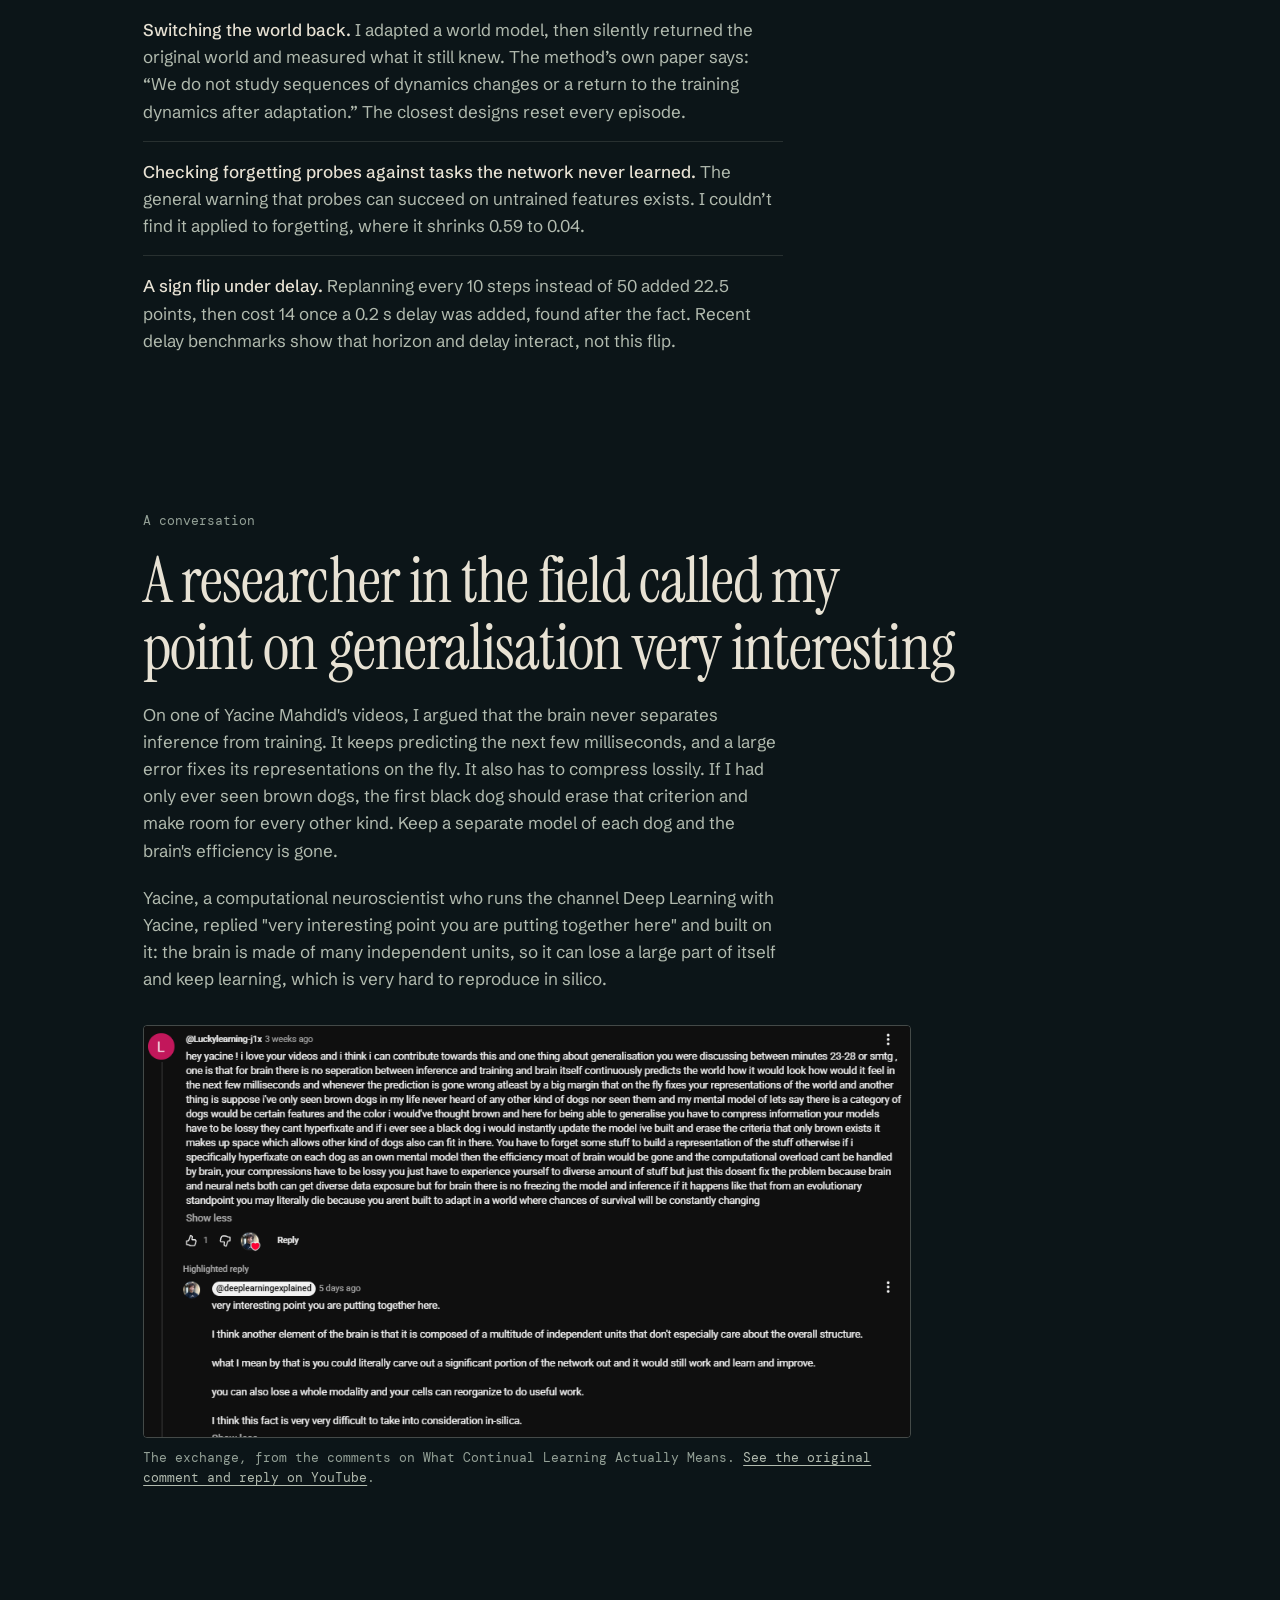
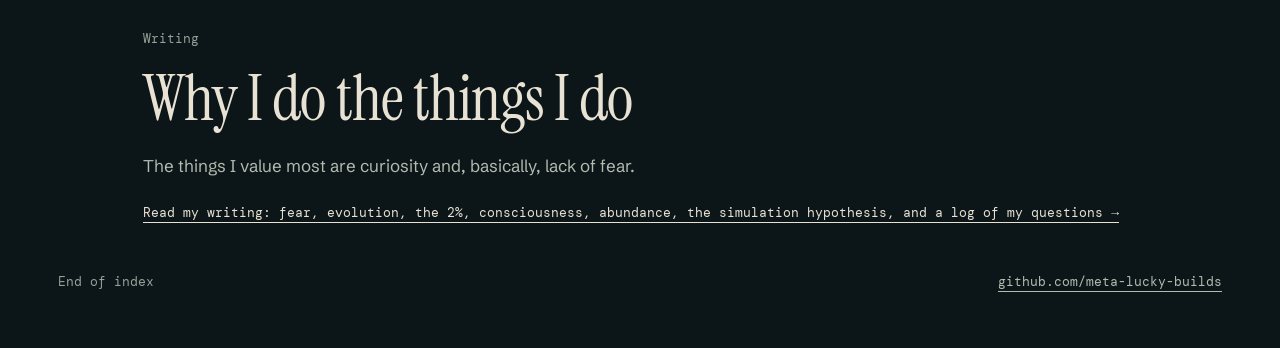
==== commit 737aec1a: "Project rows in my own words, simpler homepage, updated related work Co-Authored-By: Claude Opus 5.5" ====
--- a/index.html
+++ b/index.html
@@ -31,7 +31,7 @@
         </span>
       </div>
       <h1 class="masthead__title">Advancing intelligence.</h1>
-      <p class="masthead__line">Understanding it, building it, and the chills of seeing what the intelligence we create can do. Fourteen projects below: what I built, what I tested, what broke.</p>
+      <p class="masthead__line">Understanding it, building it, and the chills of seeing what the intelligence we create can do.</p>
     </header>
 
     <main>
@@ -75,9 +75,9 @@
       <section class="standout" aria-labelledby="standout-title">
         <p class="section-label" id="standout-title">Top standout</p>
         <div class="standout__body">
-          <h2 class="standout__headline"><em>I tested</em> what a published world-model method says it never measured: whether adapting makes it forget.</h2>
-          <p>JEPA-TTT lets a world model keep learning after its environment changes. Its authors write that their experiments "do not measure retention" or catastrophic forgetting. There was no official code, so I rebuilt it from the paper and added the missing test: silently switch the world back and see what the model still knows. Fine-tuning adapts well, then drops to 0.255 to 0.320 right after the switch, against 0.812 for the model that never adapted. A design of mine that freezes the world model and learns only a small action translator held 0.753 on average, and kept its edge over fine-tuning on every seed. With 16 updates per batch, adaptation also beat the paper's published scores on both shifts: 0.755 against 0.725, and 0.773 against 0.728.</p>
-          <p>This is 3 seeds on one task, on a different checkpoint, and at the paper's own update rate I scored below it.</p>
+          <h2 class="standout__headline"><em>I made</em> a robot&rsquo;s world model keep learning after its physics changed, then silently switched the world back.</h2>
+          <p>Fine-tuning dropped to 0.320 on the wave shift. Freezing the model and only learning to translate actions held 0.753, on every seed, even though its predictions of the old world were worse. How well a model predicts isn&rsquo;t the same as how well it plans.</p>
+          <p>The paper&rsquo;s own limitations section says it doesn&rsquo;t test a return to the training dynamics. There was no official code, so I rebuilt it from the paper. With 16 times more updates it beat the published scores, on a different checkpoint; at the paper&rsquo;s own update rate I scored below it. 3 seeds, one task.</p>
           <a class="standout__link" href="https://github.com/meta-lucky-builds/world-model-adaptation-vs-retention" target="_blank" rel="noopener">Read the repo <span aria-hidden="true">↗</span></a>
         </div>
       </section>
@@ -88,7 +88,7 @@
           <div class="metrics__item"><dt>1,600</dt><dd>paired robot-policy episodes in one benchmark</dd></div>
           <div class="metrics__item"><dt>65</dt><dd>attacks I logged against my own claim checker</dd></div>
           <div class="metrics__item"><dt>9 of 14</dt><dd>of my own hypotheses killed by criteria I set in advance</dd></div>
-          <div class="metrics__item"><dt>171</dt><dd>physics questions, each answered from first principles</dd></div>
+          <div class="metrics__item"><dt>171</dt><dd>physics questions I asked while teaching myself</dd></div>
         </dl>
       </section>
 
@@ -107,45 +107,13 @@
       <section class="connect" id="connect" aria-labelledby="connect-title">
         <p class="section-label">How it connects</p>
         <div class="connect__body">
-          <h2 class="why__title" id="connect-title">Fourteen repos. Four threads. Results that cross over.</h2>
-          <p class="connect__intro">Looked at one by one, these are fourteen topics. Side by side, they are four threads, and a result in one keeps changing what the others mean.</p>
-          <p class="connect__intro">It runs forward too. A step in one thread could lift the rest: a clean way to read what a model actually uses would tell the forgetting work what to protect, the world models when to adapt, and the robot when it is wrong. Hover a finding to see where it travels.</p>
+          <h2 class="why__title" id="connect-title">How the projects connect</h2>
+          <p class="connect__intro">The same few questions run through all fourteen: what a network really keeps, whether a result is real, and what happens when a model&rsquo;s world changes. Hover a project to see what it links to, and click it to jump to the project.</p>
 
           <div class="connect__map-wrap">
             <svg class="connect__map" id="connect-map" viewBox="0 0 960 440" role="img" aria-label="Map of the fourteen repositories in four threads, with lines where a result in one connects to another."></svg>
           </div>
           <p class="connect__legend"><span class="connect__key connect__key--solid"></span>a link that shows in the results <span class="connect__key connect__key--dashed"></span>the next experiment</p>
-
-          <ol class="connect__findings">
-            <li class="finding" data-finding="1" tabindex="0">
-              <span class="finding__no">01</span>
-              <h3 class="finding__title">Often the memory wasn&rsquo;t gone. The way in was.</h3>
-              <p class="finding__stat"><span class="finding__num">0.32 &rarr; 0.75</span><span class="finding__cap">score right after the world silently switched back: fine-tuning, against a frozen world model with a small action calibrator (its average)</span></p>
-              <p class="finding__text">In small networks, early forgetting was 0.96 lost access, and masking the outputs alone recovered 0.94. It depends on the setting: deeper forgetting leaves more that nothing recovers. Refitting only the last layer took a toy learner from 41.5% to 70.6%. The world-model test points the same way: freeze the core, adapt the edge, and the old world survives. The SO-101 design, a spec not yet run, has the same shape.</p>
-              <p class="finding__in">how-networks-forget &middot; continual-learning-experiments &middot; world-model-adaptation-vs-retention &middot; transfer</p>
-            </li>
-            <li class="finding" data-finding="2" tabindex="0">
-              <span class="finding__no">02</span>
-              <h3 class="finding__title">The probe said yes. The control said no.</h3>
-              <p class="finding__stat"><span class="finding__num">0.59 &rarr; 0.04</span><span class="finding__cap">memory a plain probe reported, against what was left after a never-trained-task control, same setting</span></p>
-              <p class="finding__text">The same trap turned up five times. From pixels, the world model with the best predictions had the lowest control success, though the gap was under my own effect rule. A calibrator that predicted worse retained far better. A random direction moved an LLM&rsquo;s answer almost as much as the &ldquo;concept&rdquo; did. A direction matching a weight edit at cosine 0.62 changed nothing when removed. My hard-problem paper says why: decoding is neither sufficient nor necessary for use.</p>
-              <p class="finding__in">how-networks-forget &middot; world-model-adaptation &middot; world-model-adaptation-vs-retention &middot; llm-introspection-probes &middot; stress-testing-weight-space-programming &middot; attempt-at-the-hard-problem</p>
-            </li>
-            <li class="finding" data-finding="3" tabindex="0">
-              <span class="finding__no">03</span>
-              <h3 class="finding__title">Every claim gets an impostor.</h3>
-              <p class="finding__stat"><span class="finding__num">65</span><span class="finding__cap">attacks I logged against the gate built to enforce it</span></p>
-              <p class="finding__text">Each test asks what would produce the effect without the claimed cause: a task the network never learned, a random direction of the same size, the model&rsquo;s thinking simply switched off, the world silently switched back, a 20-minute check that noise even matters. auto-sci-harness turns that move into code an agent can run but can&rsquo;t overrule.</p>
-              <p class="finding__in">how-networks-forget &middot; llm-introspection-probes &middot; stress-testing-weight-space-programming &middot; world-model-adaptation-vs-retention &middot; flow-policy-noise-carry &middot; auto-sci-harness</p>
-            </li>
-            <li class="finding" data-finding="4" tabindex="0">
-              <span class="finding__no">04</span>
-              <h3 class="finding__title">One result sets the bar for the others.</h3>
-              <p class="finding__stat"><span class="finding__num">+13 from nothing</span><span class="finding__cap">points the best of 12 settings gained with no real effect behind it</span></p>
-              <p class="finding__text">So a 5-point gain needs about 900 episodes per arm before I trust it, a bar my 3-seed world-model results don&rsquo;t clear yet. The same robot-policy benchmark found that replanning every 10 steps instead of 50 added 22.5 points, but with a 0.2 s delay the same choice cost 14, found after the fact. A real arm has real lag, so that matters directly for how the SO-101 replans.</p>
-              <p class="finding__in">flow-policy-noise-carry &middot; world-model-adaptation-vs-retention &middot; so101-slow-roll</p>
-            </li>
-          </ol>
 
           <div class="connect__next" data-finding="next" tabindex="0">
             <p class="connect__next-title">Wires I haven&rsquo;t connected yet</p>
@@ -156,8 +124,6 @@
               <li>Point an activation monitor at <em>sleep</em>&rsquo;s false recall, which sits at 0.72 to 0.80 and rising.</li>
             </ul>
           </div>
-
-          <p class="connect__foundation">Underneath: 171 physics questions I asked myself, and a paper that sets the bar for AI metacognition: predicting hidden state beyond the input cues, confirmed by intervention. Fluent self-explanation doesn&rsquo;t count.</p>
         </div>
       </section>
 
@@ -166,16 +132,18 @@
         <div class="why__body">
           <h2 class="why__title" id="landed-title">Some of what I found, others found independently around the same time</h2>
           <ul class="landed__list">
-            <li><strong>Turning a model's thinking off explains most of a famous weight-edit gain.</strong> <a href="https://carlostoledo.co/reports/weight-space-programming.html" target="_blank" rel="noopener">An independent audit</a> got there a day before my run. I added GSM8K, the remaining 12.2-point gain, and a layer-overlap measure I found nobody else reporting.</li>
+            <li><strong>Turning a model's thinking off explains most of a famous weight-edit gain.</strong> <a href="https://carlostoledo.co/reports/weight-space-programming.html" target="_blank" rel="noopener">An independent audit</a> got there a day before my run. I added GSM8K, the remaining 12.2-point gain, and a layer-overlap measure.</li>
+            <li><strong>Forgetting is mostly lost access, not erasure.</strong> <a href="https://arxiv.org/abs/2606.06032" target="_blank" rel="noopener">A June 2026 paper</a> found the same on ResNet-18 and CIFAR-100: accuracy fell to 0% while a linear probe kept about 76%. It has no never-trained-task control, the check where my probe readings shrank from 0.59 to 0.04.</li>
+            <li><strong>A memory probe needs a baseline.</strong> <a href="https://arxiv.org/abs/2610.22655" target="_blank" rel="noopener">A 15 October paper</a> argues that probe accuracy alone is too permissive, the same point behind my never-trained-task control.</li>
             <li><strong>Lower prediction error doesn't mean better control.</strong> Two October 2026 papers report the same gap in JEPA world models: <a href="https://arxiv.org/abs/2610.19375" target="_blank" rel="noopener">one</a> and <a href="https://arxiv.org/abs/2610.35636" target="_blank" rel="noopener">two</a>.</li>
-            <li><strong>A memory probe needs a baseline.</strong> <a href="https://arxiv.org/abs/2610.22655" target="_blank" rel="noopener">A 15 October paper</a> argues that probe accuracy alone is too permissive, the same point behind my never-trained-task control.</li>
-            <li><strong>An LLM can make a better robot brain than an end-to-end policy.</strong> On <a href="https://arxiv.org/abs/2610.36420" target="_blank" rel="noopener">a simulated SO-101 benchmark</a>, an LLM planning over a learned grasping policy scored 83.2%, against about 61% for the best end-to-end models. That's the question I'm building my own arm around.</li>
-            <li><strong>A world model that adapts but keeps what it knew.</strong> <a href="https://arxiv.org/abs/2611.15215" target="_blank" rel="noopener">AFTER</a>, posted on 11 November 2026, two days after my repos went public, pairs a fast correction with a slow state that only moves on lasting change. It is close in spirit to my before-plus-now gate. It does not test switching the world back.</li>
+            <li><strong>LLM "introspection" by localization may be shallow.</strong> <a href="https://arxiv.org/abs/2611.15267" target="_blank" rel="noopener">Rubin et al.</a>, posted on 11 November 2026, after my repo went public, found the injected position is linearly decodable even in randomly initialised networks. They got there by a different route from my salience controls.</li>
+            <li><strong>Papers and their code often disagree.</strong> <a href="https://neurips.cc/virtual/2026/poster/157023" target="_blank" rel="noopener">A NeurIPS 2026 audit</a> of 87 papers with code found code producing every traced result for only 8% of them. My read of 27 research-agent repos found the same pattern.</li>
+            <li><strong>A world model that adapts but keeps what it knew.</strong> <a href="https://arxiv.org/abs/2611.15215" target="_blank" rel="noopener">AFTER</a>, posted on 11 November 2026, after my repos went public, pairs a fast correction with a slow state that only moves on lasting change. It is close in spirit to my before-plus-now gate. It does not test switching the world back.</li>
           </ul>
           <h3 class="landed__sub">What I tested that I couldn&rsquo;t find published</h3>
           <p class="landed__note">After searching recent papers in November 2026. That is a statement about what I could find, not a claim to be first.</p>
           <ul class="landed__list">
-            <li><strong>Switching the world back.</strong> I adapted a world model, then silently returned the original world and measured what it still knew. The method&rsquo;s own authors say they did not measure retention, and the closest designs reset every episode.</li>
+            <li><strong>Switching the world back.</strong> I adapted a world model, then silently returned the original world and measured what it still knew. The method&rsquo;s own paper says: &ldquo;We do not study sequences of dynamics changes or a return to the training dynamics after adaptation.&rdquo; The closest designs reset every episode.</li>
             <li><strong>Checking forgetting probes against tasks the network never learned.</strong> The general warning that probes can succeed on untrained features exists. I couldn&rsquo;t find it applied to forgetting, where it shrinks 0.59 to 0.04.</li>
             <li><strong>A sign flip under delay.</strong> Replanning every 10 steps instead of 50 added 22.5 points, then cost 14 once a 0.2 s delay was added, found after the fact. Recent delay benchmarks show that horizon and delay interact, not this flip.</li>
           </ul>
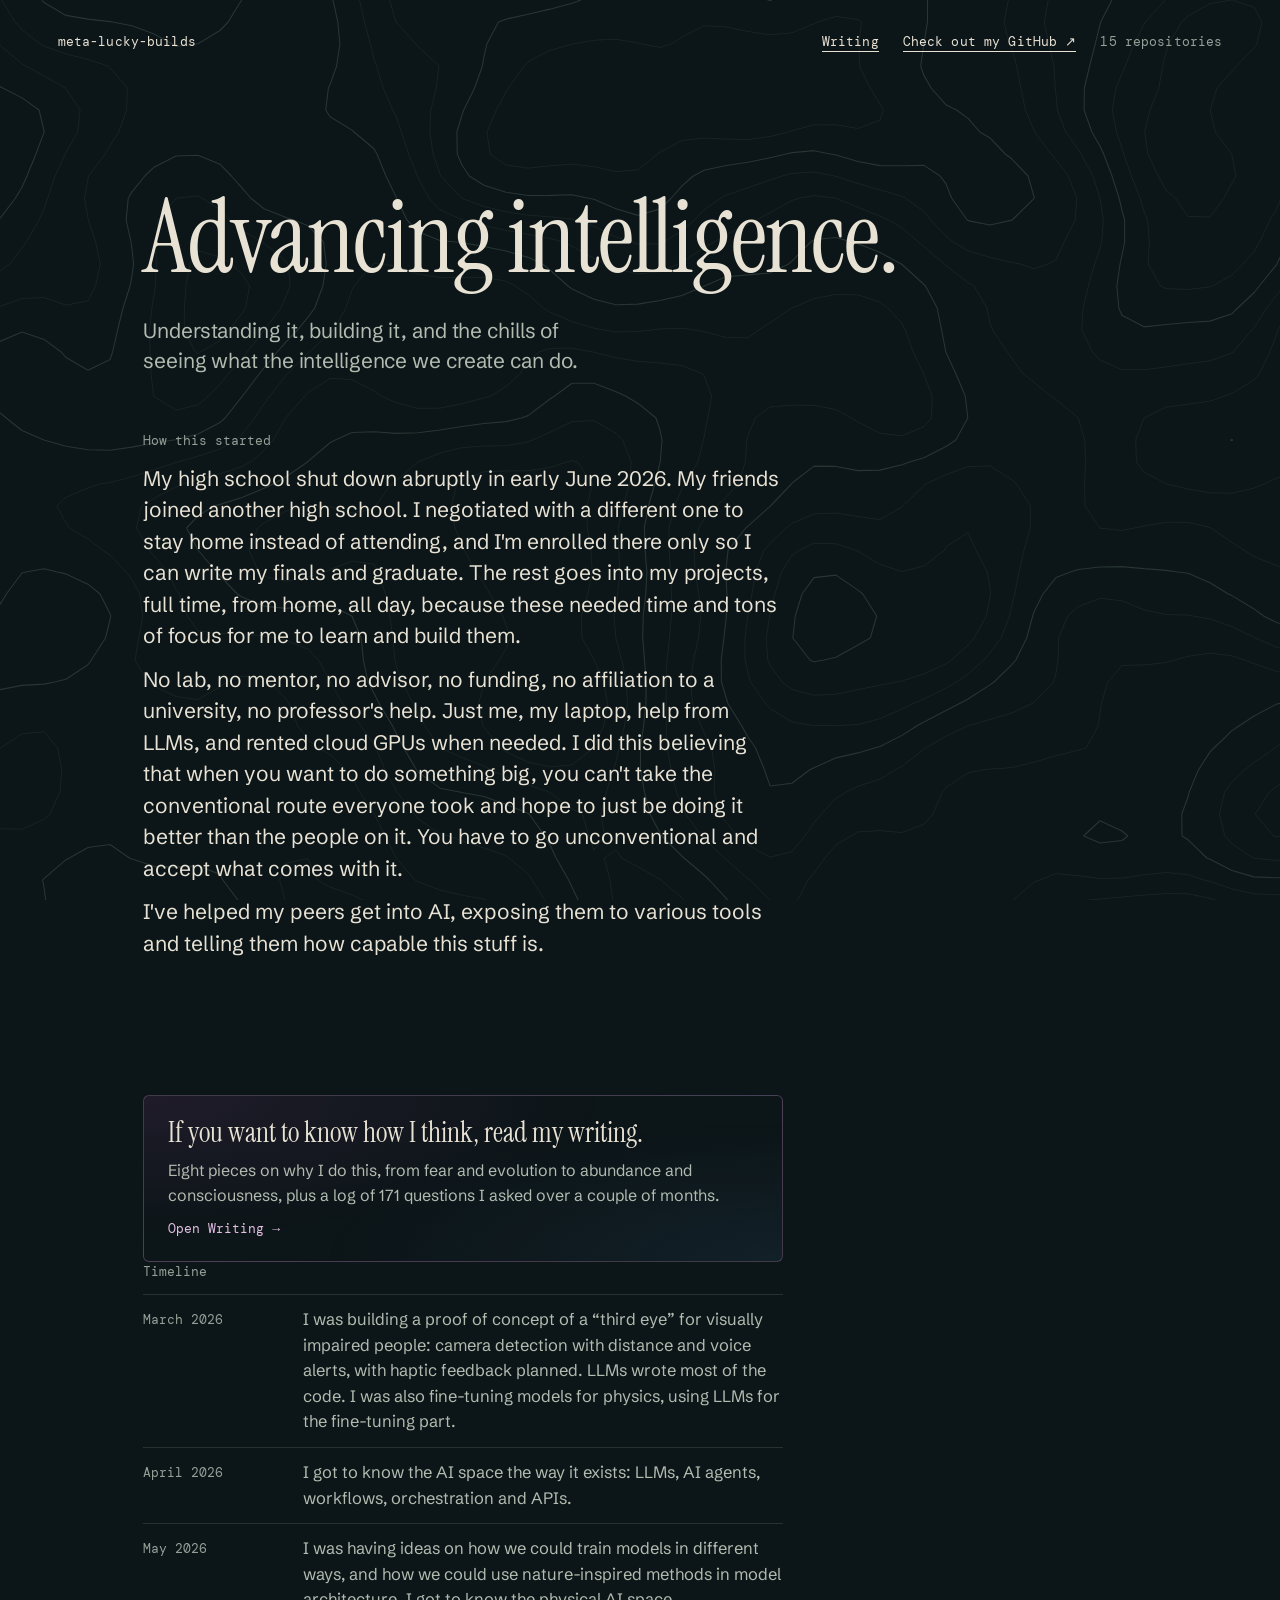
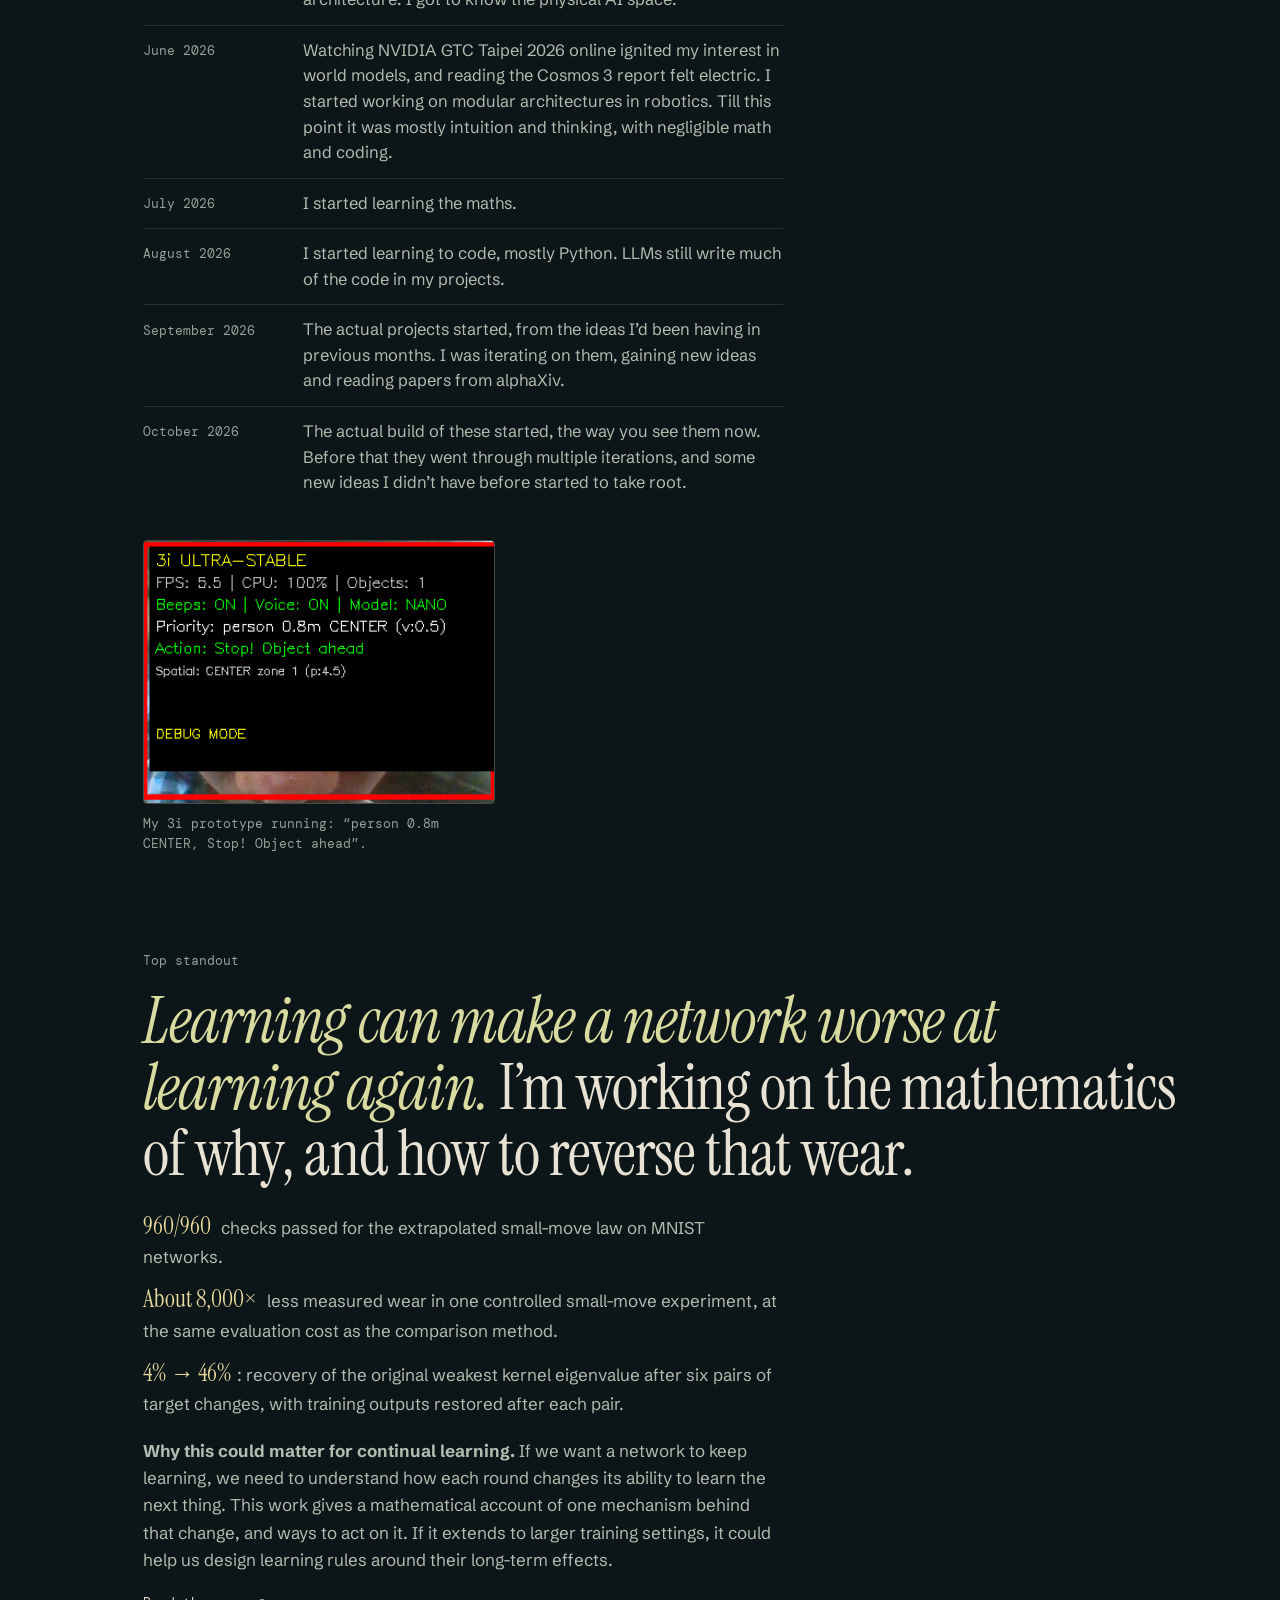
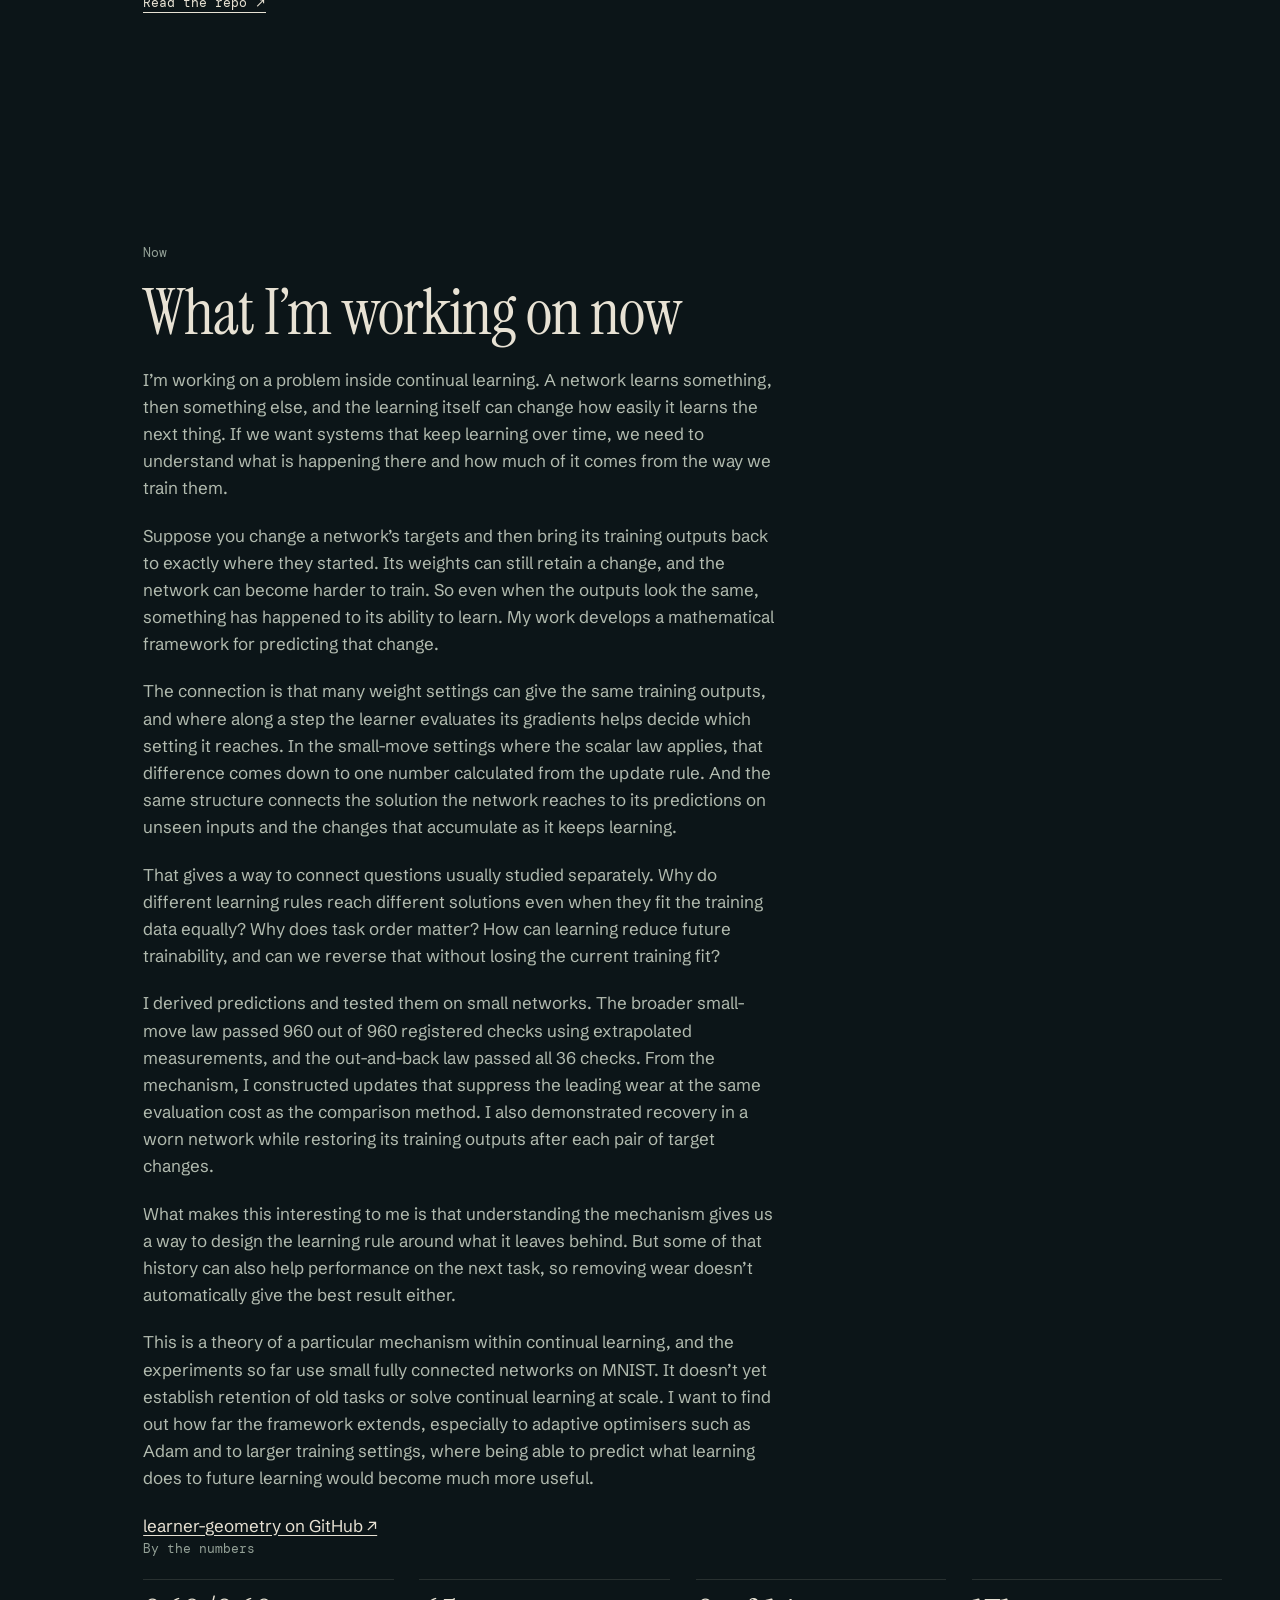
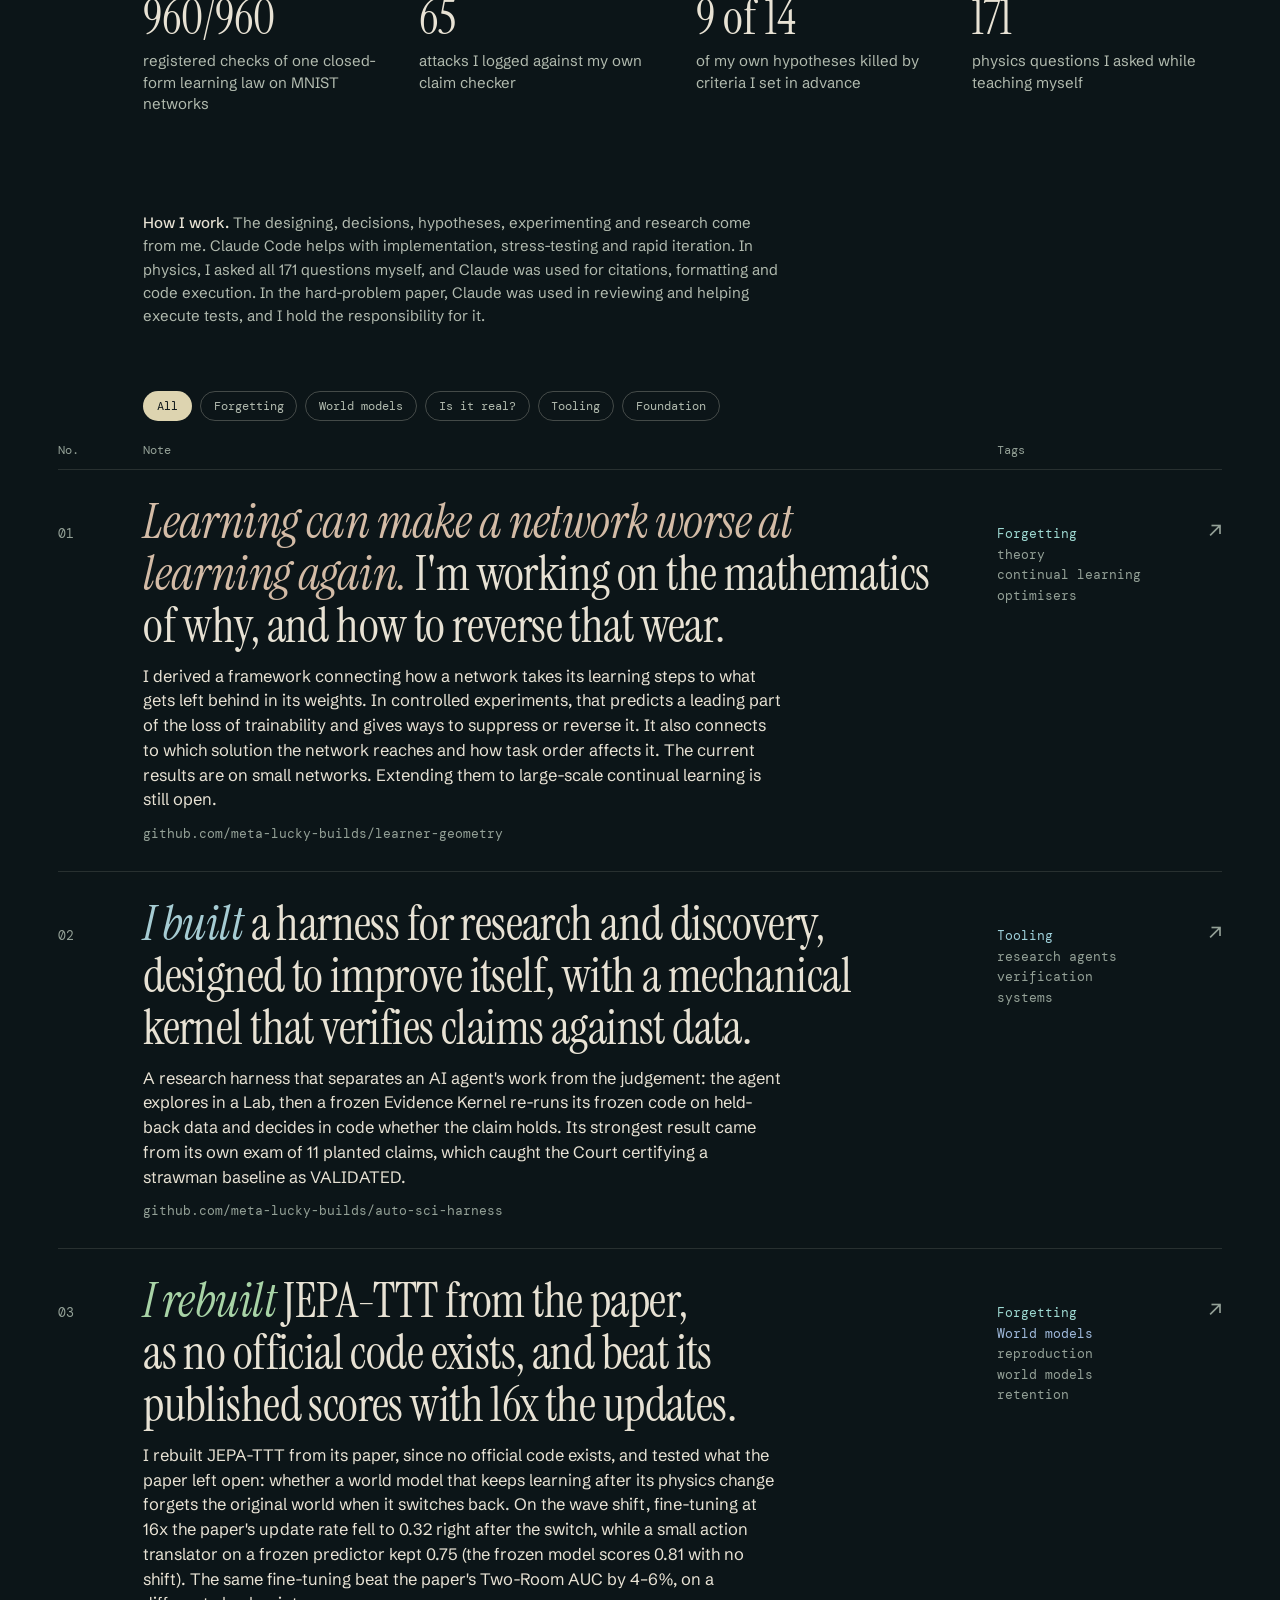
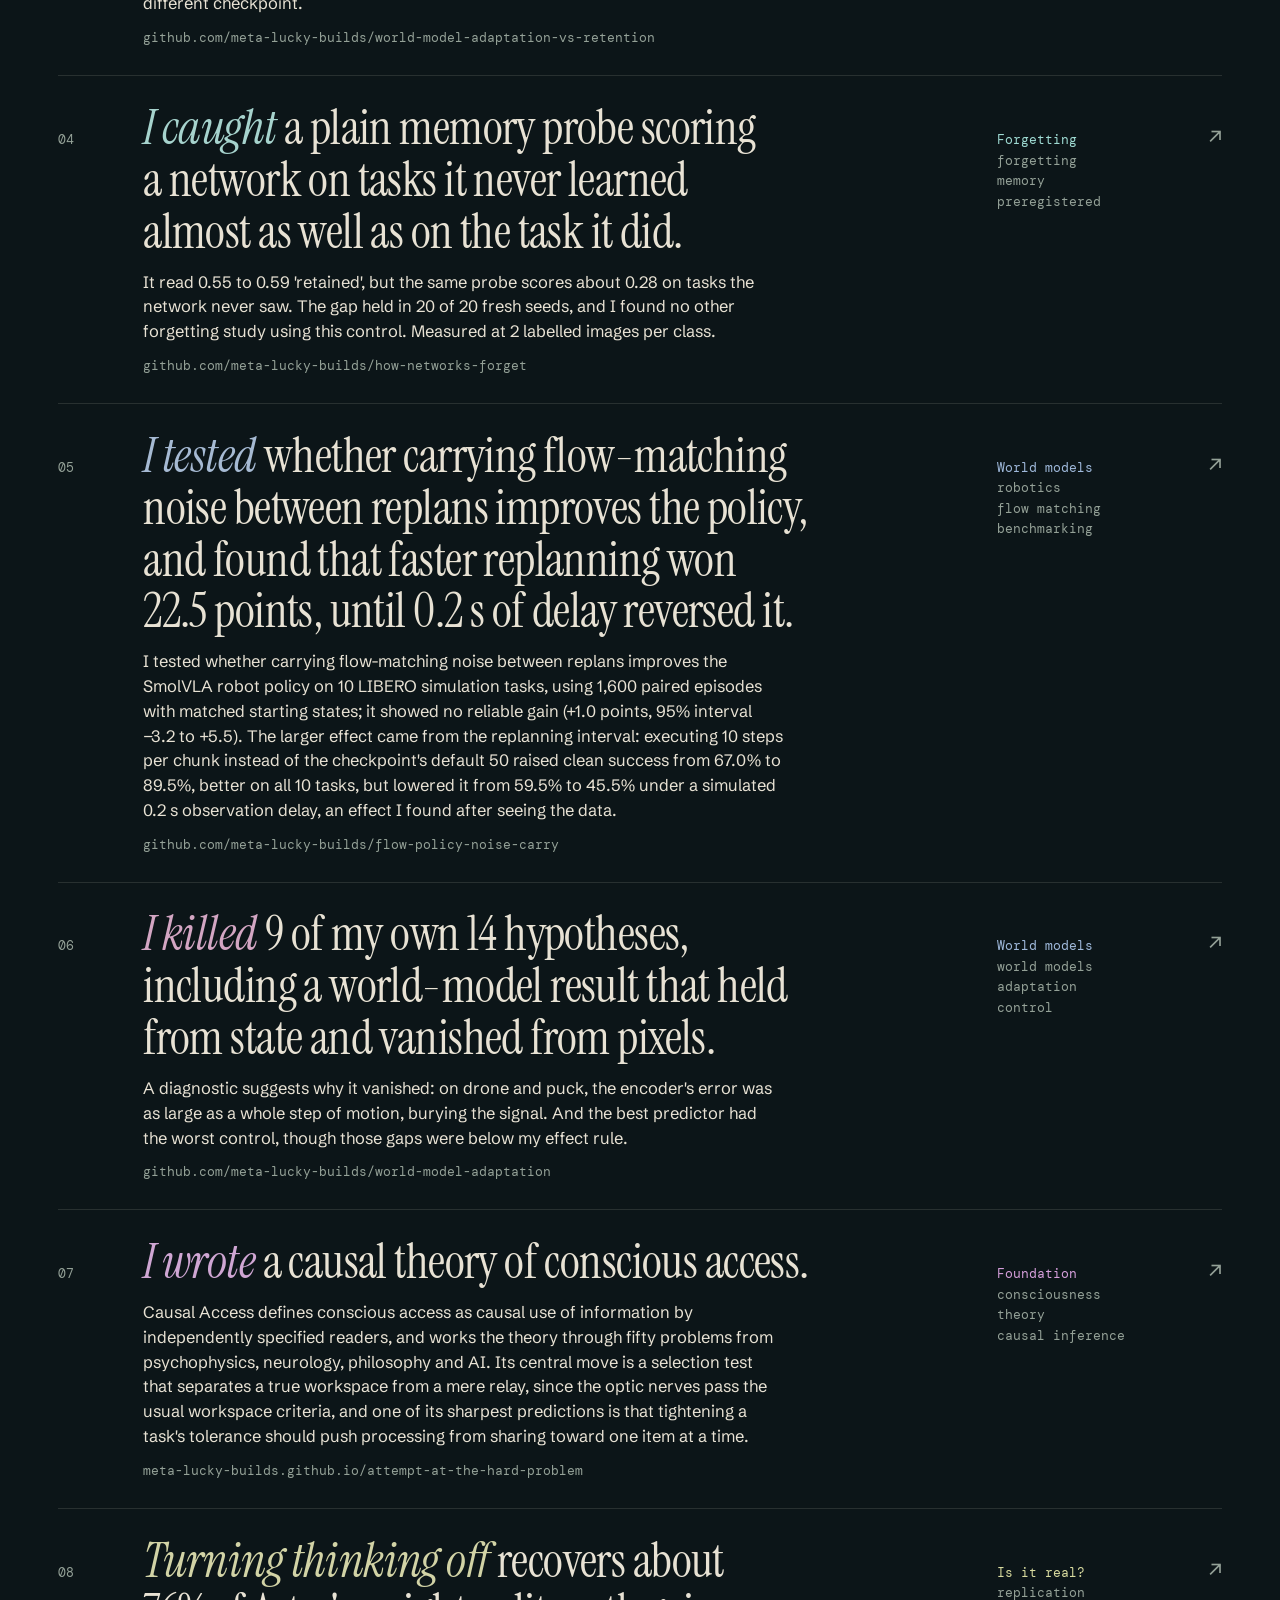
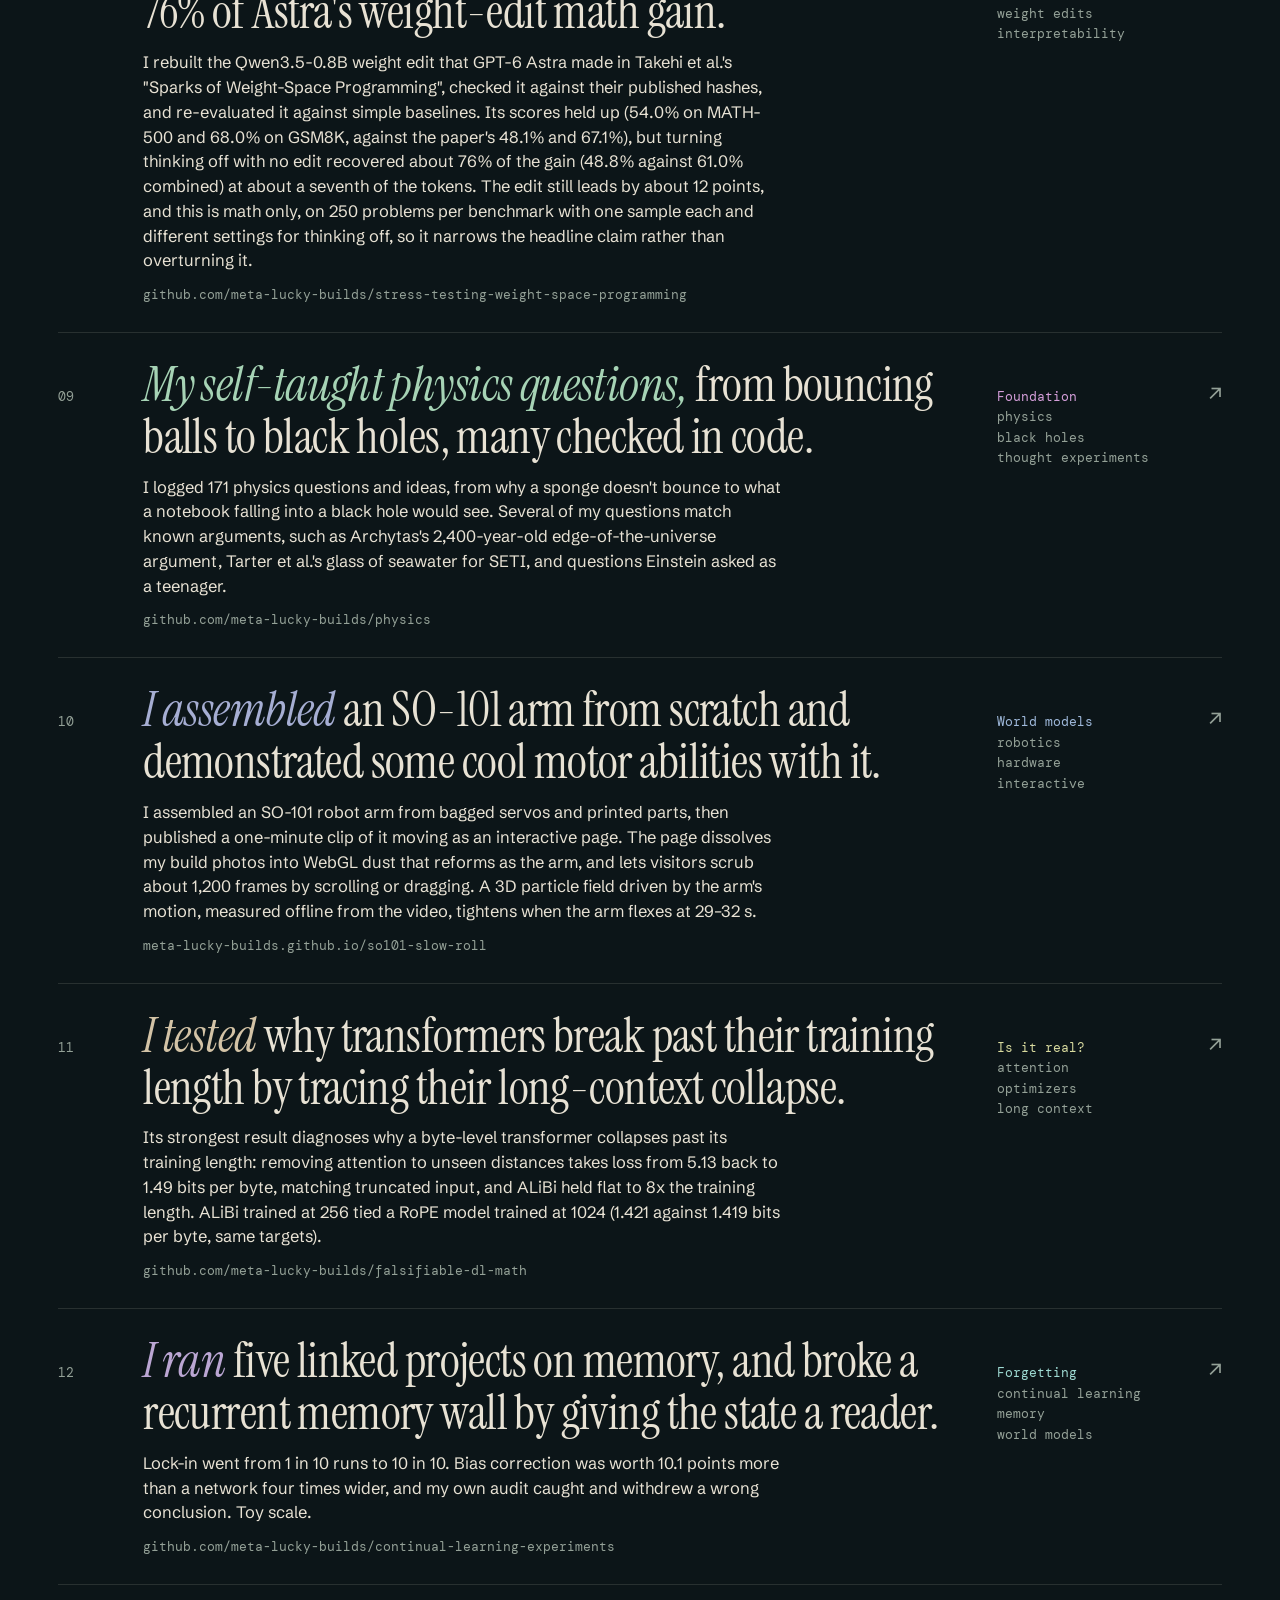
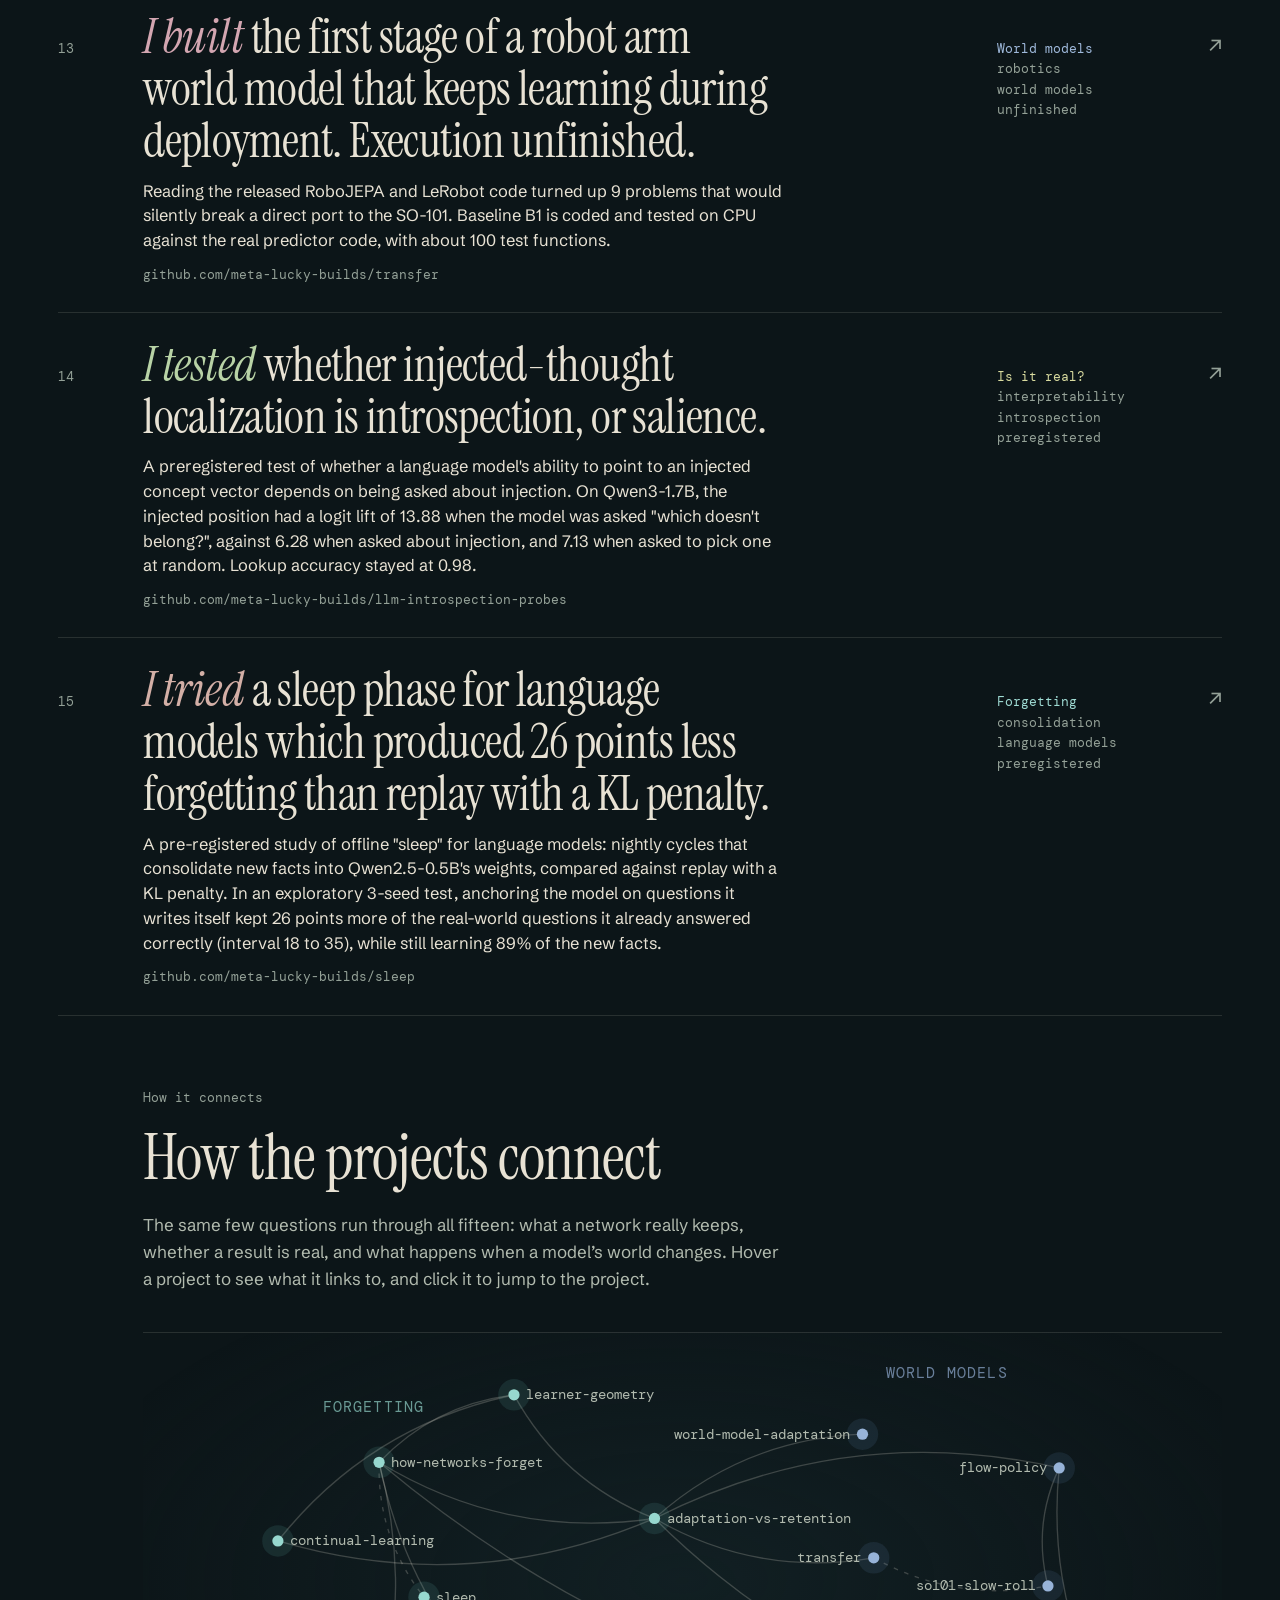
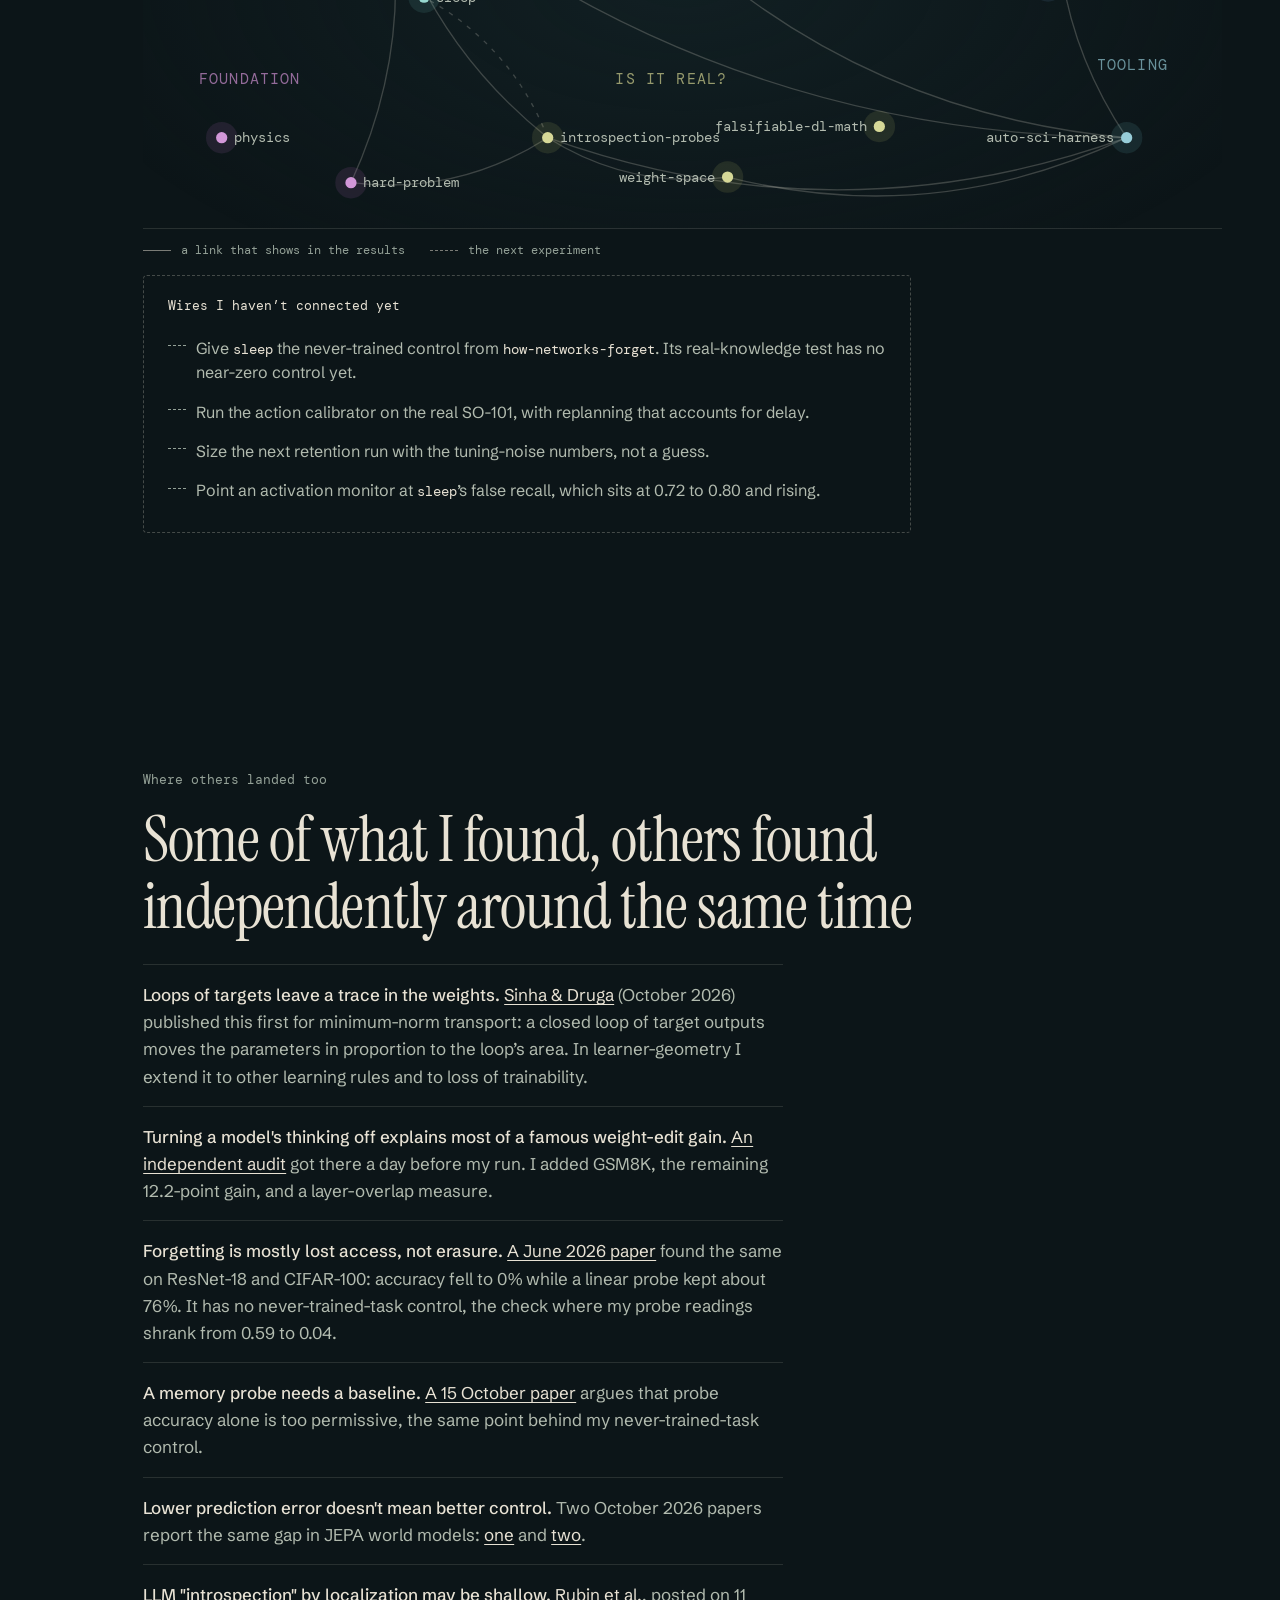
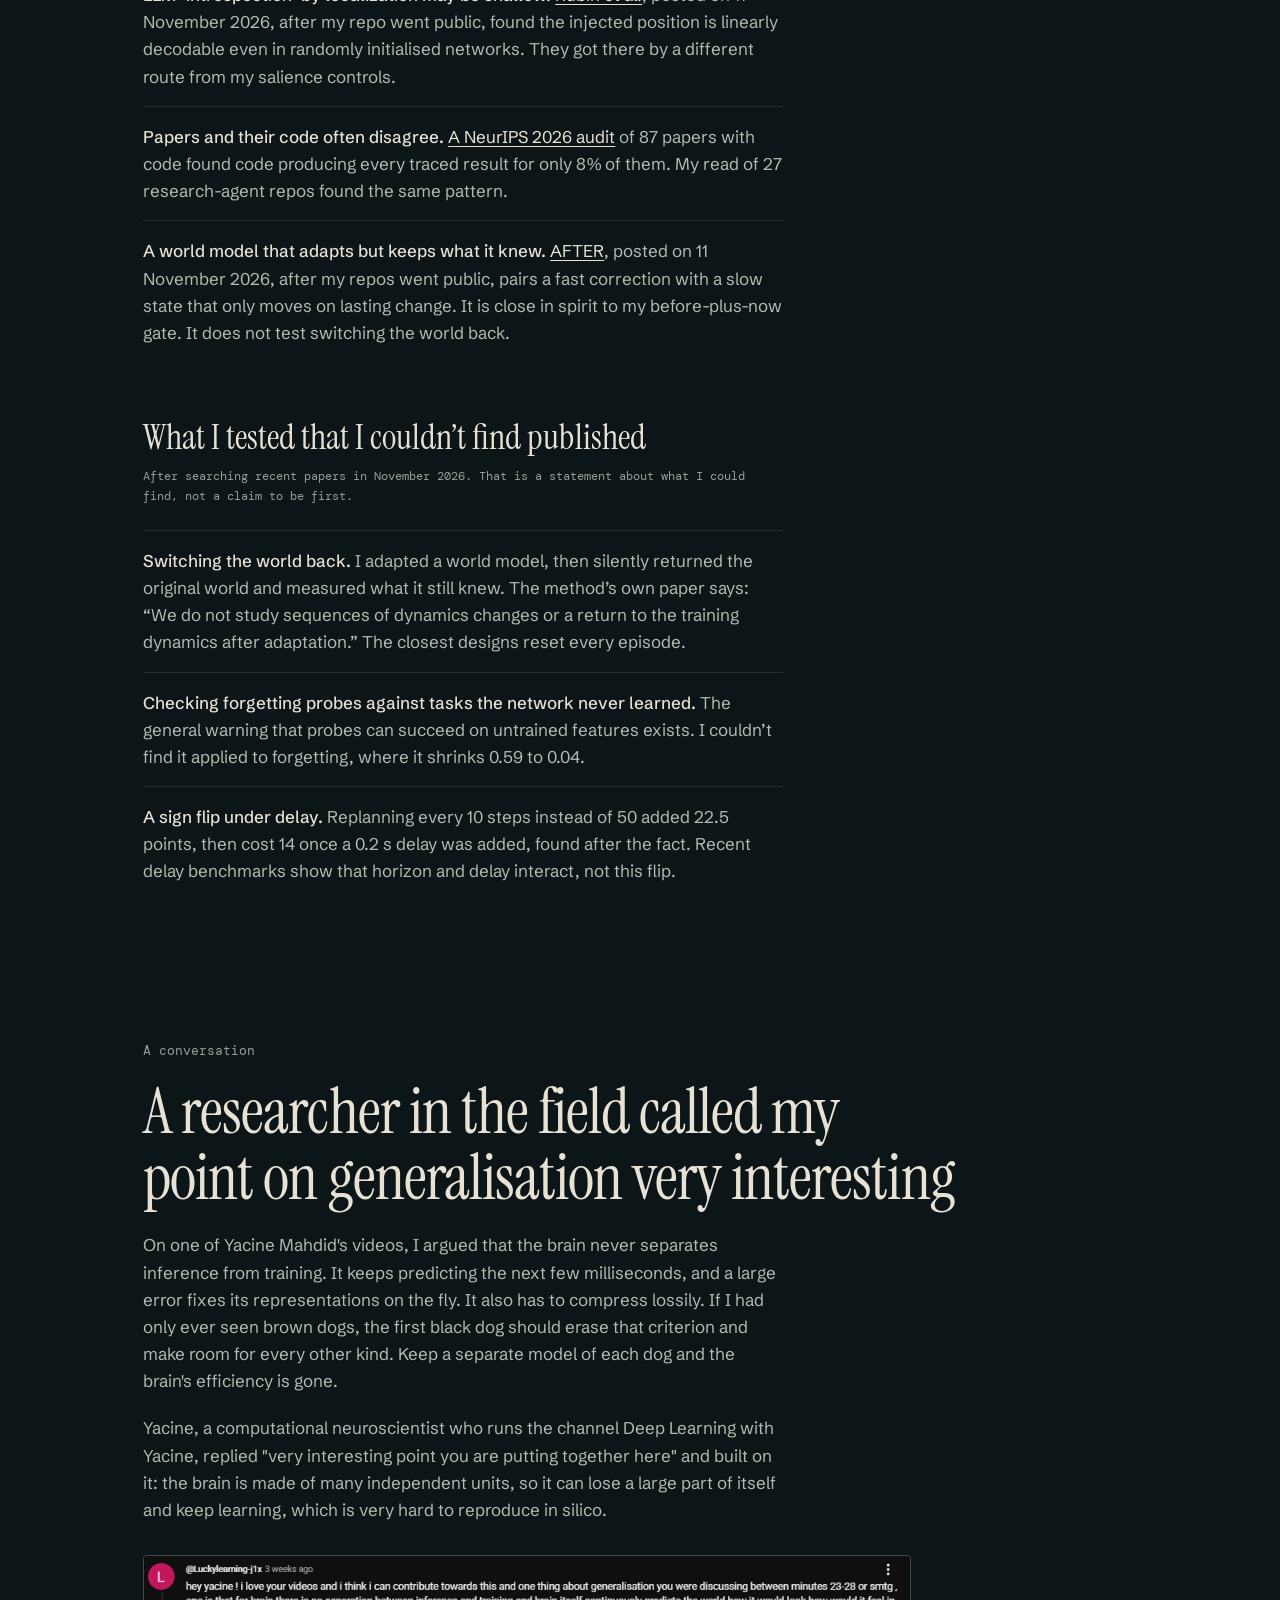
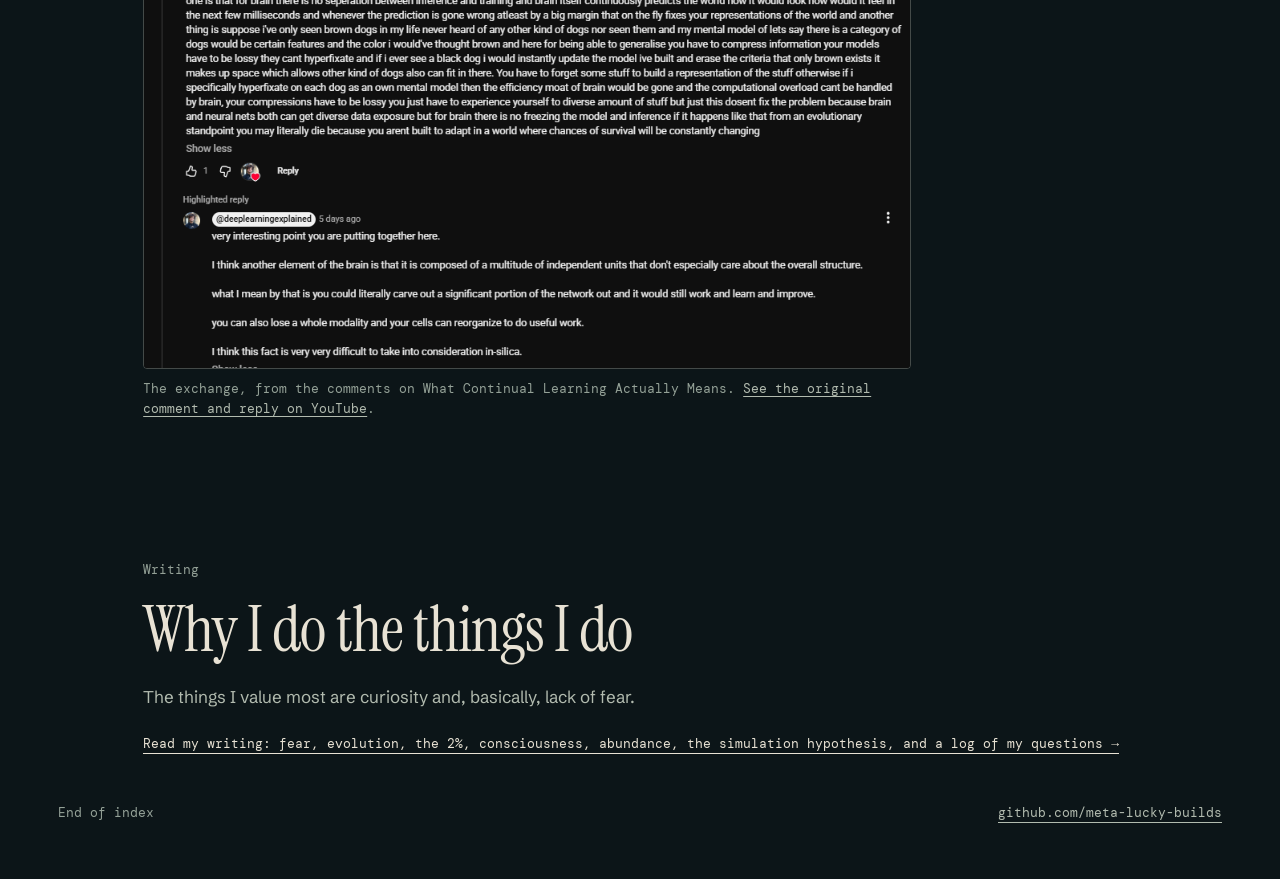
==== commit e74b081f: "Add learner-geometry as the lead project" ====
--- a/index.html
+++ b/index.html
@@ -4,7 +4,7 @@
   <meta charset="utf-8">
   <meta name="viewport" content="width=device-width, initial-scale=1">
   <title>meta-lucky-builds</title>
-  <meta name="description" content="Fourteen research projects by meta-lucky-builds, each listed with what it actually showed or where it stands.">
+  <meta name="description" content="Fifteen research projects by meta-lucky-builds, each listed with what it actually showed or where it stands.">
   <meta name="theme-color" content="#0c1518">
   <meta name="color-scheme" content="dark">
   <link rel="icon" href="data:image/svg+xml,%3Csvg xmlns='http://www.w3.org/2000/svg' viewBox='0 0 32 32'%3E%3Crect width='32' height='32' rx='6' fill='%230c1518'/%3E%3Cg fill='none' stroke='%23e8e2d4' stroke-width='1.5'%3E%3Cellipse cx='16' cy='17' rx='11.5' ry='8.5' opacity='.45'/%3E%3Cellipse cx='16.5' cy='17.5' rx='7' ry='5' opacity='.7'/%3E%3Cellipse cx='17' cy='18' rx='2.5' ry='1.75'/%3E%3C/g%3E%3C/svg%3E">
@@ -75,17 +75,37 @@
       <section class="standout" aria-labelledby="standout-title">
         <p class="section-label" id="standout-title">Top standout</p>
         <div class="standout__body">
-          <h2 class="standout__headline"><em>I made</em> a robot&rsquo;s world model keep learning after its physics changed, then silently switched the world back.</h2>
-          <p>Fine-tuning dropped to 0.320 on the wave shift. Freezing the model and only learning to translate actions held 0.753, on every seed, even though its predictions of the old world were worse. How well a model predicts isn&rsquo;t the same as how well it plans.</p>
-          <p>The paper&rsquo;s own limitations section says it doesn&rsquo;t test a return to the training dynamics. There was no official code, so I rebuilt it from the paper. With 16 times more updates it beat the published scores, on a different checkpoint; at the paper&rsquo;s own update rate I scored below it. 3 seeds, one task.</p>
-          <a class="standout__link" href="https://github.com/meta-lucky-builds/world-model-adaptation-vs-retention" target="_blank" rel="noopener">Read the repo <span aria-hidden="true">↗</span></a>
-        </div>
-      </section>
+          <h2 class="standout__headline"><em>Learning can make a network worse at learning again.</em> I&rsquo;m working on the mathematics of why, and how to reverse that wear.</h2>
+          <ul class="standout__numbers">
+            <li><strong>960/960</strong> checks passed for the extrapolated small-move law on MNIST networks.</li>
+            <li><strong>About 8,000&times;</strong> less measured wear in one controlled small-move experiment, at the same evaluation cost as the comparison method.</li>
+            <li><strong>4% &rarr; 46%</strong>: recovery of the original weakest kernel eigenvalue after six pairs of target changes, with training outputs restored after each pair.</li>
+          </ul>
+          <p><strong>Why this could matter for continual learning.</strong> If we want a network to keep learning, we need to understand how each round changes its ability to learn the next thing. This work gives a mathematical account of one mechanism behind that change, and ways to act on it. If it extends to larger training settings, it could help us design learning rules around their long-term effects.</p>
+          <a class="standout__link" href="https://github.com/meta-lucky-builds/learner-geometry" target="_blank" rel="noopener">Read the repo <span aria-hidden="true">&#8599;</span></a>
+        </div>
+      </section>
+
+      <section class="why" id="now" aria-labelledby="now-title">
+        <p class="section-label">Now</p>
+        <div class="why__body">
+          <h2 class="why__title" id="now-title">What I&rsquo;m working on now</h2>
+          <p>I’m working on a problem inside continual learning. A network learns something, then something else, and the learning itself can change how easily it learns the next thing. If we want systems that keep learning over time, we need to understand what is happening there and how much of it comes from the way we train them.</p>
+          <p>Suppose you change a network’s targets and then bring its training outputs back to exactly where they started. Its weights can still retain a change, and the network can become harder to train. So even when the outputs look the same, something has happened to its ability to learn. My work develops a mathematical framework for predicting that change.</p>
+          <p>The connection is that many weight settings can give the same training outputs, and where along a step the learner evaluates its gradients helps decide which setting it reaches. In the small-move settings where the scalar law applies, that difference comes down to one number calculated from the update rule. And the same structure connects the solution the network reaches to its predictions on unseen inputs and the changes that accumulate as it keeps learning.</p>
+          <p>That gives a way to connect questions usually studied separately. Why do different learning rules reach different solutions even when they fit the training data equally? Why does task order matter? How can learning reduce future trainability, and can we reverse that without losing the current training fit?</p>
+          <p>I derived predictions and tested them on small networks. The broader small-move law passed 960 out of 960 registered checks using extrapolated measurements, and the out-and-back law passed all 36 checks. From the mechanism, I constructed updates that suppress the leading wear at the same evaluation cost as the comparison method. I also demonstrated recovery in a worn network while restoring its training outputs after each pair of target changes.</p>
+          <p>What makes this interesting to me is that understanding the mechanism gives us a way to design the learning rule around what it leaves behind. But some of that history can also help performance on the next task, so removing wear doesn’t automatically give the best result either.</p>
+          <p>This is a theory of a particular mechanism within continual learning, and the experiments so far use small fully connected networks on MNIST. It doesn’t yet establish retention of old tasks or solve continual learning at scale. I want to find out how far the framework extends, especially to adaptive optimisers such as Adam and to larger training settings, where being able to predict what learning does to future learning would become much more useful.</p>
+          <p><a href="https://github.com/meta-lucky-builds/learner-geometry" target="_blank" rel="noopener">learner-geometry on GitHub &#8599;</a></p>
+        </div>
+      </section>
+
 
       <section class="metrics" aria-labelledby="metrics-title">
         <p class="section-label" id="metrics-title">By the numbers</p>
         <dl class="metrics__grid">
-          <div class="metrics__item"><dt>1,600</dt><dd>paired robot-policy episodes in one benchmark</dd></div>
+          <div class="metrics__item"><dt>960/960</dt><dd>registered checks of one closed-form learning law on MNIST networks</dd></div>
           <div class="metrics__item"><dt>65</dt><dd>attacks I logged against my own claim checker</dd></div>
           <div class="metrics__item"><dt>9 of 14</dt><dd>of my own hypotheses killed by criteria I set in advance</dd></div>
           <div class="metrics__item"><dt>171</dt><dd>physics questions I asked while teaching myself</dd></div>
@@ -108,10 +128,10 @@
         <p class="section-label">How it connects</p>
         <div class="connect__body">
           <h2 class="why__title" id="connect-title">How the projects connect</h2>
-          <p class="connect__intro">The same few questions run through all fourteen: what a network really keeps, whether a result is real, and what happens when a model&rsquo;s world changes. Hover a project to see what it links to, and click it to jump to the project.</p>
+          <p class="connect__intro">The same few questions run through all fifteen: what a network really keeps, whether a result is real, and what happens when a model&rsquo;s world changes. Hover a project to see what it links to, and click it to jump to the project.</p>
 
           <div class="connect__map-wrap">
-            <svg class="connect__map" id="connect-map" viewBox="0 0 960 440" role="img" aria-label="Map of the fourteen repositories in four threads, with lines where a result in one connects to another."></svg>
+            <svg class="connect__map" id="connect-map" viewBox="0 0 960 440" role="img" aria-label="Map of the fifteen repositories in four threads, with lines where a result in one connects to another."></svg>
           </div>
           <p class="connect__legend"><span class="connect__key connect__key--solid"></span>a link that shows in the results <span class="connect__key connect__key--dashed"></span>the next experiment</p>
 
@@ -132,6 +152,7 @@
         <div class="why__body">
           <h2 class="why__title" id="landed-title">Some of what I found, others found independently around the same time</h2>
           <ul class="landed__list">
+            <li><strong>Loops of targets leave a trace in the weights.</strong> <a href="https://arxiv.org/abs/2610.07253" target="_blank" rel="noopener">Sinha &amp; Druga</a> (October 2026) published this first for minimum-norm transport: a closed loop of target outputs moves the parameters in proportion to the loop&rsquo;s area. In learner-geometry I extend it to other learning rules and to loss of trainability.</li>
             <li><strong>Turning a model's thinking off explains most of a famous weight-edit gain.</strong> <a href="https://carlostoledo.co/reports/weight-space-programming.html" target="_blank" rel="noopener">An independent audit</a> got there a day before my run. I added GSM8K, the remaining 12.2-point gain, and a layer-overlap measure.</li>
             <li><strong>Forgetting is mostly lost access, not erasure.</strong> <a href="https://arxiv.org/abs/2606.06032" target="_blank" rel="noopener">A June 2026 paper</a> found the same on ResNet-18 and CIFAR-100: accuracy fell to 0% while a linear probe kept about 76%. It has no never-trained-task control, the check where my probe readings shrank from 0.59 to 0.04.</li>
             <li><strong>A memory probe needs a baseline.</strong> <a href="https://arxiv.org/abs/2610.22655" target="_blank" rel="noopener">A 15 October paper</a> argues that probe accuracy alone is too permissive, the same point behind my never-trained-task control.</li>
--- a/styles.css
+++ b/styles.css
@@ -1705,3 +1705,28 @@
     transform: none;
   }
 }
+
+/* ---------- Standout numbers ---------- */
+
+.standout__numbers {
+  display: grid;
+  gap: 0.6rem;
+  margin: 1.25rem 0;
+  padding: 0;
+  list-style: none;
+}
+
+.standout__numbers li {
+  max-width: 40rem;
+  font-size: 1.0625rem;
+  line-height: 1.55;
+  color: var(--sage);
+}
+
+.standout__numbers strong {
+  font-family: var(--serif);
+  font-weight: 400;
+  font-size: 1.5rem;
+  color: hsl(48 62% 76%);
+  margin-right: 0.35rem;
+}
